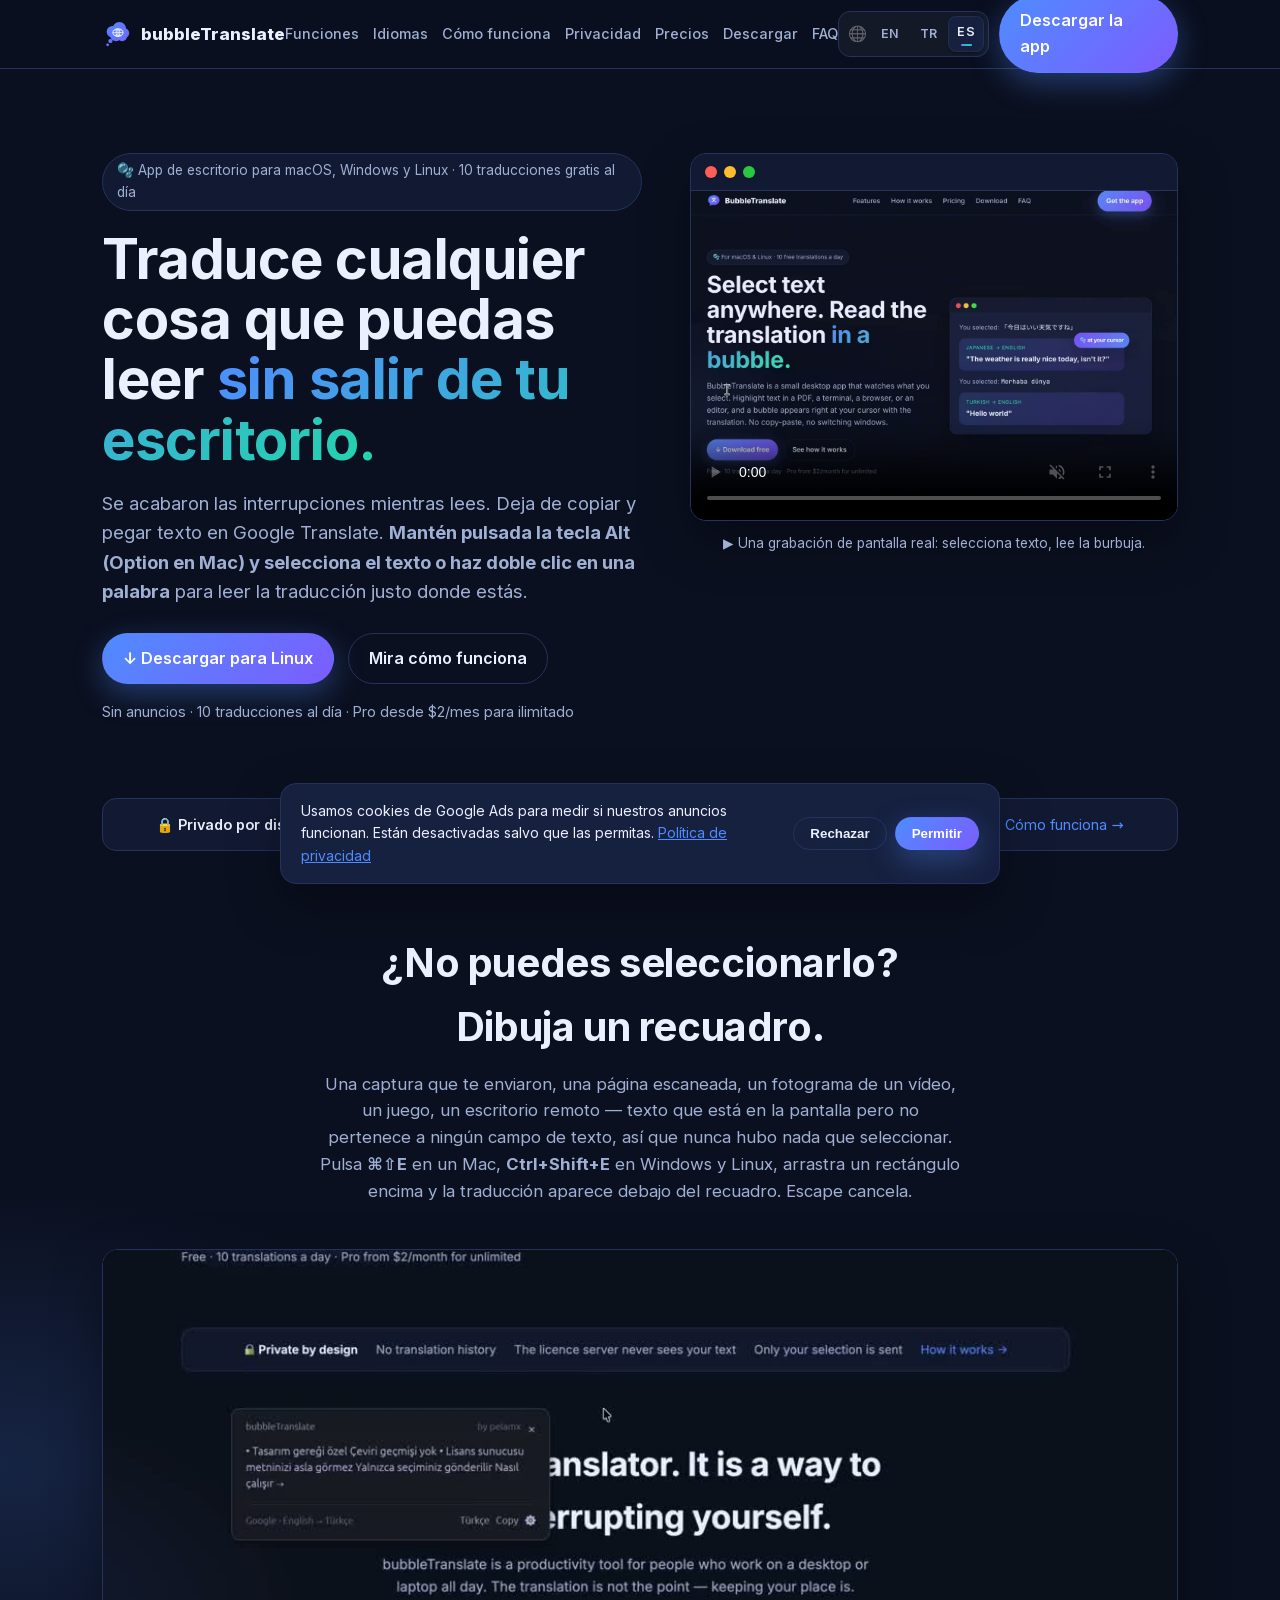
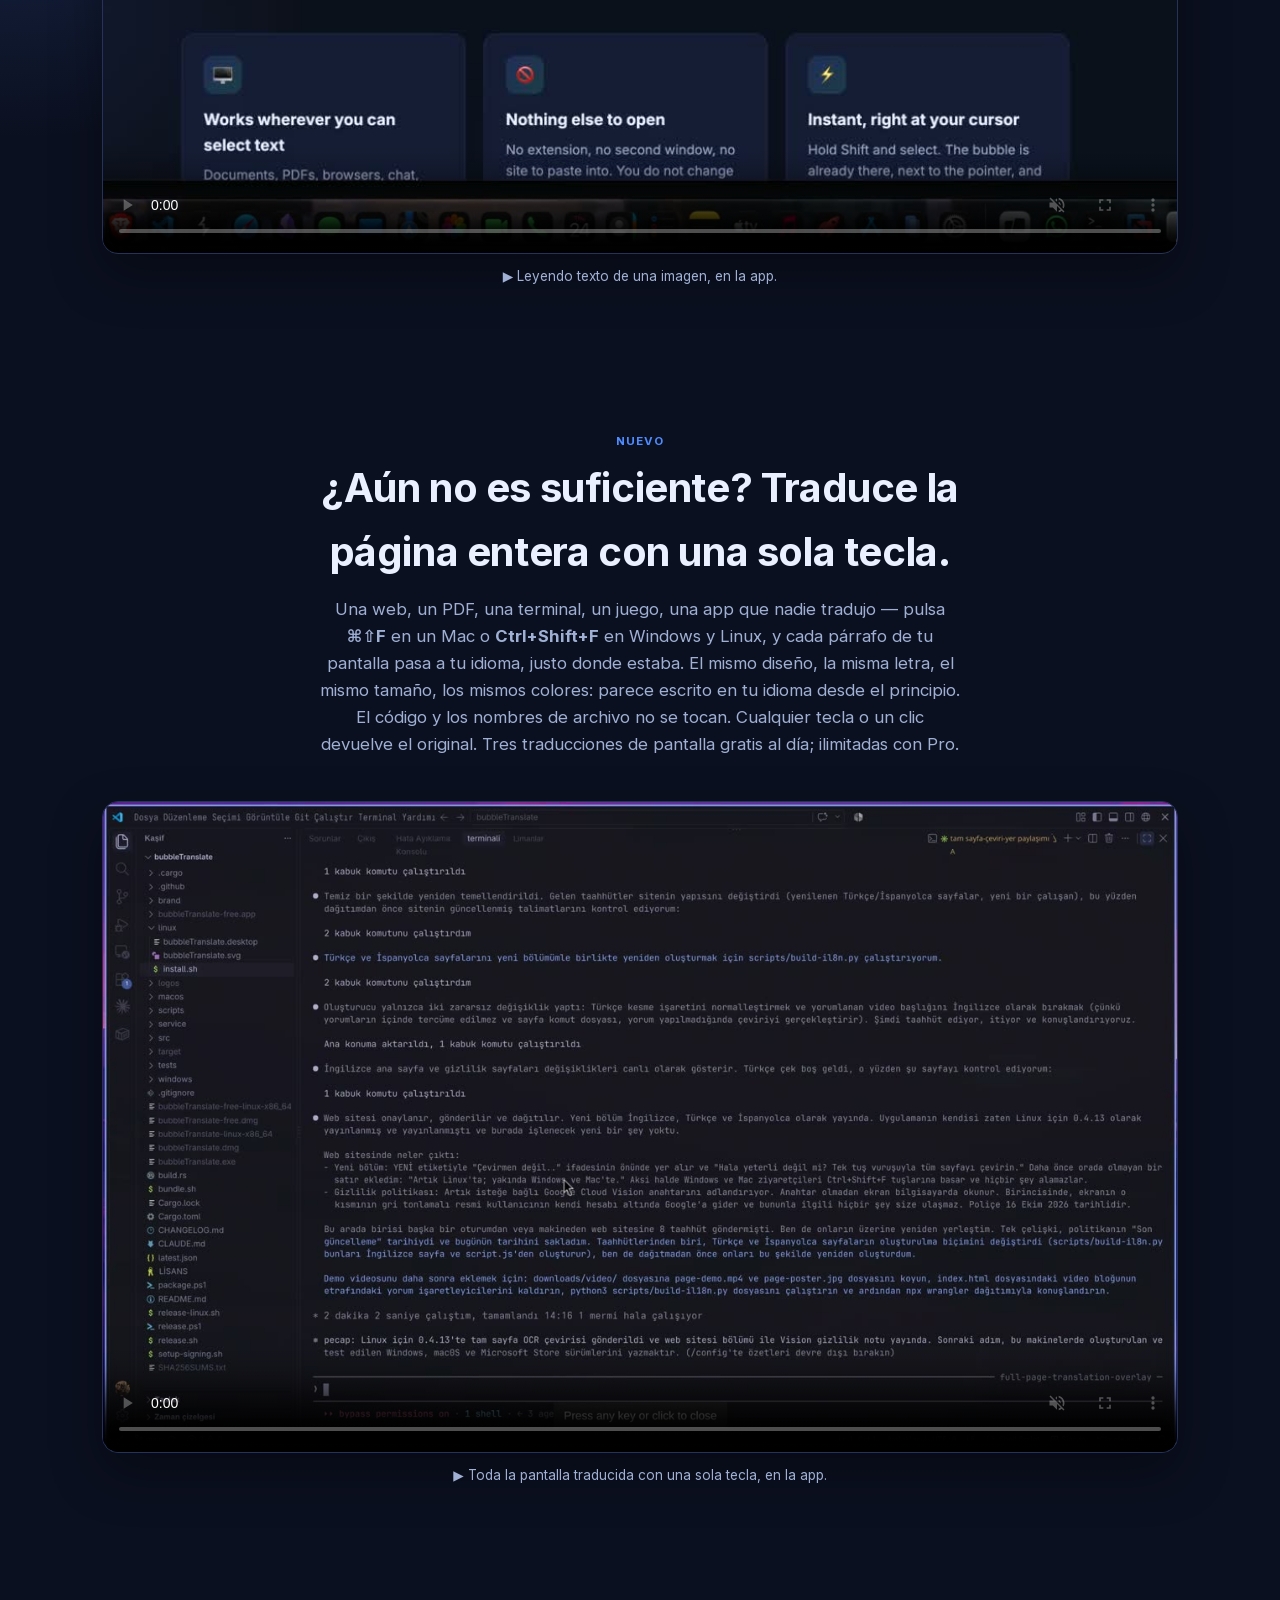
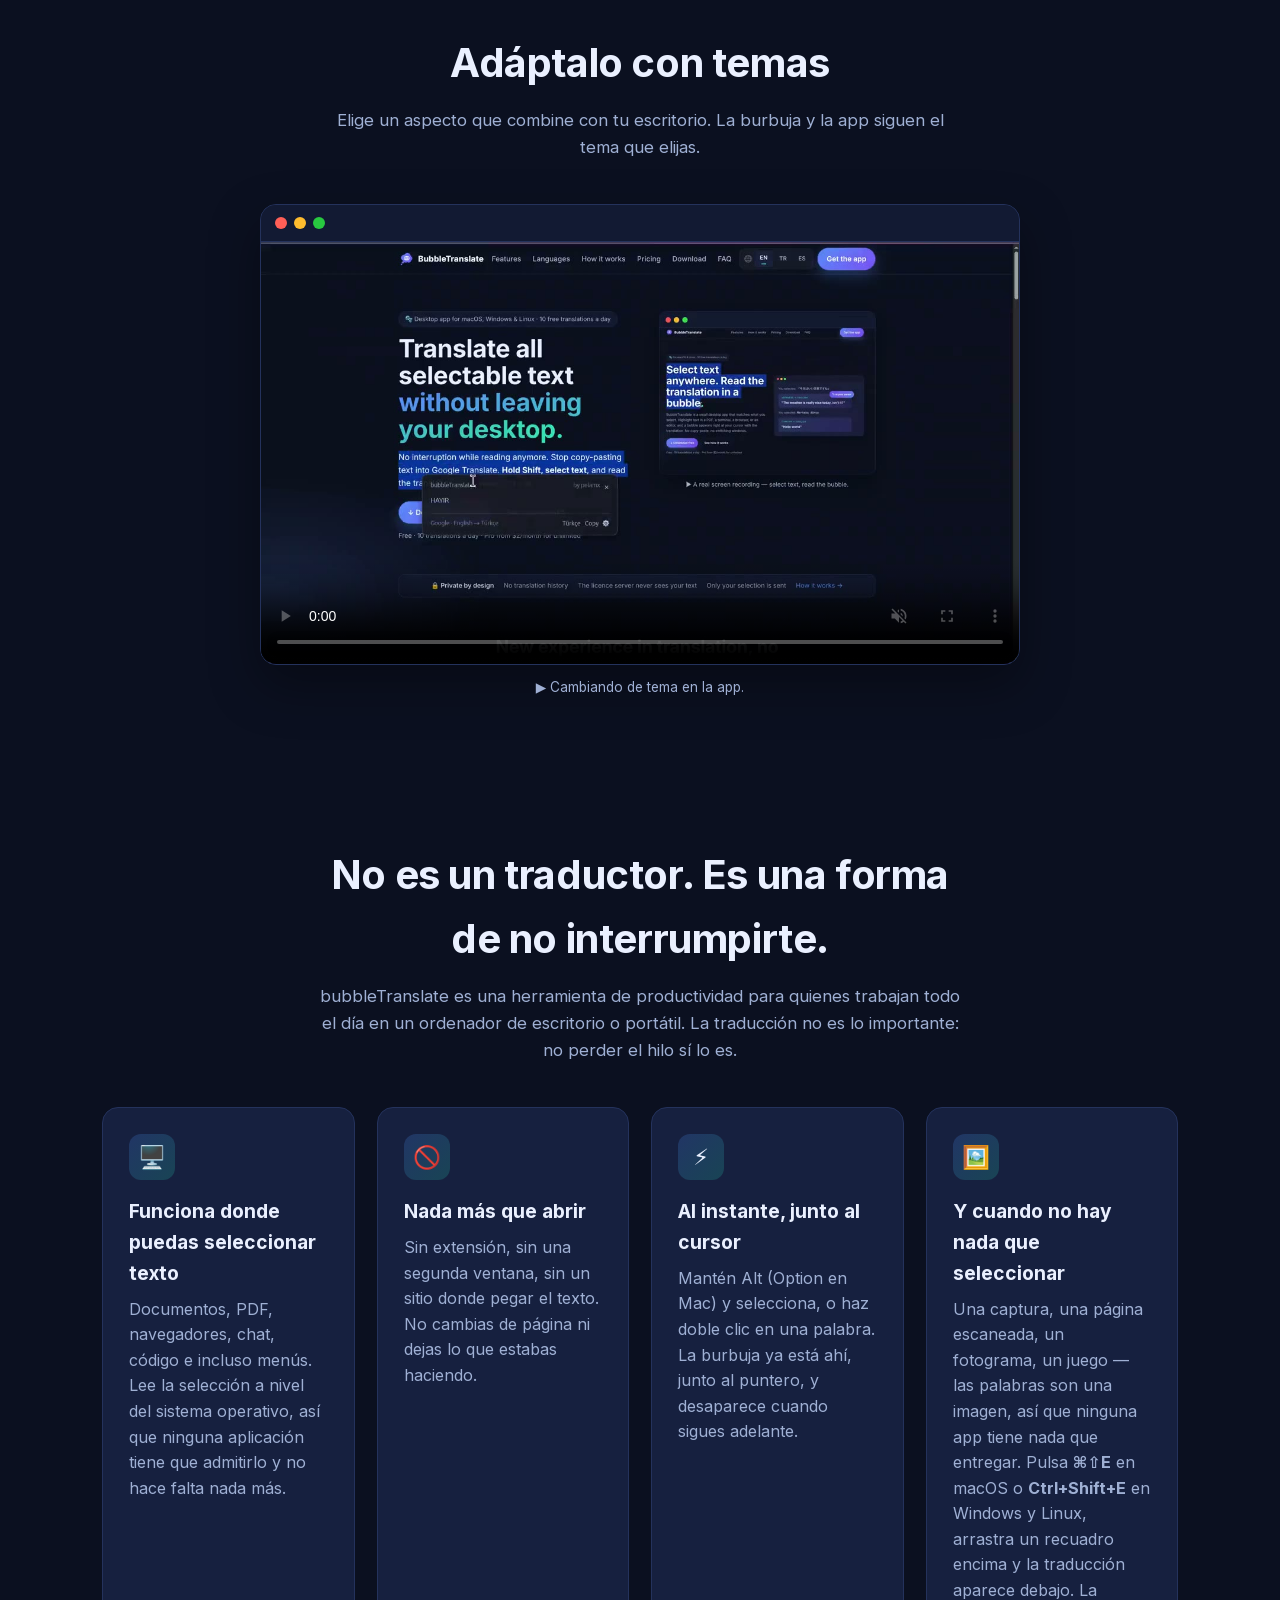
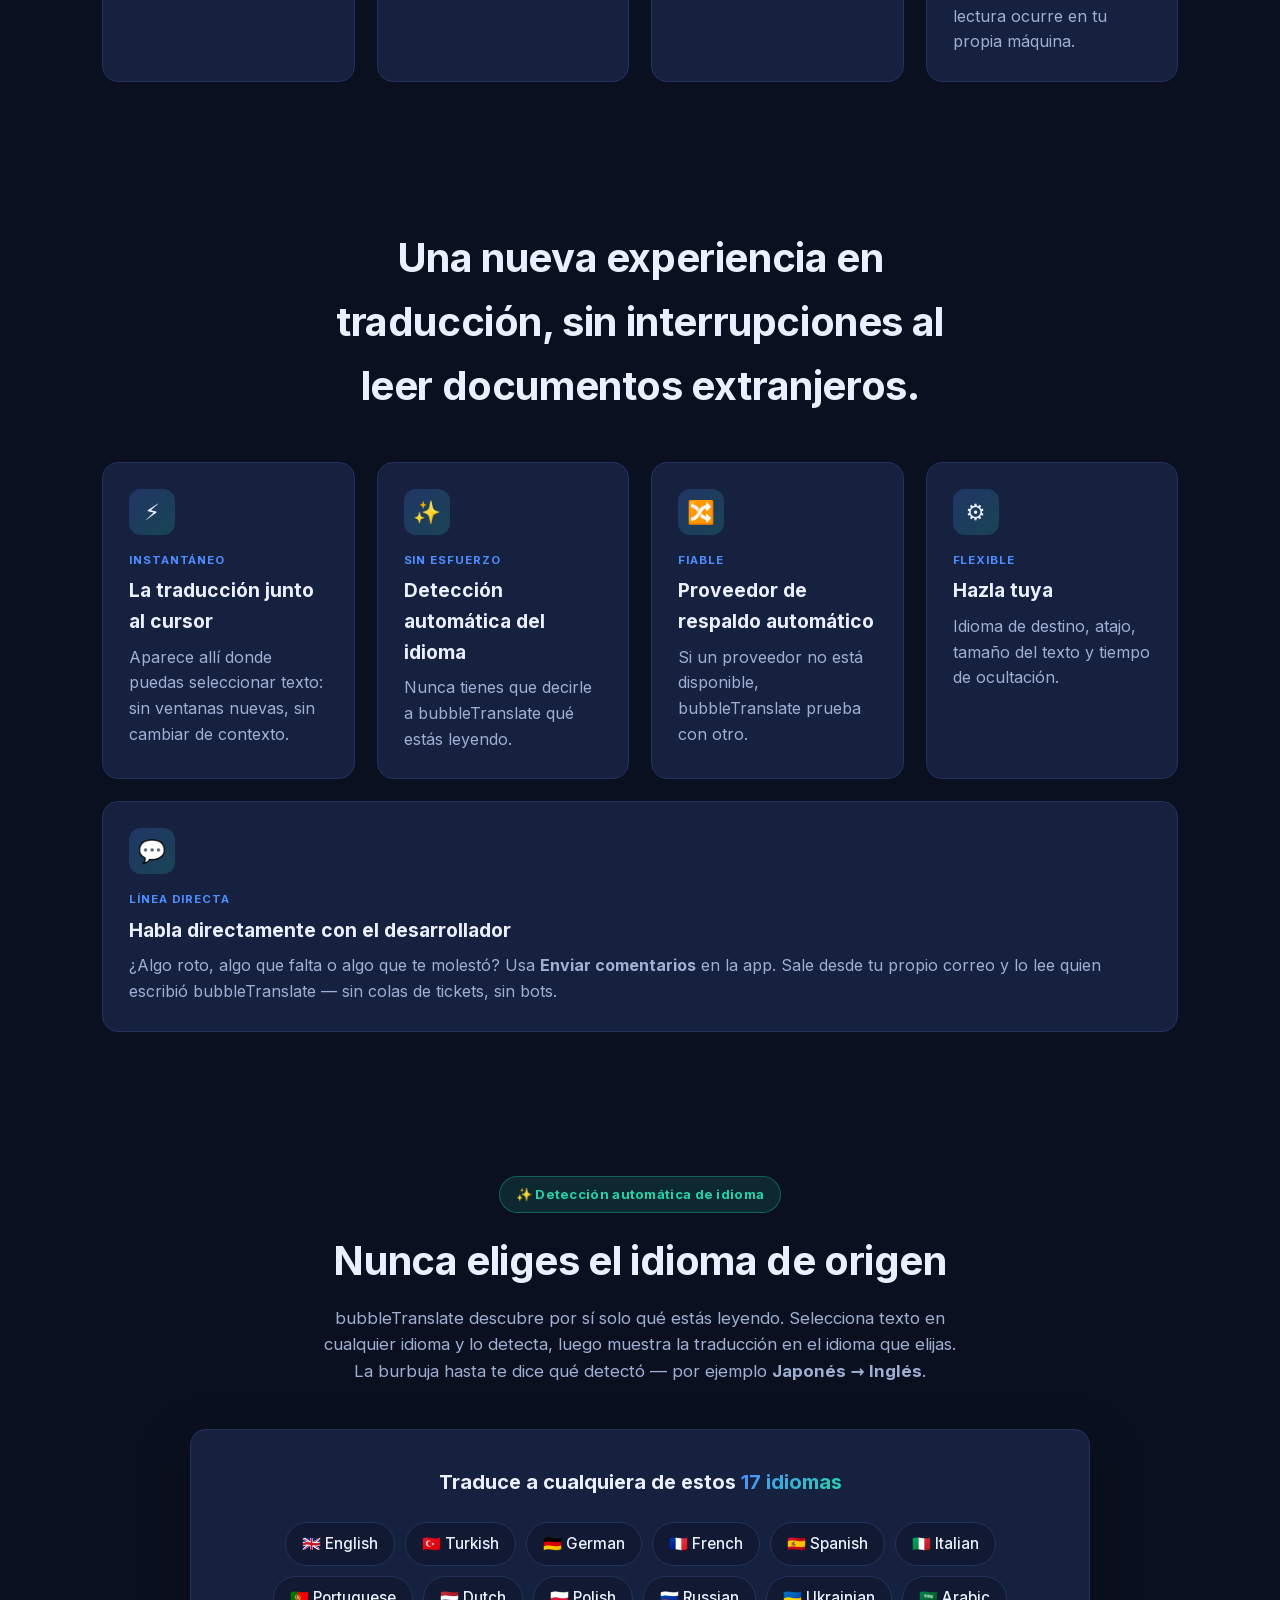
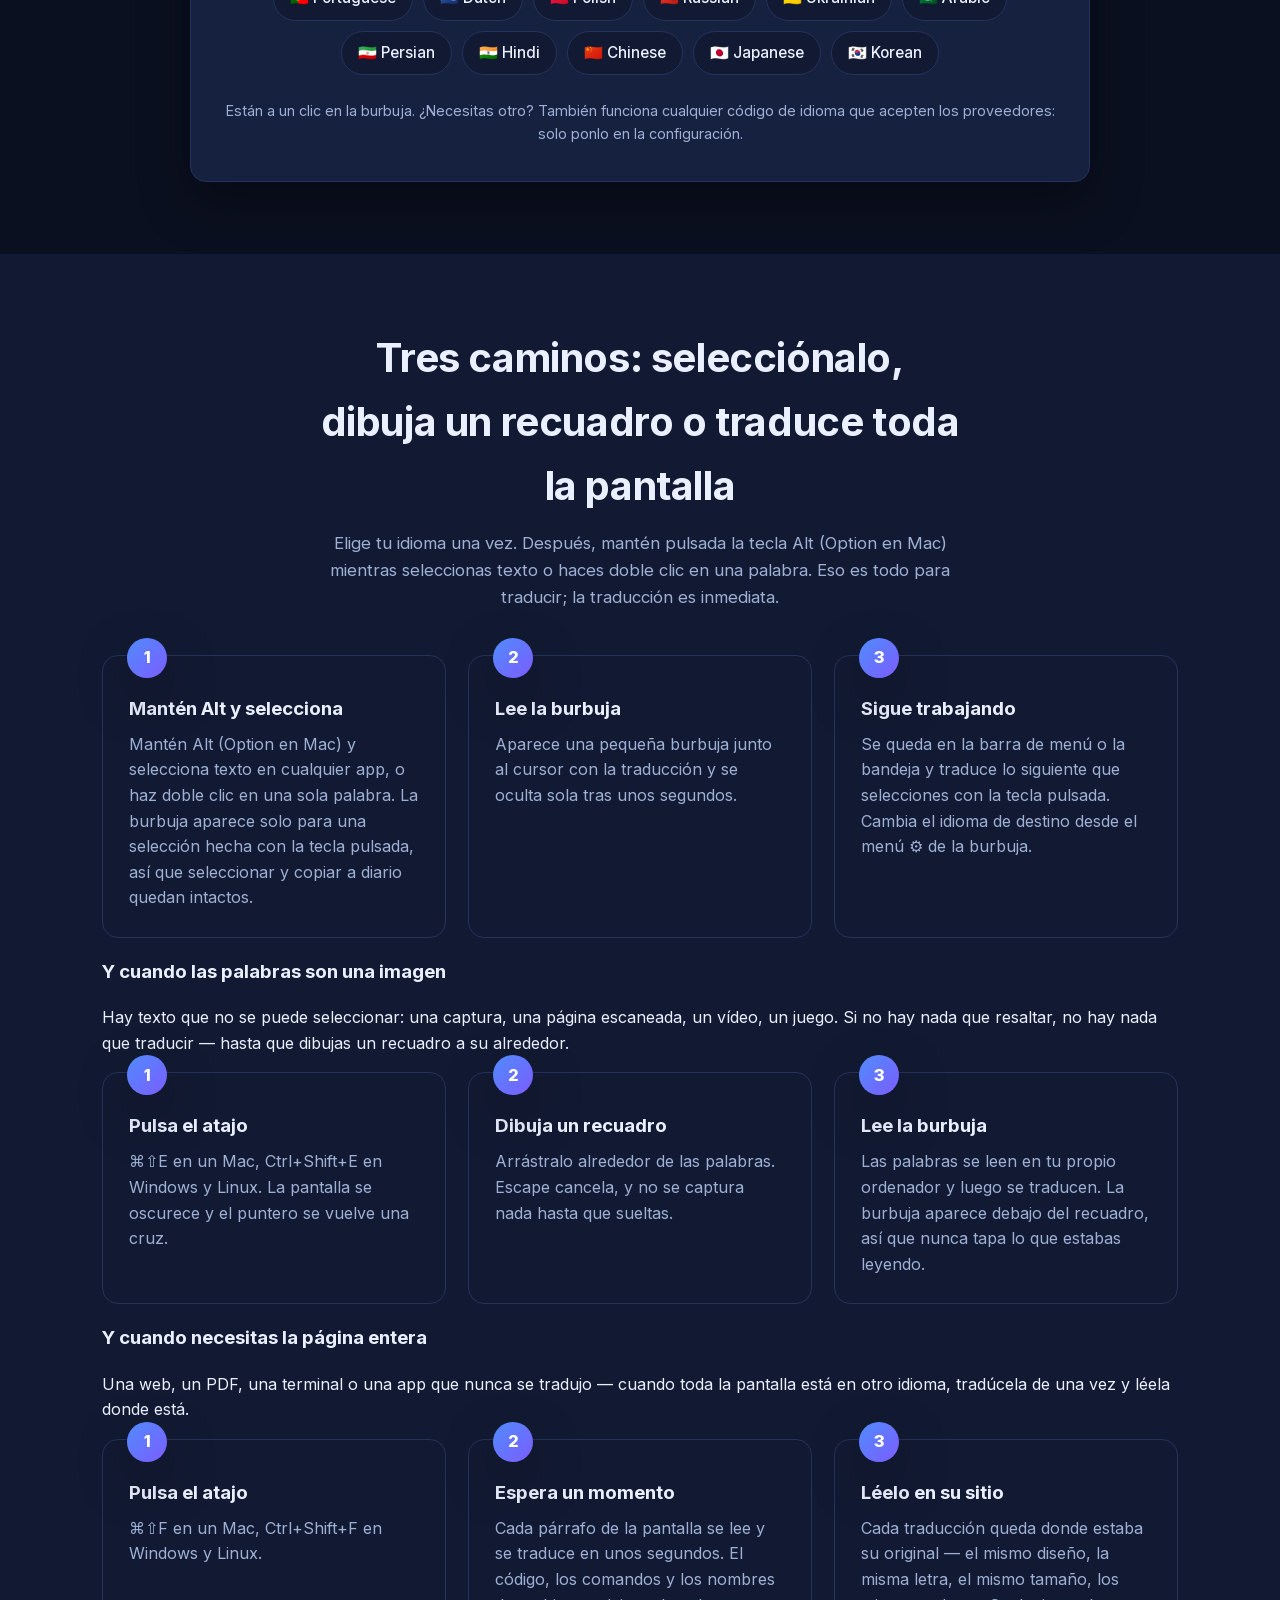
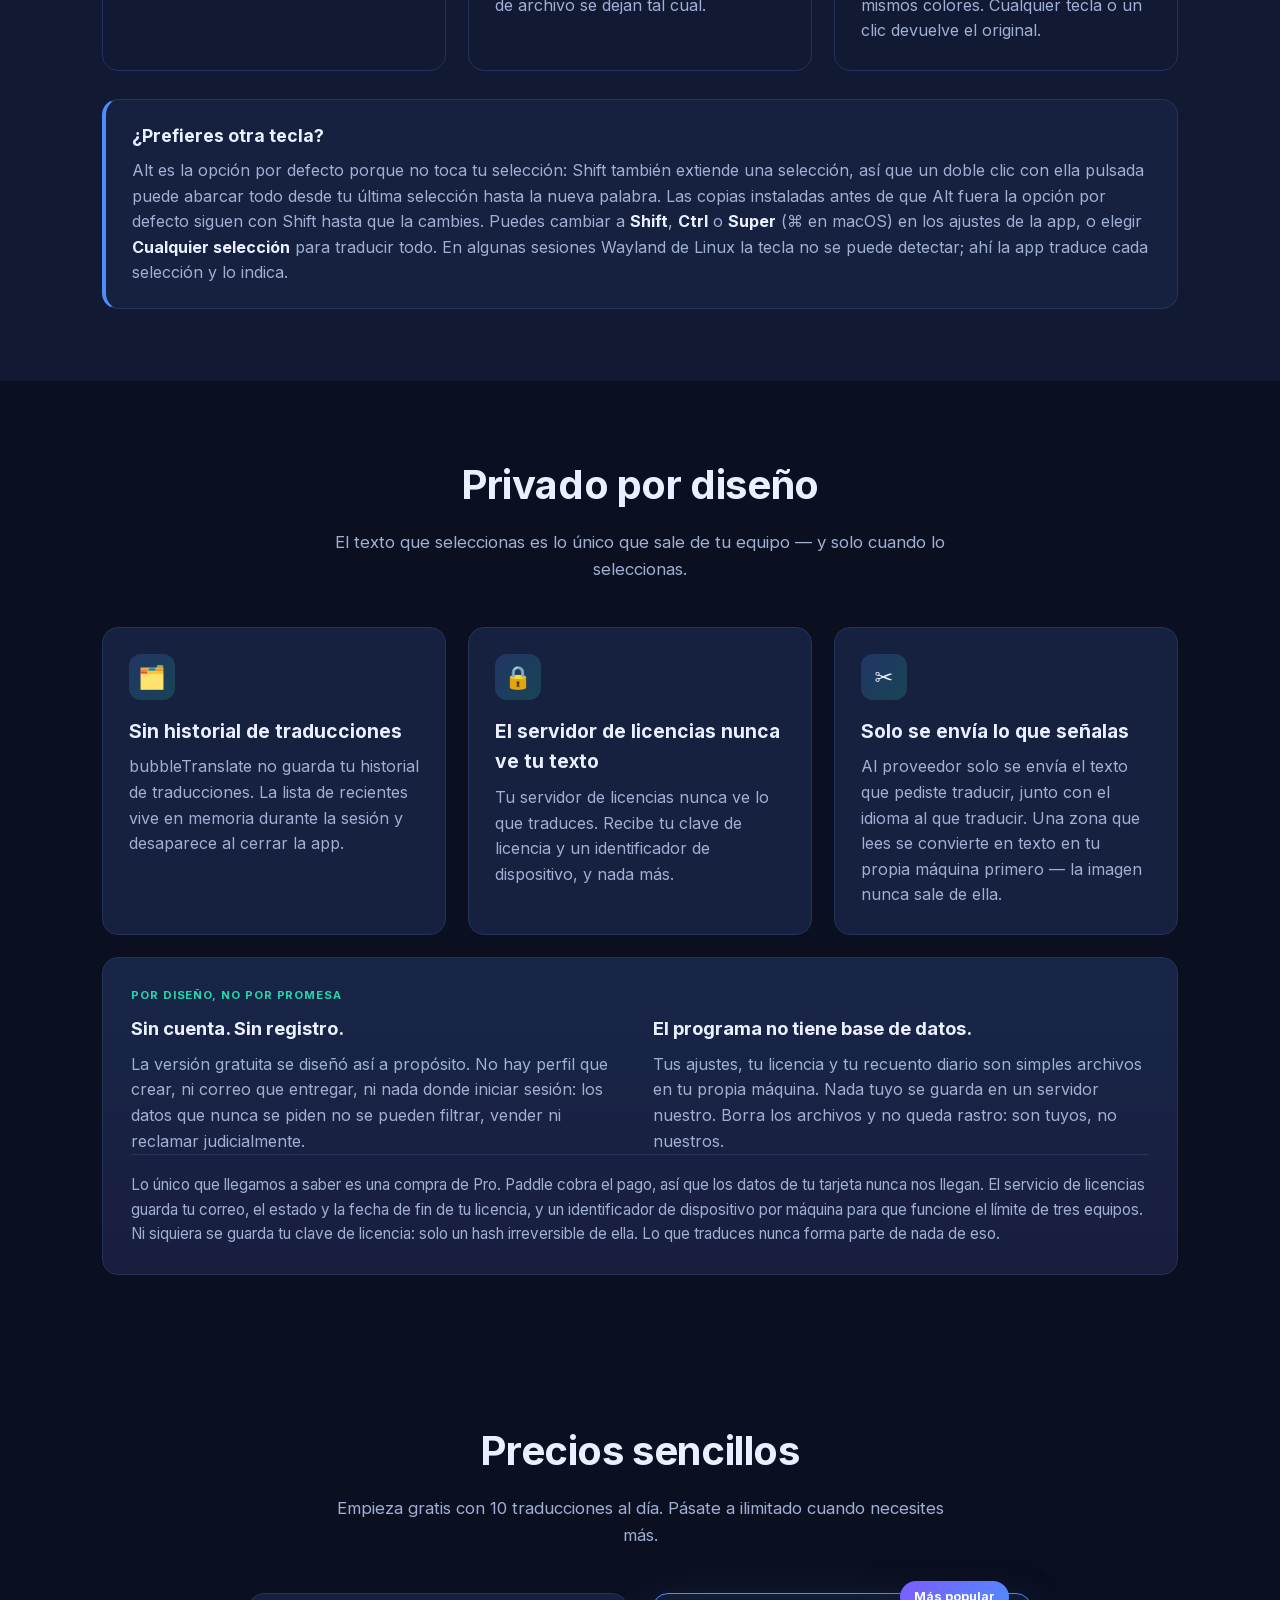
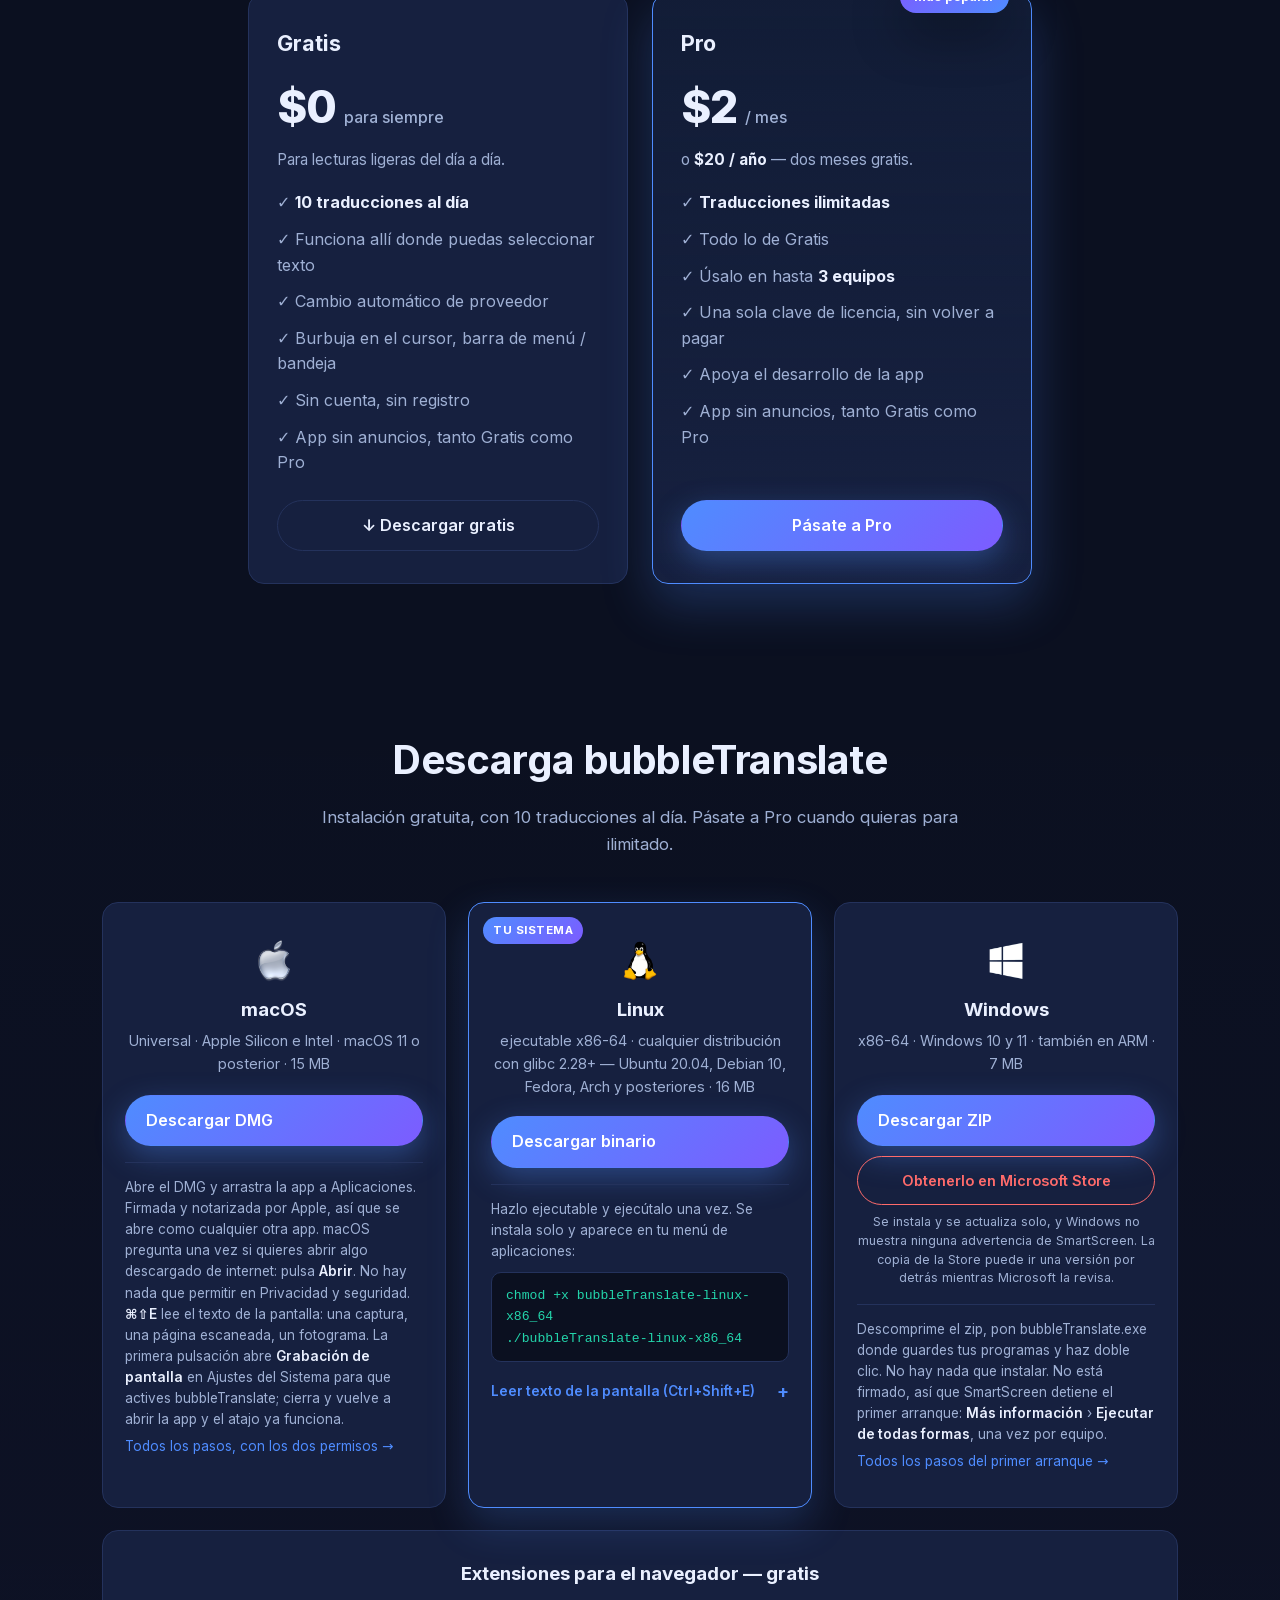
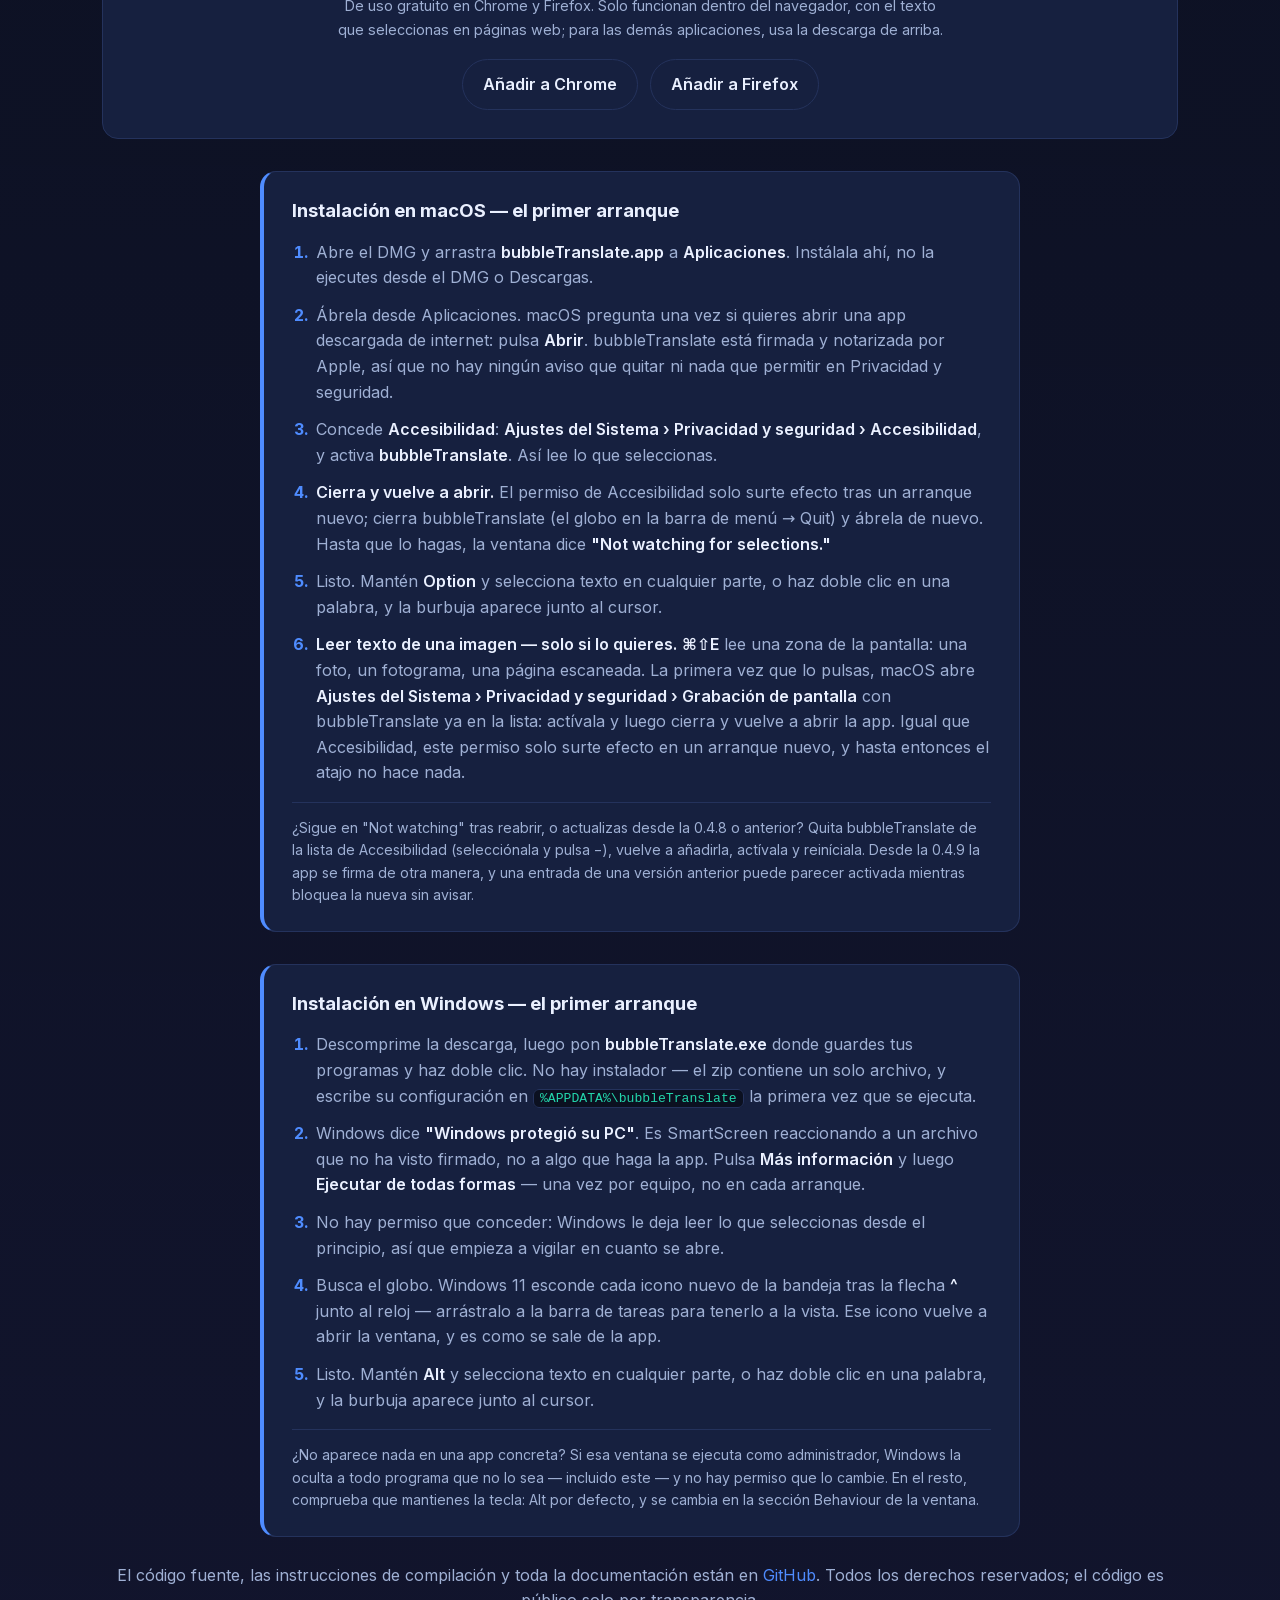
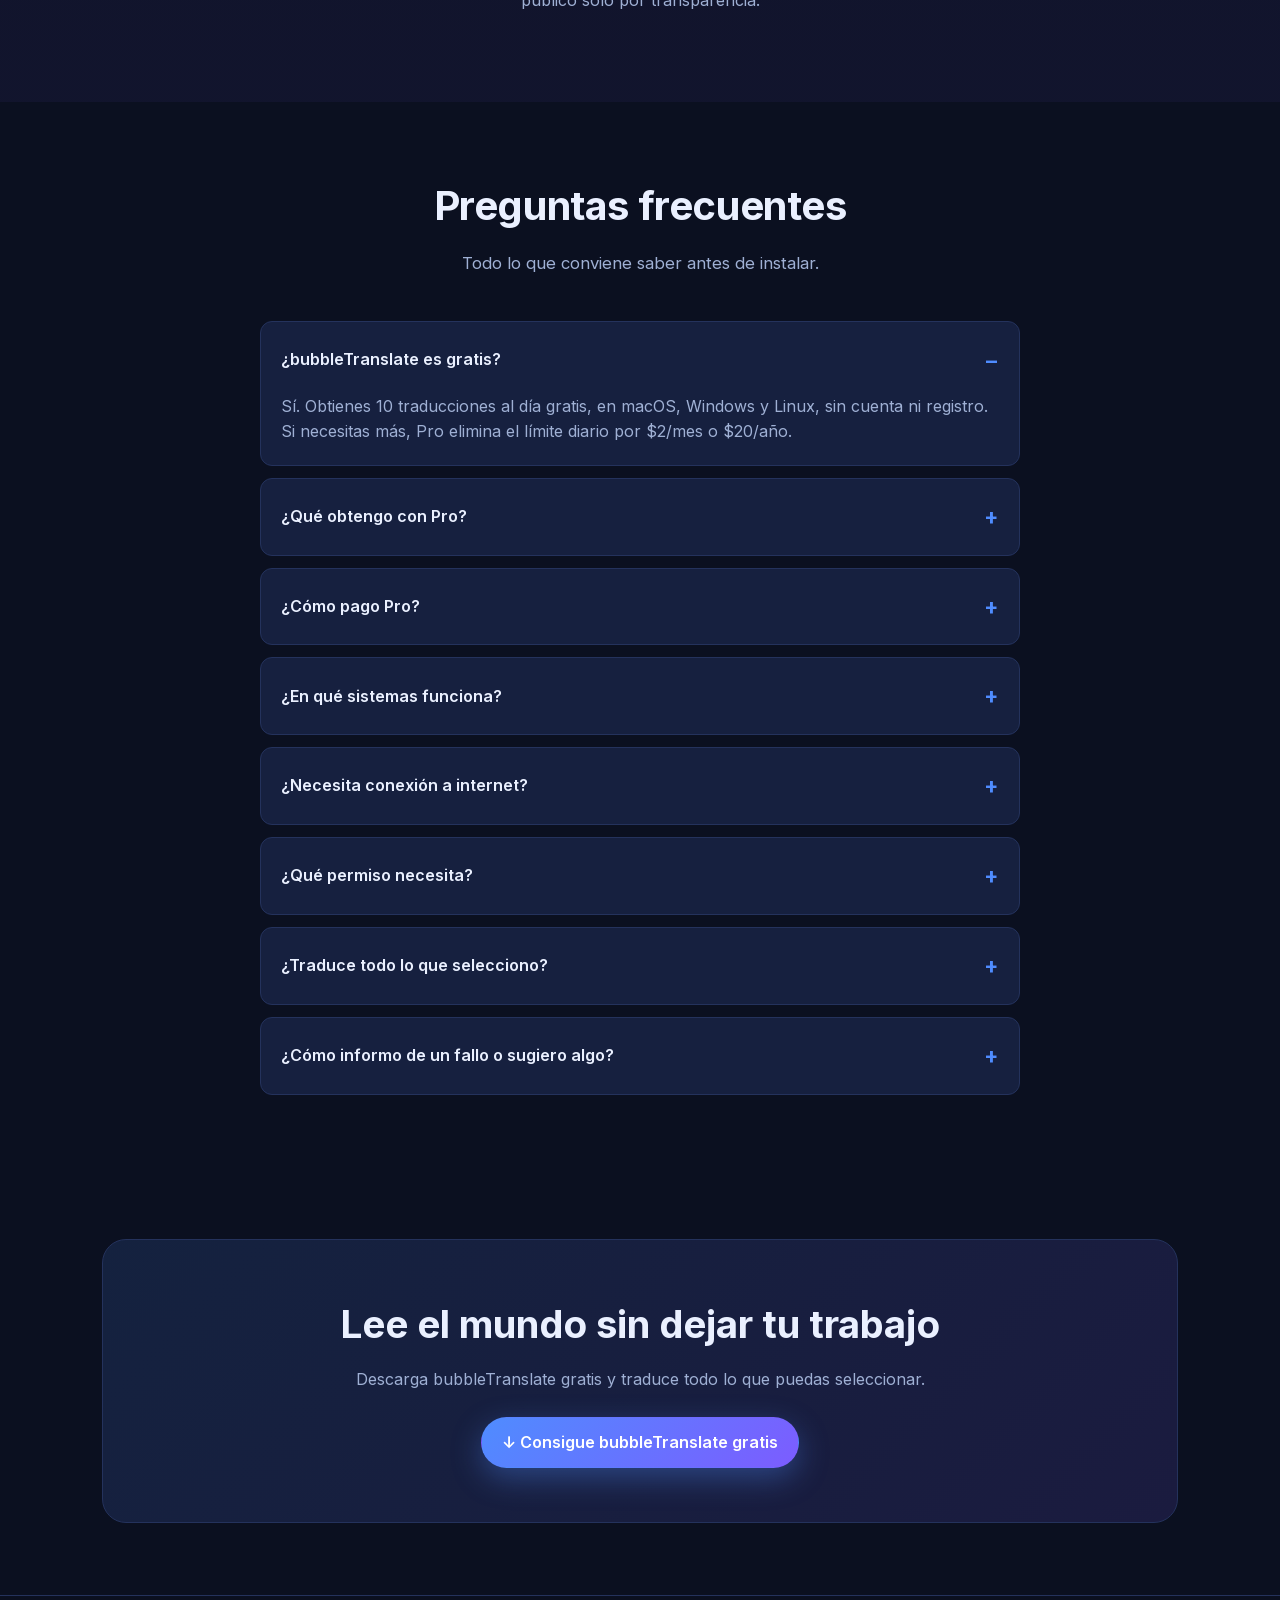
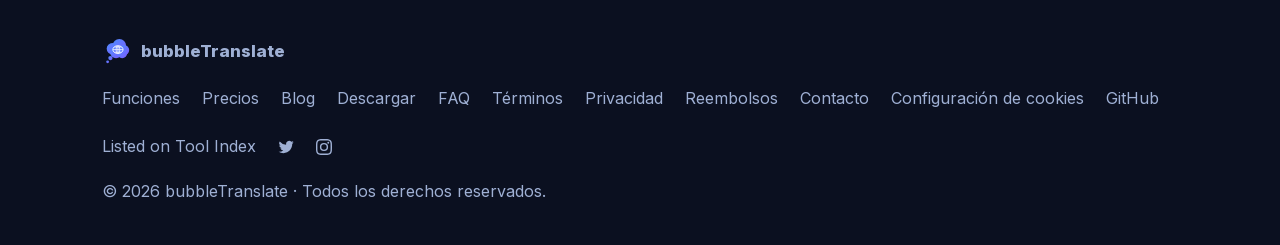
==== es/index.html @ 1b720a83 "Hold AdSense until the visitor allows ad cookies AdSense loaded straight away on every page and set " ====
<!DOCTYPE html>
<html lang="es">
<head>
  <!-- Google tag (gtag.js), with Consent Mode v2: everything denied until the visitor allows it (consent.js). -->
  <script>
    window.dataLayer = window.dataLayer || [];
    function gtag(){dataLayer.push(arguments);}
    gtag('consent', 'default', {
      ad_storage: 'denied',
      ad_user_data: 'denied',
      ad_personalization: 'denied',
      analytics_storage: 'denied',
      wait_for_update: 500
    });
    try {
      if (/(?:^|; )bt_consent=granted(?:;|$)/.test(document.cookie) ||
          localStorage.getItem('bt-consent') === 'granted') {
        gtag('consent', 'update', {
          ad_storage: 'granted',
          ad_user_data: 'granted',
          ad_personalization: 'granted',
          analytics_storage: 'granted'
        });
      }
    } catch (e) {}
    gtag('set', 'ads_data_redaction', true);
    gtag('js', new Date());
    gtag('config', 'AW-18451580938');
  </script>
  <script async src="https://www.googletagmanager.com/gtag/js?id=AW-18451580938"></script>
  <!-- Google Tag Manager. After the consent defaults above, so its tags start out denied too. -->
  <script>(function(w,d,s,l,i){w[l]=w[l]||[];w[l].push({'gtm.start':
  new Date().getTime(),event:'gtm.js'});var f=d.getElementsByTagName(s)[0],
  j=d.createElement(s),dl=l!='dataLayer'?'&l='+l:'';j.async=true;j.src=
  'https://www.googletagmanager.com/gtm.js?id='+i+dl;f.parentNode.insertBefore(j,f);
  })(window,document,'script','dataLayer','GTM-MLKTRCKQ');</script>
  <!-- End Google Tag Manager -->
  <meta charset="UTF-8">
  <meta name="viewport" content="width=device-width, initial-scale=1.0">
  <title>bubbleTranslate — Traduce cualquier texto seleccionable sin salir de tu escritorio</title>
  <meta name="description" content="bubbleTranslate es una ligera app de escritorio para macOS, Windows y Linux. Selecciona texto en cualquier app y aparece una burbuja junto al cursor con la traducción. 10 traducciones gratis al día; pásate a ilimitado con Pro desde $2/mes.">
  <meta name="theme-color" content="#0b1020">
  <meta property="og:title" content="bubbleTranslate — Traduce cualquier texto seleccionable sin salir de tu escritorio">
  <meta property="og:description" content="bubbleTranslate es una ligera app de escritorio para macOS, Windows y Linux. Selecciona texto en cualquier app y aparece una burbuja junto al cursor con la traducción. 10 traducciones gratis al día; pásate a ilimitado con Pro desde $2/mes.">
  <meta property="og:type" content="website">
  <link rel="icon" type="image/svg+xml" href="/favicon.svg">
  <link rel="preload" href="/fonts/inter-latin.woff2" as="font" type="font/woff2" crossorigin>
  <link rel="stylesheet" href="/styles.css?v=20261020-extensions">
  <link rel="canonical" href="https://bubbletranslate.app/es/">
  <link rel="alternate" hreflang="en" href="https://bubbletranslate.app/">
  <link rel="alternate" hreflang="tr" href="https://bubbletranslate.app/tr/">
  <link rel="alternate" hreflang="es" href="https://bubbletranslate.app/es/">
  <link rel="alternate" hreflang="x-default" href="https://bubbletranslate.app/">
  <meta property="og:url" content="https://bubbletranslate.app/es/">
  <meta property="og:site_name" content="bubbleTranslate">
  <meta property="og:locale" content="en">
  <meta property="og:image" content="https://bubbletranslate.app/downloads/video/poster.jpg">
  <meta property="og:image:alt" content="bubbleTranslate showing a translation bubble at the cursor">
  <meta name="twitter:card" content="summary_large_image">
  <meta name="twitter:site" content="@bubbletr4nslate">
  <meta name="twitter:creator" content="@bubbletr4nslate">
  <meta name="twitter:image" content="https://bubbletranslate.app/downloads/video/poster.jpg">
  <script type="application/ld+json">
  {
    "@context": "https://schema.org",
    "@type": "SoftwareApplication",
    "name": "bubbleTranslate",
    "applicationCategory": "UtilitiesApplication",
    "operatingSystem": "macOS, Windows, Linux",
    "url": "https://bubbletranslate.app/",
    "downloadUrl": "https://bubbletranslate.app/#download",
    "softwareHelp": "https://github.com/pelamx/bubbleTranslate",
    "description": "Select text in any app and a bubble appears at your cursor with the translation. 10 free translations a day; go unlimited with Pro.",
    "offers": [
      { "@type": "Offer", "price": "0", "priceCurrency": "USD", "name": "Free" },
      { "@type": "Offer", "price": "2", "priceCurrency": "USD", "name": "Pro (monthly)" },
      { "@type": "Offer", "price": "20", "priceCurrency": "USD", "name": "Pro (yearly)" }
    ]
  }
  </script>
  <!-- AdSense requests nothing until consent.js says consent was given:
       unpaused, it sets Google's ad cookie before anyone is asked. -->
  <script>(window.adsbygoogle = window.adsbygoogle || []).pauseAdRequests = 1;</script>
  <script async src="https://pagead2.googlesyndication.com/pagead/js/adsbygoogle.js?client=ca-pub-4957515354749245"
     crossorigin="anonymous"></script>
</head>
<body>
  <!-- Google Tag Manager (noscript) -->
  <noscript><iframe src="https://www.googletagmanager.com/ns.html?id=GTM-MLKTRCKQ"
  height="0" width="0" style="display:none;visibility:hidden"></iframe></noscript>
  <!-- End Google Tag Manager (noscript) -->
  <header class="site">
    <div class="container nav">
      <a class="brand" href="#top">
        <img class="logo" src="/favicon.svg" alt="bubbleTranslate logo">
        bubbleTranslate
      </a>
      <nav class="nav-links" id="navLinks">
        <a href="#features" data-i18n="nav.features">Funciones</a>
        <a href="#languages" data-i18n="nav.languages">Idiomas</a>
        <a href="#how" data-i18n="nav.how">Cómo funciona</a>
        <a href="#privacy" data-i18n="nav.privacy">Privacidad</a>
        <a href="pricing" data-i18n="nav.pricing">Precios</a>
        <a class="nav-mobile-only" href="/blog" data-i18n="nav.blog">Blog</a>
        <a href="#download" data-i18n="nav.download">Descargar</a>
        <a href="#faq" data-i18n="nav.faq">FAQ</a>
      </nav>
      <div class="nav-cta">
        <div class="lang-switch" id="langSwitch" role="group" aria-label="Language">
          <span class="lang-globe" aria-hidden="true">🌐</span>
          <button type="button" data-lang="en">EN</button>
          <button type="button" data-lang="tr">TR</button>
          <button type="button" data-lang="es">ES</button>
        </div>
        <a class="btn btn-primary" href="#download" data-i18n="nav.cta">Descargar la app</a>
        <button class="menu-btn" id="menuBtn" aria-label="Toggle menu">☰</button>
      </div>
    </div>
  </header>

  <main id="top">
    <!-- Hero -->
    <section class="hero">
      <div class="container hero-grid">
        <div>
          <span class="pill" data-i18n="hero.pill">🫧 App de escritorio para macOS, Windows y Linux · 10 traducciones gratis al día</span>
          <h1 data-i18n="hero.h1">Traduce cualquier cosa que puedas leer <span class="grad">sin salir de tu escritorio.</span></h1>
          <p class="lead" data-i18n="hero.lead">Se acabaron las interrupciones mientras lees. Deja de copiar y pegar texto en Google Translate. <b>Mantén pulsada la tecla Alt (Option en Mac) y selecciona el texto o haz doble clic en una palabra</b> para leer la traducción justo donde estás.</p>
          <div class="hero-actions">
            <a class="btn btn-primary" id="heroDownload" href="#download" data-i18n="hero.dlfree">↓ Descargar gratis</a>
            <a class="btn btn-ghost" href="#how" data-i18n="hero.see">Mira cómo funciona</a>
          </div>
          <p class="hero-note" data-i18n="hero.note">Sin anuncios · 10 traducciones al día · Pro desde $2/mes para ilimitado</p>
        </div>
        <div class="mockup">
          <div class="video-frame">
            <div class="window-bar"><span class="dot r"></span><span class="dot y"></span><span class="dot g"></span></div>
            <video
              class="demo-video"
              controls
              autoplay
              muted
              loop
              playsinline
              preload="metadata"
              poster="/downloads/video/poster.jpg">
              <source src="/downloads/video/bubbleTranslate-demo.mp4" type="video/mp4">
              Your browser can't play this video.
              <a href="/downloads/video/bubbleTranslate-demo.mp4">Download the demo instead.</a>
            </video>
          </div>
          <p class="video-caption" data-i18n="video.caption">▶ Una grabación de pantalla real: selecciona texto, lee la burbuja.</p>
        </div>
      </div>
    </section>

    <!-- Privacy, said once directly under the hero. The detail section is most
         of a page away, and a reader deciding whether to download a thing that
         watches their selections is deciding it here, not down there. -->
    <section class="trust">
      <div class="container">
        <a class="trust-row" href="#privacy">
          <span class="trust-lead" data-i18n="trust.lead">🔒 Privado por diseño</span>
          <span data-i18n="trust.1">Sin historial de traducciones</span>
          <span data-i18n="trust.2">El servidor nunca ve tu texto</span>
          <span data-i18n="trust.3">Solo se envía lo que seleccionas</span>
          <span class="trust-more" data-i18n="trust.more">Cómo funciona →</span>
        </a>
      </div>
    </section>

    <!-- The gesture for text that cannot be selected. Directly under the
         privacy row because it is the one feature that reads the screen, and
         somebody who has just been told what this app does with their data is
         owed that straight away rather than nine sections later. -->
    <section id="ocr">
      <div class="container">
        <div class="section-head">
          <h2 data-i18n="how.ocr.h3">¿No puedes seleccionarlo? Dibuja un recuadro.</h2>
          <p data-i18n="how.ocr.p">Una captura que te enviaron, una página escaneada, un fotograma de un vídeo, un juego, un escritorio remoto — texto que está en la pantalla pero no pertenece a ningún campo de texto, así que nunca hubo nada que seleccionar. Pulsa <b>⌘⇧E</b> en un Mac, <b>Ctrl+Shift+E</b> en Windows y Linux, arrastra un rectángulo encima y la traducción aparece debajo del recuadro. Escape cancela.</p>
        </div>
        <div class="how-ocr">
          <div class="video-frame">
            <video
              class="demo-video"
              controls
              autoplay
              muted
              loop
              playsinline
              preload="metadata"
              poster="/downloads/video/ocr-poster.jpg">
              <source src="/downloads/video/ocr-demo.mp4" type="video/mp4">
              Your browser can't play this video.
              <a href="/downloads/video/ocr-demo.mp4">Download the demo instead.</a>
            </video>
          </div>
          <p class="video-caption" data-i18n="how.ocr.caption">▶ Leyendo texto de una imagen, en la app.</p>
        </div>
      </div>
    </section>

    <!-- The whole screen at once, Ctrl+Shift+F. Right after the box, because
         it is the same idea taken to the whole page. -->
    <section id="page">
      <div class="container">
        <div class="section-head">
          <p class="kicker" data-i18n="page.kicker">Nuevo</p>
          <h2 data-i18n="page.h2">¿Aún no es suficiente? Traduce la página entera con una sola tecla.</h2>
          <p data-i18n="page.p">Una web, un PDF, una terminal, un juego, una app que nadie tradujo — pulsa <b>⌘⇧F</b> en un Mac o <b>Ctrl+Shift+F</b> en Windows y Linux, y cada párrafo de tu pantalla pasa a tu idioma, justo donde estaba. El mismo diseño, la misma letra, el mismo tamaño, los mismos colores: parece escrito en tu idioma desde el principio. El código y los nombres de archivo no se tocan. Cualquier tecla o un clic devuelve el original. Tres traducciones de pantalla gratis al día; ilimitadas con Pro.</p>
        </div>
        <div class="how-ocr">
          <div class="video-frame">
            <video
              class="demo-video"
              controls
              autoplay
              muted
              loop
              playsinline
              preload="metadata"
              poster="/downloads/video/page-poster.jpg">
              <source src="/downloads/video/page-demo.mp4" type="video/mp4">
              <a href="/downloads/video/page-demo.mp4">Download the demo instead.</a>
            </video>
          </div>
          <p class="video-caption" data-i18n="page.caption">▶ Toda la pantalla traducida con una sola tecla, en la app.</p>
        </div>
      </div>
    </section>

    <!-- Themes -->
    <section id="themes">
      <div class="container">
        <div class="section-head">
          <h2 data-i18n="themes.head.h2">Adáptalo con temas</h2>
          <p data-i18n="themes.head.p">Elige un aspecto que combine con tu escritorio. La burbuja y la app siguen el tema que elijas.</p>
        </div>
        <div class="theme-preview">
          <div class="video-frame">
            <div class="window-bar"><span class="dot r"></span><span class="dot y"></span><span class="dot g"></span></div>
            <video
              class="demo-video"
              controls
              autoplay
              muted
              loop
              playsinline
              preload="metadata"
              poster="/downloads/video/theme-poster.jpg">
              <source src="/downloads/video/theme-demo.mp4" type="video/mp4">
              Your browser can't play this video.
              <a href="/downloads/video/theme-demo.mp4">Download the demo instead.</a>
            </video>
          </div>
          <p class="video-caption" data-i18n="themes.caption">▶ Cambiando de tema en la app.</p>
        </div>
      </div>
    </section>

    <!-- What this is, said plainly and early. People arrive assuming "another
         translator" and price it against a free website; the thing being sold
         is the interruption that does not happen. Positioned right after the
         privacy row, before any feature list, because it is the frame the rest
         of the page is read through. -->
    <section id="what" class="what">
      <div class="container">
        <div class="section-head">
          <h2 data-i18n="what.h2">No es un traductor. Es una forma de no interrumpirte.</h2>
          <p data-i18n="what.p">bubbleTranslate es una herramienta de productividad para quienes trabajan todo el día en un ordenador de escritorio o portátil. La traducción no es lo importante: no perder el hilo sí lo es.</p>
        </div>
        <div class="grid-4">
          <div class="card"><div class="icon">🖥️</div><h3 data-i18n="what.1.h3">Funciona donde puedas seleccionar texto</h3><p data-i18n="what.1.p">Documentos, PDF, navegadores, chat, código e incluso menús. Lee la selección a nivel del sistema operativo, así que ninguna aplicación tiene que admitirlo y no hace falta nada más.</p></div>
          <div class="card"><div class="icon">🚫</div><h3 data-i18n="what.2.h3">Nada más que abrir</h3><p data-i18n="what.2.p">Sin extensión, sin una segunda ventana, sin un sitio donde pegar el texto. No cambias de página ni dejas lo que estabas haciendo.</p></div>
          <div class="card"><div class="icon">⚡</div><h3 data-i18n="what.3.h3">Al instante, junto al cursor</h3><p data-i18n="what.3.p">Mantén Alt (Option en Mac) y selecciona, o haz doble clic en una palabra. La burbuja ya está ahí, junto al puntero, y desaparece cuando sigues adelante.</p></div>
          <div class="card"><div class="icon">🖼️</div><h3 data-i18n="what.4.h3">Y cuando no hay nada que seleccionar</h3><p data-i18n="what.4.p">Una captura, una página escaneada, un fotograma, un juego — las palabras son una imagen, así que ninguna app tiene nada que entregar. Pulsa <b>⌘⇧E</b> en macOS o <b>Ctrl+Shift+E</b> en Windows y Linux, arrastra un recuadro encima y la traducción aparece debajo. La lectura ocurre en tu propia máquina.</p></div>
        </div>
      </div>
    </section>

    <!-- Features -->
    <section id="features">
      <div class="container">
        <div class="section-head">
          <h2 data-i18n="feat.head.h2">Una nueva experiencia en traducción, sin interrupciones al leer documentos extranjeros.</h2>
        </div>
        <div class="grid-4">
          <div class="card"><div class="icon">⚡</div><p class="kicker" data-i18n="feat.1.kicker">Instantáneo</p><h3 data-i18n="feat.1.h3">La traducción junto al cursor</h3><p data-i18n="feat.1.p">Aparece allí donde puedas seleccionar texto: sin ventanas nuevas, sin cambiar de contexto.</p></div>
          <div class="card"><div class="icon">✨</div><p class="kicker" data-i18n="feat.2.kicker">Sin esfuerzo</p><h3 data-i18n="feat.2.h3">Detección automática del idioma</h3><p data-i18n="feat.2.p">Nunca tienes que decirle a bubbleTranslate qué estás leyendo.</p></div>
          <div class="card"><div class="icon">🔀</div><p class="kicker" data-i18n="feat.3.kicker">Fiable</p><h3 data-i18n="feat.3.h3">Proveedor de respaldo automático</h3><p data-i18n="feat.3.p">Si un proveedor no está disponible, bubbleTranslate prueba con otro.</p></div>
          <div class="card"><div class="icon">⚙️</div><p class="kicker" data-i18n="feat.4.kicker">Flexible</p><h3 data-i18n="feat.4.h3">Hazla tuya</h3><p data-i18n="feat.4.p">Idioma de destino, atajo, tamaño del texto y tiempo de ocultación.</p></div>
          <div class="card" style="grid-column: 1 / -1"><div class="icon">💬</div><p class="kicker" data-i18n="feat.5.kicker">Línea directa</p><h3 data-i18n="feat.5.h3">Habla directamente con el desarrollador</h3><p data-i18n="feat.5.p">¿Algo roto, algo que falta o algo que te molestó? Usa <b>Enviar comentarios</b> en la app. Sale desde tu propio correo y lo lee quien escribió bubbleTranslate — sin colas de tickets, sin bots.</p></div>
        </div>
      </div>
    </section>

    <!-- Languages -->
    <section id="languages">
      <div class="container">
        <div class="section-head">
          <span class="detect-badge" data-i18n="lang.badge">✨ Detección automática de idioma</span>
          <h2 data-i18n="lang.h2">Nunca eliges el idioma de origen</h2>
          <p data-i18n="lang.p">bubbleTranslate descubre por sí solo qué estás leyendo. Selecciona texto en cualquier idioma y lo detecta, luego muestra la traducción en el idioma que elijas. La burbuja hasta te dice qué detectó — por ejemplo <b>Japonés&nbsp;→&nbsp;Inglés</b>.</p>
        </div>

        <div class="lang-panel">
          <h3 class="lang-title" data-i18n="lang.title">Traduce a cualquiera de estos <span class="lang-count">17 idiomas</span></h3>
          <div class="lang-chips">
            <span class="lang-chip">🇬🇧 English</span>
            <span class="lang-chip">🇹🇷 Turkish</span>
            <span class="lang-chip">🇩🇪 German</span>
            <span class="lang-chip">🇫🇷 French</span>
            <span class="lang-chip">🇪🇸 Spanish</span>
            <span class="lang-chip">🇮🇹 Italian</span>
            <span class="lang-chip">🇵🇹 Portuguese</span>
            <span class="lang-chip">🇳🇱 Dutch</span>
            <span class="lang-chip">🇵🇱 Polish</span>
            <span class="lang-chip">🇷🇺 Russian</span>
            <span class="lang-chip">🇺🇦 Ukrainian</span>
            <span class="lang-chip">🇸🇦 Arabic</span>
            <span class="lang-chip">🇮🇷 Persian</span>
            <span class="lang-chip">🇮🇳 Hindi</span>
            <span class="lang-chip">🇨🇳 Chinese</span>
            <span class="lang-chip">🇯🇵 Japanese</span>
            <span class="lang-chip">🇰🇷 Korean</span>
          </div>
          <p class="lang-note" data-i18n="lang.note">Están a un clic en la burbuja. ¿Necesitas otro? También funciona cualquier código de idioma que acepten los proveedores: solo ponlo en la configuración.</p>
        </div>
      </div>
    </section>

    <!-- How it works -->
    <section id="how" style="background: var(--bg-soft);">
      <div class="container">
        <div class="section-head">
          <h2 data-i18n="how.head.h2">Tres caminos: selecciónalo, dibuja un recuadro o traduce toda la pantalla</h2>
          <p data-i18n="how.head.p">Elige tu idioma una vez. Después, mantén pulsada la tecla Alt (Option en Mac) mientras seleccionas texto o haces doble clic en una palabra. Eso es todo para traducir; la traducción es inmediata.</p>
        </div>
        <div class="steps">
          <div class="step"><h3 data-i18n="how.1.h3">Mantén Alt y selecciona</h3><p data-i18n="how.1.p">Mantén Alt (Option en Mac) y selecciona texto en cualquier app, o haz doble clic en una sola palabra. La burbuja aparece solo para una selección hecha con la tecla pulsada, así que seleccionar y copiar a diario quedan intactos.</p></div>
          <div class="step"><h3 data-i18n="how.2.h3">Lee la burbuja</h3><p data-i18n="how.2.p">Aparece una pequeña burbuja junto al cursor con la traducción y se oculta sola tras unos segundos.</p></div>
          <div class="step"><h3 data-i18n="how.3.h3">Sigue trabajando</h3><p data-i18n="how.3.p">Se queda en la barra de menú o la bandeja y traduce lo siguiente que selecciones con la tecla pulsada. Cambia el idioma de destino desde el menú ⚙ de la burbuja.</p></div>
        </div>
        <div class="how-pic">
          <h3 data-i18n="how.pic.h3">Y cuando las palabras son una imagen</h3>
          <p data-i18n="how.pic.p">Hay texto que no se puede seleccionar: una captura, una página escaneada, un vídeo, un juego. Si no hay nada que resaltar, no hay nada que traducir — hasta que dibujas un recuadro a su alrededor.</p>
        </div>
        <div class="steps">
          <div class="step"><h3 data-i18n="how.pic.1.h3">Pulsa el atajo</h3><p data-i18n="how.pic.1.p">⌘⇧E en un Mac, Ctrl+Shift+E en Windows y Linux. La pantalla se oscurece y el puntero se vuelve una cruz.</p></div>
          <div class="step"><h3 data-i18n="how.pic.2.h3">Dibuja un recuadro</h3><p data-i18n="how.pic.2.p">Arrástralo alrededor de las palabras. Escape cancela, y no se captura nada hasta que sueltas.</p></div>
          <div class="step"><h3 data-i18n="how.pic.3.h3">Lee la burbuja</h3><p data-i18n="how.pic.3.p">Las palabras se leen en tu propio ordenador y luego se traducen. La burbuja aparece debajo del recuadro, así que nunca tapa lo que estabas leyendo.</p></div>
        </div>
        <div class="how-pic">
          <h3 data-i18n="how.page.h3">Y cuando necesitas la página entera</h3>
          <p data-i18n="how.page.p">Una web, un PDF, una terminal o una app que nunca se tradujo — cuando toda la pantalla está en otro idioma, tradúcela de una vez y léela donde está.</p>
        </div>
        <div class="steps">
          <div class="step"><h3 data-i18n="how.page.1.h3">Pulsa el atajo</h3><p data-i18n="how.page.1.p">⌘⇧F en un Mac, Ctrl+Shift+F en Windows y Linux.</p></div>
          <div class="step"><h3 data-i18n="how.page.2.h3">Espera un momento</h3><p data-i18n="how.page.2.p">Cada párrafo de la pantalla se lee y se traduce en unos segundos. El código, los comandos y los nombres de archivo se dejan tal cual.</p></div>
          <div class="step"><h3 data-i18n="how.page.3.h3">Léelo en su sitio</h3><p data-i18n="how.page.3.p">Cada traducción queda donde estaba su original — el mismo diseño, la misma letra, el mismo tamaño, los mismos colores. Cualquier tecla o un clic devuelve el original.</p></div>
        </div>
        <div class="how-note">
          <h3 data-i18n="how.note.h3">¿Prefieres otra tecla?</h3>
          <p data-i18n="how.note.p">Alt es la opción por defecto porque no toca tu selección: Shift también extiende una selección, así que un doble clic con ella pulsada puede abarcar todo desde tu última selección hasta la nueva palabra. Las copias instaladas antes de que Alt fuera la opción por defecto siguen con Shift hasta que la cambies. Puedes cambiar a <b>Shift</b>, <b>Ctrl</b> o <b>Super</b> (⌘ en macOS) en los ajustes de la app, o elegir <b>Cualquier selección</b> para traducir todo. En algunas sesiones Wayland de Linux la tecla no se puede detectar; ahí la app traduce cada selección y lo indica.</p>
        </div>
      </div>
    </section>

    <!-- Privacy -->
    <section id="privacy">
      <div class="container">
        <div class="section-head">
          <h2 data-i18n="priv.head.h2">Privado por diseño</h2>
          <p data-i18n="priv.head.p">El texto que seleccionas es lo único que sale de tu equipo — y solo cuando lo seleccionas.</p>
        </div>
        <div class="grid-3">
          <div class="card"><div class="icon">🗂️</div><h3 data-i18n="priv.1.h3">Sin historial de traducciones</h3><p data-i18n="priv.1.p">bubbleTranslate no guarda tu historial de traducciones. La lista de recientes vive en memoria durante la sesión y desaparece al cerrar la app.</p></div>
          <div class="card"><div class="icon">🔒</div><h3 data-i18n="priv.2.h3">El servidor de licencias nunca ve tu texto</h3><p data-i18n="priv.2.p">Tu servidor de licencias nunca ve lo que traduces. Recibe tu clave de licencia y un identificador de dispositivo, y nada más.</p></div>
          <div class="card"><div class="icon">✂️</div><h3 data-i18n="priv.3.h3">Solo se envía lo que señalas</h3><p data-i18n="priv.3.p">Al proveedor solo se envía el texto que pediste traducir, junto con el idioma al que traducir. Una zona que lees se convierte en texto en tu propia máquina primero — la imagen nunca sale de ella.</p></div>
        </div>
        <div class="priv-arch">
          <span class="tag" data-i18n="priv.arch.tag">Por diseño, no por promesa</span>
          <div class="priv-arch-grid">
            <div>
              <h3 data-i18n="priv.arch.1.h3">Sin cuenta. Sin registro.</h3>
              <p data-i18n="priv.arch.1.p">La versión gratuita se diseñó así a propósito. No hay perfil que crear, ni correo que entregar, ni nada donde iniciar sesión: los datos que nunca se piden no se pueden filtrar, vender ni reclamar judicialmente.</p>
            </div>
            <div>
              <h3 data-i18n="priv.arch.2.h3">El programa no tiene base de datos.</h3>
              <p data-i18n="priv.arch.2.p">Tus ajustes, tu licencia y tu recuento diario son simples archivos en tu propia máquina. Nada tuyo se guarda en un servidor nuestro. Borra los archivos y no queda rastro: son tuyos, no nuestros.</p>
            </div>
          </div>
          <p class="priv-arch-foot" data-i18n="priv.arch.foot">Lo único que llegamos a saber es una compra de Pro. Paddle cobra el pago, así que los datos de tu tarjeta nunca nos llegan. El servicio de licencias guarda tu correo, el estado y la fecha de fin de tu licencia, y un identificador de dispositivo por máquina para que funcione el límite de tres equipos. Ni siquiera se guarda tu clave de licencia: solo un hash irreversible de ella. Lo que traduces nunca forma parte de nada de eso.</p>
        </div>
      </div>
    </section>

    <!-- Pricing -->
    <section id="pricing">
      <div class="container">
        <div class="section-head">
          <h2 data-i18n="price.head.h2">Precios sencillos</h2>
          <p data-i18n="price.head.p">Empieza gratis con 10 traducciones al día. Pásate a ilimitado cuando necesites más.</p>
        </div>
        <div class="pricing">
          <div class="price-card">
            <h3 data-i18n="price.free.h3">Gratis</h3>
            <div class="price"><span class="amount">$0</span><span class="per" data-i18n="price.free.per">para siempre</span></div>
            <p class="price-tag" data-i18n="price.free.tag">Para lecturas ligeras del día a día.</p>
            <ul class="plan-list">
              <li data-i18n="price.free.1">✓ <b>10 traducciones al día</b></li>
              <li data-i18n="price.free.2">✓ Funciona allí donde puedas seleccionar texto</li>
              <li data-i18n="price.free.3">✓ Cambio automático de proveedor</li>
              <li data-i18n="price.free.4">✓ Burbuja en el cursor, barra de menú / bandeja</li>
              <li data-i18n="price.free.5">✓ Sin cuenta, sin registro</li>
              <li data-i18n="price.adfree">✓ App sin anuncios, tanto Gratis como Pro</li>
            </ul>
            <a class="btn btn-ghost plan-cta" href="#download" data-i18n="price.free.cta">↓ Descargar gratis</a>
          </div>

          <div class="price-card featured">
            <div class="ribbon" data-i18n="price.pro.ribbon">Más popular</div>
            <h3 data-i18n="price.pro.h3">Pro</h3>
            <div class="price"><span class="amount">$2</span><span class="per" data-i18n="price.pro.per">/ mes</span></div>
            <p class="price-tag" data-i18n="price.pro.tag">o <b>$20 / año</b> — dos meses gratis.</p>
            <ul class="plan-list">
              <li data-i18n="price.pro.1">✓ <b>Traducciones ilimitadas</b></li>
              <li data-i18n="price.pro.2">✓ Todo lo de Gratis</li>
              <li data-i18n="price.pro.3">✓ Úsalo en hasta <b>3 equipos</b></li>
              <li data-i18n="price.pro.4">✓ Una sola clave de licencia, sin volver a pagar</li>
              <li data-i18n="price.pro.5">✓ Apoya el desarrollo de la app</li>
              <li data-i18n="price.adfree">✓ App sin anuncios, tanto Gratis como Pro</li>
            </ul>
            <a class="btn btn-primary plan-cta" id="proBuy" href="https://api.bubbletranslate.app/buy?src=home" data-i18n="price.pro.cta">Pásate a Pro</a>
          </div>
        </div>
      </div>
    </section>

    <!-- Download -->
    <section id="download" class="download">
      <div class="container">
        <div class="section-head">
          <h2 data-i18n="dl.head.h2">Descarga bubbleTranslate</h2>
          <p data-i18n="dl.head.p">Instalación gratuita, con 10 traducciones al día. Pásate a Pro cuando quieras para ilimitado.</p>
        </div>
        <div class="dl-grid">
          <div class="dl-card" data-os="mac">
            <div class="os"><img src="/logos/apple.png" alt="" aria-hidden="true" width="44" height="44" loading="lazy" decoding="async"></div>
            <h3>macOS <span class="dl-ver" data-ver="mac" hidden></span></h3>
            <p data-i18n="dl.mac.desc">Universal · Apple Silicon e Intel · macOS 11 o posterior · 15&nbsp;MB</p>
            <a class="btn btn-primary" href="https://github.com/pelamx/downloads/releases/latest" download data-i18n="dl.mac.btn">Descargar DMG</a>
            <div class="after-download" id="mac-after" hidden>
              <p class="after-h" data-i18n="dl.mac.after.h">Descargado. Dos pasos y ya funciona.</p>
              <ol>
                <li data-i18n="dl.mac.after.1">Abre el DMG y arrastra <b>bubbleTranslate</b> a <b>Aplicaciones</b>.</li>
                <li data-i18n="dl.mac.after.2">Ábrela desde Aplicaciones. macOS pregunta una vez si quieres abrir una app descargada de internet: pulsa <b>Abrir</b>. La app está notarizada por Apple, así que esa es la única pregunta.</li>
                <li data-i18n="dl.mac.after.3">Después activa <b>bubbleTranslate</b> en <b>Privacidad y seguridad › Accesibilidad</b> y vuelve a abrirla. Así lee lo que seleccionas.</li>
              </ol>
            </div>
            <div class="install-note">
              <span data-i18n="dl.mac.run">Abre el DMG y arrastra la app a Aplicaciones.</span>
              <span data-i18n="dl.mac.block">Firmada y notarizada por Apple, así que se abre como cualquier otra app. macOS pregunta una vez si quieres abrir algo descargado de internet: pulsa <b>Abrir</b>. No hay nada que permitir en Privacidad y seguridad.</span>
              <span data-i18n="dl.mac.ocr"><b>⌘⇧E</b> lee el texto de la pantalla: una captura, una página escaneada, un fotograma. La primera pulsación abre <b>Grabación de pantalla</b> en Ajustes del Sistema para que actives bubbleTranslate; cierra y vuelve a abrir la app y el atajo ya funciona.</span>
              <a class="install-more" href="#mac-install" data-i18n="dl.mac.more">Todos los pasos, con los dos permisos →</a>
            </div>
          </div>
          <div class="dl-card" data-os="linux">
            <div class="os"><img src="/logos/linux.png" alt="" aria-hidden="true" width="44" height="44" loading="lazy" decoding="async"></div>
            <h3>Linux <span class="dl-ver" data-ver="linux" hidden></span></h3>
            <p data-i18n="dl.linux.desc">ejecutable x86-64 · cualquier distribución con glibc 2.28+ — Ubuntu 20.04, Debian 10, Fedora, Arch y posteriores · 16&nbsp;MB</p>
            <a class="btn btn-primary" href="https://github.com/pelamx/downloads/releases/latest" download data-i18n="dl.linux.btn">Descargar binario</a>
            <div class="install-note">
              <span data-i18n="dl.linux.run">Hazlo ejecutable y ejecútalo una vez. Se instala solo y aparece en tu menú de aplicaciones:</span>
              <pre><code>chmod +x bubbleTranslate-linux-x86_64
./bubbleTranslate-linux-x86_64</code></pre>
              <details class="install-details">
              <summary data-i18n="dl.linux.ocr.sum">Leer texto de la pantalla (Ctrl+Shift+E)</summary>
              <span data-i18n="dl.linux.ocr"><b>Ctrl+Shift+E</b> lee texto de la pantalla sin instalar nada: un lector integrado se descarga la primera vez que lo usas (12&nbsp;MB). Pero solo conoce letras sin acento — ç, ğ, ş, é, ü salen como c, g, s, e, u, y el cirílico, el árabe o el chino no se leen, así que una palabra sin sus letras puede traducirse como otra. <b>Para que lea bien, instala Tesseract</b>, con un paquete por cada idioma que lees (spa, eng, deu, tur…); una vez instalado, es él quien lee:</span>
              <pre><code># Ubuntu / Debian
sudo apt install tesseract-ocr tesseract-ocr-spa
# Fedora
sudo dnf install tesseract tesseract-langpack-spa
# Arch
sudo pacman -S tesseract tesseract-data-spa</code></pre>
              <span data-i18n="dl.linux.note2">Se instala una vez y se mantiene en cada actualización; traducir texto seleccionado no lo necesita. Funciona en X11, Hyprland, sway, GNOME y KDE: en GNOME y KDE el escritorio puede preguntar una vez si bubbleTranslate puede hacer capturas de pantalla.</span>
              </details>
            </div>
          </div>
          <div class="dl-card" data-os="windows">
            <div class="os"><img src="/logos/windows.png" alt="" aria-hidden="true" width="44" height="44" loading="lazy" decoding="async"></div>
            <h3>Windows <span class="dl-ver" data-ver="windows" hidden></span></h3>
            <p data-i18n="dl.win.desc">x86-64 · Windows 10 y 11 · también en ARM · 7&nbsp;MB</p>
            <a class="btn btn-primary" href="https://github.com/pelamx/downloads/releases/latest" download data-i18n="dl.win.btn">Descargar ZIP</a>
            <a class="btn btn-ghost dl-store" href="https://apps.microsoft.com/detail/9NLPPHV0JLDJ" data-i18n="dl.win.store">Obtenerlo en Microsoft Store</a>
            <span class="dl-store-note" data-i18n="dl.win.store.note">Se instala y se actualiza solo, y Windows no muestra ninguna advertencia de SmartScreen. La copia de la Store puede ir una versión por detrás mientras Microsoft la revisa.</span>
            <div class="after-download" id="win-after" hidden>
              <p class="after-h" data-i18n="dl.win.after.h">Descargado. Windows se negará a abrirlo: así se pasa.</p>
              <ol>
                <li data-i18n="dl.win.after.1">Descomprímelo, pon <b>bubbleTranslate.exe</b> donde guardes tus programas y haz doble clic. No hay nada que instalar.</li>
                <li data-i18n="dl.win.after.2">Windows dirá <b>“Windows protected your PC”</b>. Es SmartScreen reaccionando a un archivo que no ha visto firmado, no a nada que haga la app. Pulsa <b>More info</b> y luego <b>Run anyway</b>: una vez por equipo, no en cada arranque.</li>
                <li data-i18n="dl.win.after.3">No hay permiso que conceder: empieza a vigilar de inmediato. Windows 11 esconde los iconos nuevos de la bandeja detrás de la flecha <b>^</b> junto al reloj; arrastra el globo a la barra de tareas para que se quede.</li>
              </ol>
            </div>
            <div class="install-note">
              <span data-i18n="dl.win.run">Descomprime el zip, pon bubbleTranslate.exe donde guardes tus programas y haz doble clic. No hay nada que instalar.</span>
              <span data-i18n="dl.win.note2">No está firmado, así que SmartScreen detiene el primer arranque: <b>Más información</b> › <b>Ejecutar de todas formas</b>, una vez por equipo.</span>
              <a class="install-more" href="#windows-install" data-i18n="dl.win.more">Todos los pasos del primer arranque →</a>
            </div>
          </div>
        </div>
        <div class="dl-browser">
          <h3 data-i18n="dl.browser.h3">Extensiones para el navegador — gratis</h3>
          <p data-i18n="dl.browser.p">De uso gratuito en Chrome y Firefox. Solo funcionan dentro del navegador, con el texto que seleccionas en páginas web; para las demás aplicaciones, usa la descarga de arriba.</p>
          <div class="dl-browser-btns">
            <a class="btn btn-ghost" href="https://chromewebstore.google.com/detail/bubble-translate/lmipcfjbofcokiopmkgcokefjkoijikg" target="_blank" rel="noopener" data-i18n="dl.browser.chrome">Añadir a Chrome</a>
            <a class="btn btn-ghost" href="https://addons.mozilla.org/firefox/addon/bubbletr4nslate/" target="_blank" rel="noopener" data-i18n="dl.browser.firefox">Añadir a Firefox</a>
          </div>
        </div>
        <div class="os-install" id="mac-install">
          <h3 data-i18n="mac.install.h3">Instalación en macOS — el primer arranque</h3>
          <ol>
            <li data-i18n="mac.install.1">Abre el DMG y arrastra <b>bubbleTranslate.app</b> a <b>Aplicaciones</b>. Instálala ahí, no la ejecutes desde el DMG o Descargas.</li>
            <li data-i18n="mac.install.2">Ábrela desde Aplicaciones. macOS pregunta una vez si quieres abrir una app descargada de internet: pulsa <b>Abrir</b>. bubbleTranslate está firmada y notarizada por Apple, así que no hay ningún aviso que quitar ni nada que permitir en Privacidad y seguridad.</li>
            <li data-i18n="mac.install.3">Concede <b>Accesibilidad</b>: <b>Ajustes del Sistema › Privacidad y seguridad › Accesibilidad</b>, y activa <b>bubbleTranslate</b>. Así lee lo que seleccionas.</li>
            <li data-i18n="mac.install.4"><b>Cierra y vuelve a abrir.</b> El permiso de Accesibilidad solo surte efecto tras un arranque nuevo; cierra bubbleTranslate (el globo en la barra de menú → Quit) y ábrela de nuevo. Hasta que lo hagas, la ventana dice <b>"Not watching for selections."</b></li>
            <li data-i18n="mac.install.5">Listo. Mantén <b>Option</b> y selecciona texto en cualquier parte, o haz doble clic en una palabra, y la burbuja aparece junto al cursor.</li>
            <li data-i18n="mac.install.6"><b>Leer texto de una imagen — solo si lo quieres.</b> <b>⌘⇧E</b> lee una zona de la pantalla: una foto, un fotograma, una página escaneada. La primera vez que lo pulsas, macOS abre <b>Ajustes del Sistema › Privacidad y seguridad › Grabación de pantalla</b> con bubbleTranslate ya en la lista: actívala y luego cierra y vuelve a abrir la app. Igual que Accesibilidad, este permiso solo surte efecto en un arranque nuevo, y hasta entonces el atajo no hace nada.</li>
          </ol>
          <p class="os-install-tip" data-i18n="mac.install.tip">¿Sigue en "Not watching" tras reabrir, o actualizas desde la 0.4.8 o anterior? Quita bubbleTranslate de la lista de Accesibilidad (selecciónala y pulsa −), vuelve a añadirla, actívala y reiníciala. Desde la 0.4.9 la app se firma de otra manera, y una entrada de una versión anterior puede parecer activada mientras bloquea la nueva sin avisar.</p>
        </div>
        <div class="os-install" id="windows-install">
          <h3 data-i18n="win.install.h3">Instalación en Windows — el primer arranque</h3>
          <ol>
            <li data-i18n="win.install.1">Descomprime la descarga, luego pon <b>bubbleTranslate.exe</b> donde guardes tus programas y haz doble clic. No hay instalador — el zip contiene un solo archivo, y escribe su configuración en <code>%APPDATA%\bubbleTranslate</code> la primera vez que se ejecuta.</li>
            <li data-i18n="win.install.2">Windows dice <b>"Windows protegió su PC"</b>. Es SmartScreen reaccionando a un archivo que no ha visto firmado, no a algo que haga la app. Pulsa <b>Más información</b> y luego <b>Ejecutar de todas formas</b> — una vez por equipo, no en cada arranque.</li>
            <li data-i18n="win.install.3">No hay permiso que conceder: Windows le deja leer lo que seleccionas desde el principio, así que empieza a vigilar en cuanto se abre.</li>
            <li data-i18n="win.install.4">Busca el globo. Windows 11 esconde cada icono nuevo de la bandeja tras la flecha <b>^</b> junto al reloj — arrástralo a la barra de tareas para tenerlo a la vista. Ese icono vuelve a abrir la ventana, y es como se sale de la app.</li>
            <li data-i18n="win.install.5">Listo. Mantén <b>Alt</b> y selecciona texto en cualquier parte, o haz doble clic en una palabra, y la burbuja aparece junto al cursor.</li>
          </ol>
          <p class="os-install-tip" data-i18n="win.install.tip">¿No aparece nada en una app concreta? Si esa ventana se ejecuta como administrador, Windows la oculta a todo programa que no lo sea — incluido este — y no hay permiso que lo cambie. En el resto, comprueba que mantienes la tecla: Alt por defecto, y se cambia en la sección Behaviour de la ventana.</p>
        </div>
        <p class="download-foot" data-i18n="dl.foot">El código fuente, las instrucciones de compilación y toda la documentación están en <a href="https://github.com/pelamx/bubbleTranslate" style="color:var(--brand);" target="_blank" rel="noopener">GitHub</a>. Todos los derechos reservados; el código es público solo por transparencia.</p>
      </div>
    </section>

    <!-- FAQ -->
    <section id="faq">
      <div class="container">
        <div class="section-head">
          <h2 data-i18n="faq.head.h2">Preguntas frecuentes</h2>
          <p data-i18n="faq.head.p">Todo lo que conviene saber antes de instalar.</p>
        </div>
        <div class="faq">
          <details open><summary data-i18n="faq.q1">¿bubbleTranslate es gratis?</summary><p data-i18n="faq.a1">Sí. Obtienes 10 traducciones al día gratis, en macOS, Windows y Linux, sin cuenta ni registro. Si necesitas más, Pro elimina el límite diario por $2/mes o $20/año.</p></details>
          <details><summary data-i18n="faq.q2">¿Qué obtengo con Pro?</summary><p data-i18n="faq.a2">Traducciones ilimitadas en hasta tres equipos, por $2/mes o $20/año (el plan anual regala dos meses). Una sola clave de licencia cubre todos tus equipos y apoya el desarrollo continuo de la app.</p></details>
          <details><summary data-i18n="faq.q3">¿Cómo pago Pro?</summary><p data-i18n="faq.a3">Mensual o anual. El cobro se realiza a través de Paddle, el comercio registrado, así que se te cobra en tu propia moneda. Los impuestos, si corresponden, los calcula y muestra Paddle en el checkout. Puedes cancelar cuando quieras.</p></details>
          <details><summary data-i18n="faq.q4">¿En qué sistemas funciona?</summary><p data-i18n="faq.a4">macOS, Windows y Linux. La versión de Windows es un único .exe que no requiere instalar nada y funciona en Windows 10 y 11, incluidos los equipos ARM. En Linux la descarga funciona en cualquier distribución con glibc 2.28 o superior — Ubuntu 20.04, Debian 10, Fedora, Arch y posteriores; leer texto de la pantalla funciona sin instalar nada, y lee bien — acentos y cualquier alfabeto — con Tesseract instalado.</p></details>
          <details><summary data-i18n="faq.q5">¿Necesita conexión a internet?</summary><p data-i18n="faq.a5">Sí. Las traducciones vienen de proveedores en línea, probados por turnos hasta que uno responde. Solo se envía el texto que pediste traducir, y solo para traducirlo. Una zona que lees se convierte en texto en tu propia máquina primero; la imagen nunca sale de ella.</p></details>
          <details><summary data-i18n="faq.q6">¿Qué permiso necesita?</summary><p data-i18n="faq.a6">En macOS, Accesibilidad: así ve la app lo que has seleccionado, y se pide la primera vez que la abres. Leer una zona de la pantalla necesita un segundo permiso, Grabación de pantalla, y solo se pide la primera vez que pulsas el atajo; si nunca lo usas, nunca te lo piden. En Windows y en la mayoría de sesiones X11 y Wayland, seleccionar no necesita nada más; leer la pantalla usa lo que el sistema ya ofrece.</p></details>
          <details><summary data-i18n="faq.q7">¿Traduce todo lo que selecciono?</summary><p data-i18n="faq.a7">No: solo las selecciones que haces con una tecla pulsada. Alt por defecto (Option en Mac), porque deja la selección tal como la hiciste. Puedes cambiar la tecla a Shift, Ctrl o Super, o hacer que traduzca cada selección. Copiar y resaltar de forma normal quedan intactos.</p></details>
          <details><summary data-i18n="faq.q8">¿Cómo informo de un fallo o sugiero algo?</summary><p data-i18n="faq.a8">Desde la propia app. Abre la ventana de bubbleTranslate y usa <b>Enviar comentarios</b>: algo roto, algo que falta o algo que te molestó. Sale desde tu propio correo — tu app de correo, Gmail u Outlook — y lo lee quien escribió la app.</p></details>
        </div>
      </div>
    </section>

    <!-- CTA band -->
    <section>
      <div class="container">
        <div class="cta-band">
          <h2 data-i18n="cta.h2">Lee el mundo sin dejar tu trabajo</h2>
          <p data-i18n="cta.p">Descarga bubbleTranslate gratis y traduce todo lo que puedas seleccionar.</p>
          <a class="btn btn-primary" href="#download" data-i18n="cta.btn">↓ Consigue bubbleTranslate gratis</a>
        </div>
      </div>
    </section>
  </main>

  <footer class="site">
    <div class="container foot-grid">
      <div class="brand"><img class="logo" src="/favicon.svg" alt=""> bubbleTranslate</div>
      <nav class="foot-links">
        <a href="#features" data-i18n="nav.features">Funciones</a>
        <a href="#pricing" data-i18n="nav.pricing">Precios</a>
        <a href="/blog" data-i18n="nav.blog">Blog</a>
        <a href="#download" data-i18n="nav.download">Descargar</a>
        <a href="#faq" data-i18n="nav.faq">FAQ</a>
        <a href="/terms" data-i18n="nav.terms">Términos</a>
        <a href="/privacy" data-i18n="nav.privacy">Privacidad</a>
        <a href="/refunds" data-i18n="nav.refunds">Reembolsos</a>
        <a href="mailto:pelamx@bubbletranslate.app" data-i18n="nav.contact">Contacto</a>
        <a href="#" data-consent-open data-i18n="nav.cookies">Configuración de cookies</a>
        <a href="https://github.com/pelamx/bubbleTranslate" target="_blank" rel="noopener">GitHub</a>
        <a href="https://toolindex.net/?ref=listed" target="_blank" rel="nofollow noopener">Listed on Tool Index</a>
        <a class="foot-social" href="https://twitter.com/bubbletr4nslate" target="_blank" rel="noopener" aria-label="bubbleTranslate on Twitter" title="@bubbletr4nslate"><svg viewBox="0 0 24 24" width="16" height="16" aria-hidden="true" focusable="false"><path fill="currentColor" d="M23.643 4.937c-.835.37-1.732.62-2.675.733a4.67 4.67 0 0 0 2.048-2.578 9.3 9.3 0 0 1-2.958 1.13 4.66 4.66 0 0 0-7.938 4.25 13.229 13.229 0 0 1-9.602-4.868 4.66 4.66 0 0 0 1.442 6.22 4.647 4.647 0 0 1-2.11-.583v.06a4.66 4.66 0 0 0 3.737 4.568 4.692 4.692 0 0 1-2.104.08 4.661 4.661 0 0 0 4.352 3.234 9.348 9.348 0 0 1-5.786 1.995 9.5 9.5 0 0 1-1.112-.065 13.175 13.175 0 0 0 7.14 2.093c8.57 0 13.255-7.098 13.255-13.254 0-.202-.005-.403-.014-.602a9.47 9.47 0 0 0 2.323-2.41z"/></svg></a>
        <a class="foot-social" href="https://instagram.com/bubbletr4nslate" target="_blank" rel="noopener" aria-label="bubbleTranslate on Instagram" title="@bubbletr4nslate"><svg viewBox="0 0 24 24" width="16" height="16" aria-hidden="true" focusable="false"><path fill="currentColor" d="M12 2.163c3.204 0 3.584.012 4.85.07 1.17.053 1.805.249 2.227.415.56.217.96.477 1.382.896.419.42.679.819.896 1.381.164.422.36 1.057.413 2.227.057 1.266.07 1.646.07 4.85s-.015 3.585-.074 4.85c-.061 1.17-.256 1.805-.421 2.227a3.81 3.81 0 0 1-.896 1.382 3.744 3.744 0 0 1-1.382.896c-.42.164-1.065.36-2.235.413-1.274.057-1.649.07-4.859.07-3.211 0-3.586-.015-4.859-.074-1.171-.061-1.816-.256-2.236-.421a3.716 3.716 0 0 1-1.379-.899 3.644 3.644 0 0 1-.9-1.381c-.165-.42-.359-1.065-.42-2.235-.045-1.26-.061-1.649-.061-4.844 0-3.196.016-3.586.061-4.861.061-1.17.255-1.814.42-2.234a3.716 3.716 0 0 1 .9-1.381 3.679 3.679 0 0 1 1.379-.9c.42-.165 1.051-.36 2.221-.42 1.275-.045 1.65-.06 4.859-.06zM12 0C8.741 0 8.332.014 7.052.072 5.775.132 4.905.333 4.14.63c-.789.306-1.459.717-2.126 1.384S.935 3.35.63 4.14C.333 4.905.131 5.775.072 7.052.014 8.333 0 8.741 0 12c0 3.259.014 3.668.072 4.948.06 1.277.261 2.148.558 2.913.306.788.717 1.459 1.384 2.126.667.666 1.336 1.079 2.126 1.384.766.296 1.636.499 2.913.558C8.333 23.986 8.741 24 12 24c3.259 0 3.668-.014 4.948-.072 1.277-.06 2.148-.262 2.913-.558.788-.306 1.459-.718 2.126-1.384.666-.667 1.079-1.335 1.384-2.126.296-.765.499-1.636.558-2.913.058-1.28.072-1.689.072-4.948 0-3.259-.014-3.667-.072-4.947-.06-1.277-.262-2.149-.558-2.914a5.89 5.89 0 0 0-1.384-2.126A5.868 5.868 0 0 0 19.86.63c-.765-.297-1.636-.498-2.913-.558C15.668.014 15.259 0 12 0zm0 5.838a6.162 6.162 0 1 0 0 12.324 6.162 6.162 0 0 0 0-12.324zM12 16a4 4 0 1 1 0-8 4 4 0 0 1 0 8zm6.406-11.845a1.44 1.44 0 1 0 0 2.881 1.44 1.44 0 0 0 0-2.881z"/></svg></a>
      </nav>
      <div>© <span id="year"></span> bubbleTranslate · <span data-i18n="foot.rights">Todos los derechos reservados.</span></div>
    </div>
  </footer>

  <script src="/script.js?v=20261020-extensions"></script>
  <script src="/consent.js?v=20261022a"></script>
</body>
</html>
---- styles.css ----
/* Inter, served from this site rather than Google Fonts, so a visit does not
   hand the visitor's IP address to Google before they have agreed to
   anything. One variable file per subset covers every weight from 400 to
   800; latin-ext carries the Turkish letters. The buy page on
   api.bubbletranslate.app loads the same files (see _headers for CORS). */
@font-face {
  font-family: "Inter";
  font-style: normal;
  font-weight: 400 800;
  font-display: swap;
  src: url(/fonts/inter-latin-ext.woff2) format("woff2");
  unicode-range: U+0100-02BA, U+02BD-02C5, U+02C7-02CC, U+02CE-02D7, U+02DD-02FF, U+0304, U+0308, U+0329, U+1D00-1DBF, U+1E00-1E9F, U+1EF2-1EFF, U+2020, U+20A0-20AB, U+20AD-20C4, U+2113, U+2C60-2C7F, U+A720-A7FF;
}
@font-face {
  font-family: "Inter";
  font-style: normal;
  font-weight: 400 800;
  font-display: swap;
  src: url(/fonts/inter-latin.woff2) format("woff2");
  unicode-range: U+0000-00FF, U+0131, U+0152-0153, U+02BB-02BC, U+02C6, U+02DA, U+02DC, U+0304, U+0308, U+0329, U+2000-206F, U+20AC, U+2122, U+2191, U+2193, U+2212, U+2215, U+FEFF, U+FFFD;
}
:root {
  --bg: #0b1020;
  --bg-soft: #121a33;
  --card: #16203f;
  --border: #24325c;
  --text: #eaf0ff;
  --muted: #9fb0d4;
  --brand: #4f8cff;
  --brand-2: #7c5cff;
  --accent: #23d5ab;
  --red: #ff6b6b;
  --radius: 16px;
  --shadow: 0 20px 50px rgba(0,0,0,.35);
  --maxw: 1120px;
}
* { box-sizing: border-box; }
html { scroll-behavior: smooth; }
body {
  margin: 0;
  font-family: "Inter", system-ui, -apple-system, "Segoe UI", Roboto, sans-serif;
  color: var(--text);
  background: radial-gradient(1200px 600px at 80% -10%, rgba(124,92,255,.18), transparent 60%),
              radial-gradient(900px 500px at 0% 10%, rgba(79,140,255,.16), transparent 55%),
              var(--bg);
  line-height: 1.6;
}
a { color: inherit; text-decoration: none; }
.container { width: 100%; max-width: var(--maxw); margin: 0 auto; padding: 0 22px; }
.btn {
  display: inline-flex; align-items: center; gap: 8px;
  padding: 12px 20px; border-radius: 999px; font-weight: 600;
  border: 1px solid transparent; cursor: pointer; transition: transform .15s ease, box-shadow .15s ease, background .2s;
}
.btn-primary { background: linear-gradient(135deg, var(--brand), var(--brand-2)); color: #fff; box-shadow: 0 10px 30px rgba(79,140,255,.35); }
.btn-primary:hover { transform: translateY(-2px); box-shadow: 0 16px 40px rgba(79,140,255,.45); }
.btn-ghost { background: transparent; border-color: var(--border); color: var(--text); }
.btn-ghost:hover { background: var(--bg-soft); }

/* Header */
header.site {
  position: sticky; top: 0; z-index: 50;
  backdrop-filter: blur(10px);
  background: rgba(11,16,32,.7);
  border-bottom: 1px solid var(--border);
}
.nav { display: flex; align-items: center; justify-content: space-between; height: 68px; }
.brand { display: flex; align-items: center; gap: 9px; font-weight: 800; font-size: 1.05rem; }
.brand .logo { width: 30px; height: 30px; }
/* Seven links, a language switch and a button share one row, and the longest
   set is Spanish. Adding Privacy pushed it to 1076px of a 1120px container --
   flush against the button, with nothing left for a narrower window. Smaller
   type and a tighter gap bring the row down to about 1090px at 14.4px, which
   is as small as this type should go; the rest is handled by collapsing to the
   menu button early, below. */
.nav-links { display: flex; align-items: center; gap: 14px; }
.nav-links a { color: var(--muted); font-weight: 500; font-size: .9rem; white-space: nowrap; }
.nav-links a:hover { color: var(--text); }
.nav-cta { display: flex; gap: 10px; align-items: center; }
.menu-btn { display: none; background: none; border: 0; color: var(--text); font-size: 1.6rem; cursor: pointer; }
/* A link that only the collapsed menu shows. The full row has no room left for
   it in Spanish, and the footer carries it there instead. */
.nav-links .nav-mobile-only { display: none; }

/* Hero */
.hero { padding: 84px 0 60px; }
.hero-grid { display: grid; grid-template-columns: 1.05fr .95fr; gap: 48px; align-items: center; }
.pill { display: inline-flex; align-items: center; gap: 8px; padding: 6px 14px; border: 1px solid var(--border); border-radius: 999px; color: var(--muted); font-size: .85rem; background: var(--bg-soft); }
.hero h1 { font-size: clamp(2.2rem, 5vw, 3.5rem); line-height: 1.08; margin: 18px 0 14px; letter-spacing: -.5px; }
.hero h1 .grad { background: linear-gradient(135deg, var(--brand), var(--accent)); -webkit-background-clip: text; background-clip: text; color: transparent; }
.hero p.lead { color: var(--muted); font-size: 1.15rem; max-width: 540px; }
.hero-actions { display: flex; gap: 14px; margin-top: 26px; flex-wrap: wrap; }
.hero-note { margin-top: 16px; color: var(--muted); font-size: .9rem; }

/* Mockup bubble */
.mockup { position: relative; align-self: start; }
.window {
  background: var(--card); border: 1px solid var(--border); border-radius: var(--radius);
  box-shadow: var(--shadow); overflow: hidden;
}
.window-bar { display: flex; gap: 7px; padding: 12px 14px; border-bottom: 1px solid var(--border); background: var(--bg-soft); }
.dot { width: 12px; height: 12px; border-radius: 50%; }
.dot.r { background: #ff5f57; } .dot.y { background: #febc2e; } .dot.g { background: #28c840; }
.window-body { padding: 22px; display: grid; gap: 14px; }

/* Demo video */
.video-frame {
  width: 100%;
  background: var(--card); border: 1px solid var(--border); border-radius: var(--radius);
  box-shadow: var(--shadow); overflow: hidden;
}
.demo-video { display: block; width: 100%; height: auto; background: #000; }
.video-caption { margin: 12px 2px 0; color: var(--muted); font-size: .85rem; text-align: center; }
.theme-preview { max-width: 760px; margin: 0 auto; }
.src-text { color: var(--muted); font-size: .95rem; }
.bubble {
  position: relative; align-self: start;
  background: linear-gradient(135deg, rgba(79,140,255,.18), rgba(124,92,255,.18));
  border: 1px solid var(--border); border-radius: 14px; padding: 14px 16px; max-width: 90%;
}
.bubble .lang { font-size: .72rem; color: var(--accent); text-transform: uppercase; letter-spacing: 1px; margin-bottom: 4px; }
.bubble strong { font-size: 1.05rem; }
.float-badge {
  position: absolute; right: -14px; top: -14px;
  background: linear-gradient(135deg, var(--brand-2), var(--brand)); color: #fff;
  padding: 8px 14px; border-radius: 999px; font-size: .8rem; font-weight: 700; box-shadow: var(--shadow);
}

/* Sections */
section { padding: 72px 0; }
/* The privacy strip under the hero. Its own padding is nearly nothing: it
   belongs to the hero above it, not to the features section below. */
.trust { padding: 0 0 8px; }
.trust-row {
  display: flex; flex-wrap: wrap; align-items: center; justify-content: center;
  gap: 8px 22px; padding: 14px 22px; text-decoration: none;
  border: 1px solid var(--border); border-radius: 14px; background: var(--bg-soft);
  color: var(--muted); font-size: .9rem; transition: border-color .15s ease;
}
.trust-row:hover, .trust-row:focus-visible { border-color: var(--brand); }
.trust-lead { color: var(--text); font-weight: 600; }
.trust-more { color: var(--brand); }
.section-head { text-align: center; max-width: 640px; margin: 0 auto 44px; }
.section-head h2 { font-size: clamp(1.8rem, 3.5vw, 2.5rem); margin: 0 0 12px; letter-spacing: -.4px; }
.section-head p { color: var(--muted); font-size: 1.05rem; margin: 0; }
/* "New" above a section's heading: the label, not the paragraph style. */
.section-head .kicker { font-size: .78rem; margin: 0 0 10px; }

.grid-3 { display: grid; grid-template-columns: repeat(3, 1fr); gap: 22px; }
/* Four benefits across, each led by what it does for the reader rather than
   what the feature is called. Two-up before it gets cramped. */
.grid-4 { display: grid; grid-template-columns: repeat(4, minmax(0, 1fr)); gap: 22px; }
@media (max-width: 1000px) { .grid-4 { grid-template-columns: repeat(2, minmax(0, 1fr)); } }
.card .kicker,
.section-head .kicker {
  margin: 0 0 6px; font-size: .72rem; font-weight: 700; letter-spacing: .08em;
  text-transform: uppercase; color: var(--brand);
}
.card {
  background: var(--card); border: 1px solid var(--border); border-radius: var(--radius);
  padding: 26px; transition: transform .18s ease, border-color .18s;
}
.card:hover { transform: translateY(-4px); border-color: var(--brand); }
.card .icon { width: 46px; height: 46px; border-radius: 12px; display: grid; place-items: center; margin-bottom: 16px;
  background: linear-gradient(135deg, rgba(79,140,255,.2), rgba(35,213,171,.2)); font-size: 1.4rem; }
.card h3 { margin: 0 0 8px; font-size: 1.2rem; }
.card p { margin: 0; color: var(--muted); }

/* Steps */
.steps { display: grid; grid-template-columns: repeat(3, 1fr); gap: 22px; counter-reset: step; }
.step { background: var(--bg-soft); border: 1px solid var(--border); border-radius: var(--radius); padding: 26px; position: relative; }
.step::before { counter-increment: step; content: counter(step); position: absolute; top: -18px; left: 24px;
  width: 40px; height: 40px; border-radius: 50%; display: grid; place-items: center; font-weight: 800;
  background: linear-gradient(135deg, var(--brand), var(--brand-2)); color: #fff; box-shadow: var(--shadow); }
.step h3 { margin: 12px 0 8px; }
.step p { margin: 0; color: var(--muted); }
.how-note { margin-top: 28px; background: var(--card); border: 1px solid var(--border);
  border-left: 4px solid var(--brand); border-radius: var(--radius); padding: 22px 26px; }
.how-note h3 { margin: 0 0 8px; font-size: 1.1rem; }
.how-note p { margin: 0; color: var(--muted); }
.how-note b { color: var(--text); }

/* Download */
.download { background: linear-gradient(180deg, transparent, rgba(124,92,255,.06)); }
/* minmax(0, 1fr), not 1fr: a bare `1fr` track is minmax(auto, 1fr), and that
   `auto` floor is set by the widest thing that cannot wrap. The Linux card
   carries its commands in a <pre>, which does not wrap, so it would drag its
   own column wide and leave the others squeezed into what was left.
   Flooring the track at 0 lets the pre's own overflow-x do that job. */
.dl-grid { display: grid; grid-template-columns: repeat(3, minmax(0, 1fr)); gap: 22px; align-items: stretch; }
/* The three cards hold different amounts of text -- Linux carries code
   blocks, Windows one line -- so they are made to fill
   the row's height, so the three frames line up. The install note follows
   the button directly: pushing it to the bottom left a tall empty gap under
   the button of every card shorter than the longest one. */
.dl-card { text-align: center; background: var(--card); border: 1px solid var(--border); border-radius: var(--radius); padding: 34px 22px; display: flex; flex-direction: column; min-width: 0; }
.dl-card .install-note { margin-top: 16px; }
/* The Store link sits under the zip button as the quieter second route: the
   same app, installed and kept current by Windows rather than by hand. It is
   deliberately not a .btn-primary -- applyManifest, the first-run steps and
   the download beacon all key off that class, and none of the three is about
   this link. No version badge either: latest.json has no Store line, and the
   two channels sit apart while certification runs. */
.dl-card .dl-store { margin-top: 10px; font-size: .9rem; justify-content: center; border-color: var(--red); color: var(--red); }
.dl-card .dl-store:hover { background: rgba(255,107,107,.12); border-color: var(--red); }
.dl-card .dl-store-note { color: var(--muted); font-size: .78rem; line-height: 1.5; margin-top: 8px; }
/* The three OS logos arrive with different aspect ratios and different
   amounts of built-in padding, so each is normalised to its own 160x160
   transparent canvas before it gets here. `contain` then draws them at one
   height, and the fixed 48px box keeps the footprint the emoji had -- the
   cards do not move. */
.dl-card .os { height: 48px; margin-bottom: 10px; display: flex; align-items: center; justify-content: center; }
.dl-card .os img { width: 44px; height: 44px; object-fit: contain; display: block; }
.dl-card h3 { margin: 0 0 4px; }
.dl-ver { font-size: .72rem; font-weight: 600; color: var(--brand); background: rgba(79,140,255,.12); border-radius: 999px; padding: 2px 8px; vertical-align: middle; margin-left: 4px; }
/* Two lines' worth whether the text needs them or not. Without it the
   Windows blurb, which is one line, lifts its button above the other two. */
.dl-card p { color: var(--muted); margin: 0 0 18px; font-size: .9rem; min-height: 3.3em; }

/* The browser extensions sit under the three cards as a fourth way in for
   someone who only reads in the browser. Not .btn-primary: that class is what
   applyManifest and the download beacon look for, and these are store links. */
.dl-browser { margin-top: 22px; text-align: center; background: var(--card); border: 1px solid var(--border); border-radius: var(--radius); padding: 28px 22px; }
.dl-browser h3 { margin: 0 0 6px; }
.dl-browser p { color: var(--muted); margin: 0 auto 18px; font-size: .9rem; max-width: 620px; }
.dl-browser-btns { display: flex; gap: 12px; justify-content: center; flex-wrap: wrap; }

/* FAQ */
.faq { max-width: 760px; margin: 0 auto; display: grid; gap: 12px; }
details { background: var(--card); border: 1px solid var(--border); border-radius: 12px; padding: 4px 20px; }
details summary { cursor: pointer; padding: 16px 0; font-weight: 600; list-style: none; display: flex; justify-content: space-between; align-items: center; }
details summary::-webkit-details-marker { display: none; }
details summary::after { content: "+"; color: var(--brand); font-size: 1.4rem; }
details[open] summary::after { content: "−"; }
details p { margin: 0 0 16px; color: var(--muted); }

/* CTA band */
.cta-band { text-align: center; background: linear-gradient(135deg, rgba(79,140,255,.14), rgba(124,92,255,.14)); border: 1px solid var(--border); border-radius: 24px; padding: 54px 26px; }
.cta-band h2 { font-size: clamp(1.8rem, 3.5vw, 2.4rem); margin: 0 0 12px; }
.cta-band p { color: var(--muted); margin: 0 0 24px; }

/* Footer */
footer.site { border-top: 1px solid var(--border); padding: 40px 0; color: var(--muted); }
.foot-grid { display: flex; justify-content: space-between; align-items: center; gap: 20px; flex-wrap: wrap; }
.foot-links { display: flex; gap: 22px; flex-wrap: wrap; align-items: center; }
.foot-links a:hover { color: var(--text); }
.foot-social { display: inline-flex; align-items: center; line-height: 0; }
.foot-social svg { display: block; }
.foot-social:hover { color: #1da1f2; }

/* The header row -- brand, seven links, the language switch and the button --
   is the first thing to run out of width, and it does so while every other
   section is still comfortable, so it collapses on its own schedule rather
   than with the rest of the layout at 860px. The number is chosen so that the
   links are only ever shown at the container's full 1120px, where the row has
   room to spare; anything narrower gets ☰ instead of a crowded row. */
@media (max-width: 1180px) {
  .nav-links { display: none; }
  .menu-btn { display: block; }
  .nav-links.open {
    display: flex; position: absolute; top: 68px; left: 0; right: 0;
    flex-direction: column; align-items: stretch; gap: 2px;
    background: var(--bg-soft); padding: 12px 0;
    border-bottom: 1px solid var(--border);
    box-shadow: 0 18px 40px rgba(0, 0, 0, .35);
  }
  /* Full-bleed panel, but the text still lines up with the page's gutter, and
     each row is a row rather than a word with a lot of space around it. */
  .nav-links.open a {
    padding: 11px max(22px, calc((100vw - var(--maxw)) / 2 + 22px));
    font-size: 1rem;
  }
  .nav-links.open a:hover { background: rgba(255, 255, 255, .04); color: var(--text); }
  .nav-links.open .nav-mobile-only { display: block; }
}

@media (max-width: 860px) {
  .hero { padding: 40px 0 40px; }
  .hero-grid { grid-template-columns: 1fr; gap: 32px; }
  .hero p.lead { max-width: none; }
  .grid-3, .grid-4, .steps, .dl-grid { grid-template-columns: 1fr; }
  section { padding: 56px 0; }
  .steps { row-gap: 34px; }
}

/* Install notes under download cards */
.install-note {
  margin-top: 16px; text-align: left; font-size: .85rem; color: var(--muted);
  border-top: 1px solid var(--border); padding-top: 14px; line-height: 1.55;
}
.install-note b { color: var(--text); font-weight: 600; }
.install-note pre {
  background: var(--bg); border: 1px solid var(--border); border-radius: 10px;
  padding: 12px 14px; margin: 10px 0 0; overflow-x: auto;
}
.install-note code, .src-text em {
  font-family: ui-monospace, "SF Mono", Menlo, Consolas, monospace;
}
/* The commands are wider than a column, and were being cut off mid-word
   behind a scrollbar nobody would go looking for. */
.install-note pre code { color: var(--accent); font-size: .82rem; white-space: pre-wrap; overflow-wrap: anywhere; }
.src-text em { color: var(--text); font-style: normal; }

/* The per-OS first-run guides */
.os-install {
  margin: 32px auto 0; max-width: 760px; text-align: left;
  background: var(--card); border: 1px solid var(--border);
  border-left: 4px solid var(--brand); border-radius: var(--radius);
  padding: 24px 28px;
}
.os-install h3 { margin: 0 0 14px; font-size: 1.15rem; }
.os-install ol { margin: 0; padding-left: 1.25rem; display: grid; gap: 12px; }
.os-install li { color: var(--muted); line-height: 1.6; padding-left: 4px; }
.os-install li::marker { color: var(--brand); font-weight: 700; }
.os-install b { color: var(--text); font-weight: 600; }
.os-install i { color: var(--text); font-style: italic; }
.os-install code {
  font-family: ui-monospace, "SF Mono", Menlo, Consolas, monospace;
  font-size: .82rem; color: var(--accent);
  background: var(--bg); border: 1px solid var(--border);
  border-radius: 6px; padding: 1px 6px; overflow-wrap: anywhere;
}
.os-install-tip {
  margin: 16px 0 0; padding-top: 14px; border-top: 1px solid var(--border);
  color: var(--muted); font-size: .88rem; line-height: 1.6;
}

/* Pricing */
.pricing { display: grid; grid-template-columns: repeat(2, minmax(0, 380px)); gap: 24px; justify-content: center; align-items: stretch; }
.price-card {
  position: relative; background: var(--card); border: 1px solid var(--border);
  border-radius: var(--radius); padding: 32px 28px; display: flex; flex-direction: column;
}
.price-card.featured {
  border-color: var(--brand);
  box-shadow: 0 20px 50px rgba(79,140,255,.25);
  background: linear-gradient(180deg, rgba(79,140,255,.10), var(--card));
}
.price-card h3 { margin: 0 0 6px; font-size: 1.35rem; }
.price { display: flex; align-items: baseline; gap: 8px; margin: 6px 0 4px; }
.price .amount { font-size: 2.8rem; font-weight: 800; letter-spacing: -1px; }
.price .per { color: var(--muted); font-weight: 500; }
.price-tag { color: var(--muted); margin: 0 0 18px; font-size: .95rem; }
.price-tag b { color: var(--text); }
.plan-list { list-style: none; padding: 0; margin: 0 0 24px; display: grid; gap: 11px; }
.plan-list li { color: var(--muted); }
.plan-list li b { color: var(--text); }
.plan-cta { margin-top: auto; justify-content: center; }
.ribbon {
  position: absolute; top: -13px; right: 22px;
  background: linear-gradient(135deg, var(--brand-2), var(--brand)); color: #fff;
  padding: 6px 14px; border-radius: 999px; font-size: .78rem; font-weight: 700;
  box-shadow: var(--shadow);
}

@media (max-width: 860px) {
  .pricing { grid-template-columns: 1fr; }
}

/* Coming-soon download card */
.dl-card { position: relative; }
.soon-badge {
  position: absolute; top: 14px; right: 14px;
  background: var(--bg); border: 1px solid var(--border); color: var(--muted);
  font-size: .72rem; font-weight: 700; letter-spacing: .5px; text-transform: uppercase;
  padding: 4px 10px; border-radius: 999px;
}
.btn-soon {
  background: var(--bg-soft); color: var(--muted); border: 1px dashed var(--border);
  cursor: not-allowed;
}

/* OS-detected download card */
.dl-card.detected { border-color: var(--brand); box-shadow: 0 16px 40px rgba(79,140,255,.22); }
.detected-tag {
  position: absolute; top: 14px; left: 14px;
  background: linear-gradient(135deg, var(--brand), var(--brand-2)); color: #fff;
  font-size: .72rem; font-weight: 700; letter-spacing: .5px; text-transform: uppercase;
  padding: 4px 10px; border-radius: 999px;
}
.dl-card.flash { animation: cardflash 1.6s ease; }
@keyframes cardflash {
  0%, 100% { border-color: var(--border); }
  20%, 60% { border-color: var(--accent); box-shadow: 0 0 0 3px rgba(35,213,171,.25); }
}

/* Small phones */
@media (max-width: 560px) {
  .container { padding: 0 16px; }
  .hero { padding: 28px 0 32px; }
  .hero h1 { font-size: clamp(1.9rem, 8vw, 2.4rem); }
  .hero p.lead { font-size: 1.05rem; }
  .hero-actions { gap: 10px; }
  .hero-actions .btn { flex: 1 1 100%; justify-content: center; }
  section { padding: 48px 0; }
  .section-head { margin-bottom: 32px; }

  /* Hide the header CTA on tiny screens; keep the menu button */
  .nav-cta .btn-primary { display: none; }
  .brand { font-size: 1.05rem; }

  .card, .step, .price-card { padding: 22px; }
  .dl-card { padding: 28px 18px; }

  .price .amount { font-size: 2.4rem; }
  .cta-band { padding: 40px 20px; border-radius: 18px; }
  .cta-band .btn { width: 100%; justify-content: center; }

  .foot-grid { flex-direction: column; text-align: center; gap: 16px; }
  .foot-links { justify-content: center; }
}

/* Never let anything cause a horizontal scroll */
html, body { max-width: 100%; overflow-x: hidden; }
img, video { max-width: 100%; height: auto; }

/* Languages section */
.detect-badge {
  display: inline-flex; align-items: center; gap: 8px;
  padding: 7px 16px; margin-bottom: 16px; border-radius: 999px;
  font-size: .82rem; font-weight: 700; letter-spacing: .3px;
  color: var(--accent);
  background: rgba(35,213,171,.12); border: 1px solid rgba(35,213,171,.35);
}
.lang-panel {
  max-width: 900px; margin: 0 auto; text-align: center;
  background: var(--card); border: 1px solid var(--border); border-radius: var(--radius);
  box-shadow: var(--shadow); padding: 36px 30px;
}
.lang-title { margin: 0 0 24px; font-size: 1.25rem; font-weight: 700; }
.lang-count {
  background: linear-gradient(135deg, var(--brand), var(--accent));
  -webkit-background-clip: text; background-clip: text; color: transparent;
}
.lang-chips { display: flex; flex-wrap: wrap; gap: 10px; justify-content: center; }
.lang-chip {
  display: inline-flex; align-items: center; gap: 7px;
  padding: 9px 16px; border-radius: 999px; font-size: .95rem; font-weight: 500;
  background: var(--bg-soft); border: 1px solid var(--border); color: var(--text);
  transition: transform .15s ease, border-color .15s;
}
.lang-chip:hover { transform: translateY(-2px); border-color: var(--brand); }
.lang-note { margin: 24px 0 0; color: var(--muted); font-size: .9rem; }

@media (max-width: 560px) {
  .lang-panel { padding: 26px 18px; }
  .lang-chip { font-size: .88rem; padding: 8px 13px; }
}

/* Section footnotes (moved off inline styles) */
.pricing-foot { text-align: center; margin-top: 22px; color: var(--muted); font-size: .9rem; }
.download-foot { text-align: center; margin-top: 26px; color: var(--muted); }

/* Language switcher (EN / TR / ES) — modern segmented control */
.lang-switch {
  display: inline-flex; align-items: center; gap: 2px;
  padding: 4px; padding-left: 9px;
  background: rgba(255, 255, 255, .04);
  border: 1px solid var(--border);
  border-radius: 12px;
}
.lang-switch .lang-globe {
  font-size: .95rem; line-height: 1; margin-right: 3px;
  opacity: .6; filter: grayscale(1); pointer-events: none;
}
.lang-switch button {
  border: 0; background: transparent; cursor: pointer;
  color: var(--muted); font: inherit; font-weight: 600; font-size: .78rem;
  letter-spacing: .4px; padding: 6px 9px; border-radius: 8px;
  transition: color .15s ease, background .15s ease, box-shadow .15s ease;
}
.lang-switch button:hover { color: var(--text); background: rgba(255, 255, 255, .05); }
.lang-switch button:focus-visible { outline: 2px solid var(--brand); outline-offset: 2px; }
.lang-switch button.active {
  color: var(--text);
  background: var(--card);
  box-shadow: 0 1px 2px rgba(0, 0, 0, .35), inset 0 0 0 1px rgba(255, 255, 255, .06);
}
.lang-switch button.active::after {
  content: ""; display: block; height: 2px; margin: 3px auto 0; width: 60%;
  border-radius: 2px; background: linear-gradient(90deg, var(--brand), var(--accent));
}

@media (max-width: 560px) {
  .lang-switch { padding-left: 7px; }
  .lang-switch .lang-globe { font-size: .85rem; margin-right: 1px; }
  .lang-switch button { padding: 6px 9px; font-size: .74rem; }
}

/* Very narrow phones and the Galaxy Fold cover screen (~340px wide). By here
   the header row is only the wordmark, the language switch and the menu
   button, and at this width they run into each other. Shrink the wordmark and
   tighten the switch -- dropping the globe glyph -- until the row fits again. */
@media (max-width: 420px) {
  .brand { font-size: .92rem; gap: 7px; }
  .brand .logo { width: 26px; height: 26px; }
  .nav-cta { gap: 6px; }
  .lang-switch { padding: 3px; padding-left: 5px; gap: 1px; }
  .lang-switch .lang-globe { display: none; }
  .lang-switch button { padding: 5px 7px; font-size: .72rem; letter-spacing: .2px; }
  .menu-btn { font-size: 1.4rem; }
}

/* ---------------------------------------------------------------- legal ---
   Privacy, Terms and Refunds. Long-form prose rather than landing-page
   sections, so it gets a narrower measure and quieter headings than the
   marketing pages: these are documents people read, not skim. */
.legal {
  max-width: 780px;
  margin: 0 auto;
  padding: 48px 20px 80px;
}
.legal .legal-head {
  border-bottom: 1px solid var(--border);
  padding-bottom: 24px;
  margin-bottom: 8px;
}
.legal h1 {
  font-size: clamp(28px, 4vw, 40px);
  line-height: 1.15;
  margin: 0 0 12px;
}
.legal .updated {
  color: var(--muted);
  font-size: 14px;
  margin: 0;
}
.legal h2 {
  font-size: 20px;
  margin: 40px 0 12px;
  scroll-margin-top: 90px;
}
.legal h3 {
  font-size: 16px;
  margin: 24px 0 8px;
  color: var(--text);
}
.legal p,
.legal li {
  color: var(--muted);
  line-height: 1.7;
}
.legal li { margin-bottom: 8px; }
.legal a { color: var(--brand); }
.legal strong { color: var(--text); }
.legal table {
  width: 100%;
  border-collapse: collapse;
  margin: 16px 0;
  font-size: 14px;
  display: block;
  overflow-x: auto;
}
.legal th,
.legal td {
  border: 1px solid var(--border);
  padding: 10px 12px;
  text-align: left;
  vertical-align: top;
  color: var(--muted);
}
.legal th { color: var(--text); background: var(--bg-soft); white-space: nowrap; }

/* The short summary above each document. Not a substitute for the text
   below it, and it says so. */
.legal .summary {
  background: var(--card);
  border: 1px solid var(--border);
  border-radius: var(--radius);
  padding: 20px 24px;
  margin: 28px 0 8px;
}
.legal .summary p:last-child { margin-bottom: 0; }

/* Details only the operator can supply. Deliberately loud: a placeholder
   that ships unnoticed is worse than an ugly box. */
.legal .todo {
  background: rgba(255, 176, 32, .08);
  border: 1px solid rgba(255, 176, 32, .45);
  border-radius: var(--radius);
  padding: 16px 20px;
  margin: 24px 0;
}
.legal .todo p { color: #ffd591; margin: 0; }

.legal-nav {
  display: flex;
  flex-wrap: wrap;
  gap: 8px 20px;
  padding: 20px;
  border-top: 1px solid var(--border);
  margin-top: 48px;
}
.legal-nav a { color: var(--muted); text-decoration: none; font-size: 14px; }
.legal-nav a:hover { color: var(--text); }

/* -------------------------------------------------------------- pricing ---
   The standalone /pricing page. The plan cards reuse the landing page's
   markup and its translation keys, so the two can never quote different
   prices; only what follows them is new. */
.pricing-notes {
  display: grid;
  grid-template-columns: repeat(auto-fit, minmax(300px, 1fr));
  gap: 20px;
  margin-top: 40px;
}
.pricing-notes .note-card {
  background: var(--bg-soft);
  border: 1px solid var(--border);
  border-radius: var(--radius);
  padding: 24px;
}
.pricing-notes .note-card h3 {
  margin: 0 0 10px;
  font-size: 17px;
}
.pricing-notes .note-card p {
  margin: 0;
  color: var(--muted);
  line-height: 1.7;
}
.pricing-faq .card h3 {
  margin: 0 0 8px;
  font-size: 16px;
}
.pricing-faq .card p {
  margin: 0;
  color: var(--muted);
  line-height: 1.65;
}
/* Four questions read better two-up than as a lopsided three-column row. */
@media (min-width: 900px) {
  .grid-3.pricing-faq { grid-template-columns: repeat(2, 1fr); }
}

/* The two privacy claims that are architecture rather than policy: there is no
   account to create and no database to be breached. Set apart from the three
   cards above it, because a promise the design keeps reads differently from
   one the wording makes -- and the footnote is there so the one thing we do
   learn, a purchase, is not left to be discovered later. */
.priv-arch {
  margin-top: 22px; padding: 28px;
  border: 1px solid var(--border); border-radius: var(--radius);
  background: linear-gradient(180deg, rgba(79,140,255,.10), rgba(124,92,255,.06)), var(--bg-soft);
}
.priv-arch-grid { display: grid; grid-template-columns: repeat(2, 1fr); gap: 26px; }
@media (max-width: 760px) { .priv-arch-grid { grid-template-columns: 1fr; } }
.priv-arch .tag {
  display: block; margin: 0 0 10px; font-size: .72rem; font-weight: 700;
  letter-spacing: .08em; text-transform: uppercase; color: var(--accent);
}
.priv-arch h3 { margin: 0 0 8px; font-size: 1.15rem; }
.priv-arch p { margin: 0; color: var(--muted); }
.priv-arch-foot {
  margin-top: 22px; padding-top: 18px; border-top: 1px solid var(--border);
  color: var(--muted); font-size: .95rem;
}


/* Inside the privacy section, under the three cards: one more thing the app
   does with what is on your screen, answered in the place people are already
   asking what it does with it. */
.how-ocr {
  margin-top: 2.2rem;
}

.how-ocr-head h3 {
  margin: 0 0 .4rem;
}

.how-ocr-head p {
  margin: 0;
  color: var(--muted);
}

.how-ocr .video-frame {
  margin-top: 1.1rem;
}

/* The link from the download card down to the full first-run steps. macOS
   blocks this app's first launch on every machine, so the way past it has to
   be one click away from the download button, not something to scroll for. */
.install-more {
  display: inline-block;
  margin-top: 6px;
  color: var(--brand);
  font-size: .85rem;
  text-decoration: none;
}

.install-more:hover {
  text-decoration: underline;
}

/* Shown only after the download starts -- see revealMacSteps in script.js.
   The accent edge is doing a job: this is the one thing on the page a Mac user
   has to read, and it appears while they are looking elsewhere. */
.after-download {
  margin-top: 14px; text-align: left; font-size: .85rem; line-height: 1.55;
  background: var(--bg-soft); border: 1px solid var(--border);
  border-left: 3px solid var(--accent); border-radius: 10px;
  padding: 12px 14px; color: var(--muted);
}
.after-download .after-h { margin: 0 0 8px; color: var(--text); font-weight: 600; }
.after-download ol { margin: 0; padding-left: 20px; }
.after-download li { margin: 0 0 7px; }
.after-download li:last-child { margin-bottom: 0; }
.after-download b { color: var(--text); font-weight: 600; }

/* The optional half of an install note -- Linux's screen reader and its
   Tesseract commands -- folded away, so it stops setting the height of all
   three cards. Undoes the FAQ's card look that bare `details` gets. */
.install-note details.install-details {
  background: none; border: 0; border-radius: 0; padding: 0; margin-top: 12px;
}
.install-note details.install-details summary {
  padding: 4px 0; font-weight: 600; color: var(--brand); font-size: .85rem;
}
.install-note details.install-details summary::after { font-size: 1.1rem; }
.install-note details.install-details[open] summary { margin-bottom: 6px; }

/* The blog borrows the legal pages' heading, but its posts are cards rendered
   by the embed, which want more width than prose does. */
.legal.blog { max-width: 1000px; }

/* Consent banner (consent.js) */
.consent {
  position: fixed; left: 16px; right: 16px; bottom: 16px; z-index: 100;
  max-width: 720px; margin: 0 auto; padding: 16px 20px;
  display: flex; align-items: center; gap: 16px; flex-wrap: wrap;
  background: var(--card); border: 1px solid var(--border); border-radius: var(--radius);
  box-shadow: var(--shadow); color: var(--text); font-size: 14px;
}
.consent p { margin: 0; flex: 1 1 320px; }
.consent a { color: var(--brand); text-decoration: underline; }
.consent-actions { display: flex; gap: 8px; flex: 0 0 auto; }
.consent .btn { padding: 8px 16px; }
@media (max-width: 520px) {
  .consent-actions { flex: 1 1 100%; }
  .consent-actions .btn { flex: 1; justify-content: center; }
}
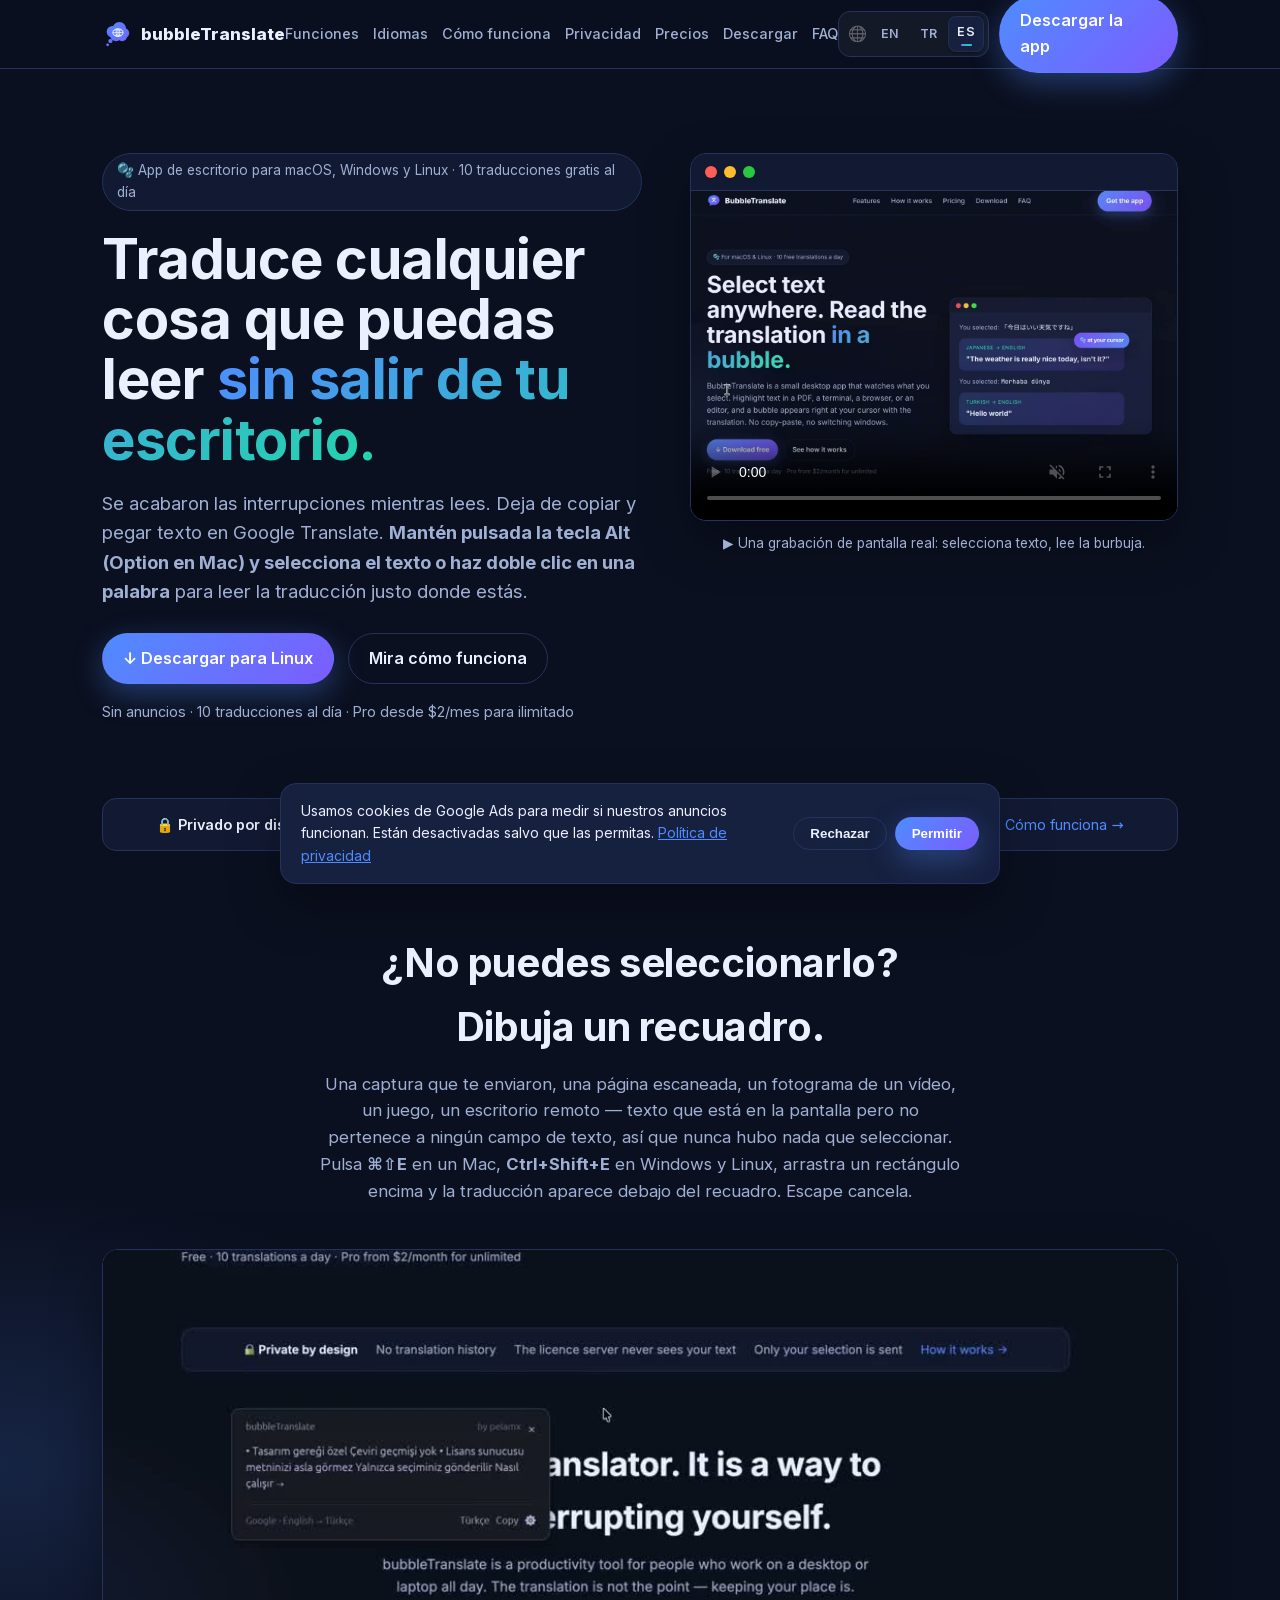
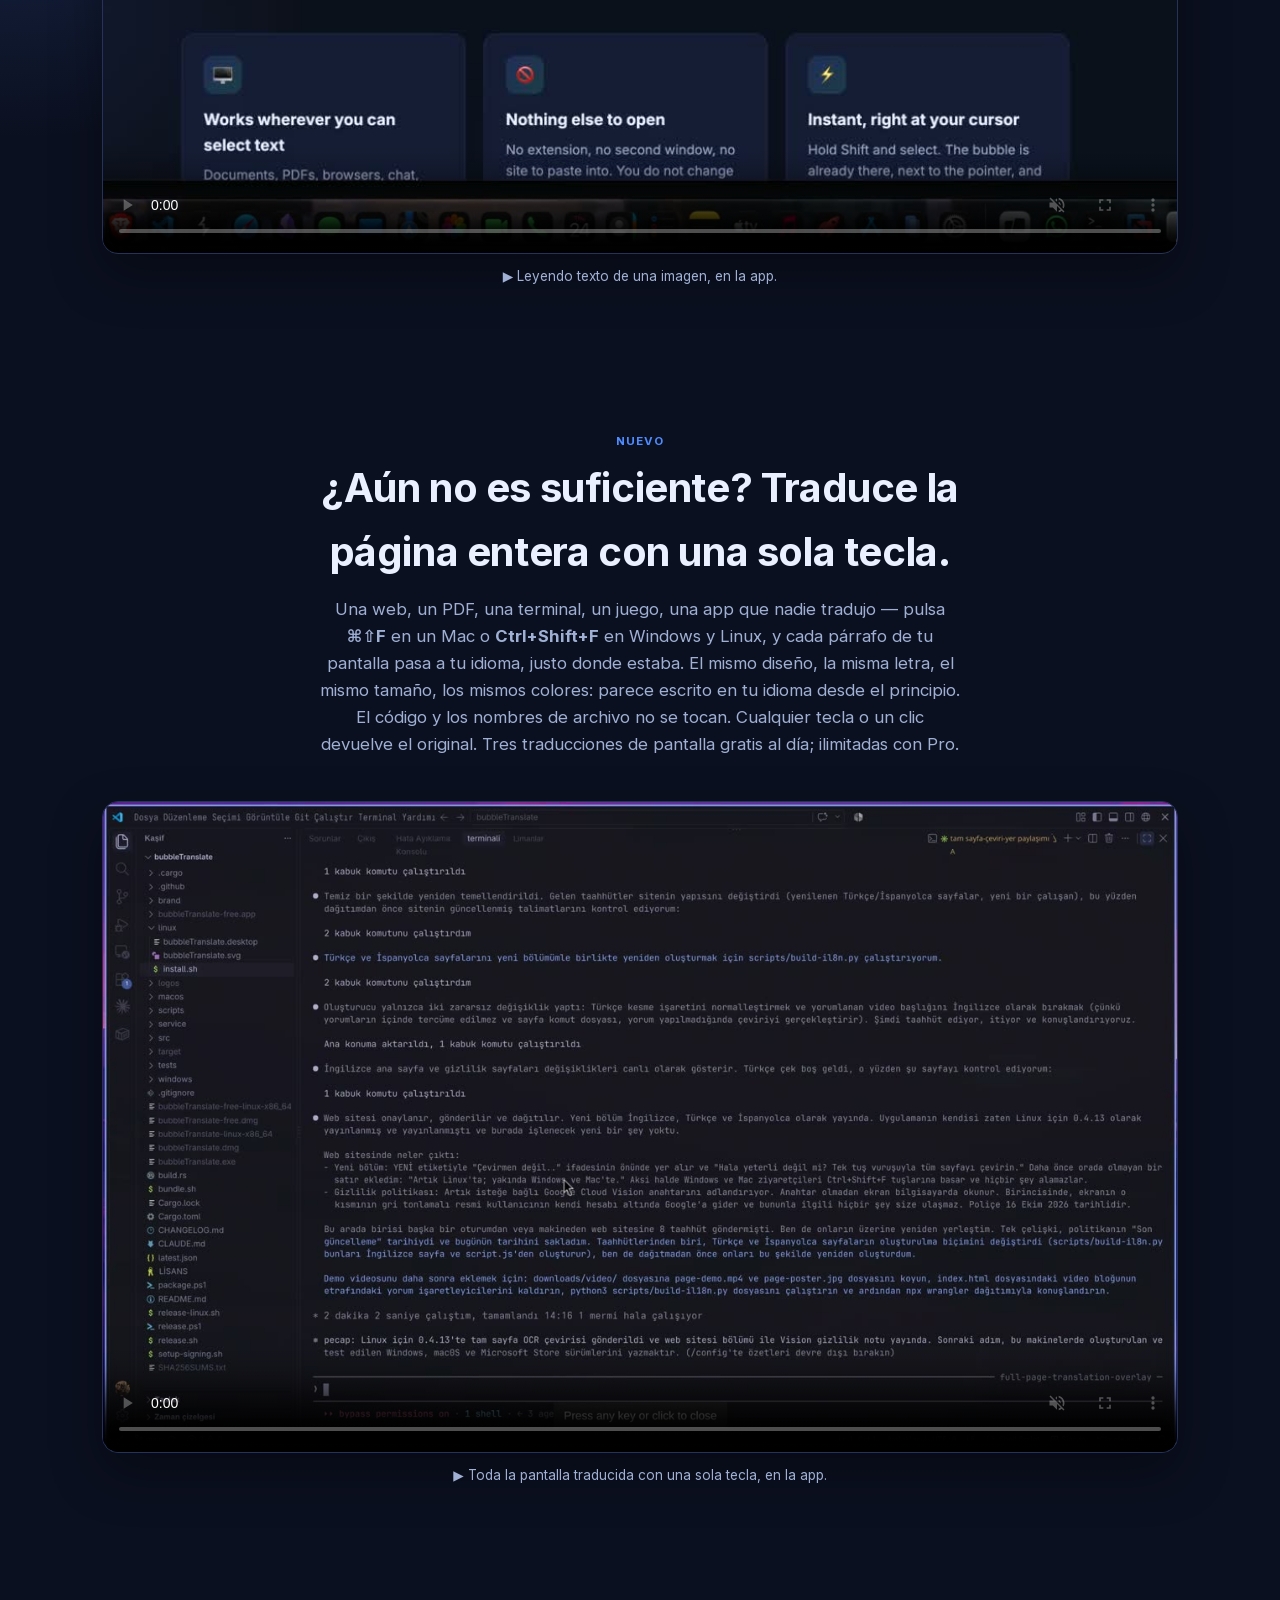
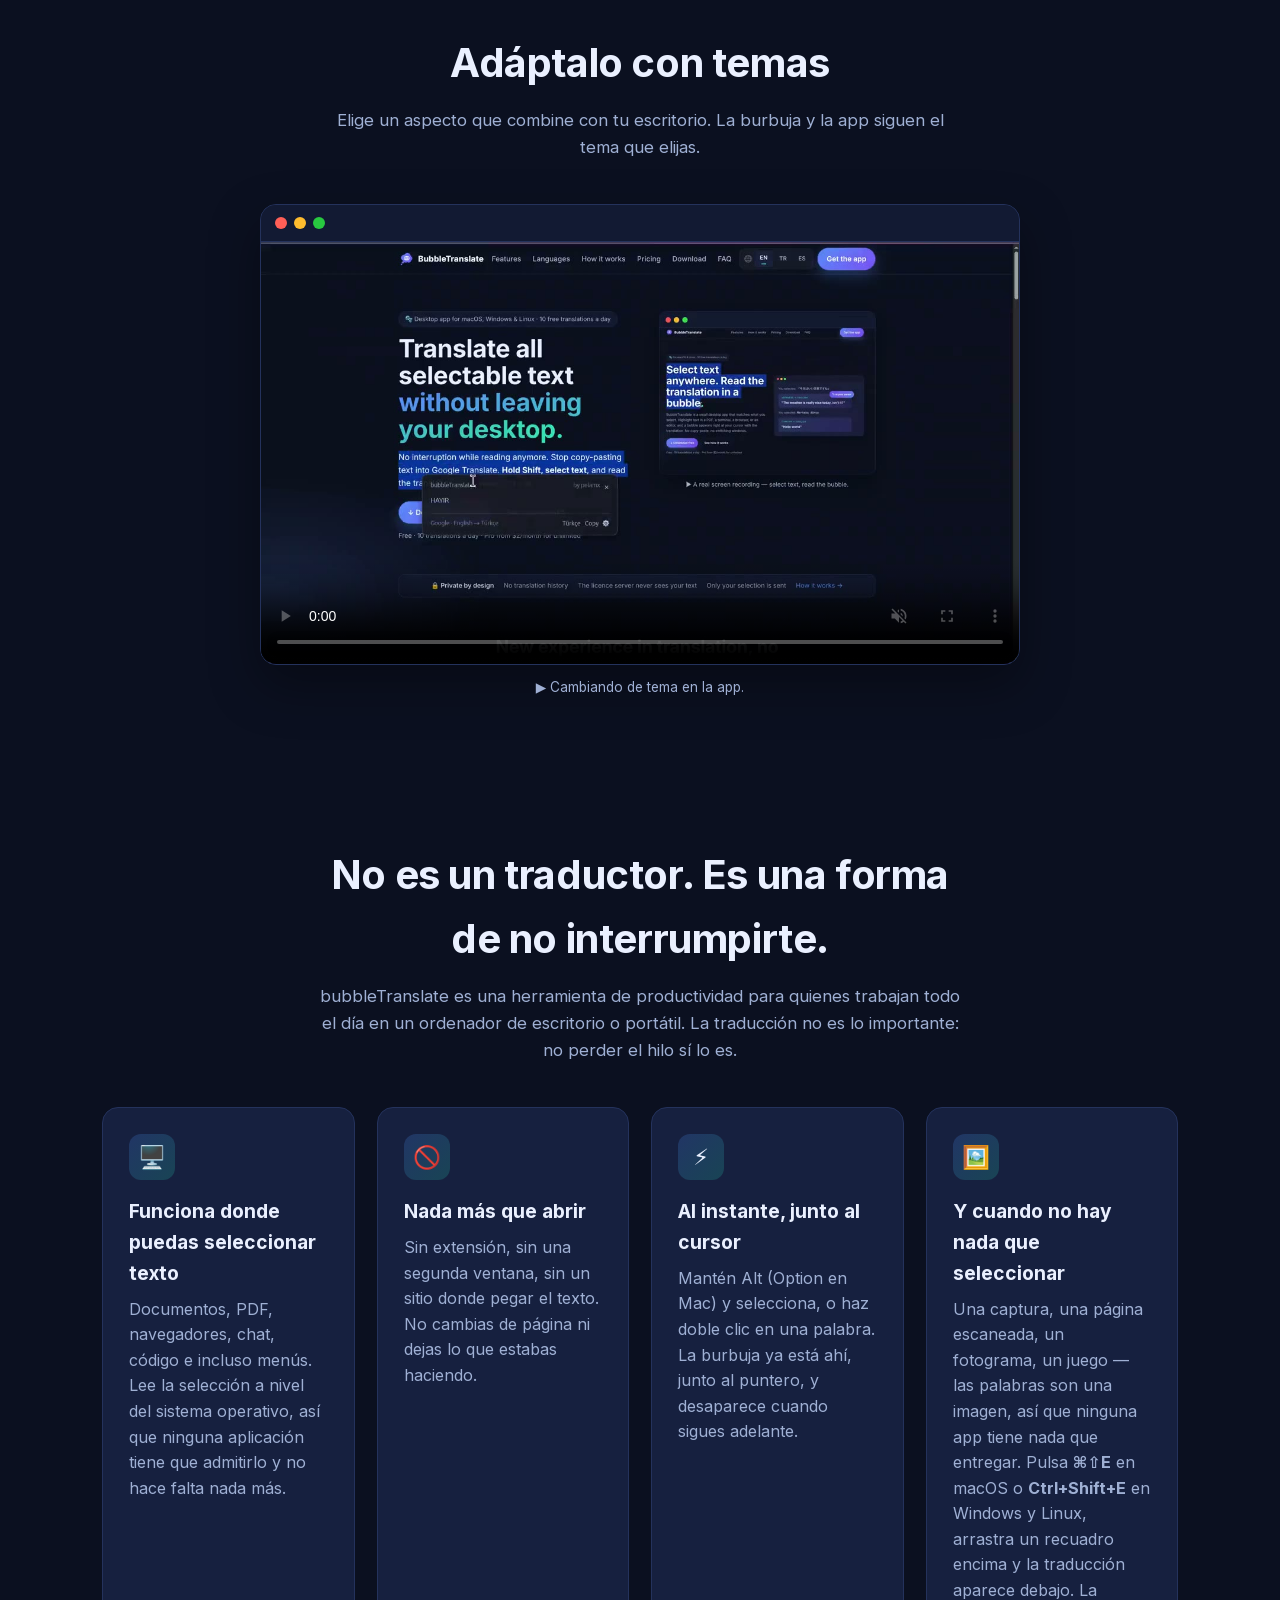
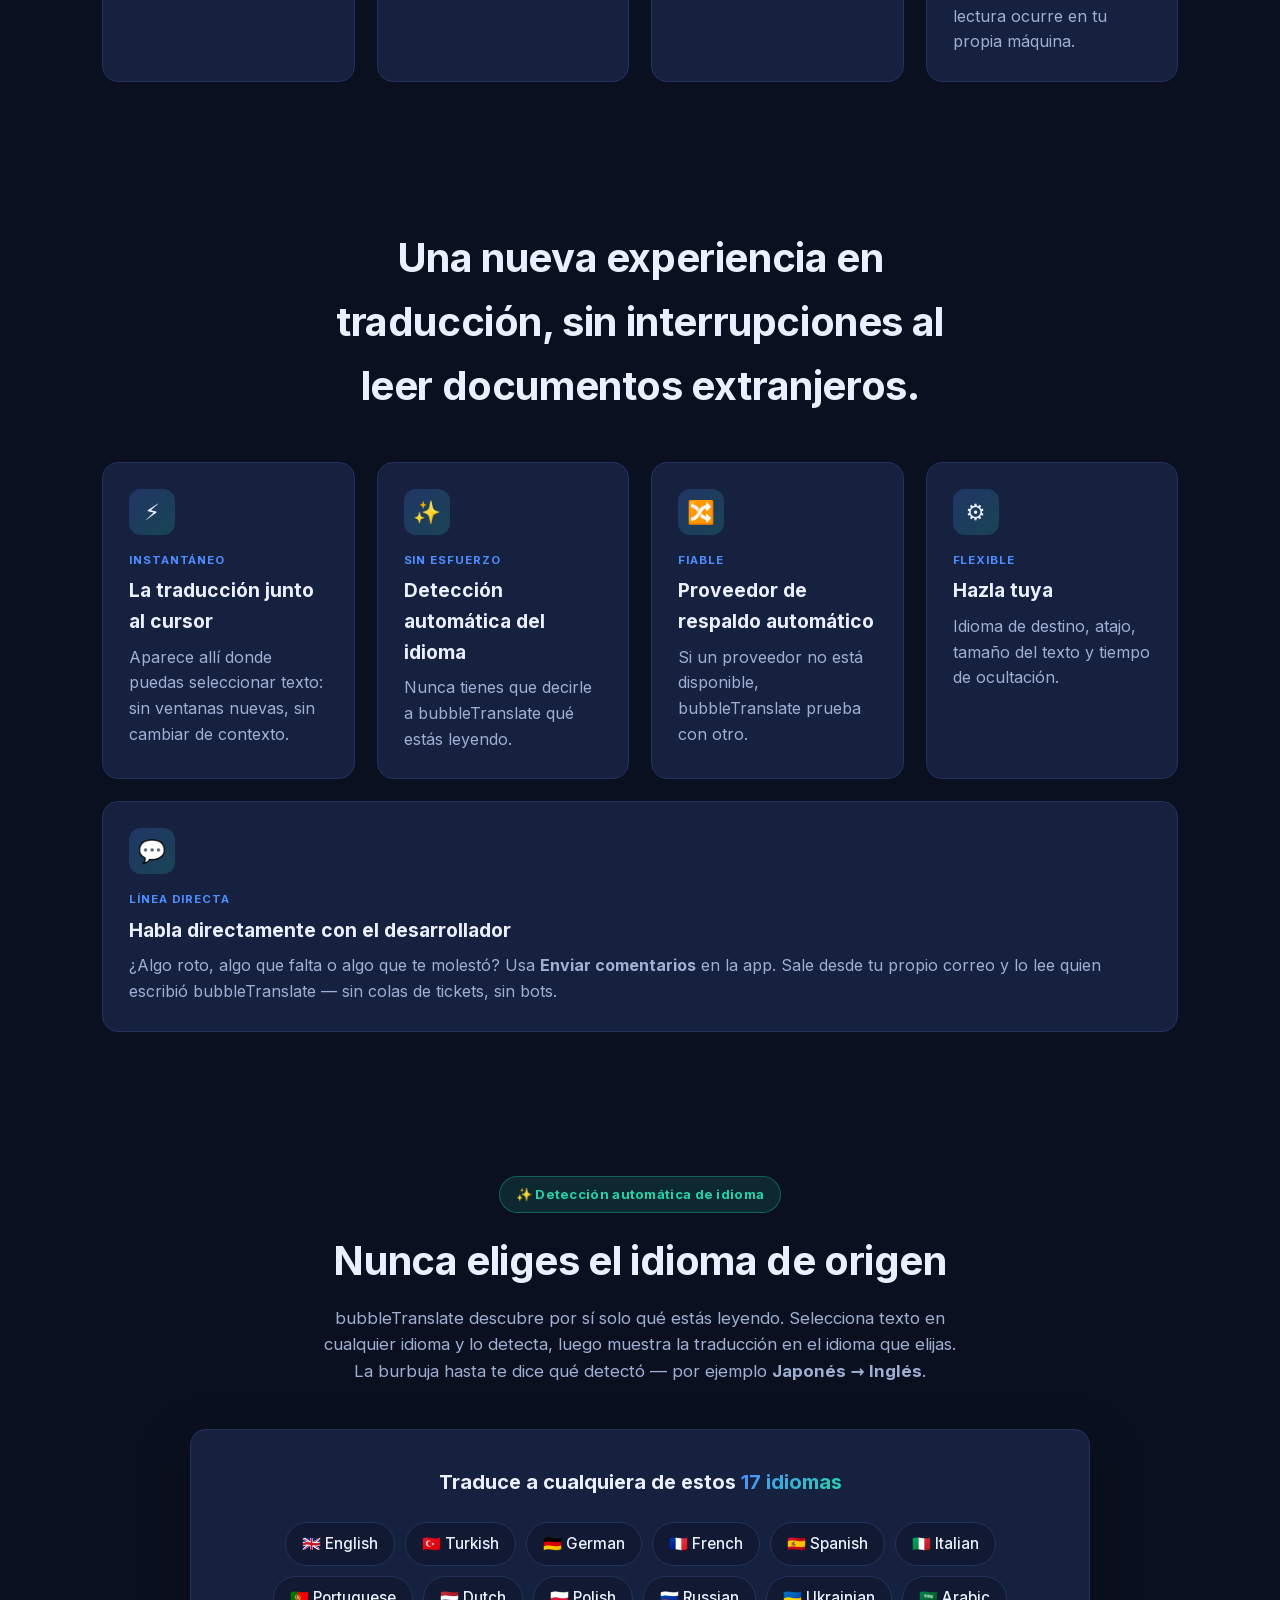
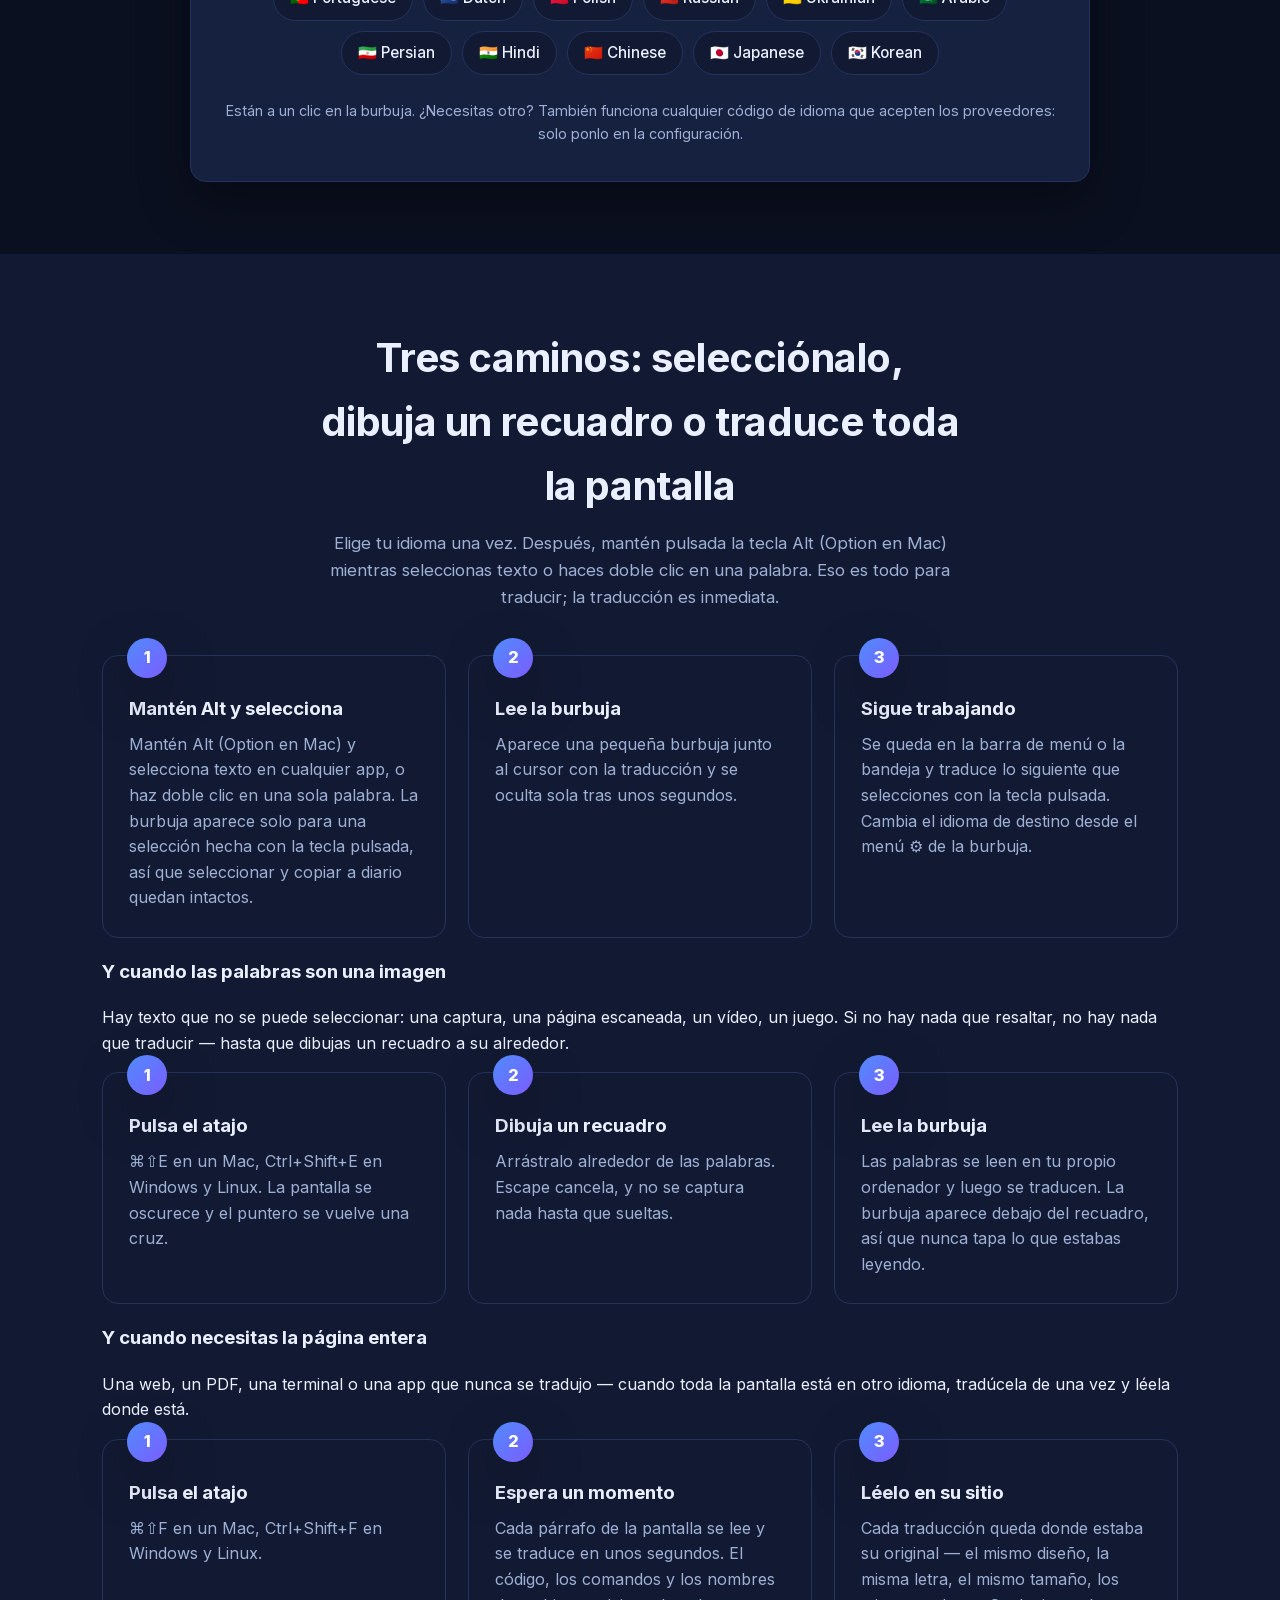
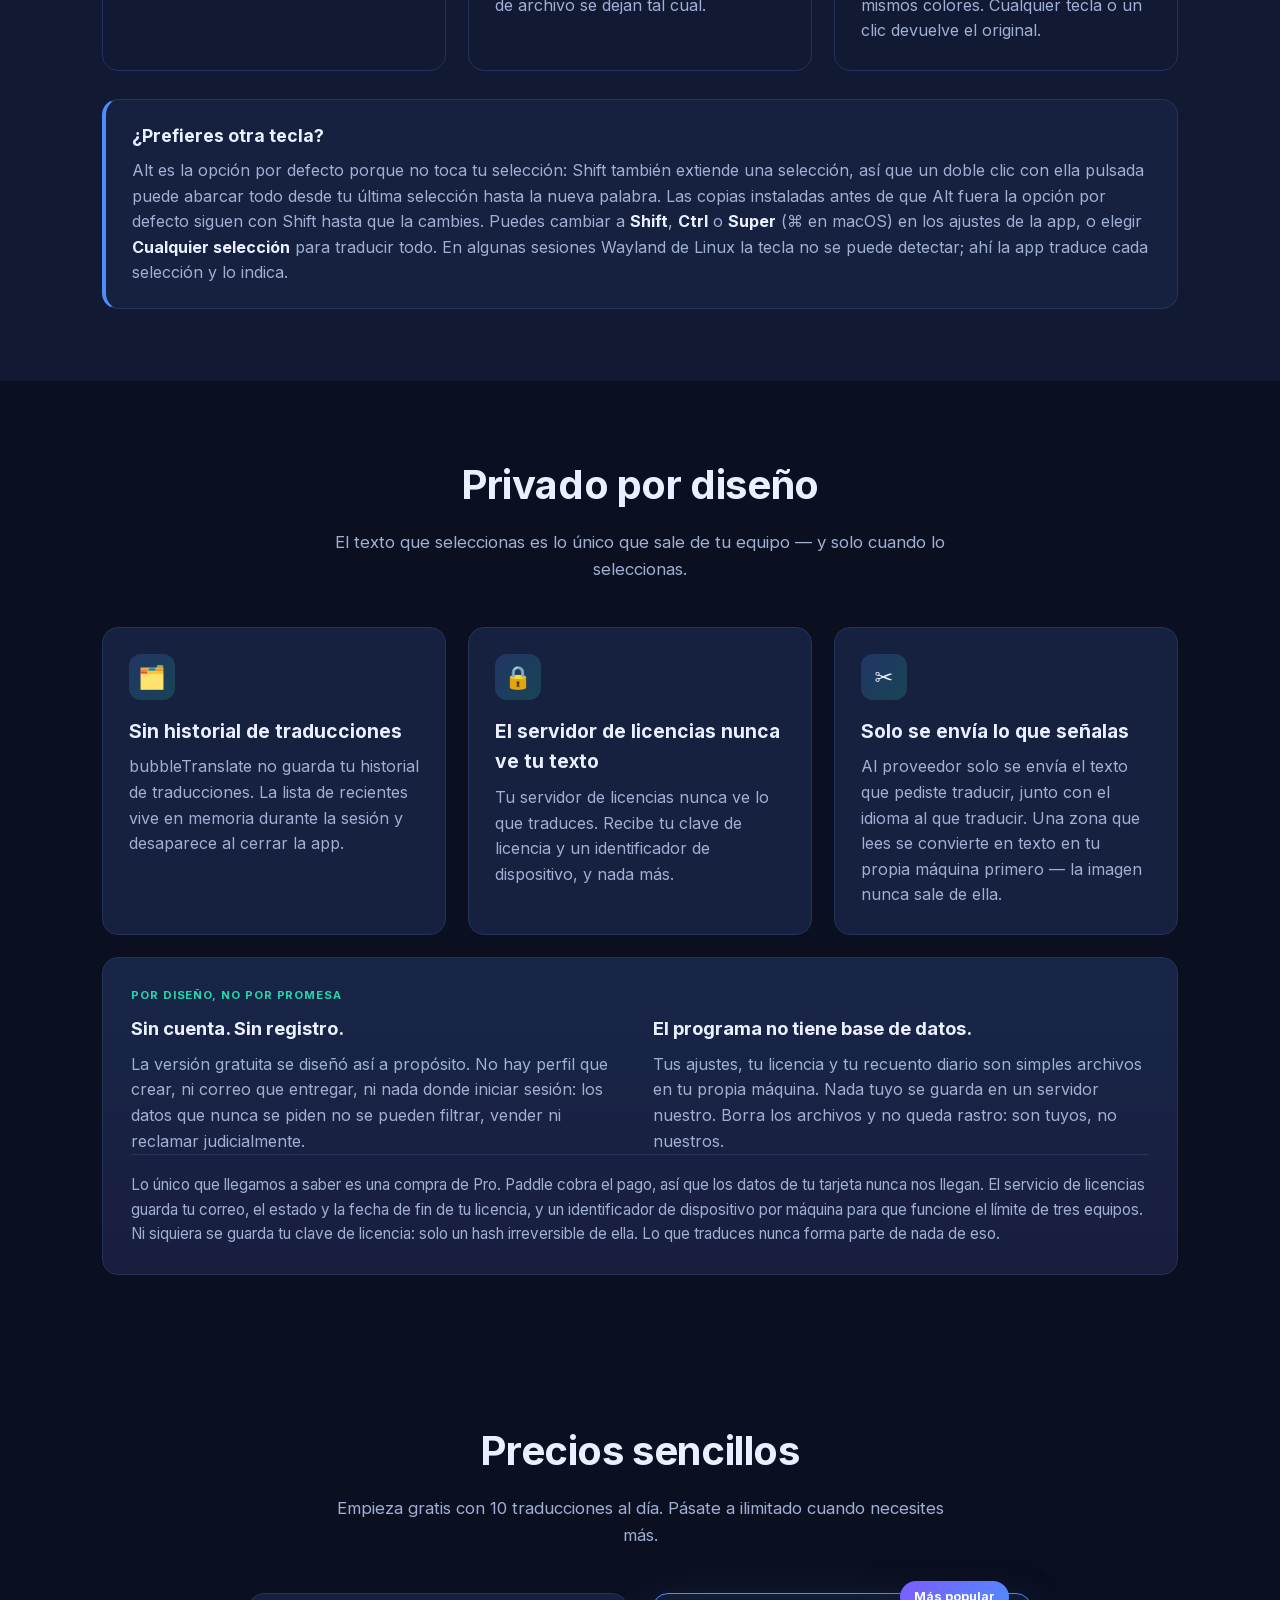
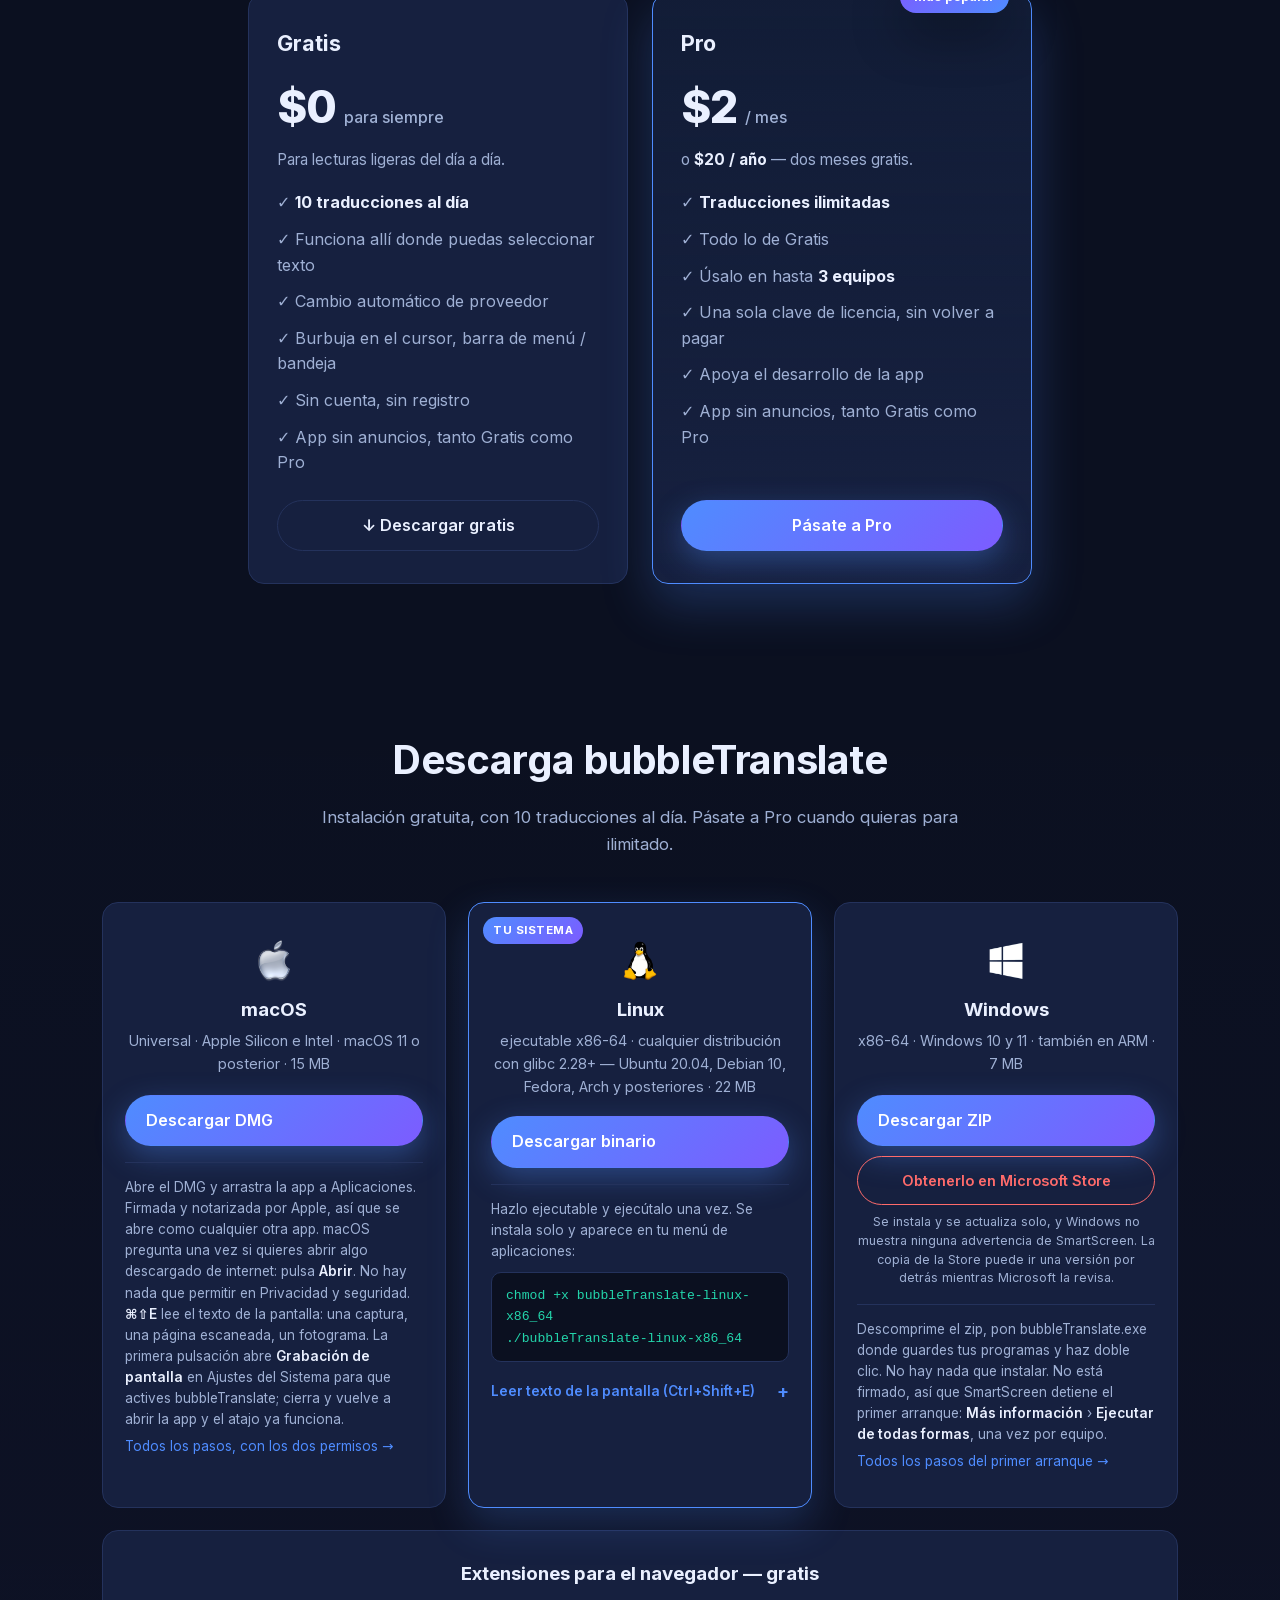
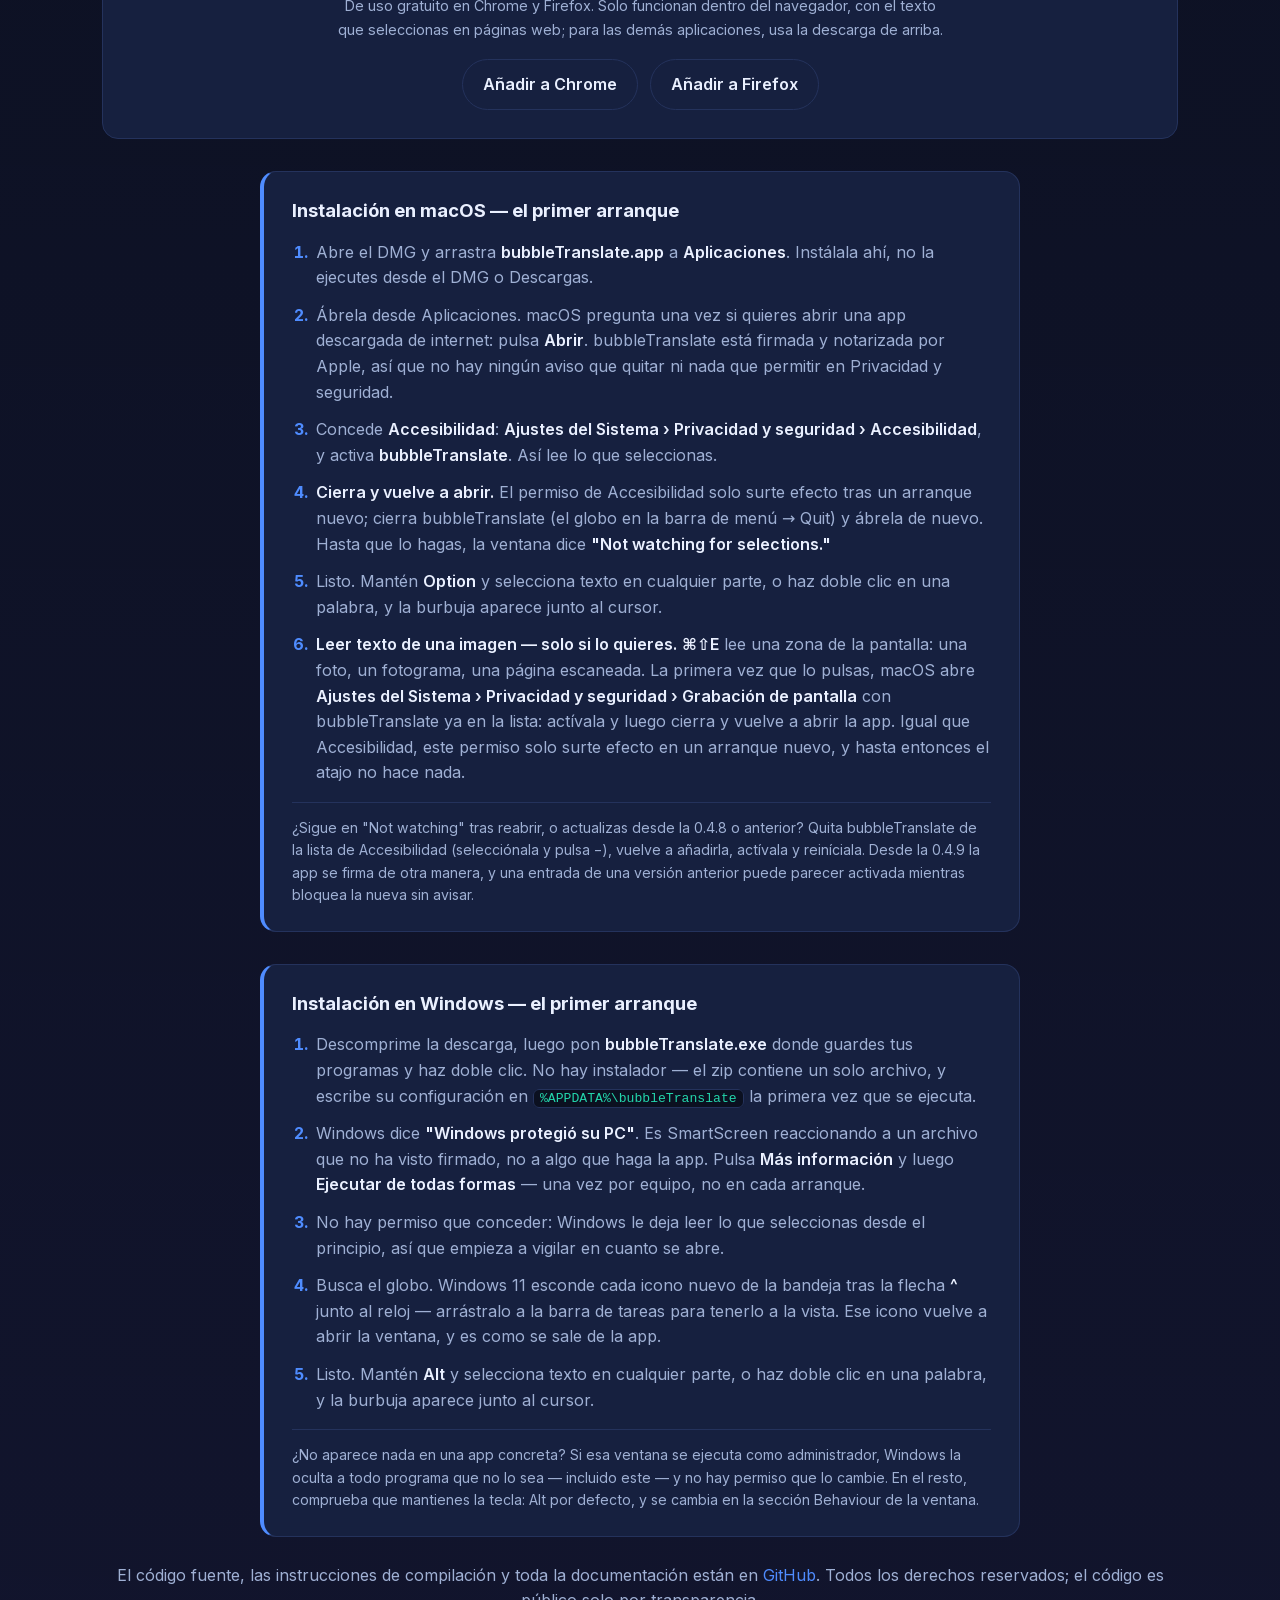
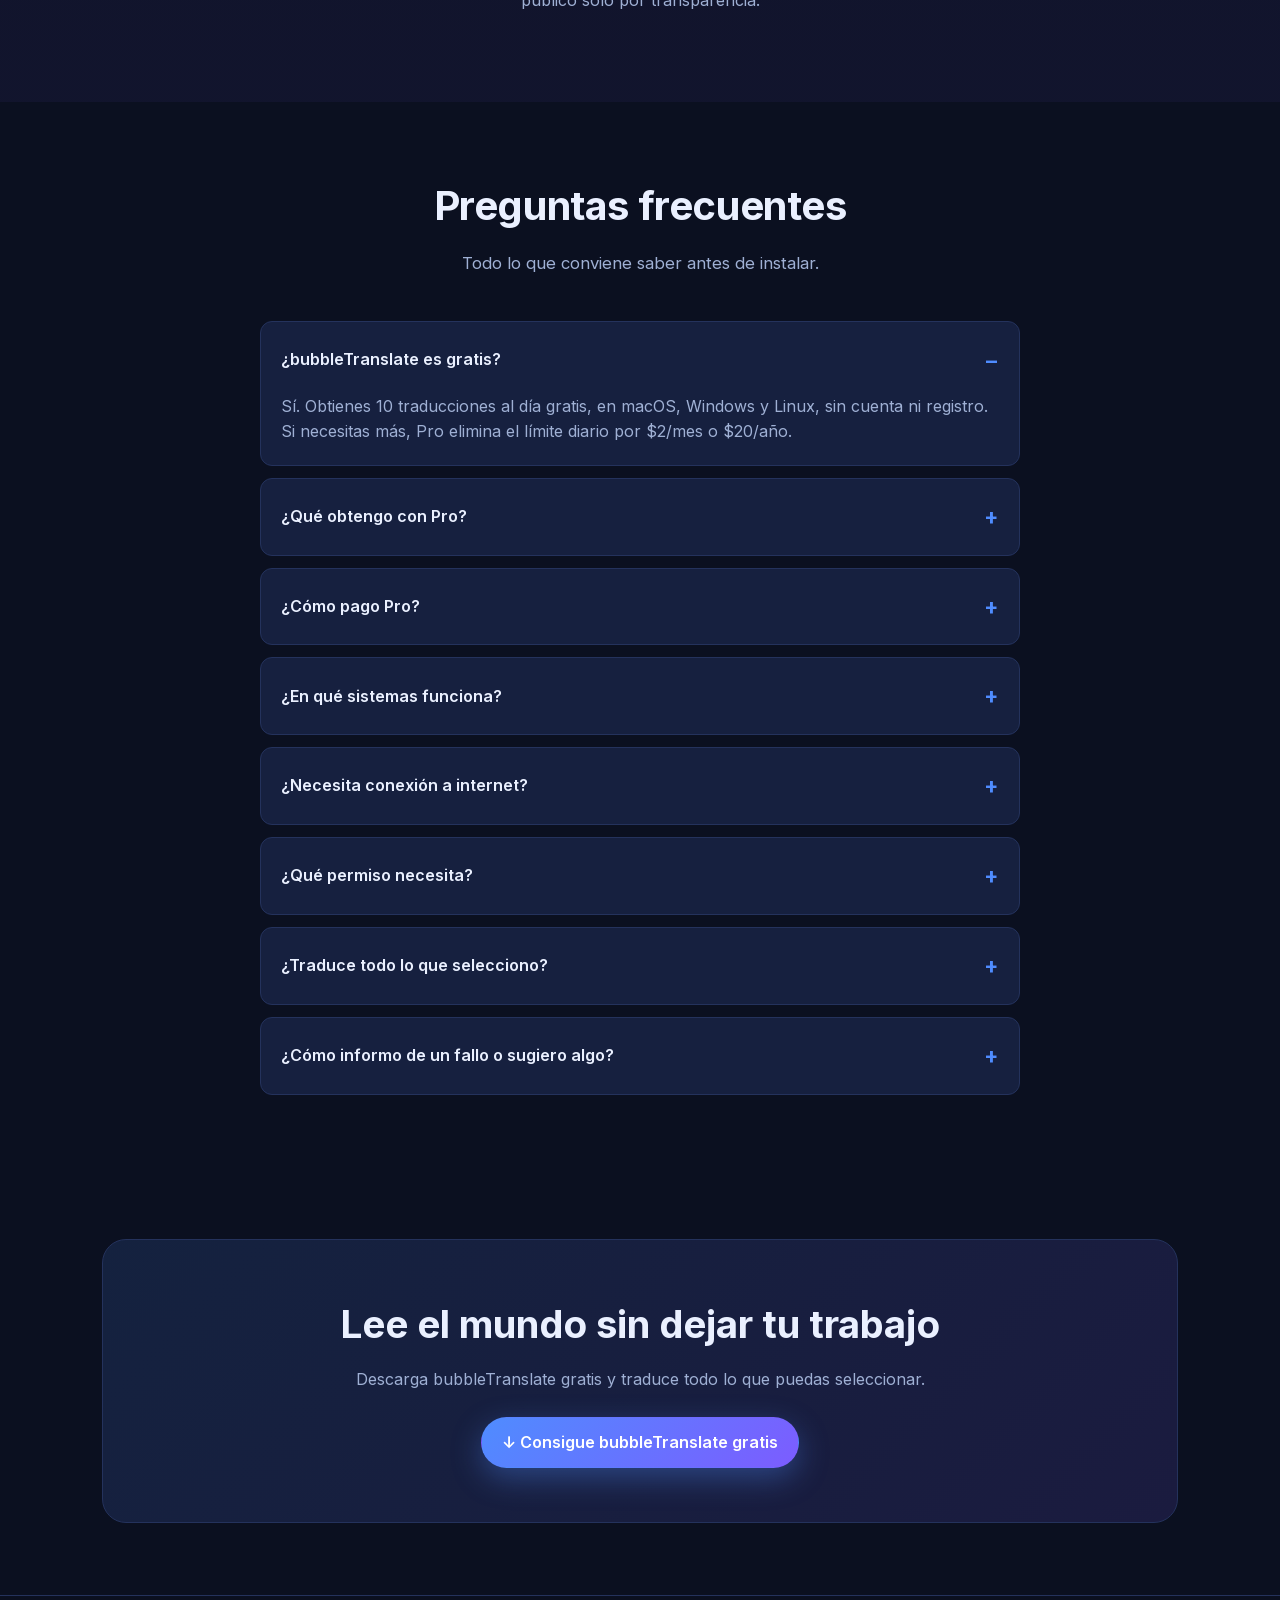
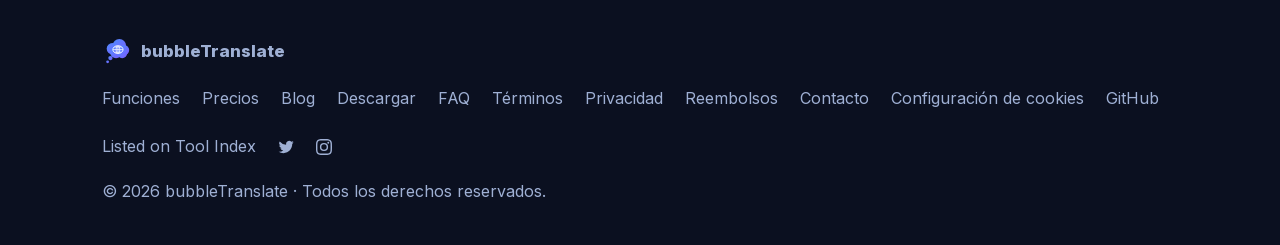
==== commit 4b7949ab: "Give the Linux download's real size, 22 MB Co-Authored-By: Claude Opus 5.5 <noreply@anthropic.com>" ====
--- a/es/index.html
+++ b/es/index.html
@@ -468,7 +468,7 @@
           <div class="dl-card" data-os="linux">
             <div class="os"><img src="/logos/linux.png" alt="" aria-hidden="true" width="44" height="44" loading="lazy" decoding="async"></div>
             <h3>Linux <span class="dl-ver" data-ver="linux" hidden></span></h3>
-            <p data-i18n="dl.linux.desc">ejecutable x86-64 · cualquier distribución con glibc 2.28+ — Ubuntu 20.04, Debian 10, Fedora, Arch y posteriores · 16&nbsp;MB</p>
+            <p data-i18n="dl.linux.desc">ejecutable x86-64 · cualquier distribución con glibc 2.28+ — Ubuntu 20.04, Debian 10, Fedora, Arch y posteriores · 22&nbsp;MB</p>
             <a class="btn btn-primary" href="https://github.com/pelamx/downloads/releases/latest" download data-i18n="dl.linux.btn">Descargar binario</a>
             <div class="install-note">
               <span data-i18n="dl.linux.run">Hazlo ejecutable y ejecútalo una vez. Se instala solo y aparece en tu menú de aplicaciones:</span>
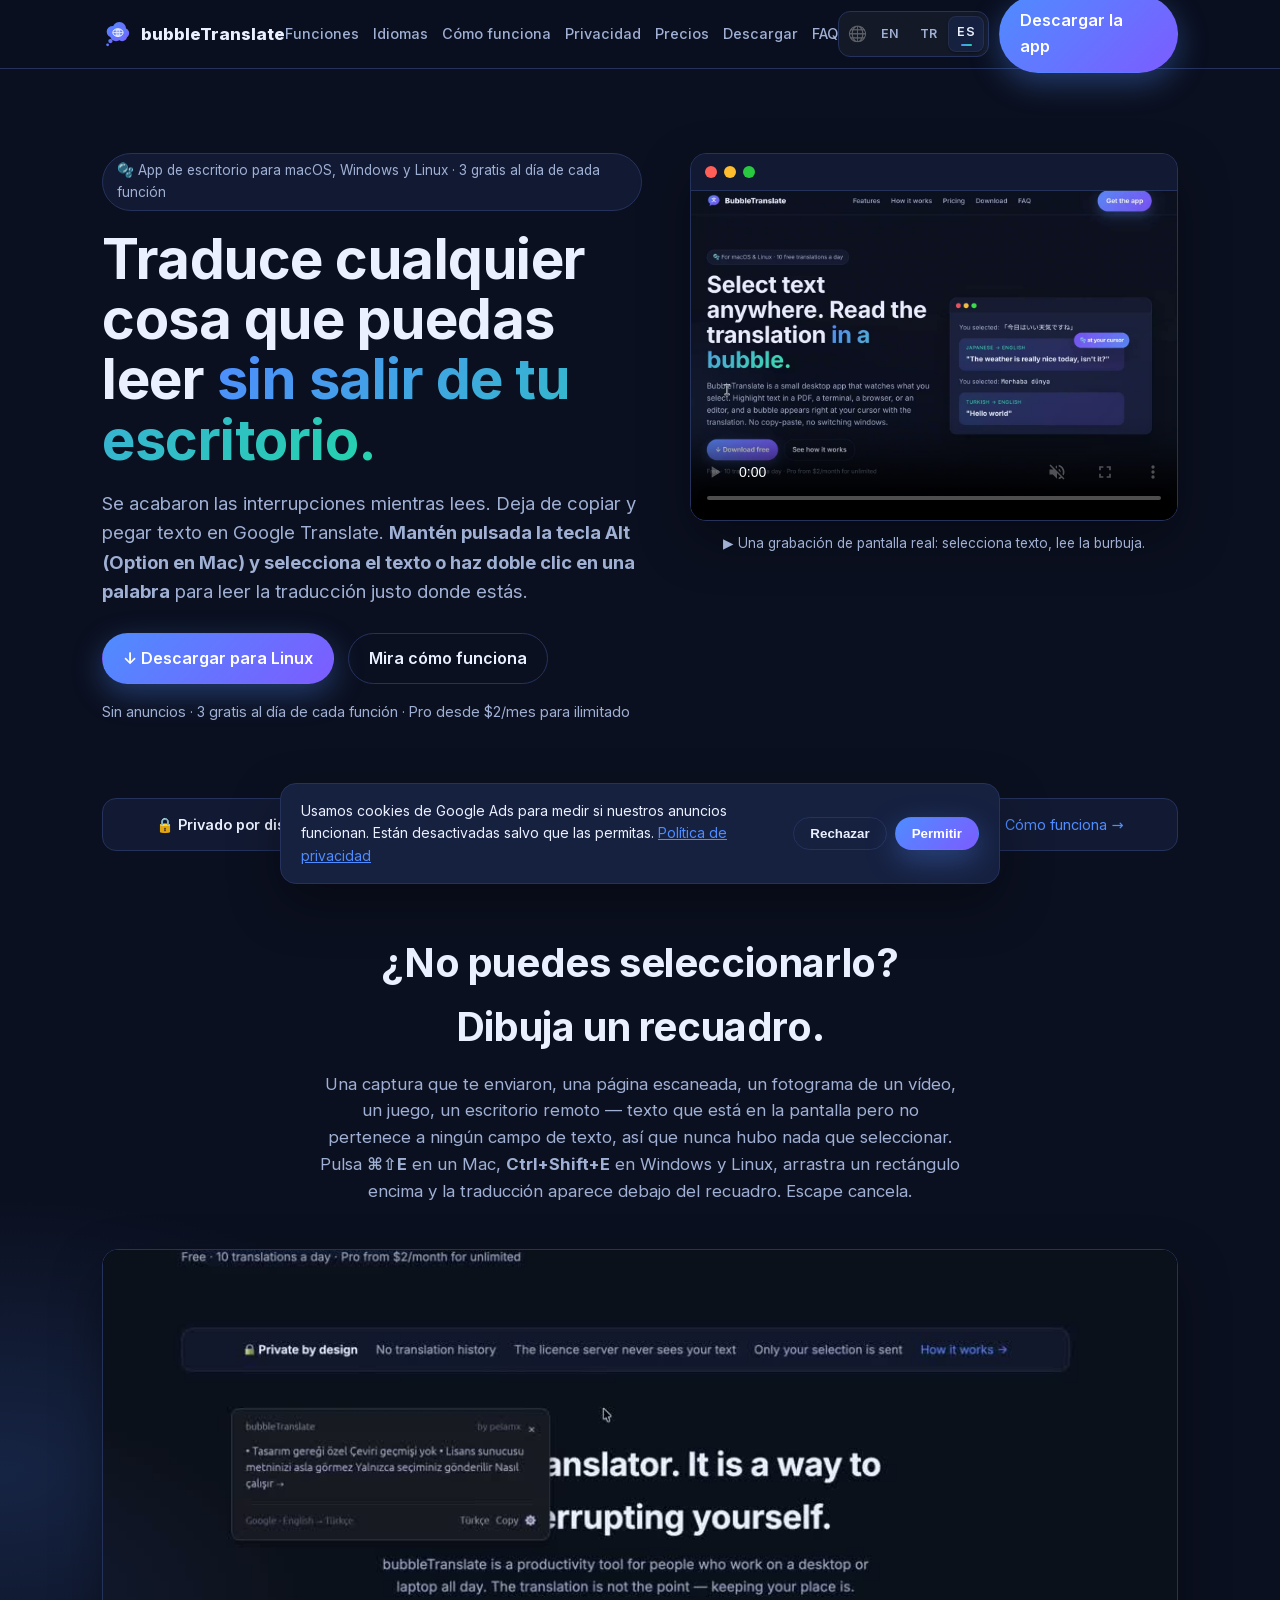
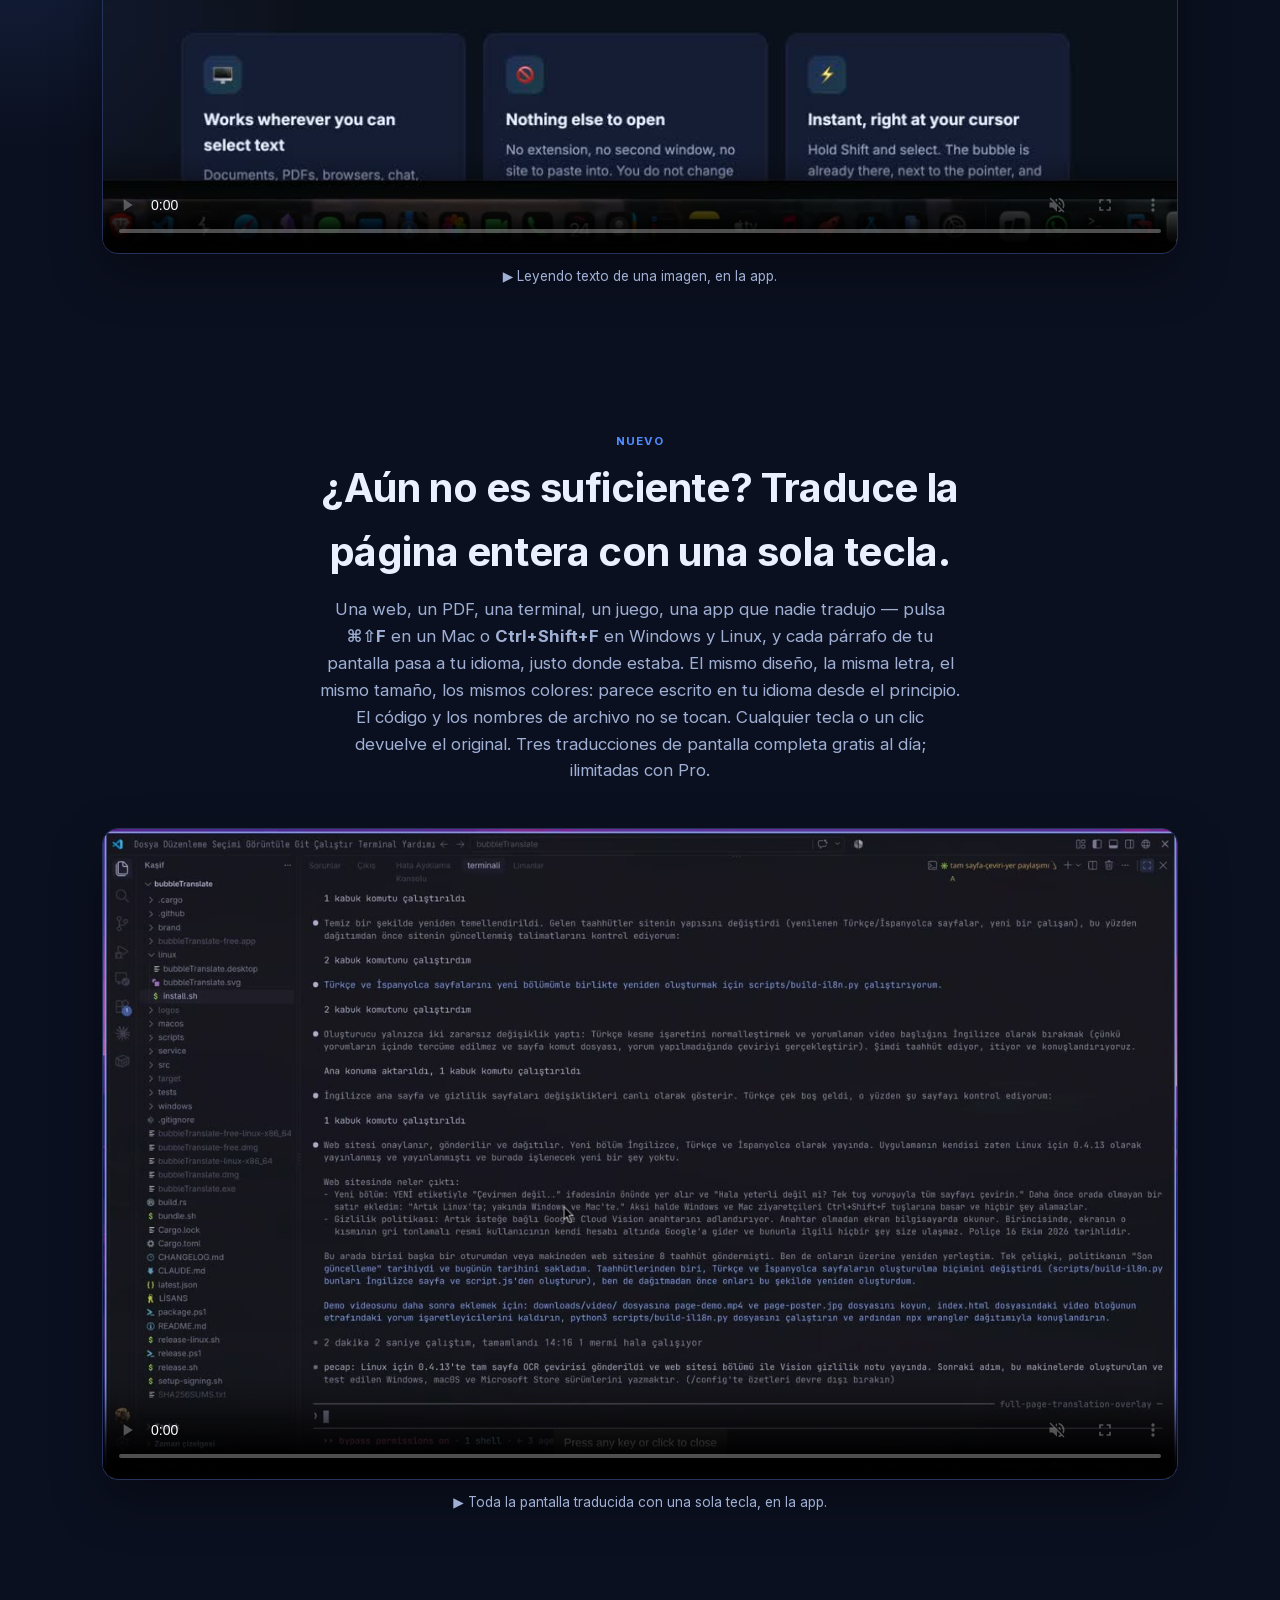
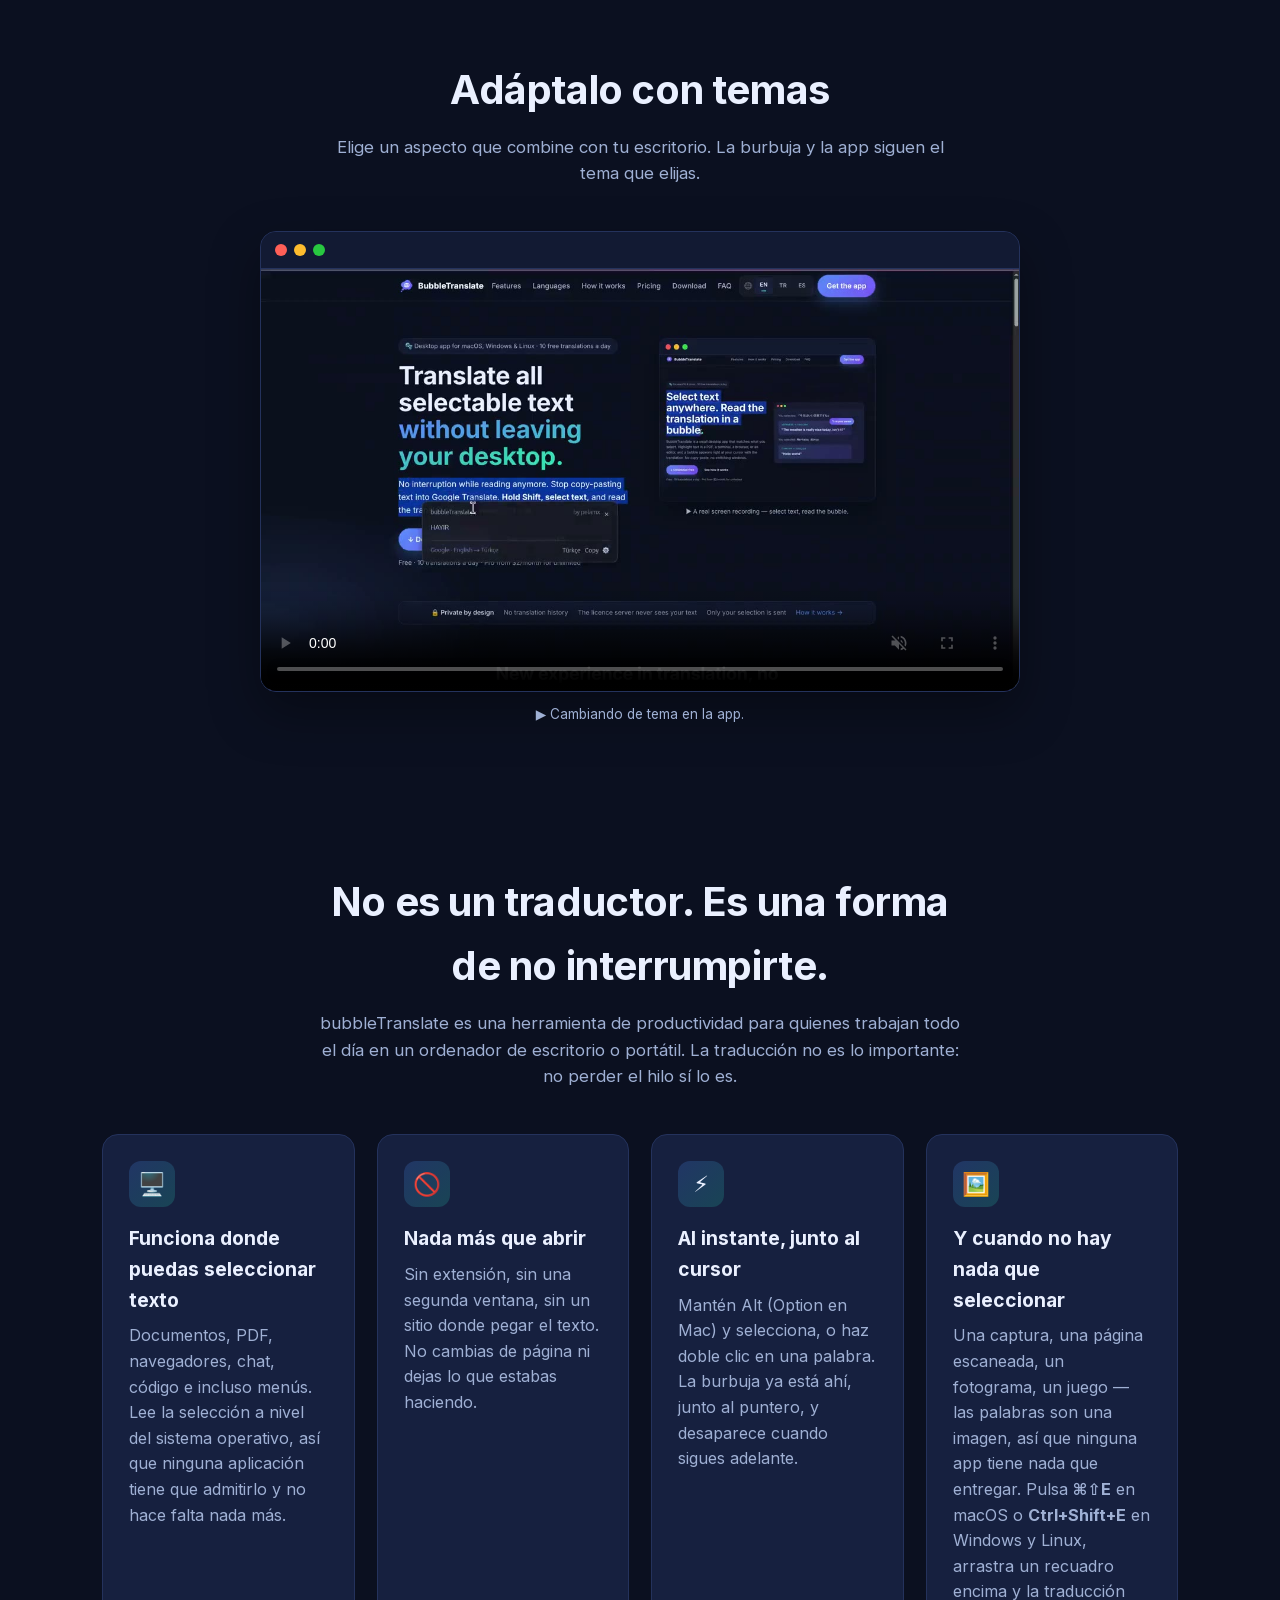
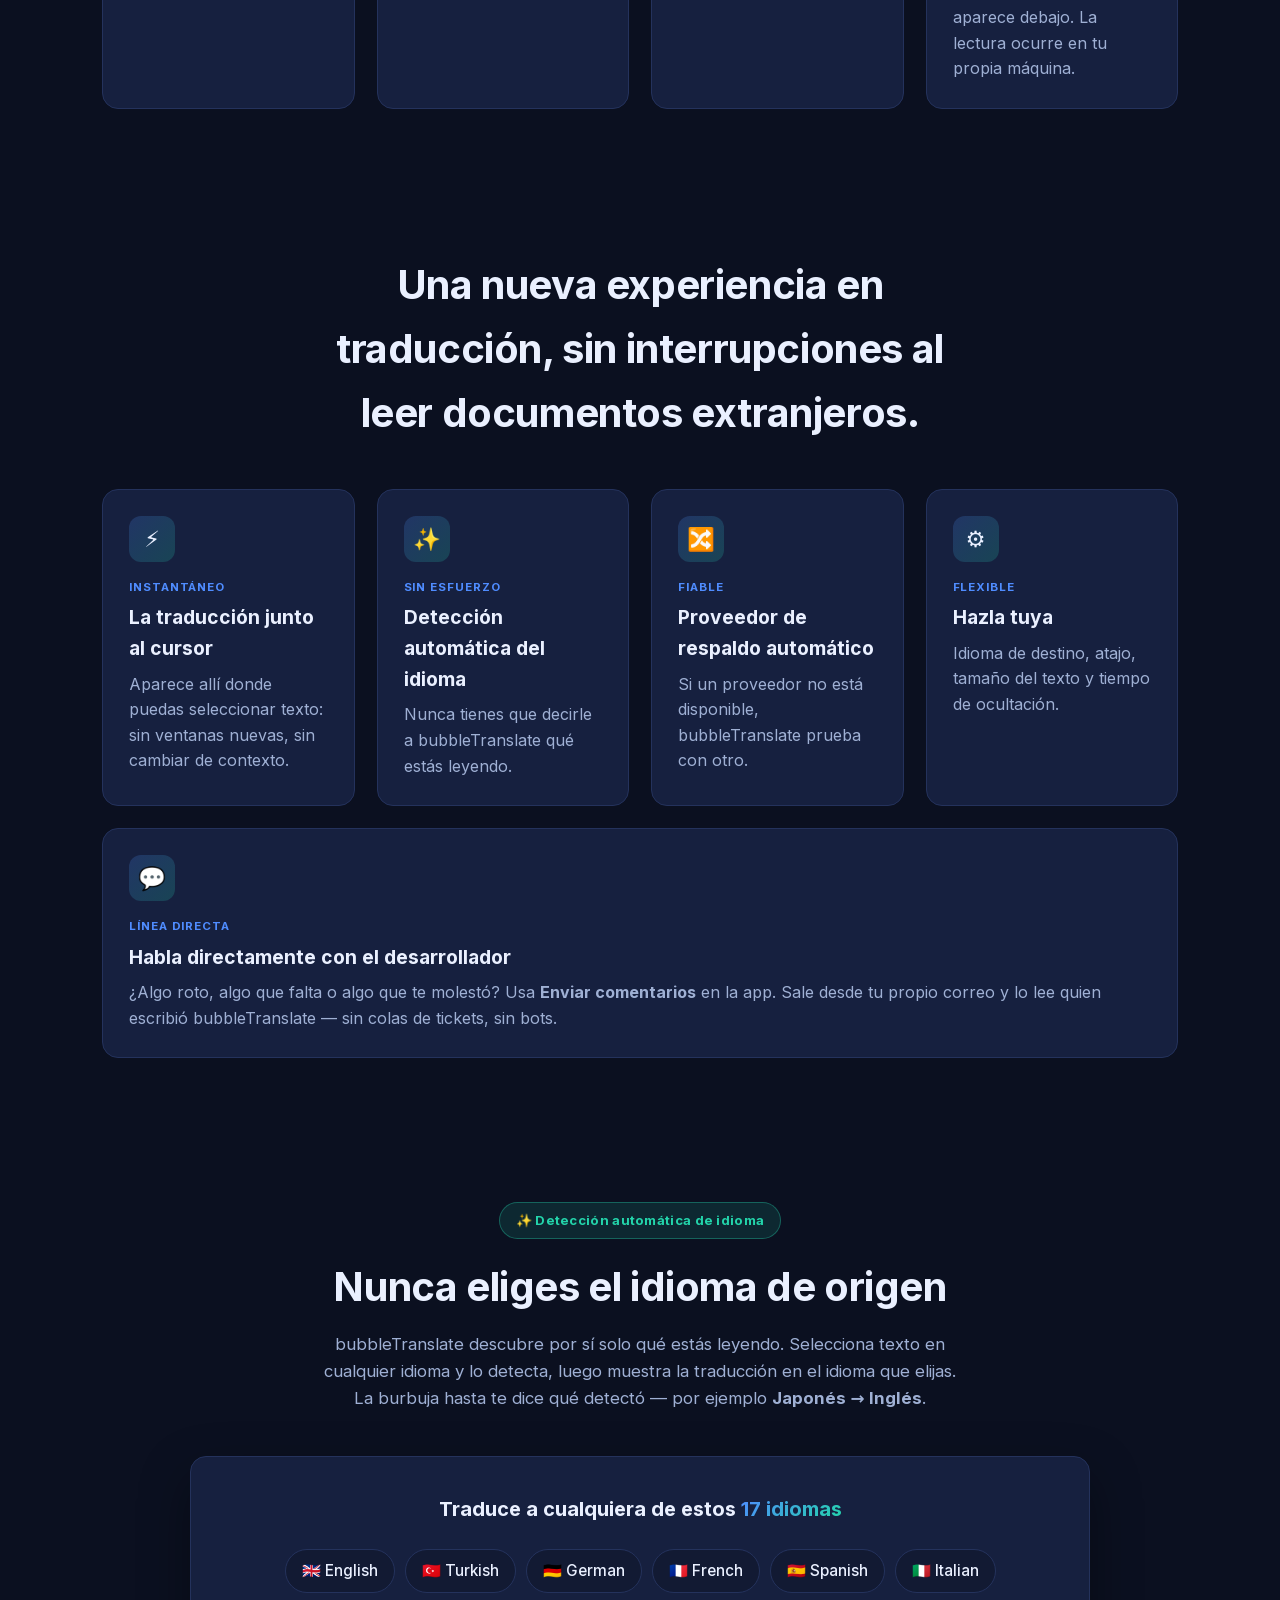
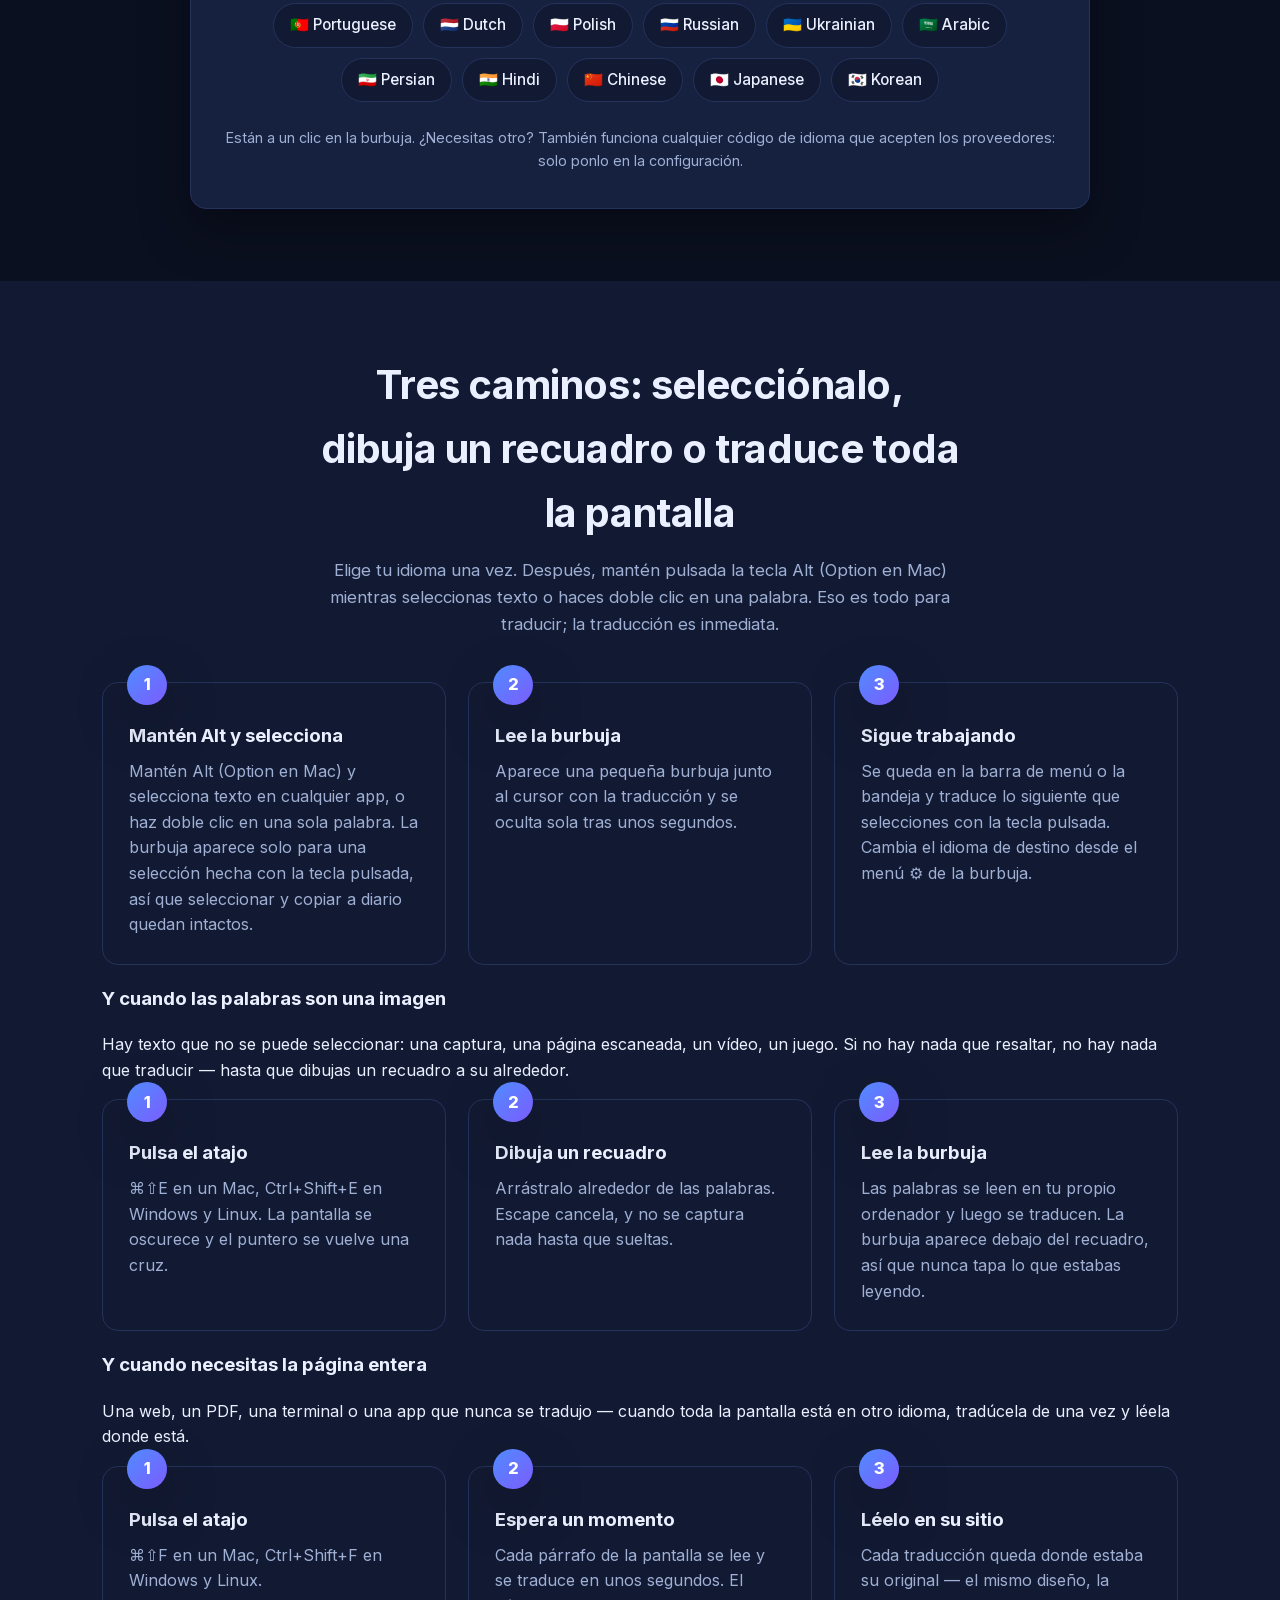
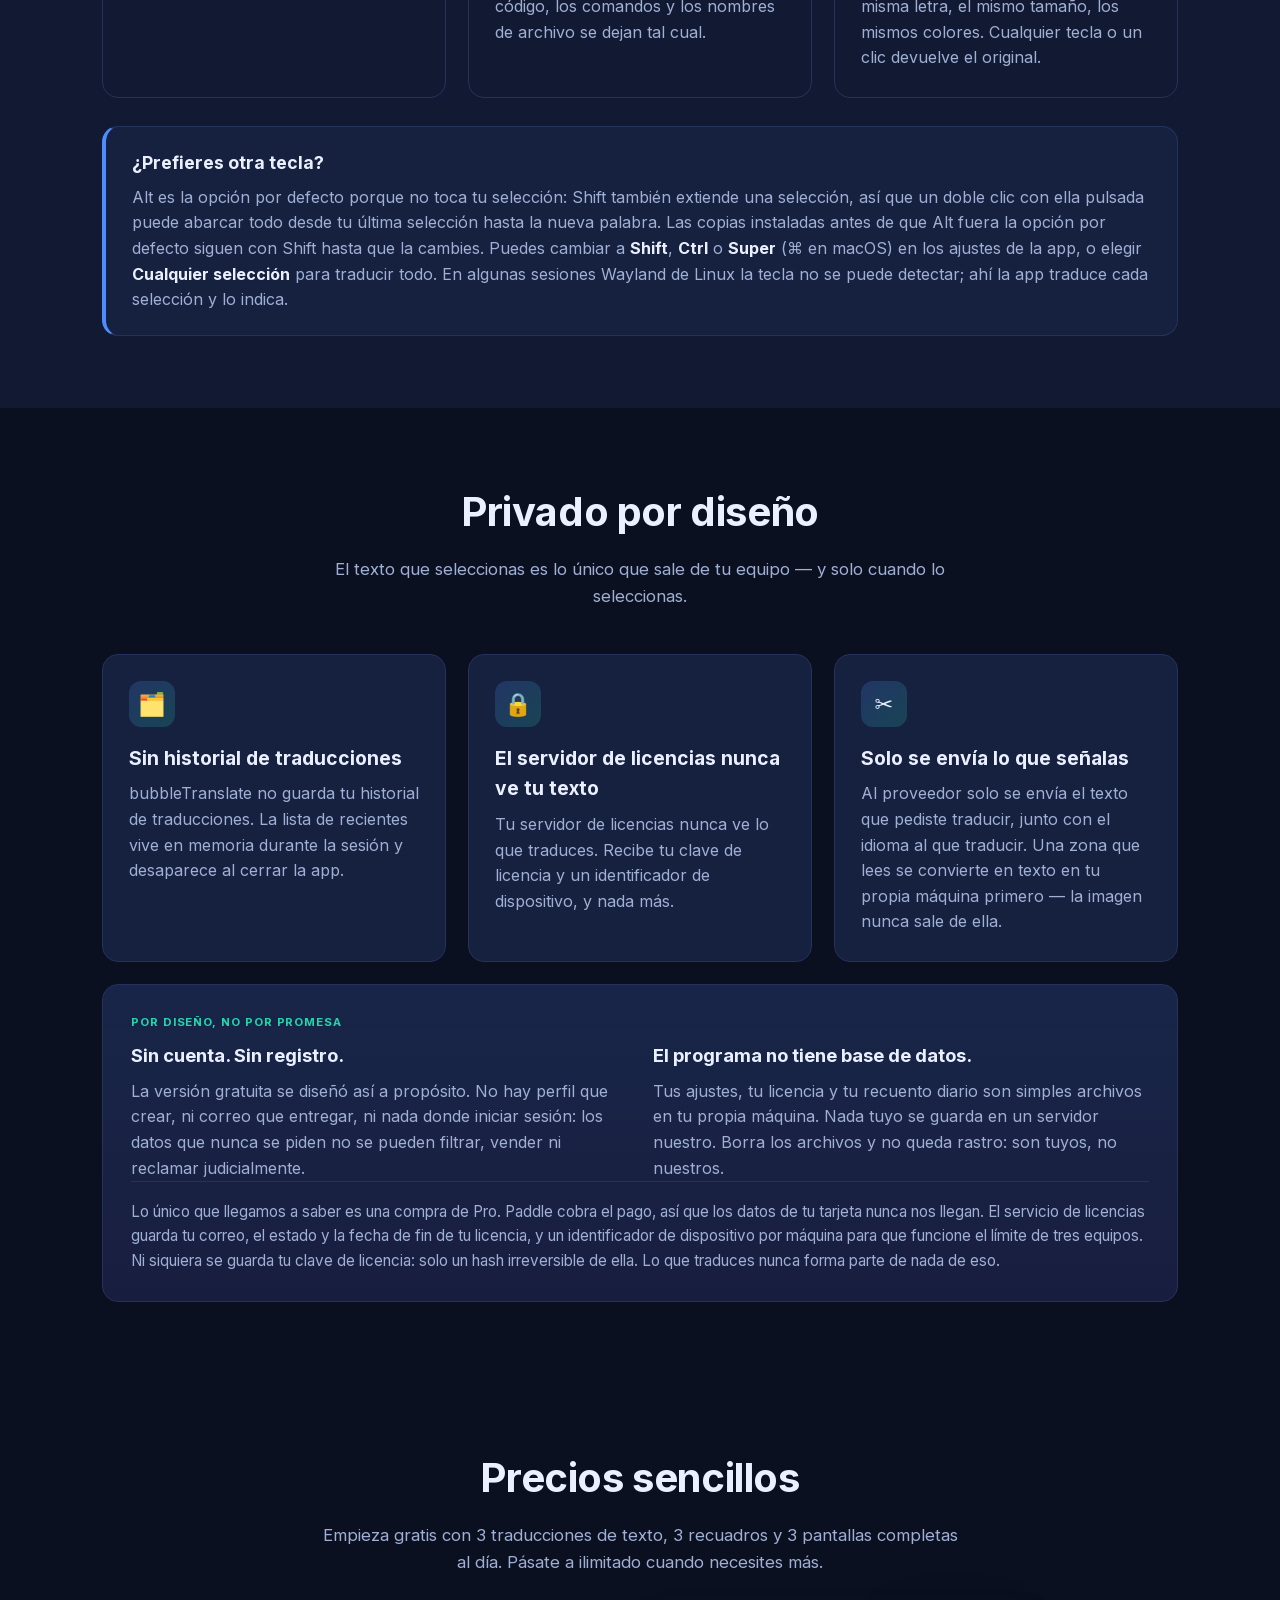
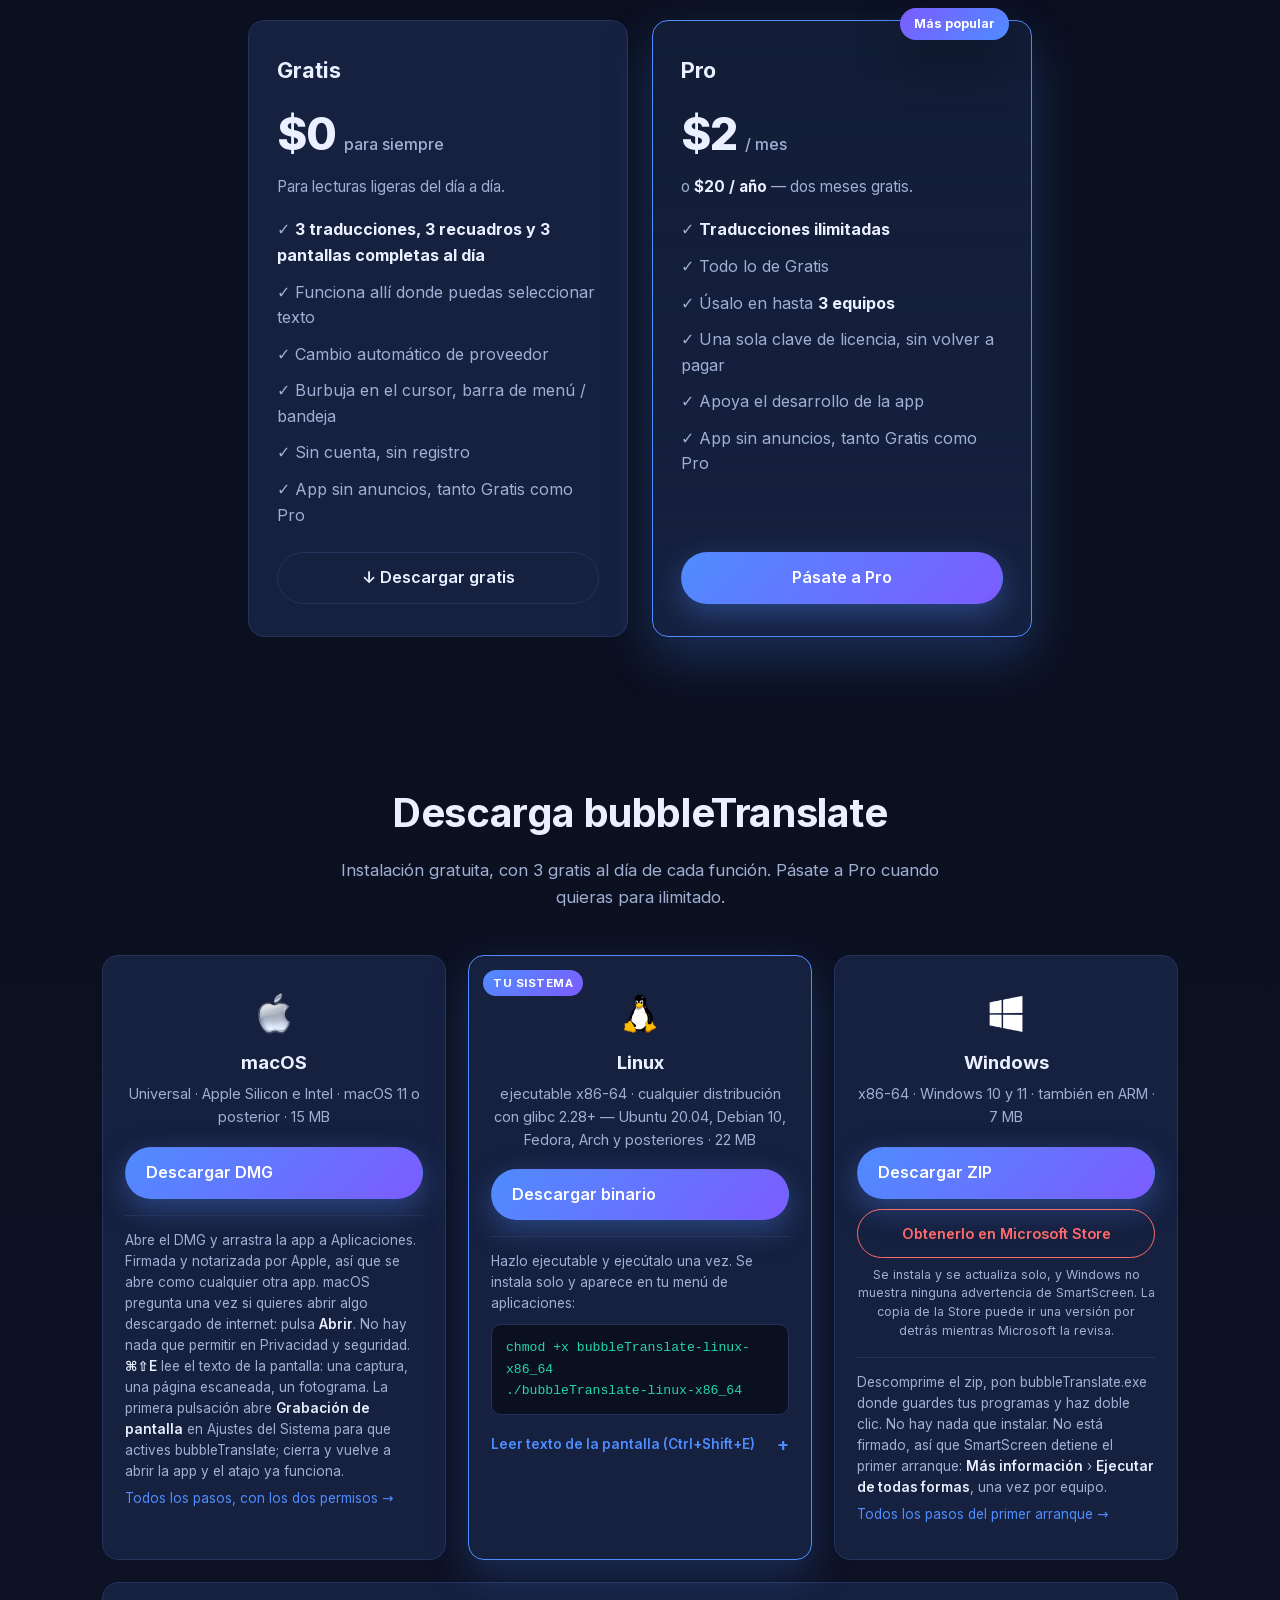
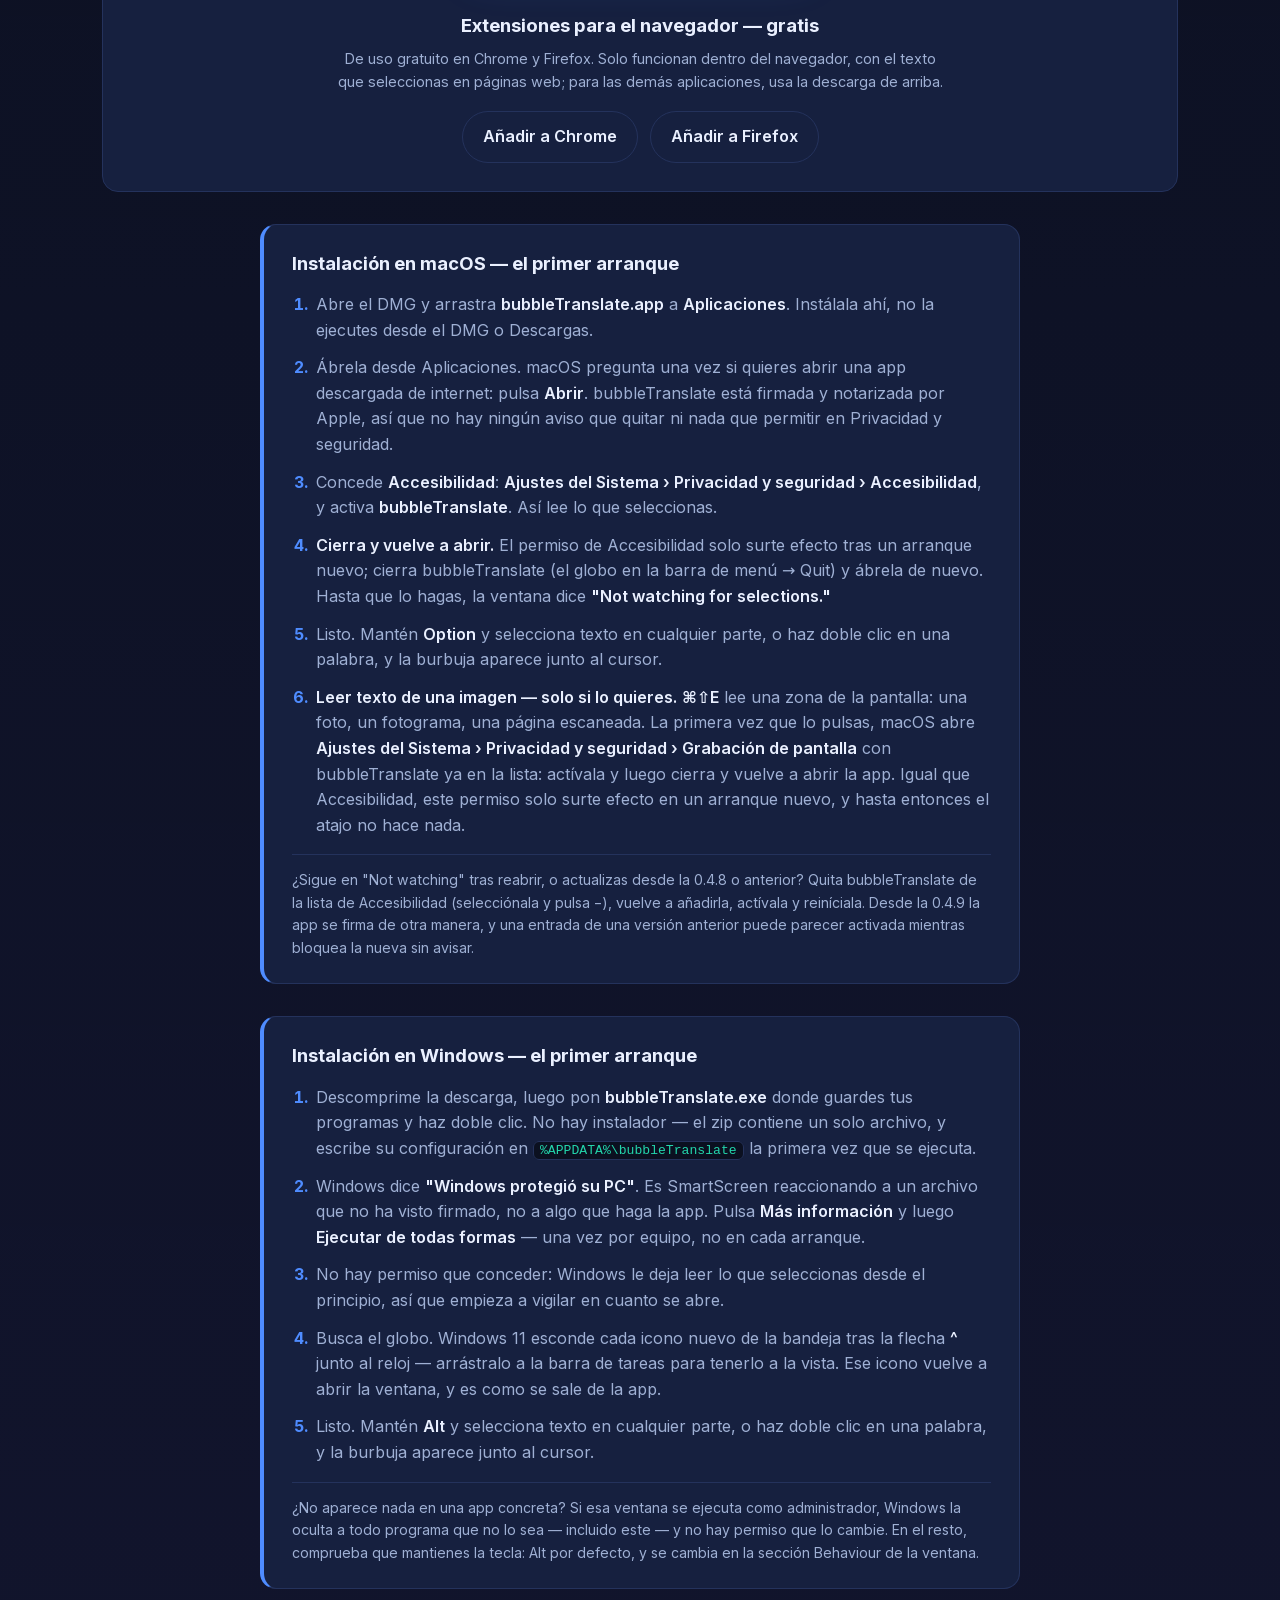
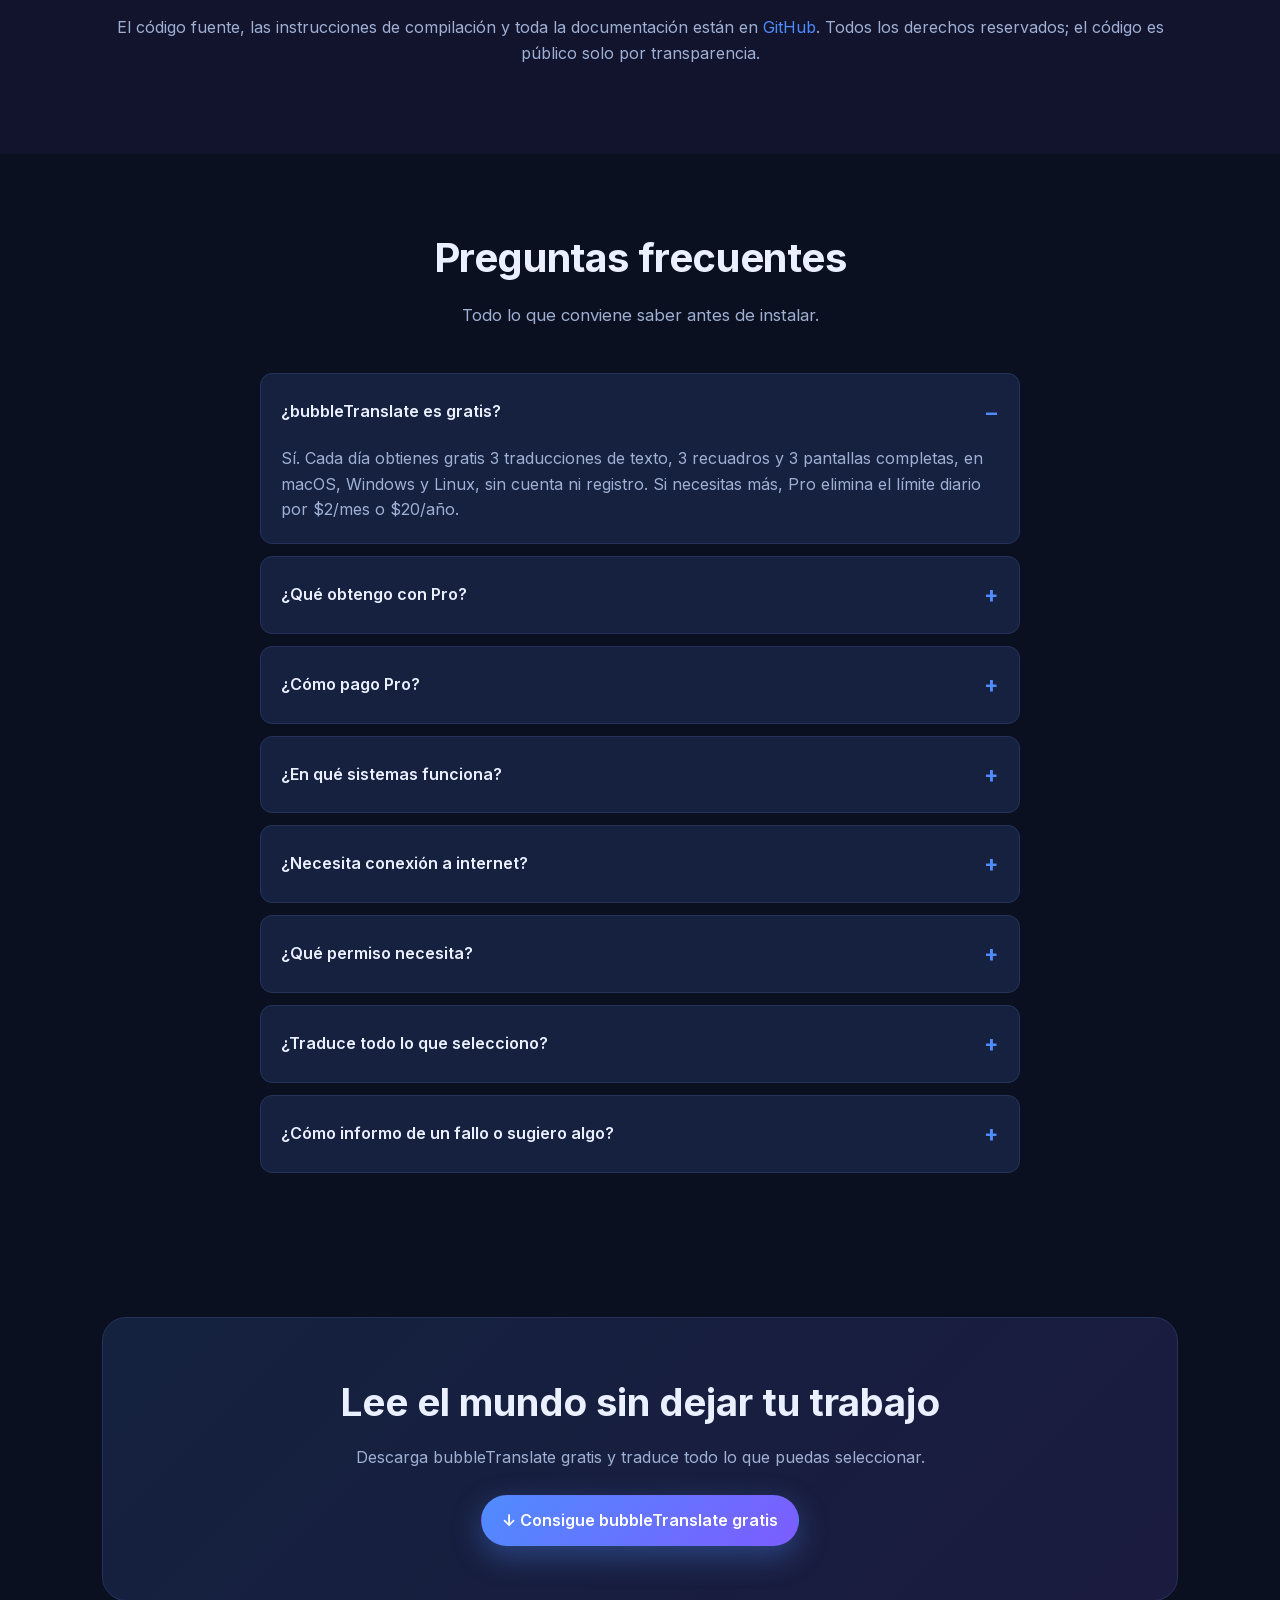
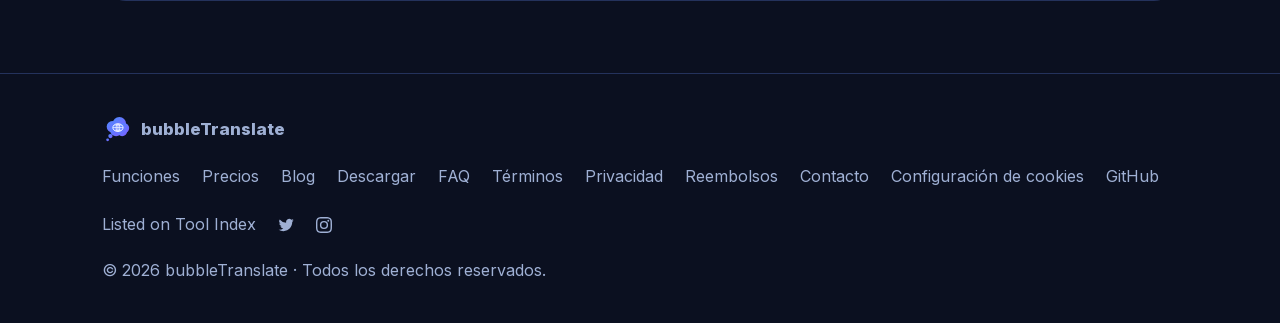
==== commit 779694d4: "Say the free plan gives three of each a day Three translations of selected text, three screen boxes " ====
--- a/es/index.html
+++ b/es/index.html
@@ -38,10 +38,10 @@
   <meta charset="UTF-8">
   <meta name="viewport" content="width=device-width, initial-scale=1.0">
   <title>bubbleTranslate — Traduce cualquier texto seleccionable sin salir de tu escritorio</title>
-  <meta name="description" content="bubbleTranslate es una ligera app de escritorio para macOS, Windows y Linux. Selecciona texto en cualquier app y aparece una burbuja junto al cursor con la traducción. 10 traducciones gratis al día; pásate a ilimitado con Pro desde $2/mes.">
+  <meta name="description" content="bubbleTranslate es una ligera app de escritorio para macOS, Windows y Linux. Selecciona texto en cualquier app y aparece una burbuja junto al cursor con la traducción. 3 gratis al día de cada función; pásate a ilimitado con Pro desde $2/mes.">
   <meta name="theme-color" content="#0b1020">
   <meta property="og:title" content="bubbleTranslate — Traduce cualquier texto seleccionable sin salir de tu escritorio">
-  <meta property="og:description" content="bubbleTranslate es una ligera app de escritorio para macOS, Windows y Linux. Selecciona texto en cualquier app y aparece una burbuja junto al cursor con la traducción. 10 traducciones gratis al día; pásate a ilimitado con Pro desde $2/mes.">
+  <meta property="og:description" content="bubbleTranslate es una ligera app de escritorio para macOS, Windows y Linux. Selecciona texto en cualquier app y aparece una burbuja junto al cursor con la traducción. 3 gratis al día de cada función; pásate a ilimitado con Pro desde $2/mes.">
   <meta property="og:type" content="website">
   <link rel="icon" type="image/svg+xml" href="/favicon.svg">
   <link rel="preload" href="/fonts/inter-latin.woff2" as="font" type="font/woff2" crossorigin>
@@ -70,7 +70,7 @@
     "url": "https://bubbletranslate.app/",
     "downloadUrl": "https://bubbletranslate.app/#download",
     "softwareHelp": "https://github.com/pelamx/bubbleTranslate",
-    "description": "Select text in any app and a bubble appears at your cursor with the translation. 10 free translations a day; go unlimited with Pro.",
+    "description": "Select text in any app and a bubble appears at your cursor with the translation. 3 free a day of each feature; go unlimited with Pro.",
     "offers": [
       { "@type": "Offer", "price": "0", "priceCurrency": "USD", "name": "Free" },
       { "@type": "Offer", "price": "2", "priceCurrency": "USD", "name": "Pro (monthly)" },
@@ -123,14 +123,14 @@
     <section class="hero">
       <div class="container hero-grid">
         <div>
-          <span class="pill" data-i18n="hero.pill">🫧 App de escritorio para macOS, Windows y Linux · 10 traducciones gratis al día</span>
+          <span class="pill" data-i18n="hero.pill">🫧 App de escritorio para macOS, Windows y Linux · 3 gratis al día de cada función</span>
           <h1 data-i18n="hero.h1">Traduce cualquier cosa que puedas leer <span class="grad">sin salir de tu escritorio.</span></h1>
           <p class="lead" data-i18n="hero.lead">Se acabaron las interrupciones mientras lees. Deja de copiar y pegar texto en Google Translate. <b>Mantén pulsada la tecla Alt (Option en Mac) y selecciona el texto o haz doble clic en una palabra</b> para leer la traducción justo donde estás.</p>
           <div class="hero-actions">
             <a class="btn btn-primary" id="heroDownload" href="#download" data-i18n="hero.dlfree">↓ Descargar gratis</a>
             <a class="btn btn-ghost" href="#how" data-i18n="hero.see">Mira cómo funciona</a>
           </div>
-          <p class="hero-note" data-i18n="hero.note">Sin anuncios · 10 traducciones al día · Pro desde $2/mes para ilimitado</p>
+          <p class="hero-note" data-i18n="hero.note">Sin anuncios · 3 gratis al día de cada función · Pro desde $2/mes para ilimitado</p>
         </div>
         <div class="mockup">
           <div class="video-frame">
@@ -207,7 +207,7 @@
         <div class="section-head">
           <p class="kicker" data-i18n="page.kicker">Nuevo</p>
           <h2 data-i18n="page.h2">¿Aún no es suficiente? Traduce la página entera con una sola tecla.</h2>
-          <p data-i18n="page.p">Una web, un PDF, una terminal, un juego, una app que nadie tradujo — pulsa <b>⌘⇧F</b> en un Mac o <b>Ctrl+Shift+F</b> en Windows y Linux, y cada párrafo de tu pantalla pasa a tu idioma, justo donde estaba. El mismo diseño, la misma letra, el mismo tamaño, los mismos colores: parece escrito en tu idioma desde el principio. El código y los nombres de archivo no se tocan. Cualquier tecla o un clic devuelve el original. Tres traducciones de pantalla gratis al día; ilimitadas con Pro.</p>
+          <p data-i18n="page.p">Una web, un PDF, una terminal, un juego, una app que nadie tradujo — pulsa <b>⌘⇧F</b> en un Mac o <b>Ctrl+Shift+F</b> en Windows y Linux, y cada párrafo de tu pantalla pasa a tu idioma, justo donde estaba. El mismo diseño, la misma letra, el mismo tamaño, los mismos colores: parece escrito en tu idioma desde el principio. El código y los nombres de archivo no se tocan. Cualquier tecla o un clic devuelve el original. Tres traducciones de pantalla completa gratis al día; ilimitadas con Pro.</p>
         </div>
         <div class="how-ocr">
           <div class="video-frame">
@@ -400,7 +400,7 @@
       <div class="container">
         <div class="section-head">
           <h2 data-i18n="price.head.h2">Precios sencillos</h2>
-          <p data-i18n="price.head.p">Empieza gratis con 10 traducciones al día. Pásate a ilimitado cuando necesites más.</p>
+          <p data-i18n="price.head.p">Empieza gratis con 3 traducciones de texto, 3 recuadros y 3 pantallas completas al día. Pásate a ilimitado cuando necesites más.</p>
         </div>
         <div class="pricing">
           <div class="price-card">
@@ -408,7 +408,7 @@
             <div class="price"><span class="amount">$0</span><span class="per" data-i18n="price.free.per">para siempre</span></div>
             <p class="price-tag" data-i18n="price.free.tag">Para lecturas ligeras del día a día.</p>
             <ul class="plan-list">
-              <li data-i18n="price.free.1">✓ <b>10 traducciones al día</b></li>
+              <li data-i18n="price.free.1">✓ <b>3 traducciones, 3 recuadros y 3 pantallas completas al día</b></li>
               <li data-i18n="price.free.2">✓ Funciona allí donde puedas seleccionar texto</li>
               <li data-i18n="price.free.3">✓ Cambio automático de proveedor</li>
               <li data-i18n="price.free.4">✓ Burbuja en el cursor, barra de menú / bandeja</li>
@@ -442,7 +442,7 @@
       <div class="container">
         <div class="section-head">
           <h2 data-i18n="dl.head.h2">Descarga bubbleTranslate</h2>
-          <p data-i18n="dl.head.p">Instalación gratuita, con 10 traducciones al día. Pásate a Pro cuando quieras para ilimitado.</p>
+          <p data-i18n="dl.head.p">Instalación gratuita, con 3 gratis al día de cada función. Pásate a Pro cuando quieras para ilimitado.</p>
         </div>
         <div class="dl-grid">
           <div class="dl-card" data-os="mac">
@@ -552,7 +552,7 @@
           <p data-i18n="faq.head.p">Todo lo que conviene saber antes de instalar.</p>
         </div>
         <div class="faq">
-          <details open><summary data-i18n="faq.q1">¿bubbleTranslate es gratis?</summary><p data-i18n="faq.a1">Sí. Obtienes 10 traducciones al día gratis, en macOS, Windows y Linux, sin cuenta ni registro. Si necesitas más, Pro elimina el límite diario por $2/mes o $20/año.</p></details>
+          <details open><summary data-i18n="faq.q1">¿bubbleTranslate es gratis?</summary><p data-i18n="faq.a1">Sí. Cada día obtienes gratis 3 traducciones de texto, 3 recuadros y 3 pantallas completas, en macOS, Windows y Linux, sin cuenta ni registro. Si necesitas más, Pro elimina el límite diario por $2/mes o $20/año.</p></details>
           <details><summary data-i18n="faq.q2">¿Qué obtengo con Pro?</summary><p data-i18n="faq.a2">Traducciones ilimitadas en hasta tres equipos, por $2/mes o $20/año (el plan anual regala dos meses). Una sola clave de licencia cubre todos tus equipos y apoya el desarrollo continuo de la app.</p></details>
           <details><summary data-i18n="faq.q3">¿Cómo pago Pro?</summary><p data-i18n="faq.a3">Mensual o anual. El cobro se realiza a través de Paddle, el comercio registrado, así que se te cobra en tu propia moneda. Los impuestos, si corresponden, los calcula y muestra Paddle en el checkout. Puedes cancelar cuando quieras.</p></details>
           <details><summary data-i18n="faq.q4">¿En qué sistemas funciona?</summary><p data-i18n="faq.a4">macOS, Windows y Linux. La versión de Windows es un único .exe que no requiere instalar nada y funciona en Windows 10 y 11, incluidos los equipos ARM. En Linux la descarga funciona en cualquier distribución con glibc 2.28 o superior — Ubuntu 20.04, Debian 10, Fedora, Arch y posteriores; leer texto de la pantalla funciona sin instalar nada, y lee bien — acentos y cualquier alfabeto — con Tesseract instalado.</p></details>
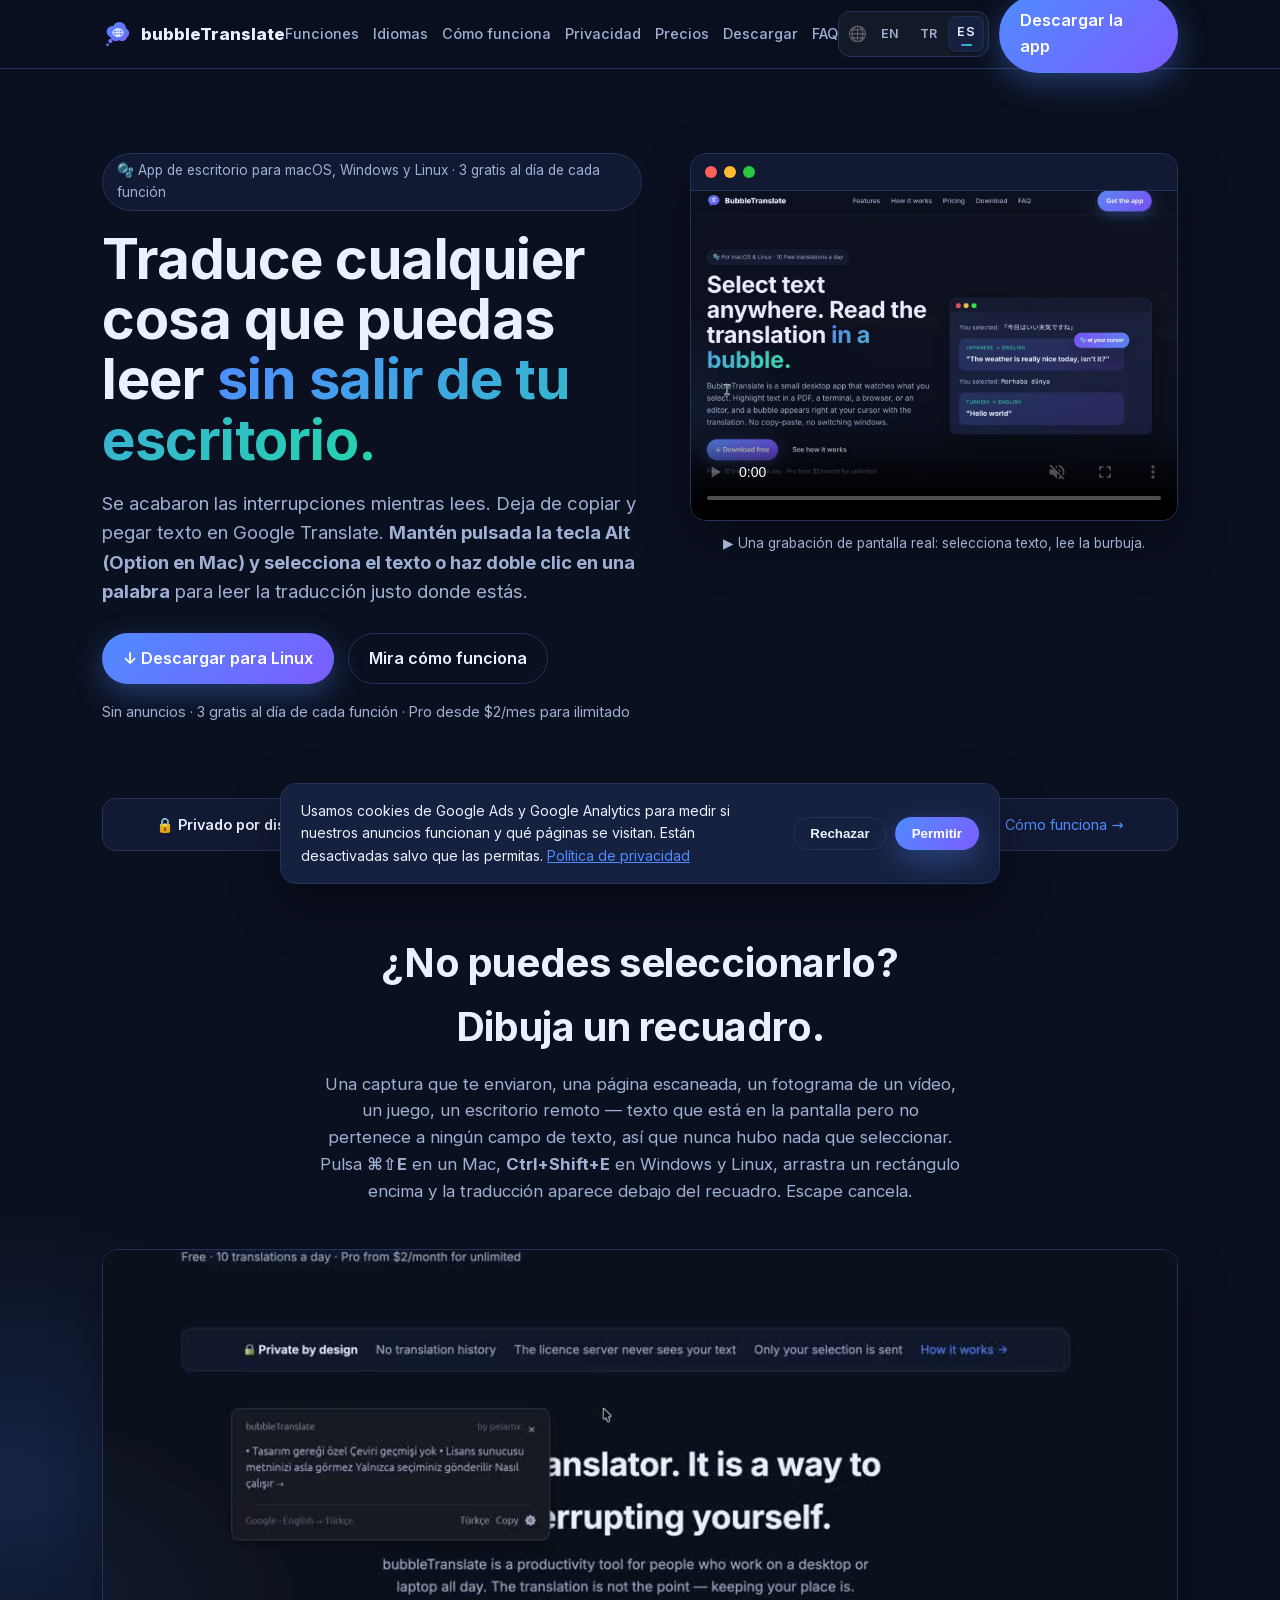
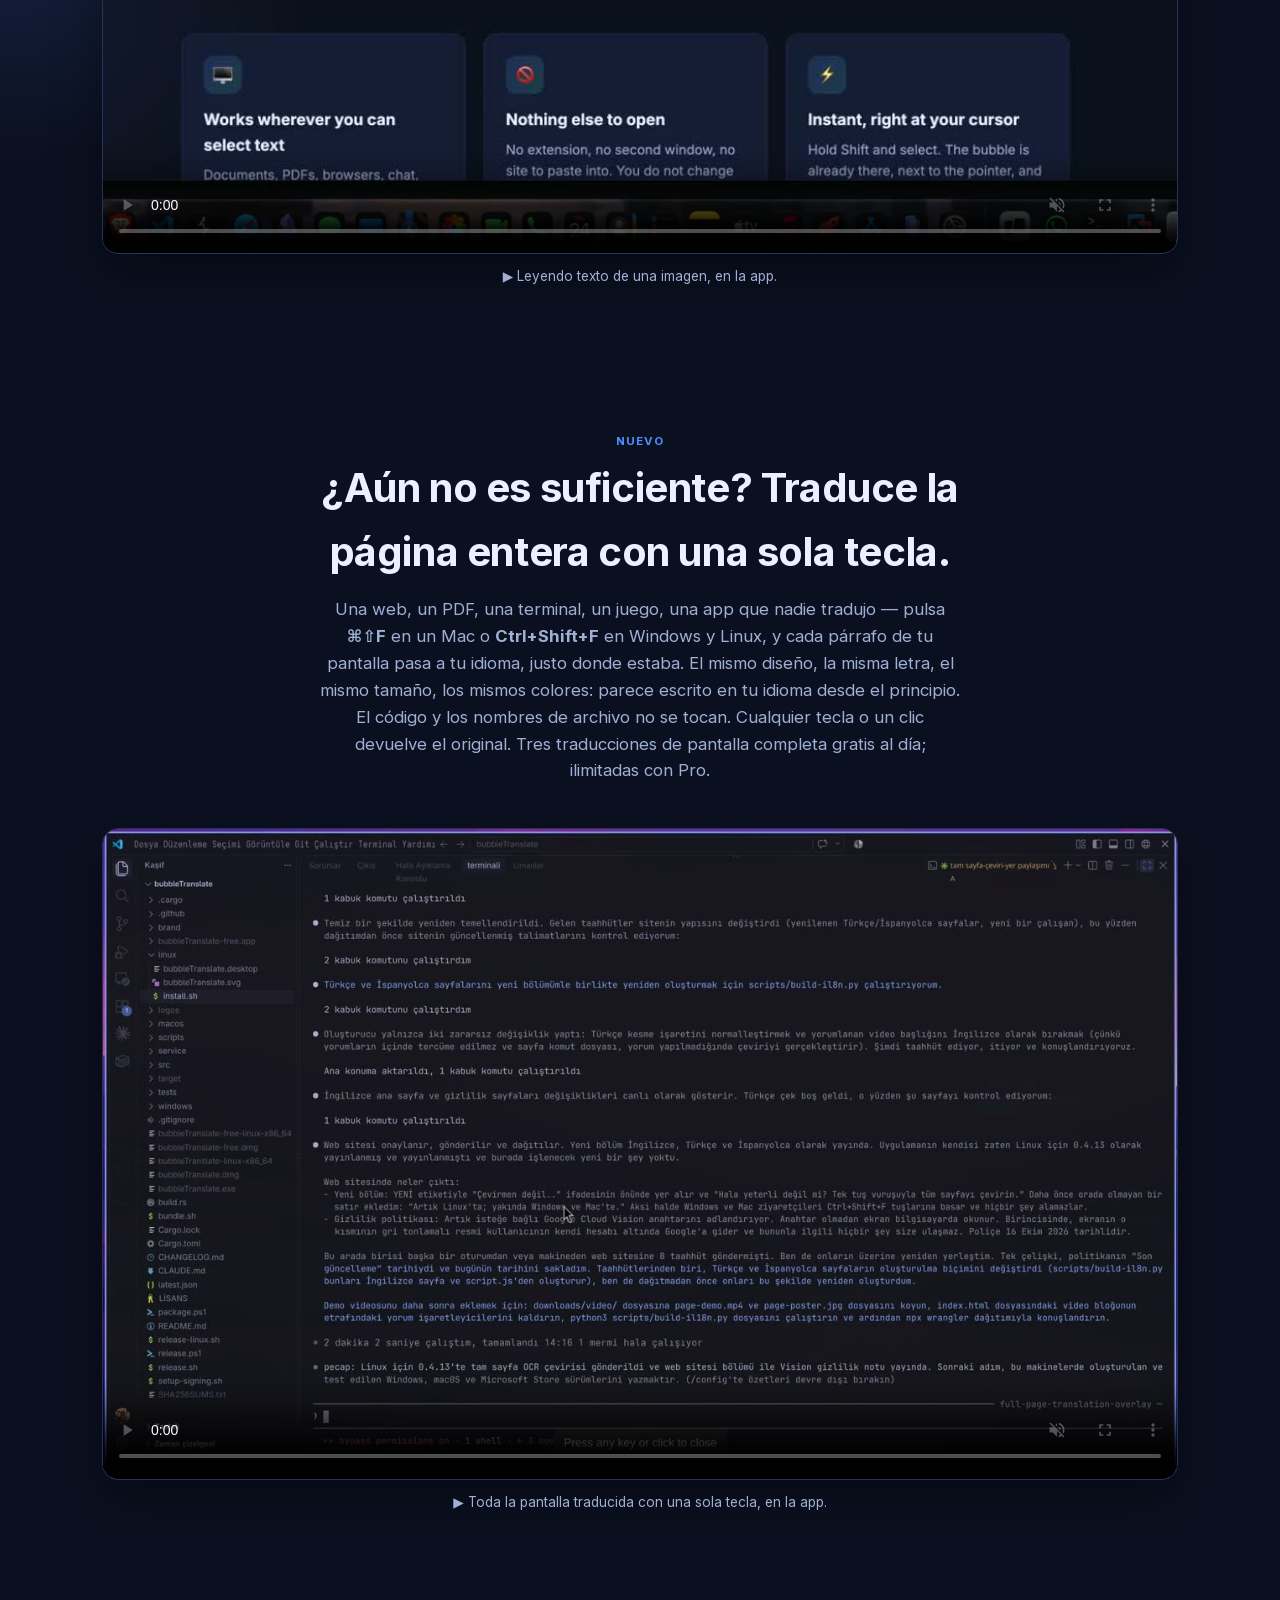
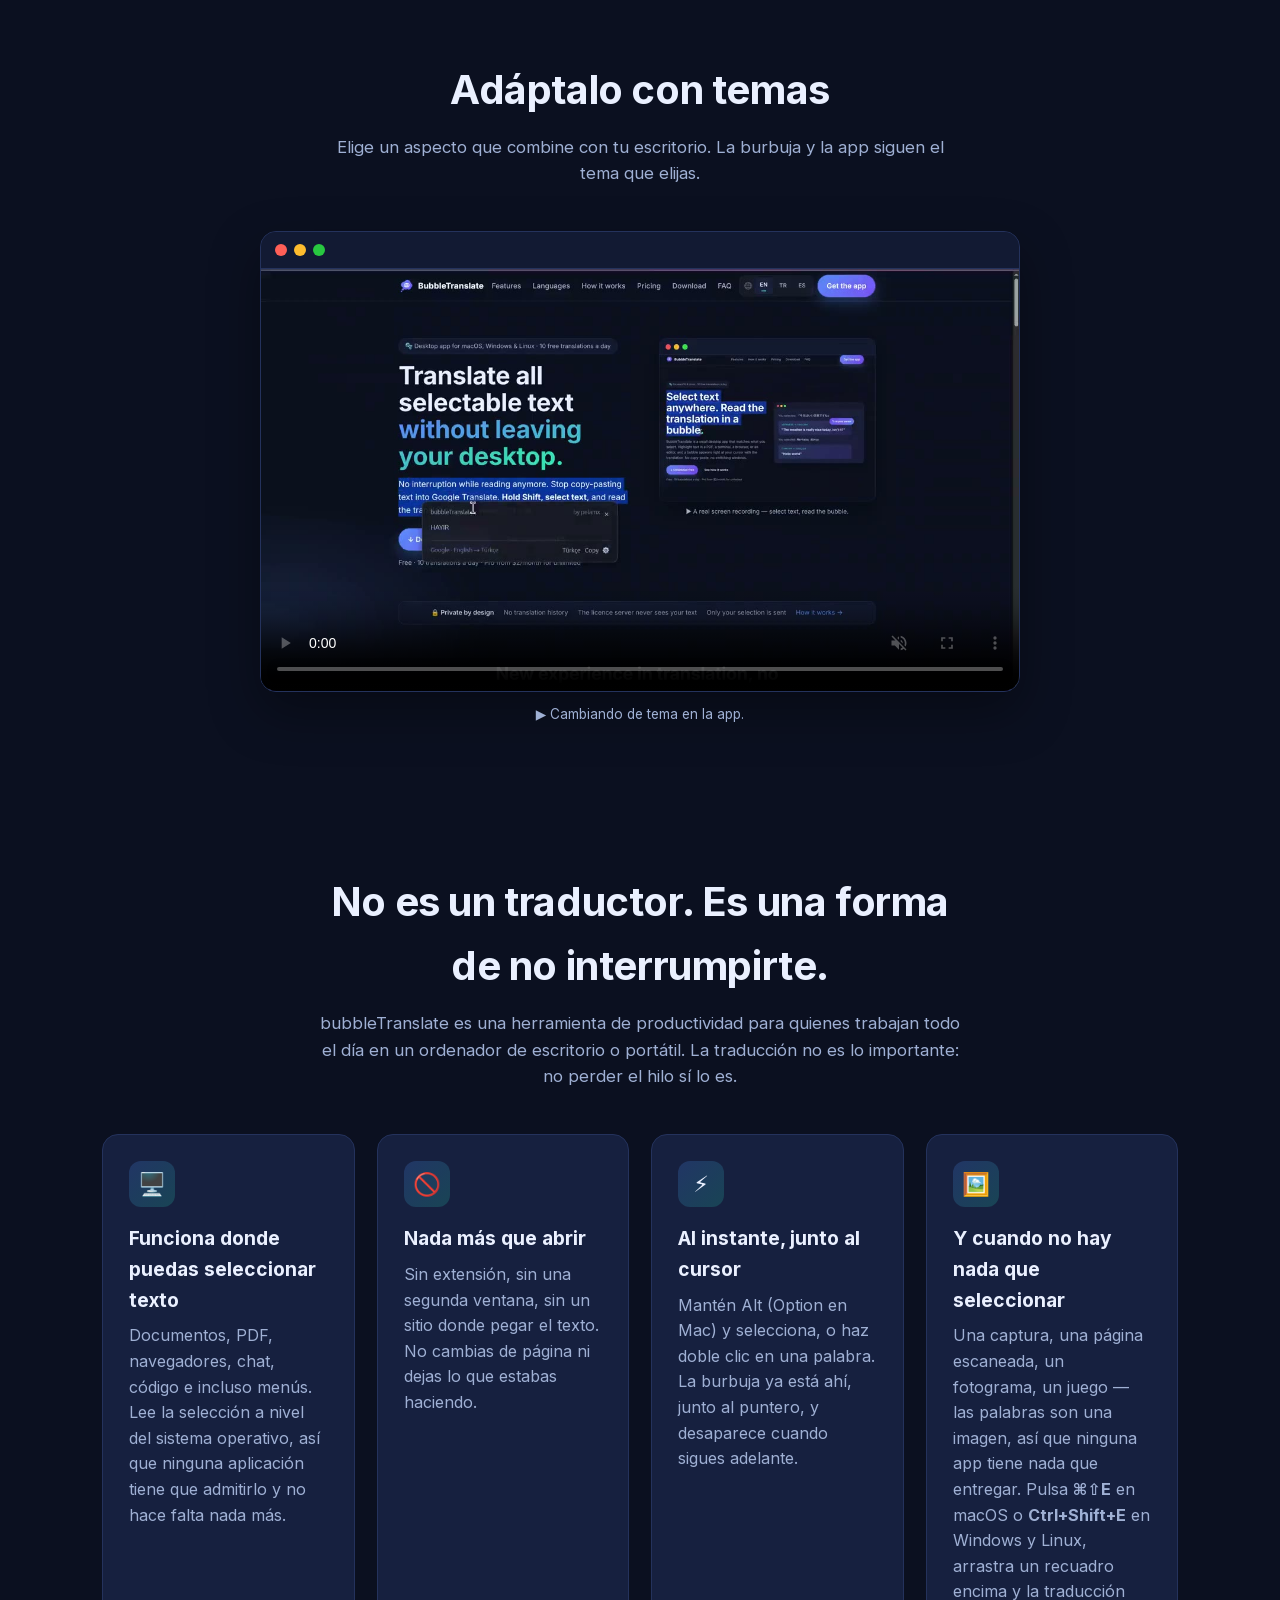
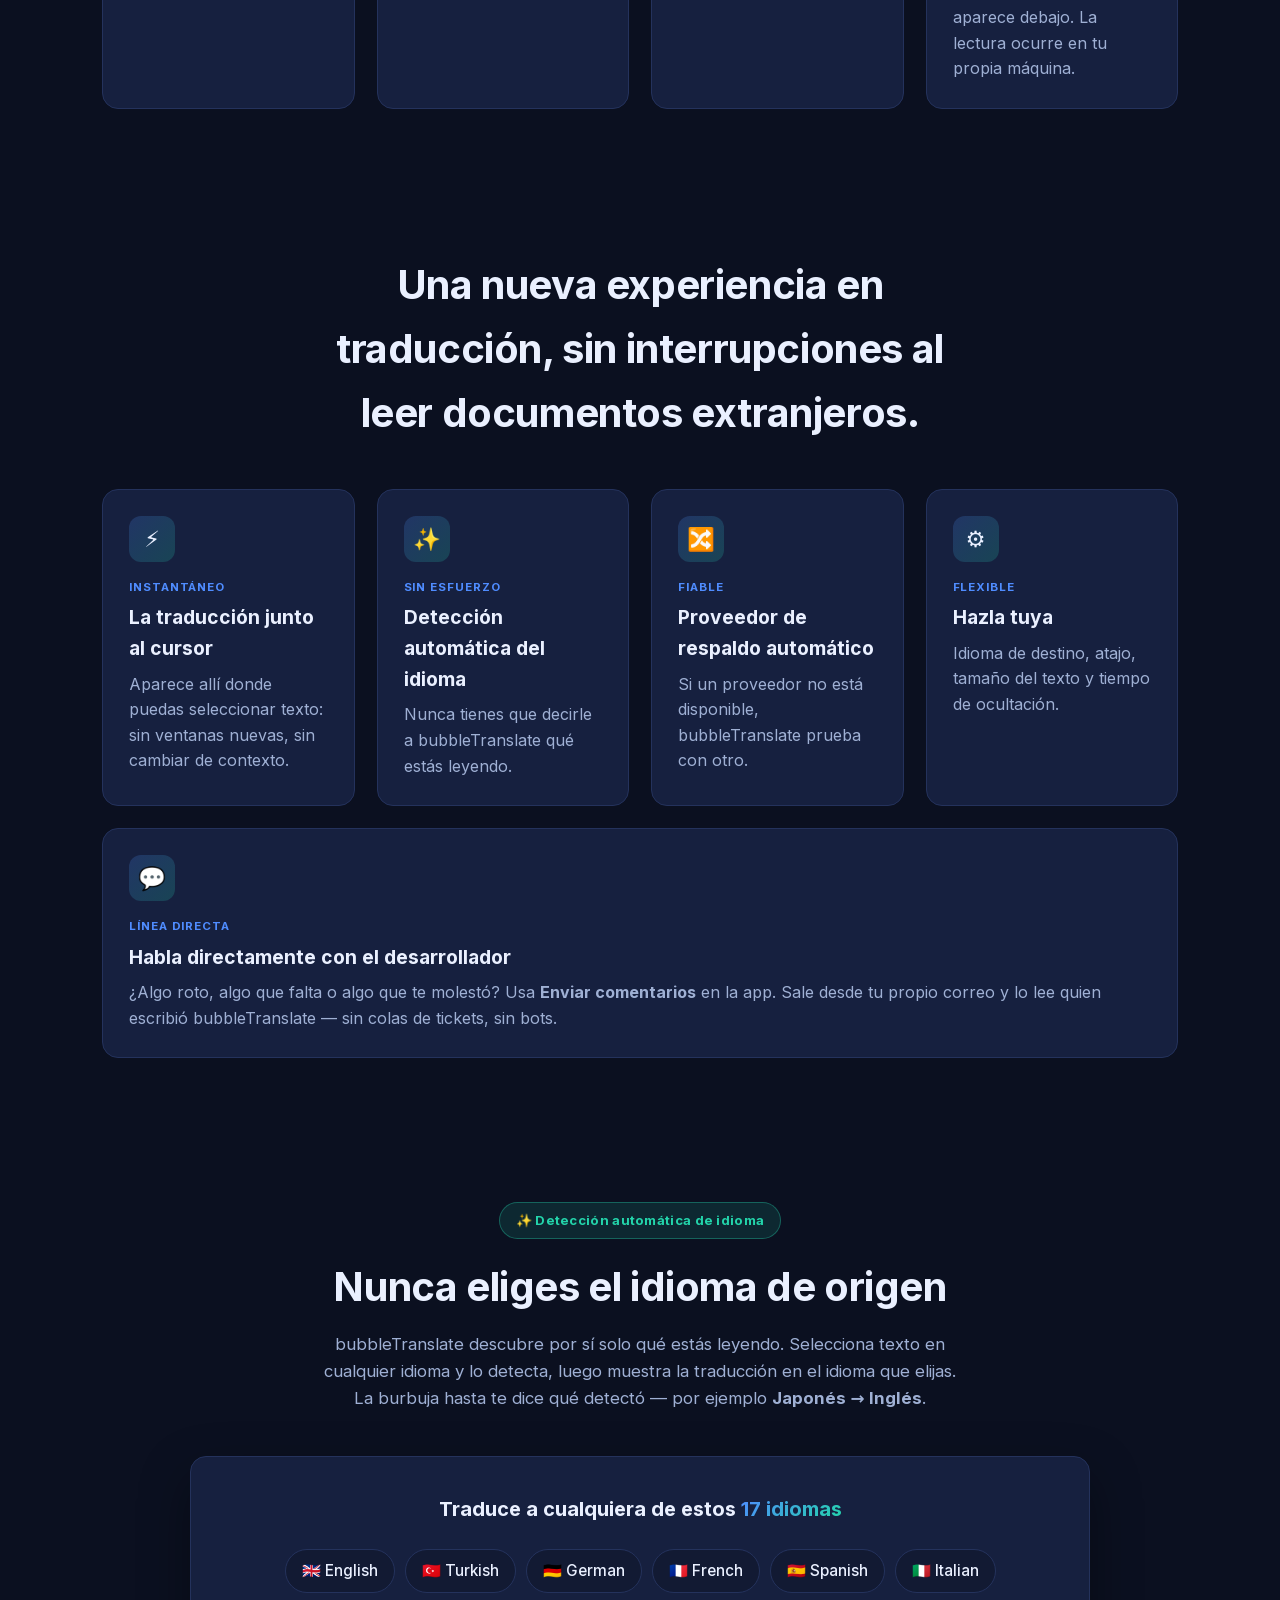
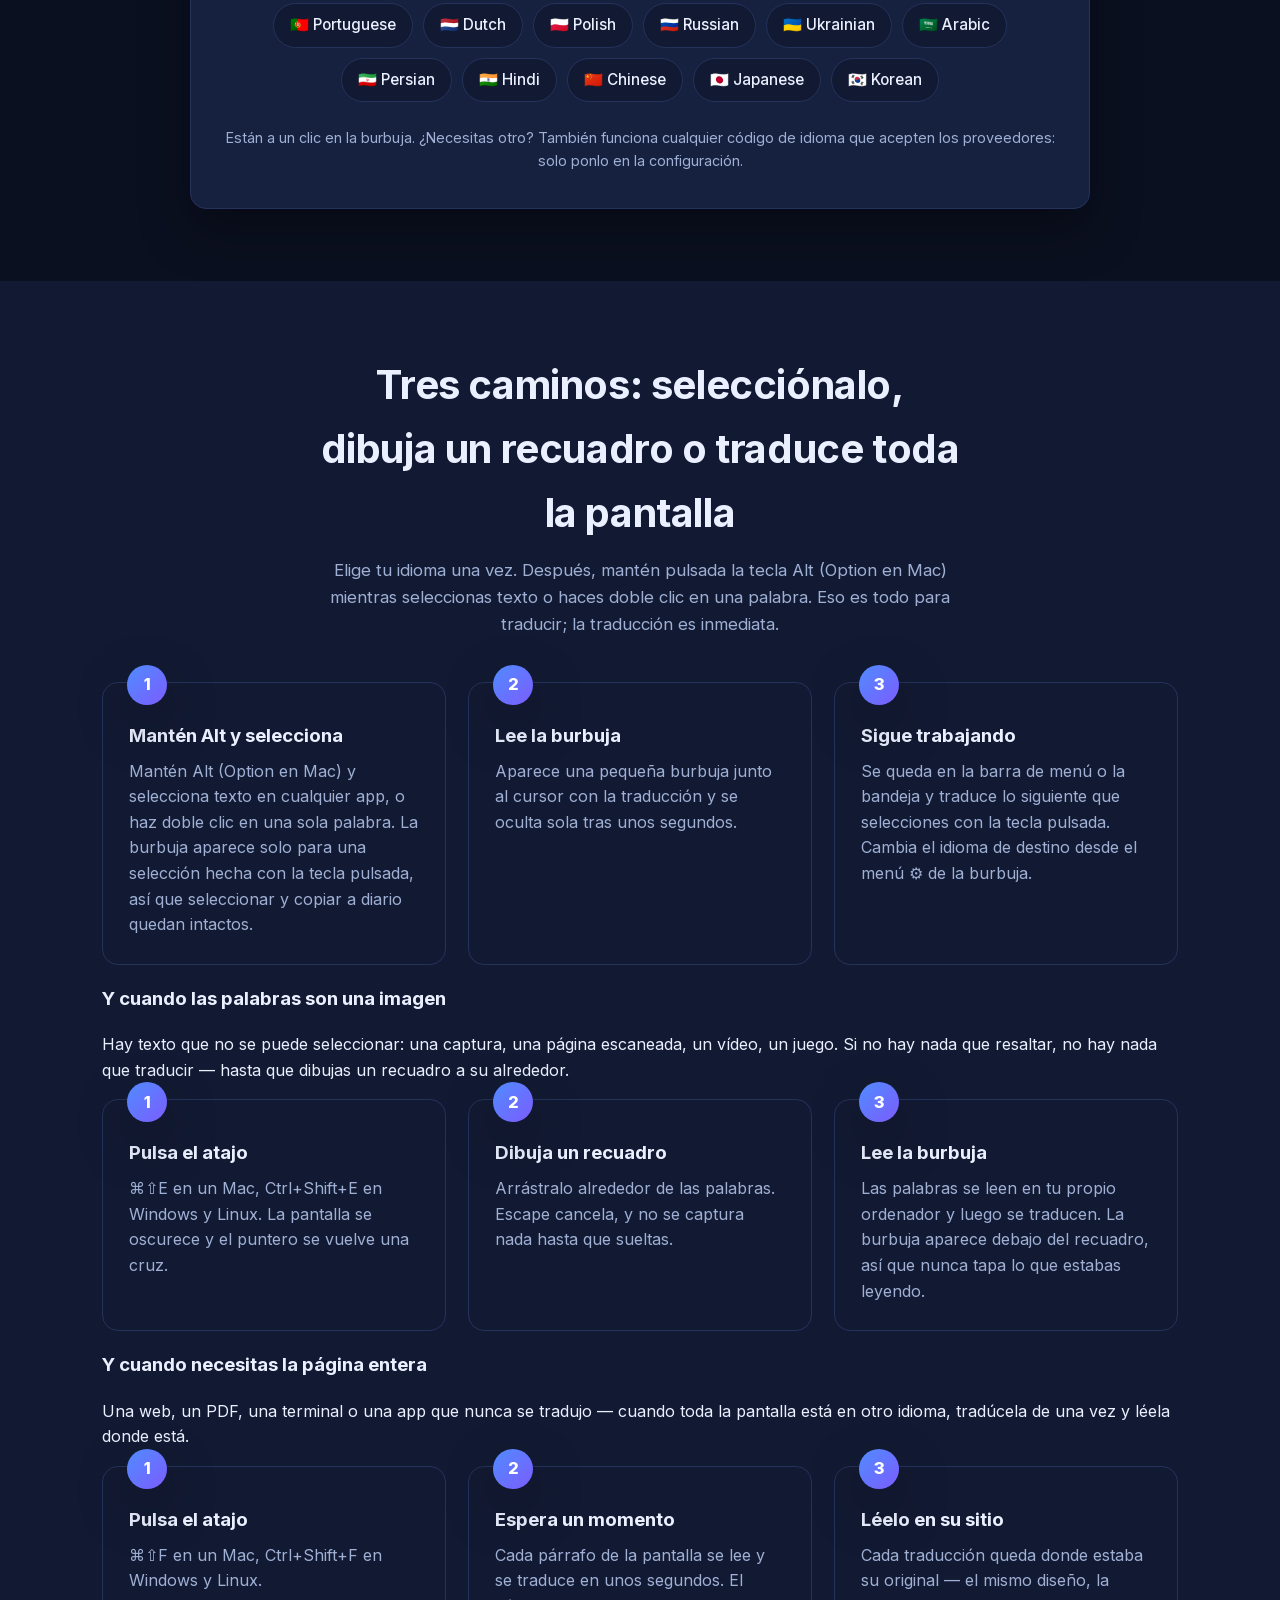
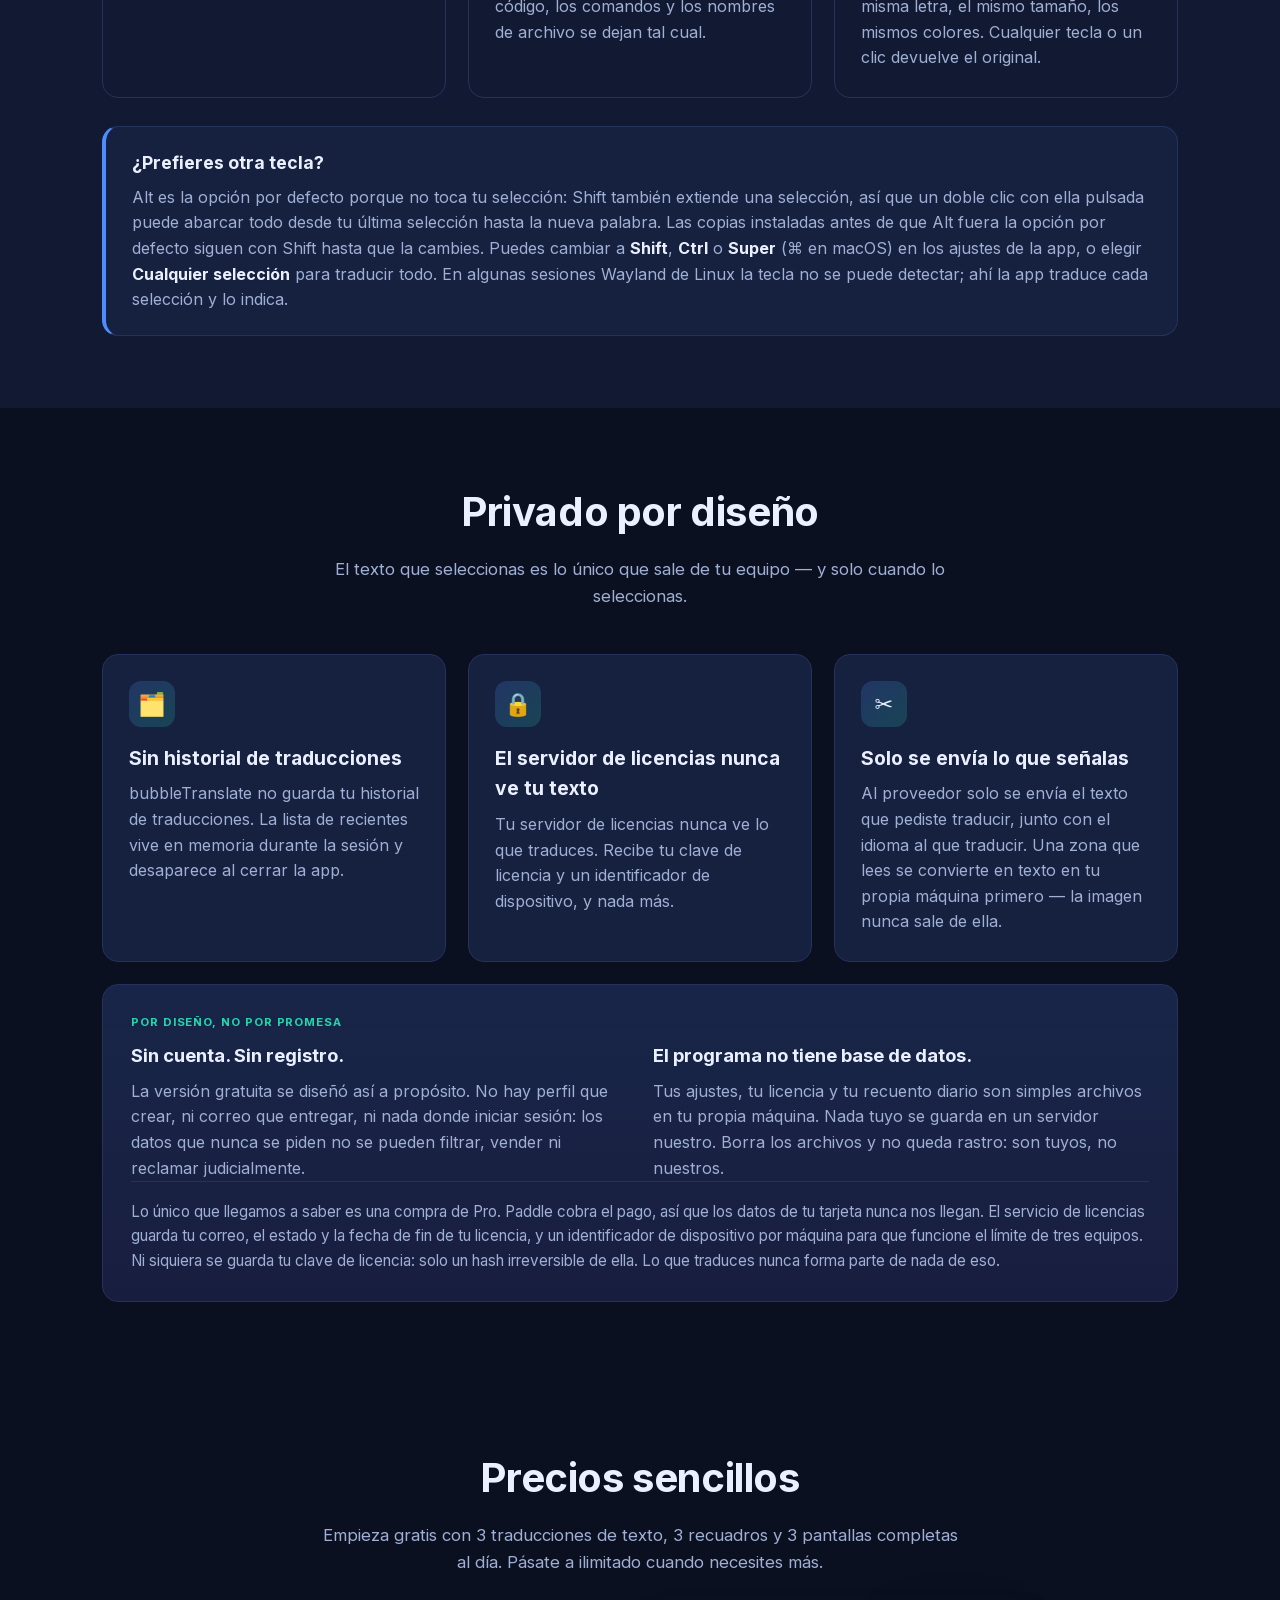
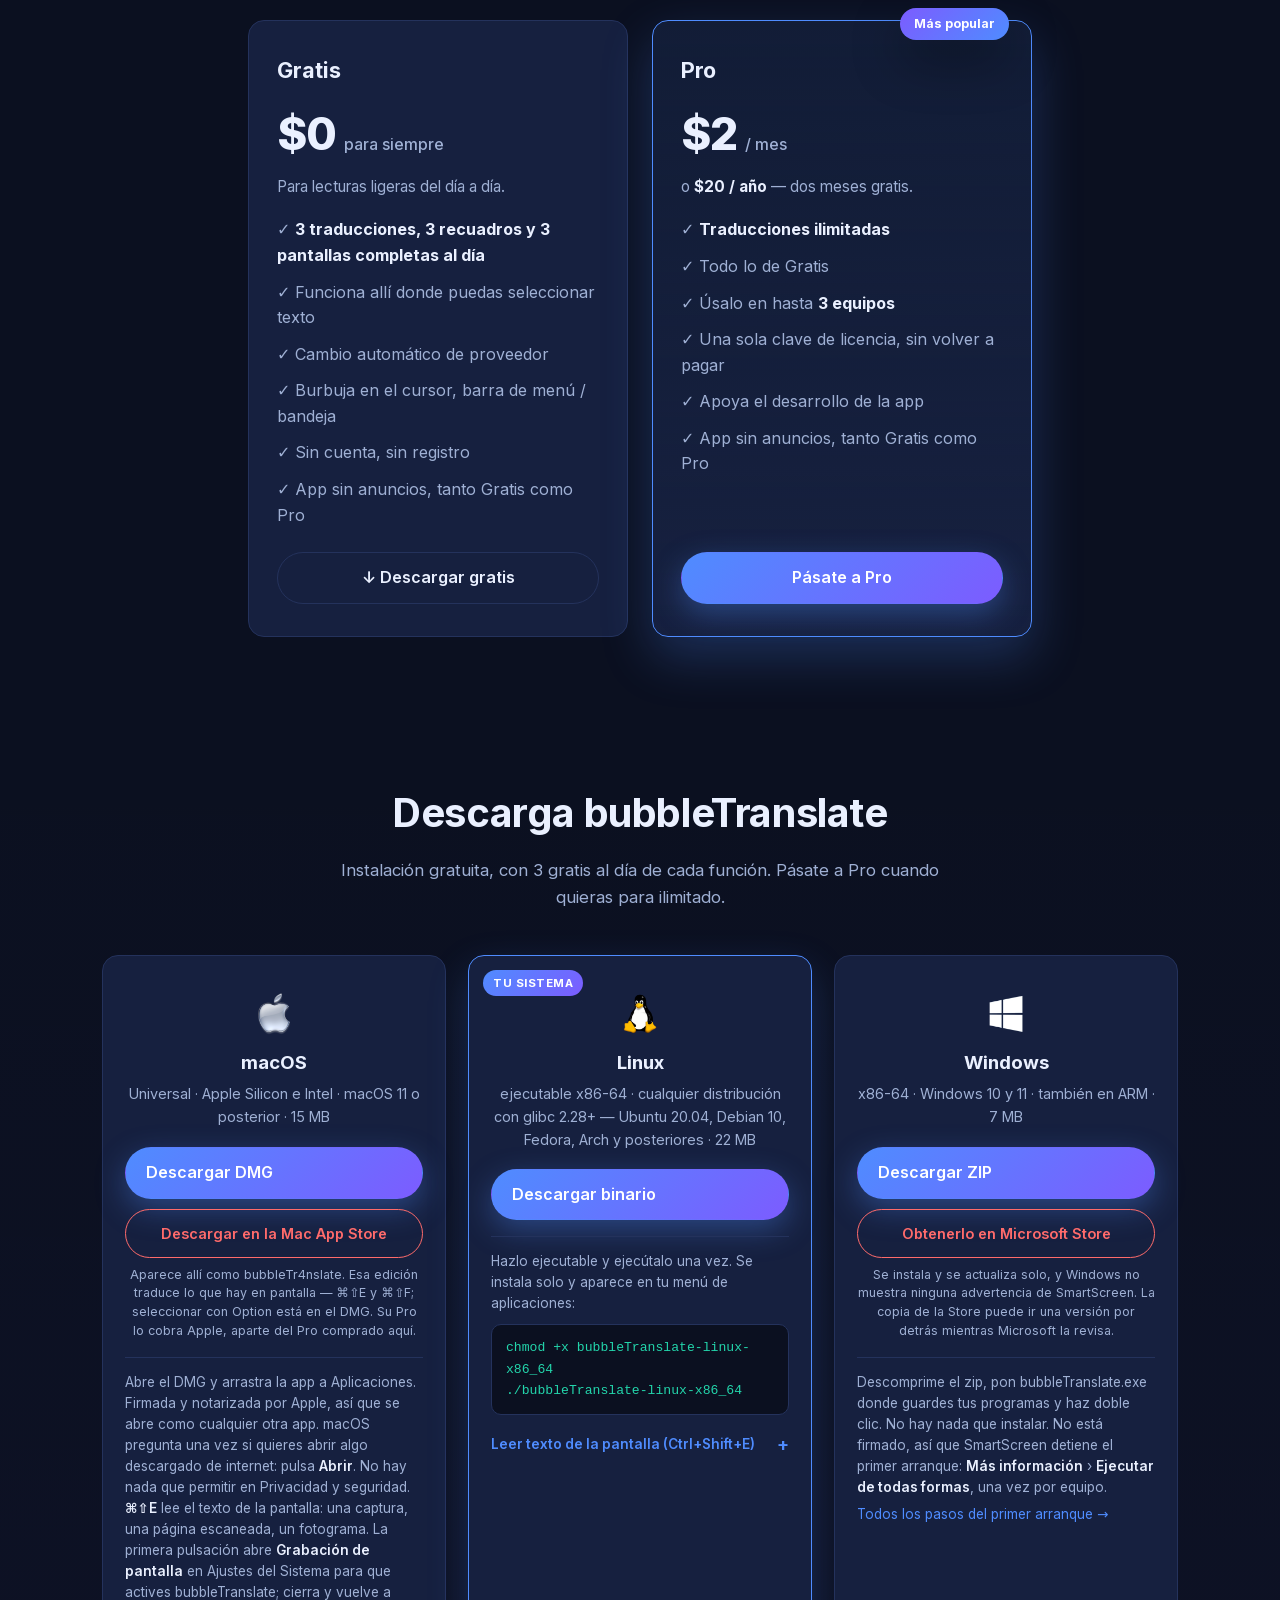
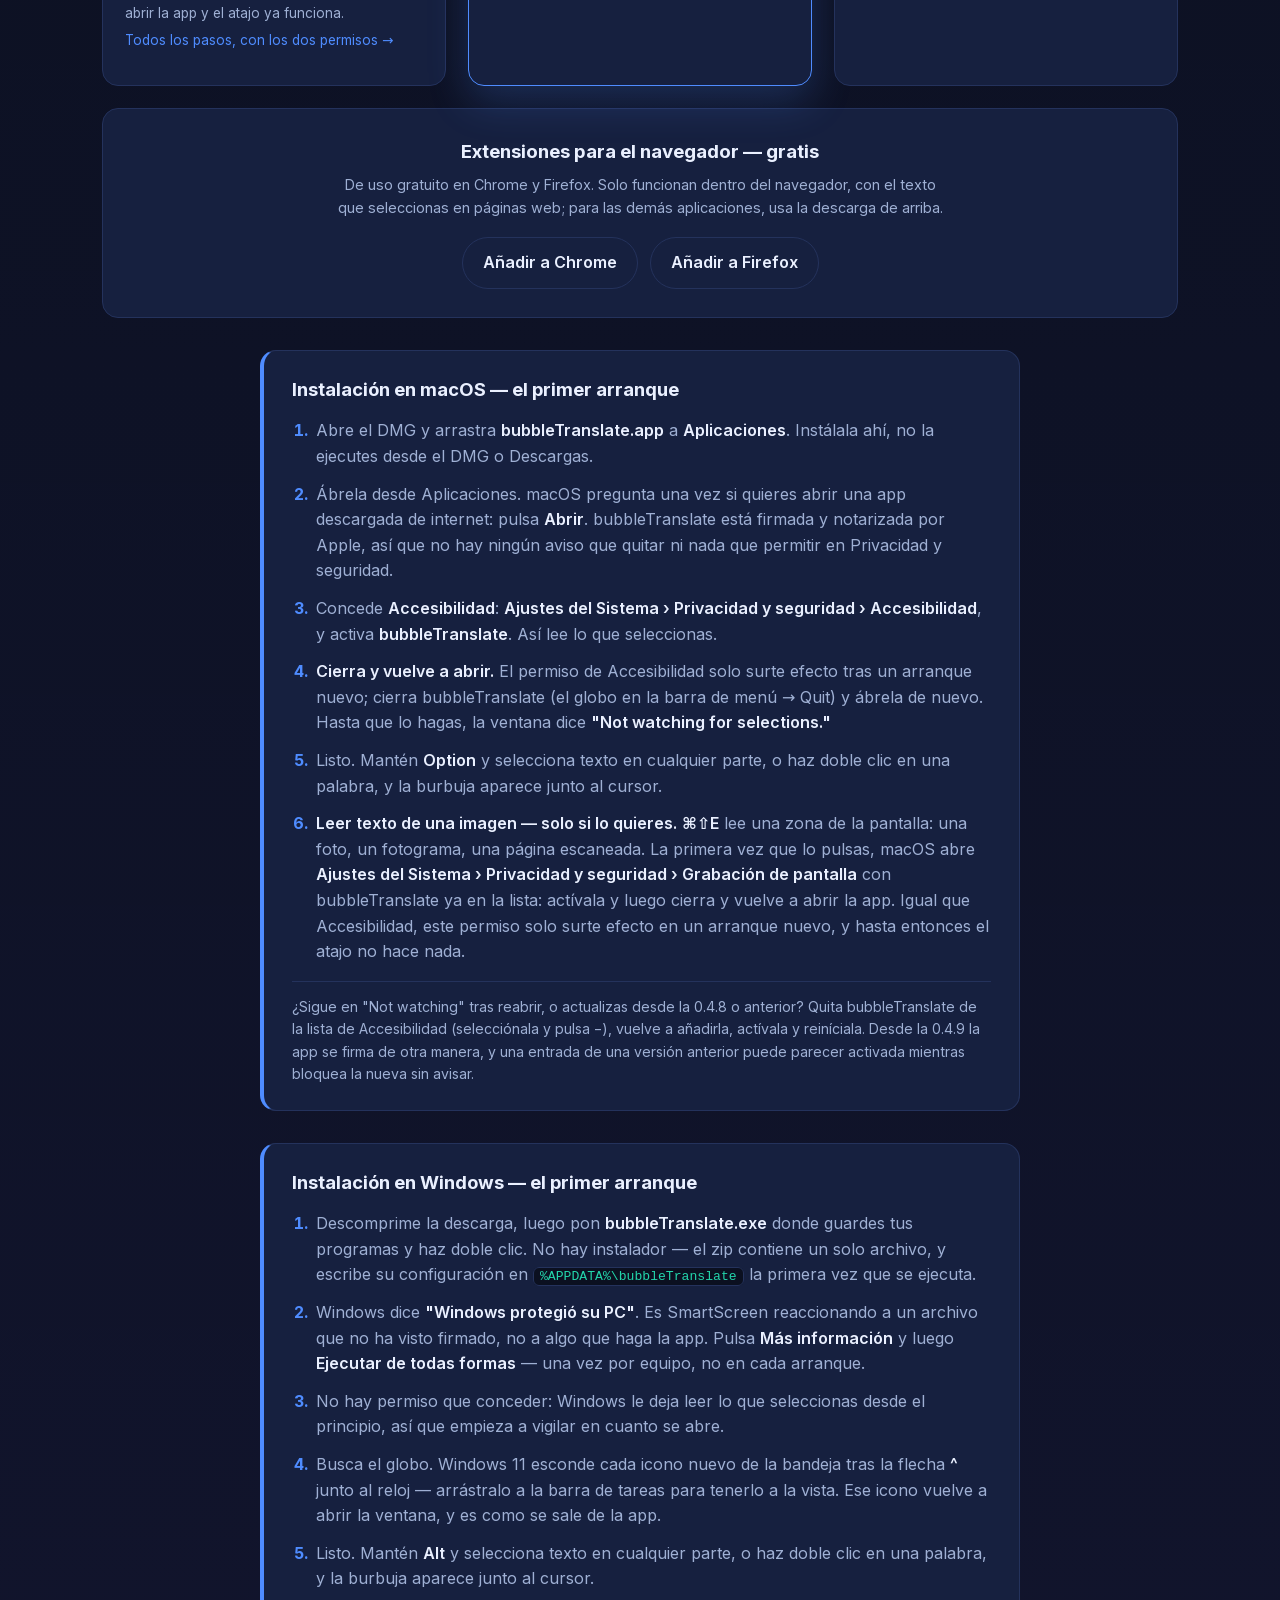
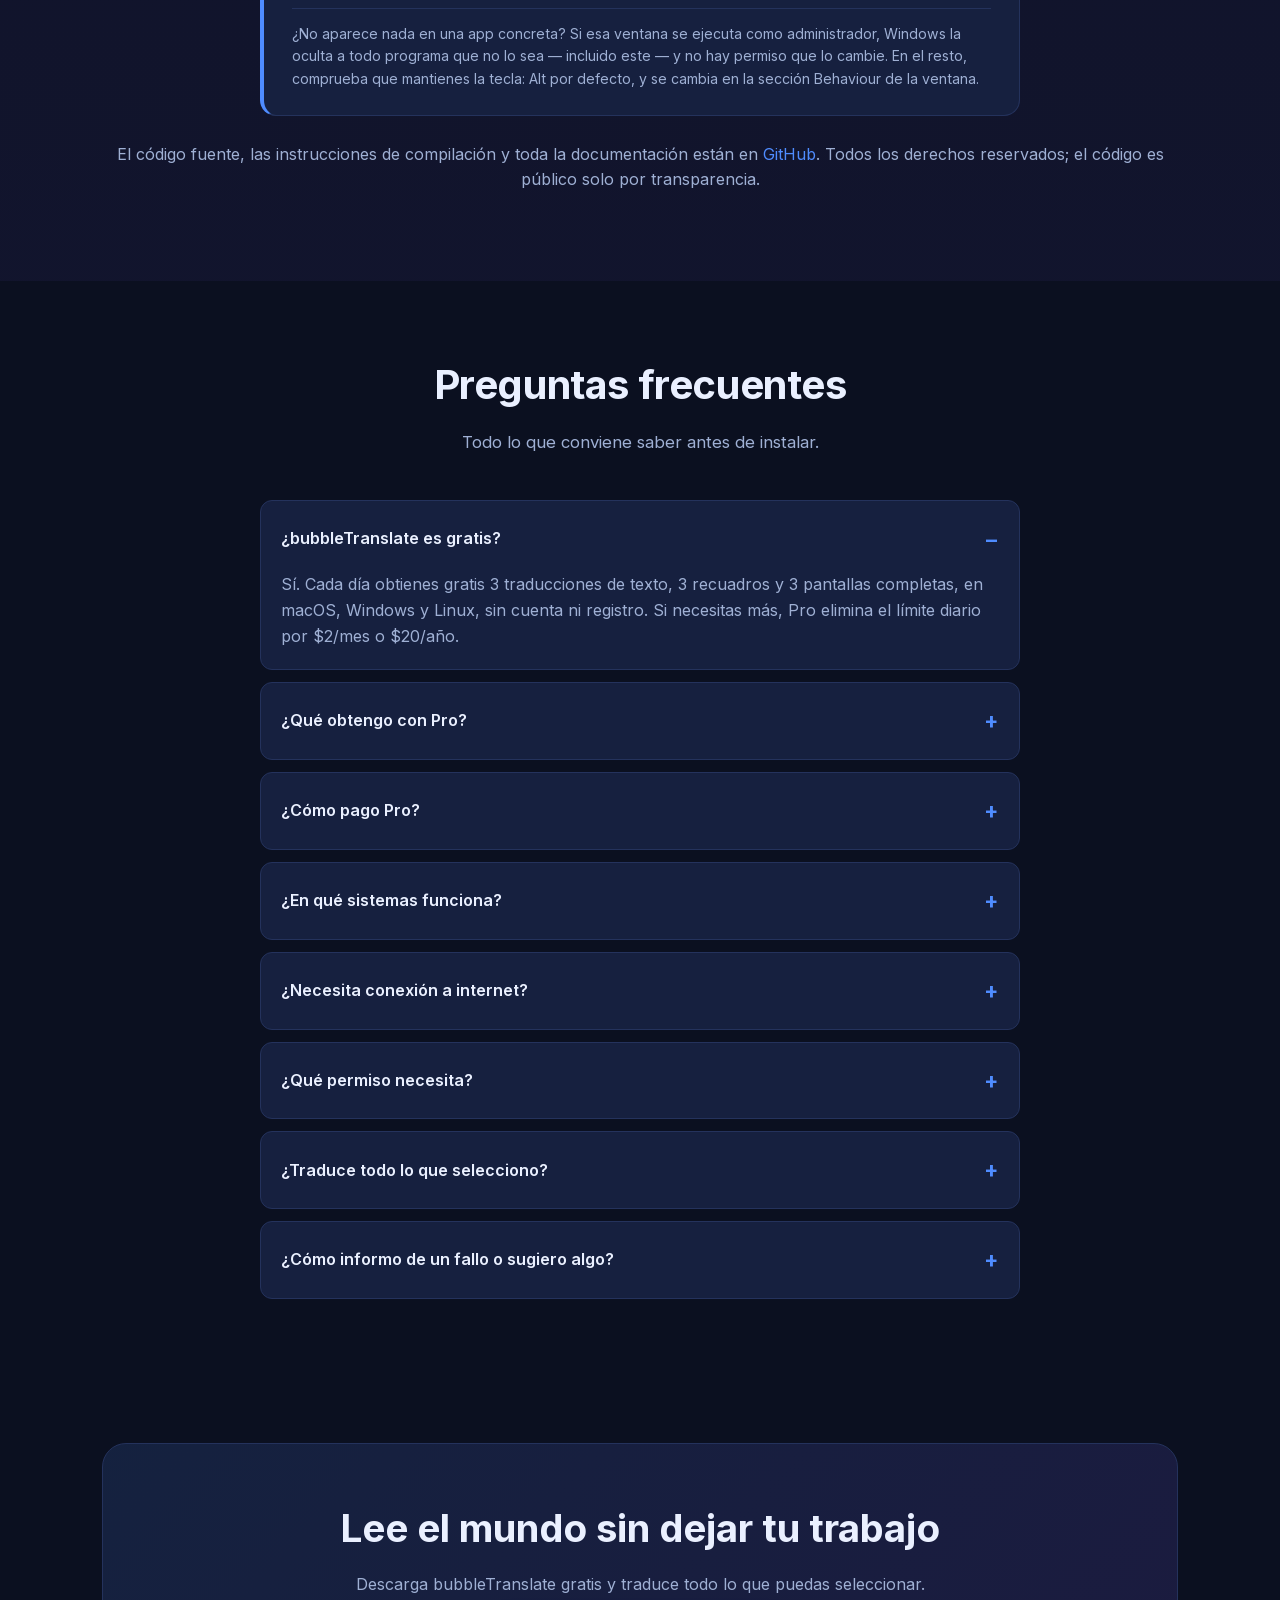
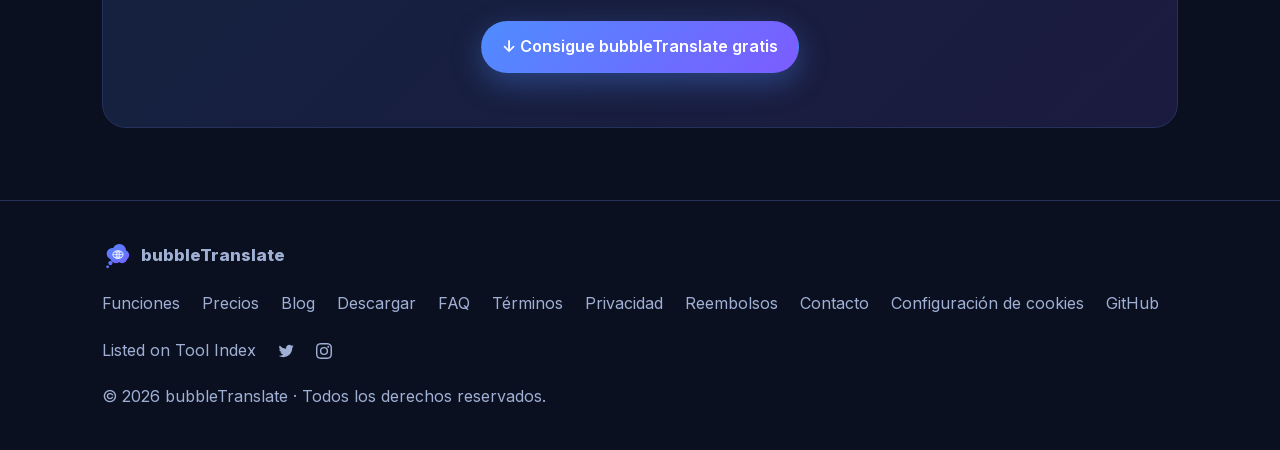
==== commit f374cfbe: "Link the Mac App Store edition from the macOS download card Co-Authored-By: Claude Opus 5.5 <noreply" ====
--- a/es/index.html
+++ b/es/index.html
@@ -450,6 +450,8 @@
             <h3>macOS <span class="dl-ver" data-ver="mac" hidden></span></h3>
             <p data-i18n="dl.mac.desc">Universal · Apple Silicon e Intel · macOS 11 o posterior · 15&nbsp;MB</p>
             <a class="btn btn-primary" href="https://github.com/pelamx/downloads/releases/latest" download data-i18n="dl.mac.btn">Descargar DMG</a>
+            <a class="btn btn-ghost dl-store" href="https://apps.apple.com/app/bubbletr4nslate/id6823892113" data-i18n="dl.mac.store">Descargar en la Mac App Store</a>
+            <span class="dl-store-note" data-i18n="dl.mac.store.note">Aparece allí como bubbleTr4nslate. Esa edición traduce lo que hay en pantalla — ⌘⇧E y ⌘⇧F; seleccionar con Option está en el DMG. Su Pro lo cobra Apple, aparte del Pro comprado aquí.</span>
             <div class="after-download" id="mac-after" hidden>
               <p class="after-h" data-i18n="dl.mac.after.h">Descargado. Dos pasos y ya funciona.</p>
               <ol>
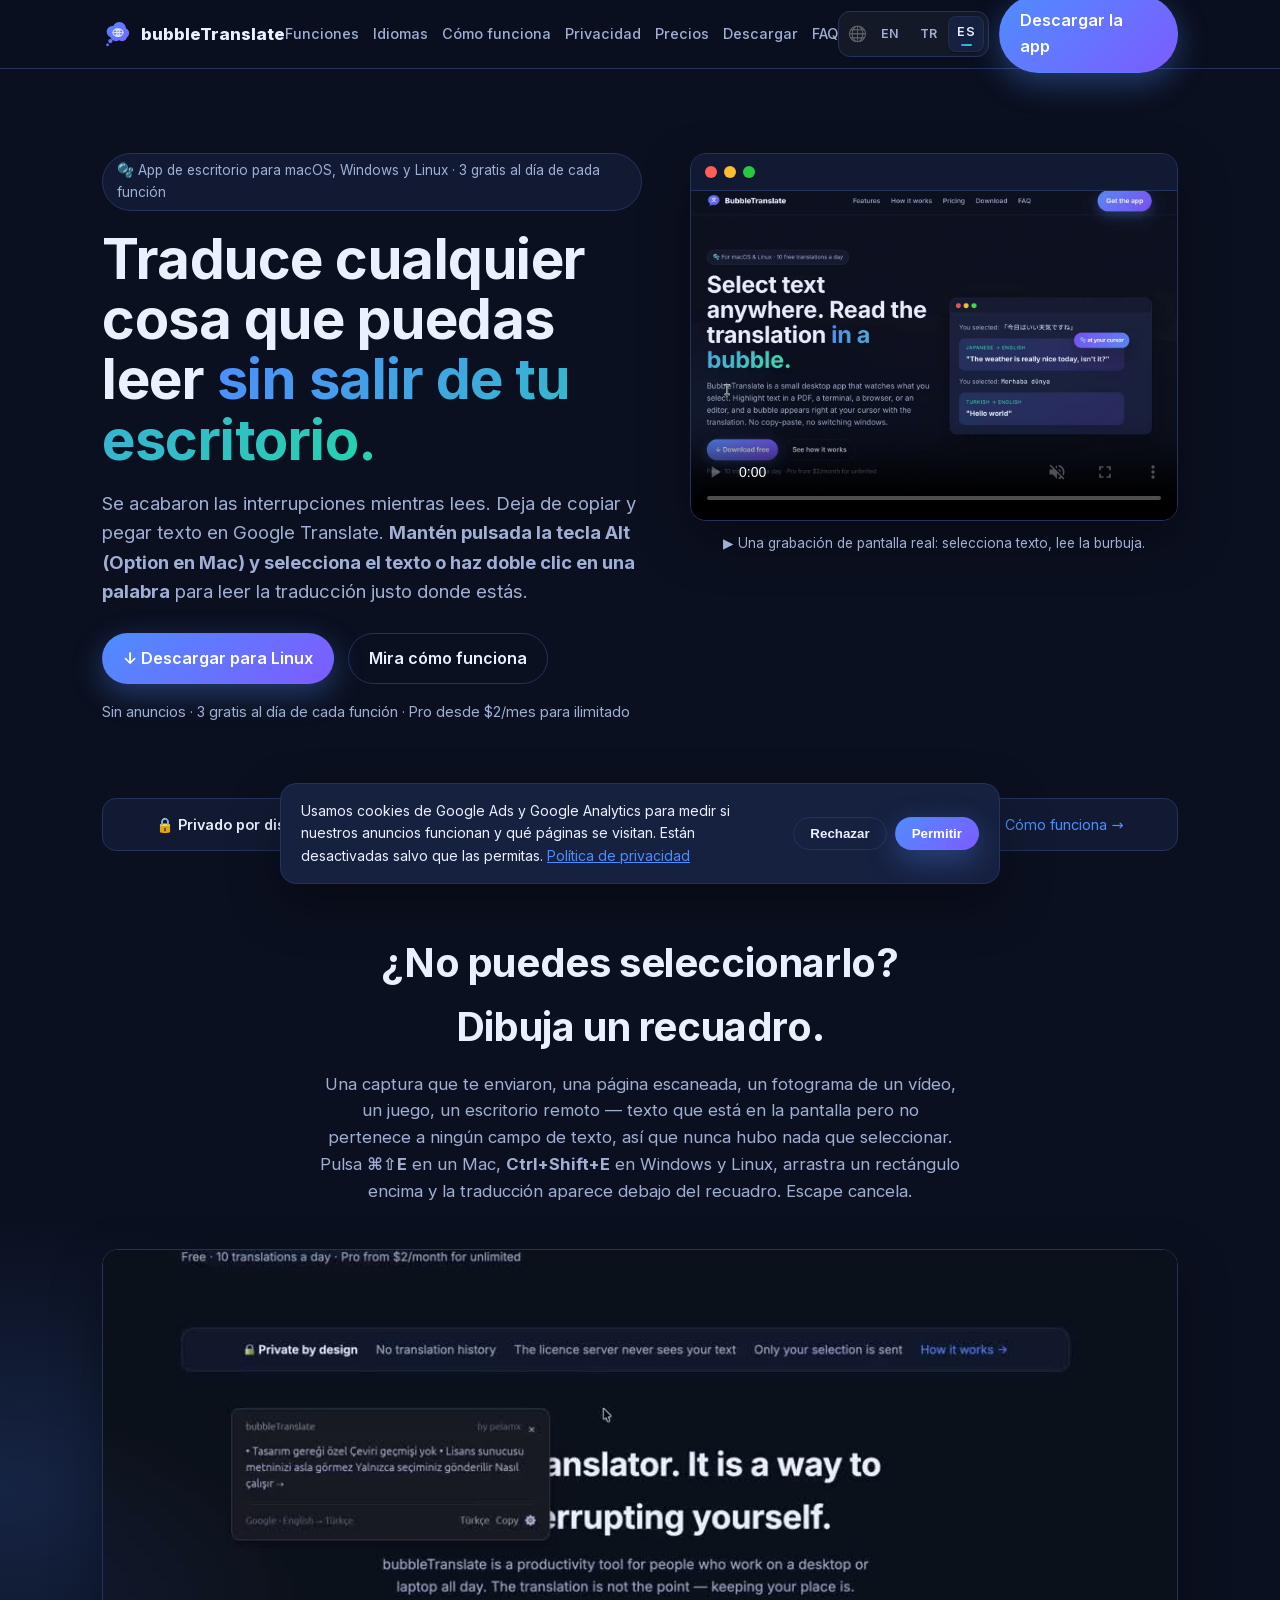
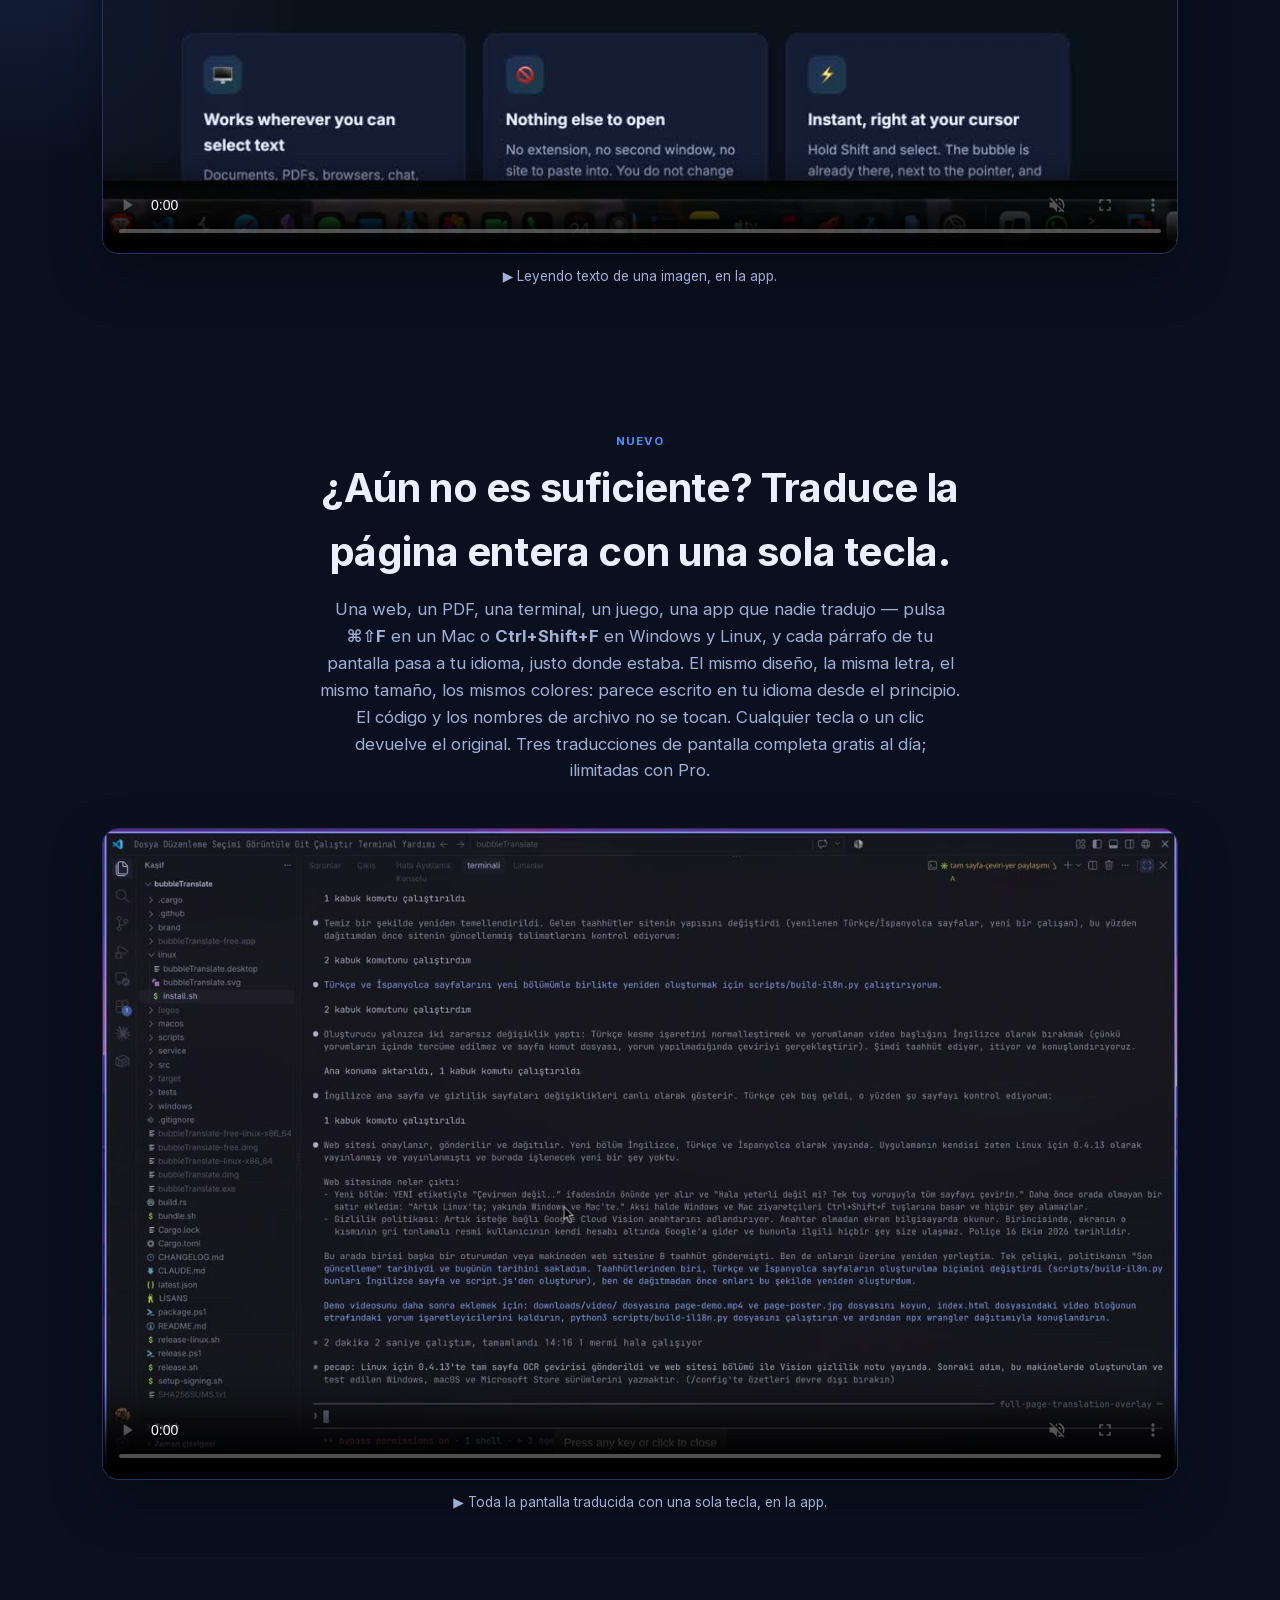
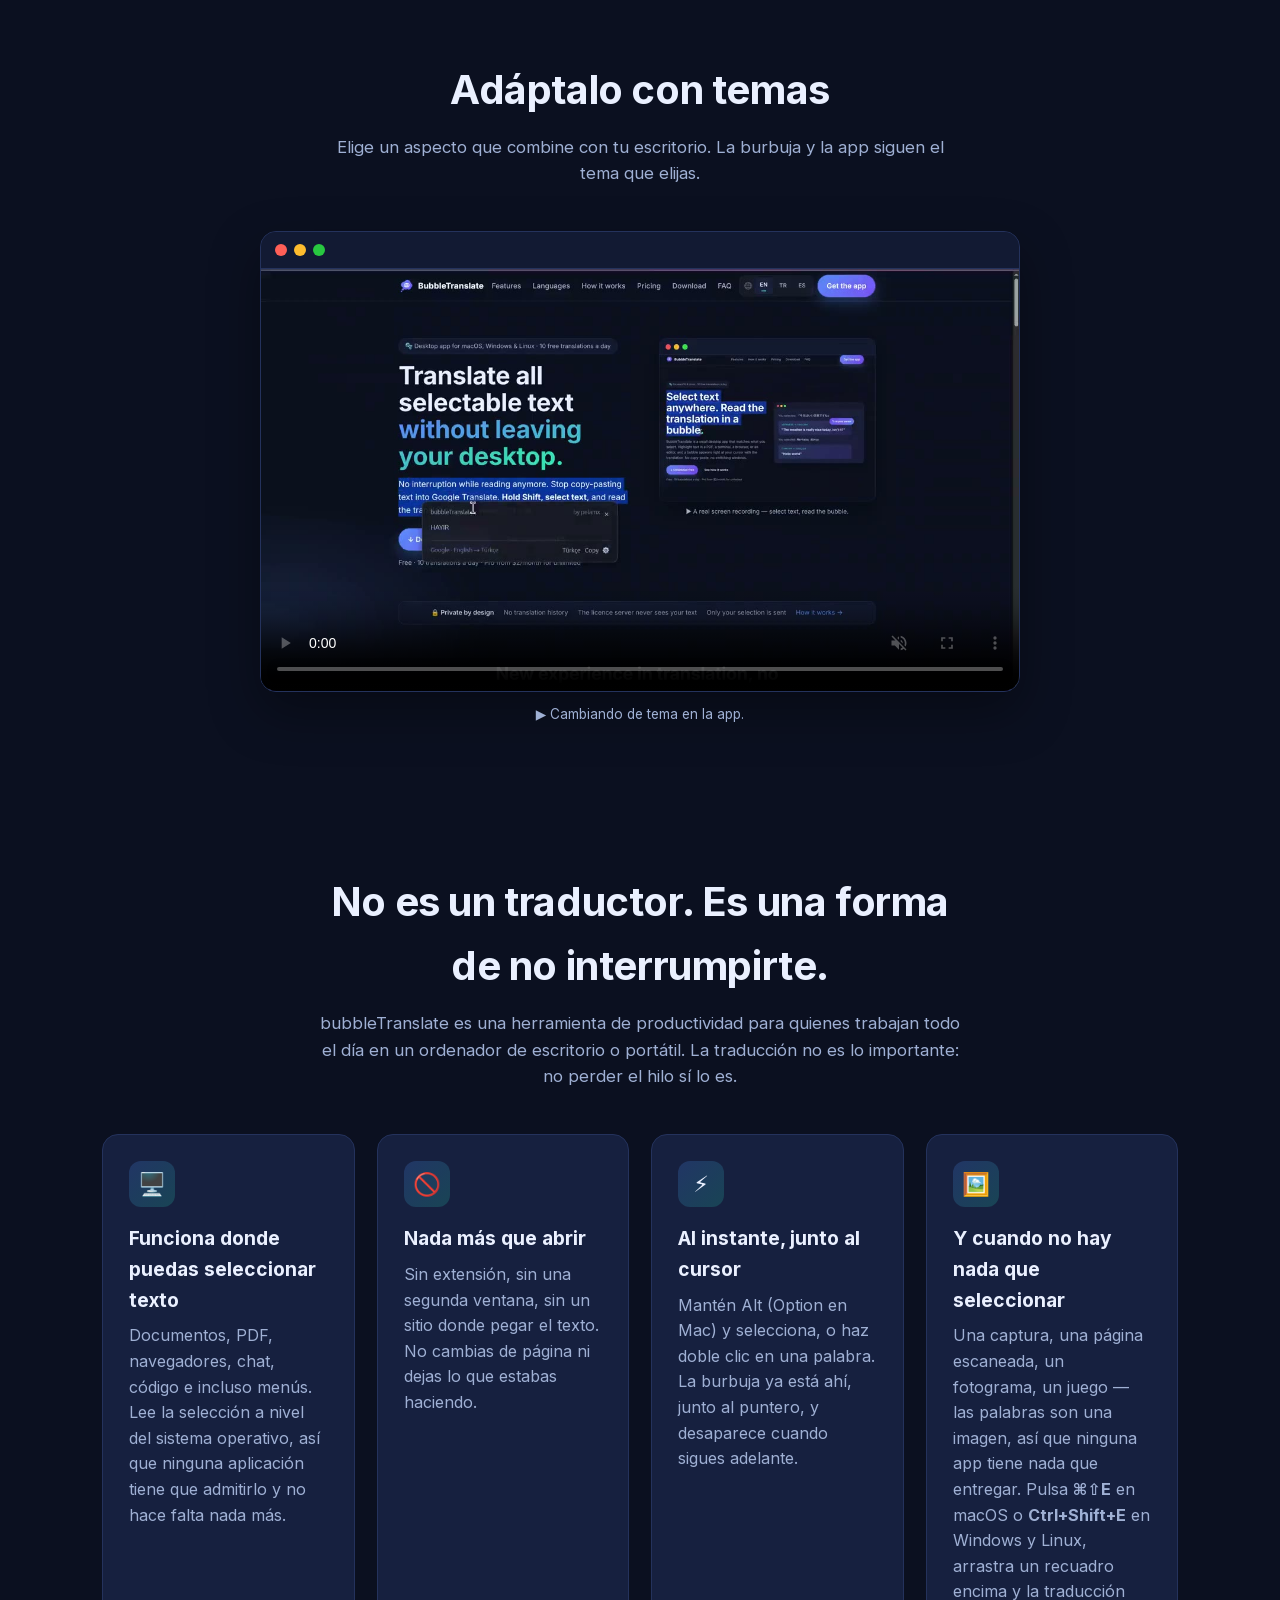
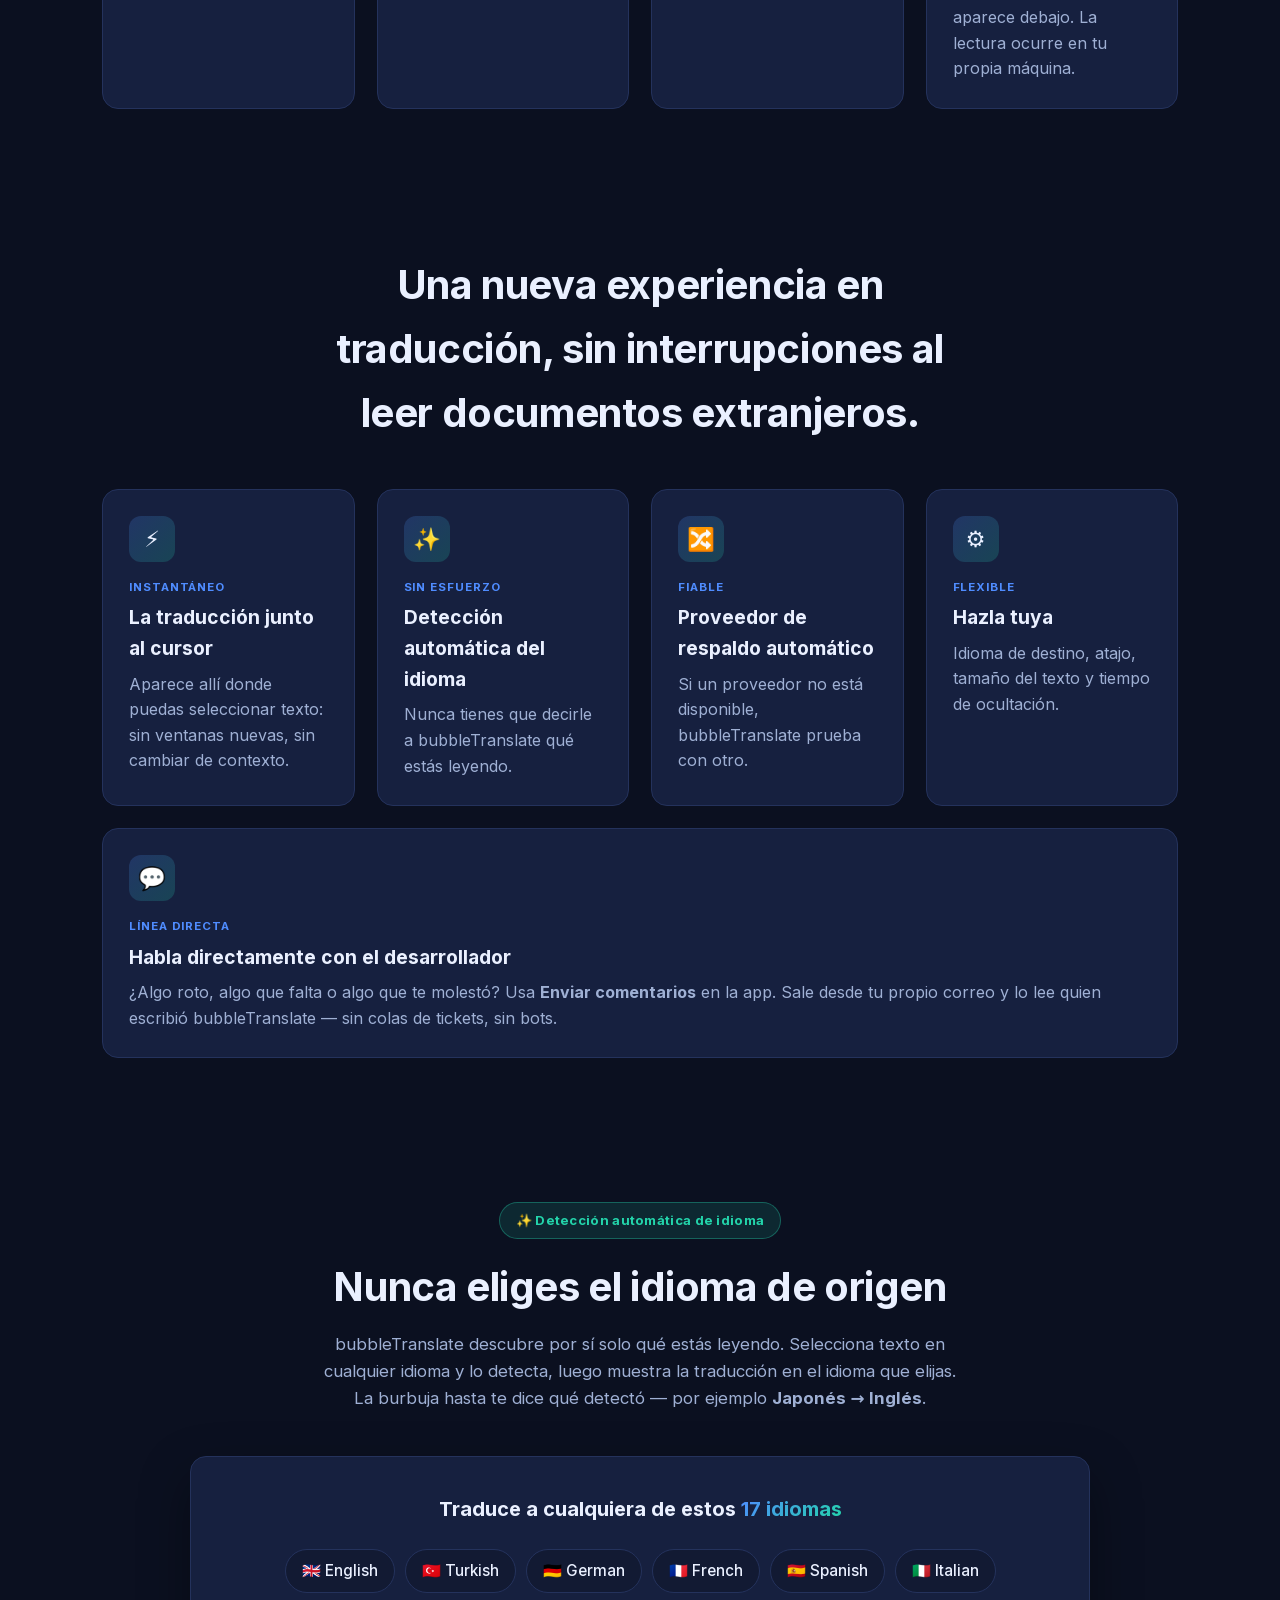
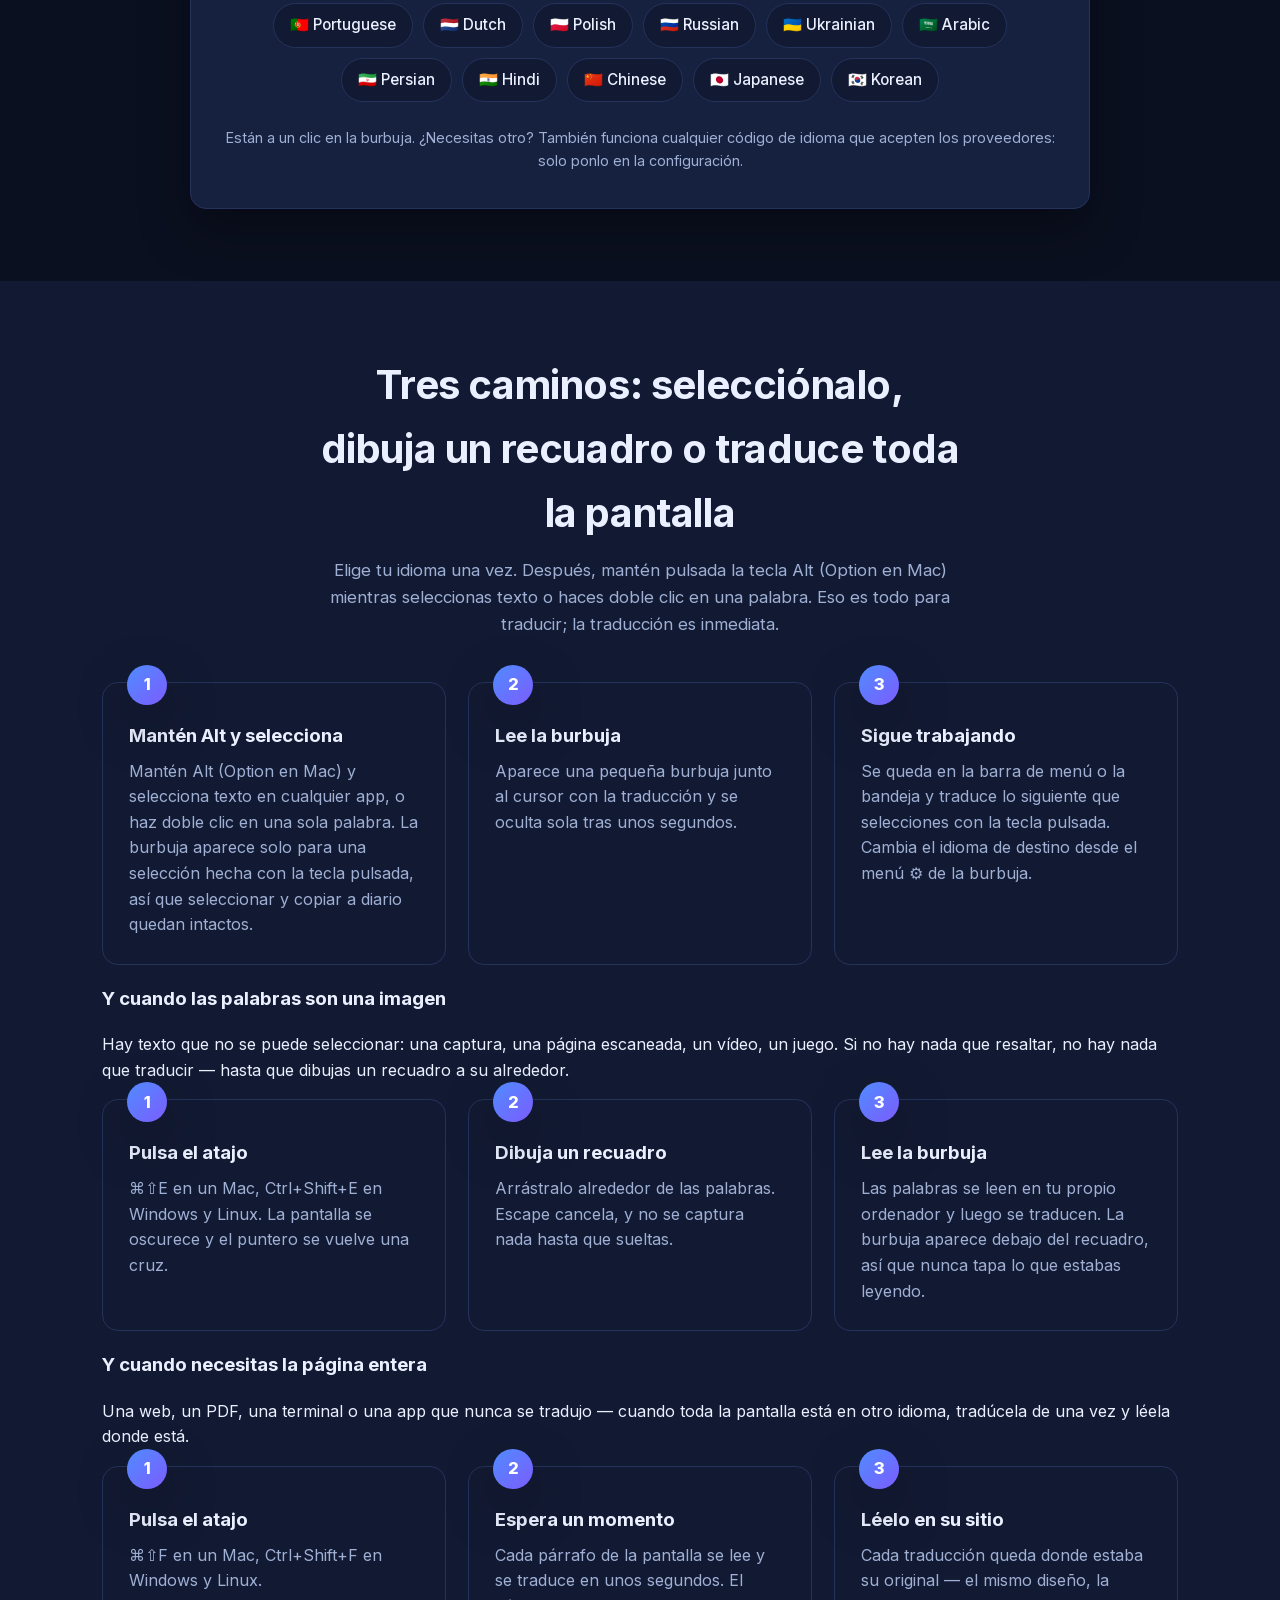
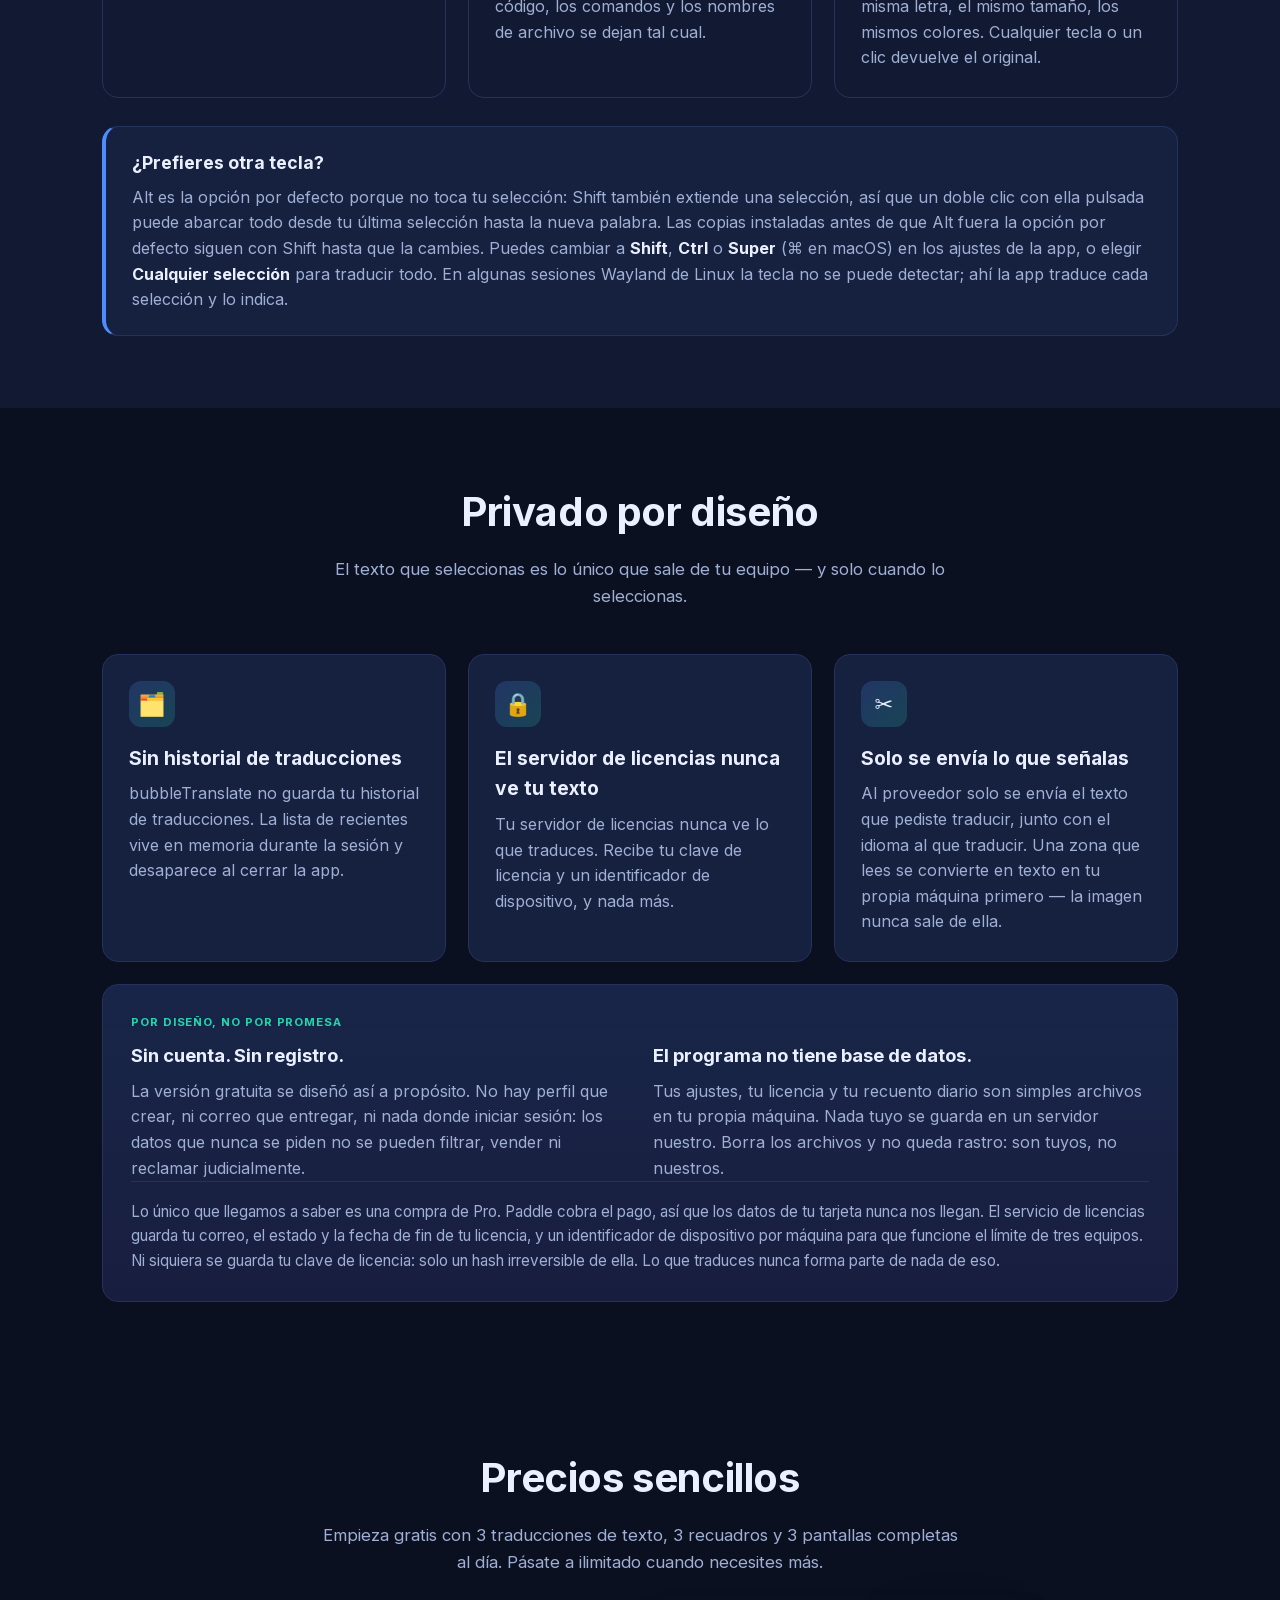
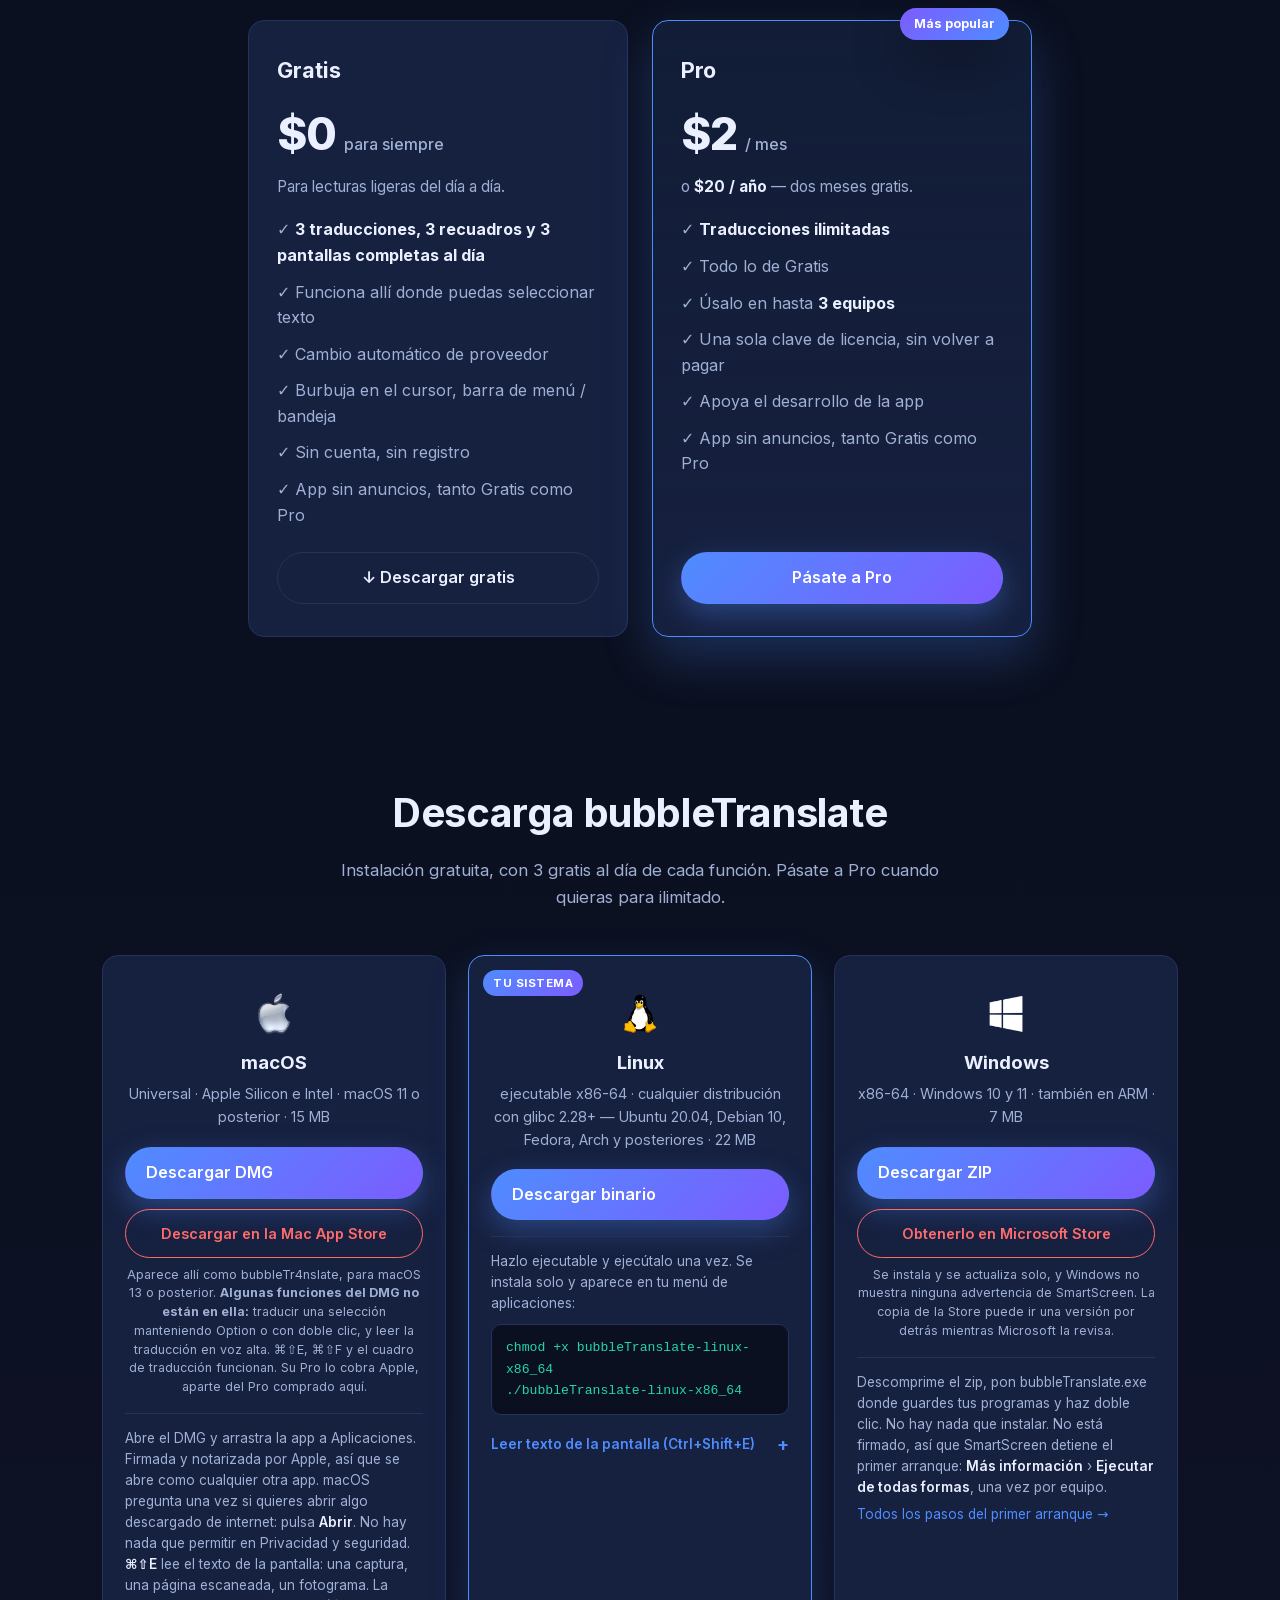
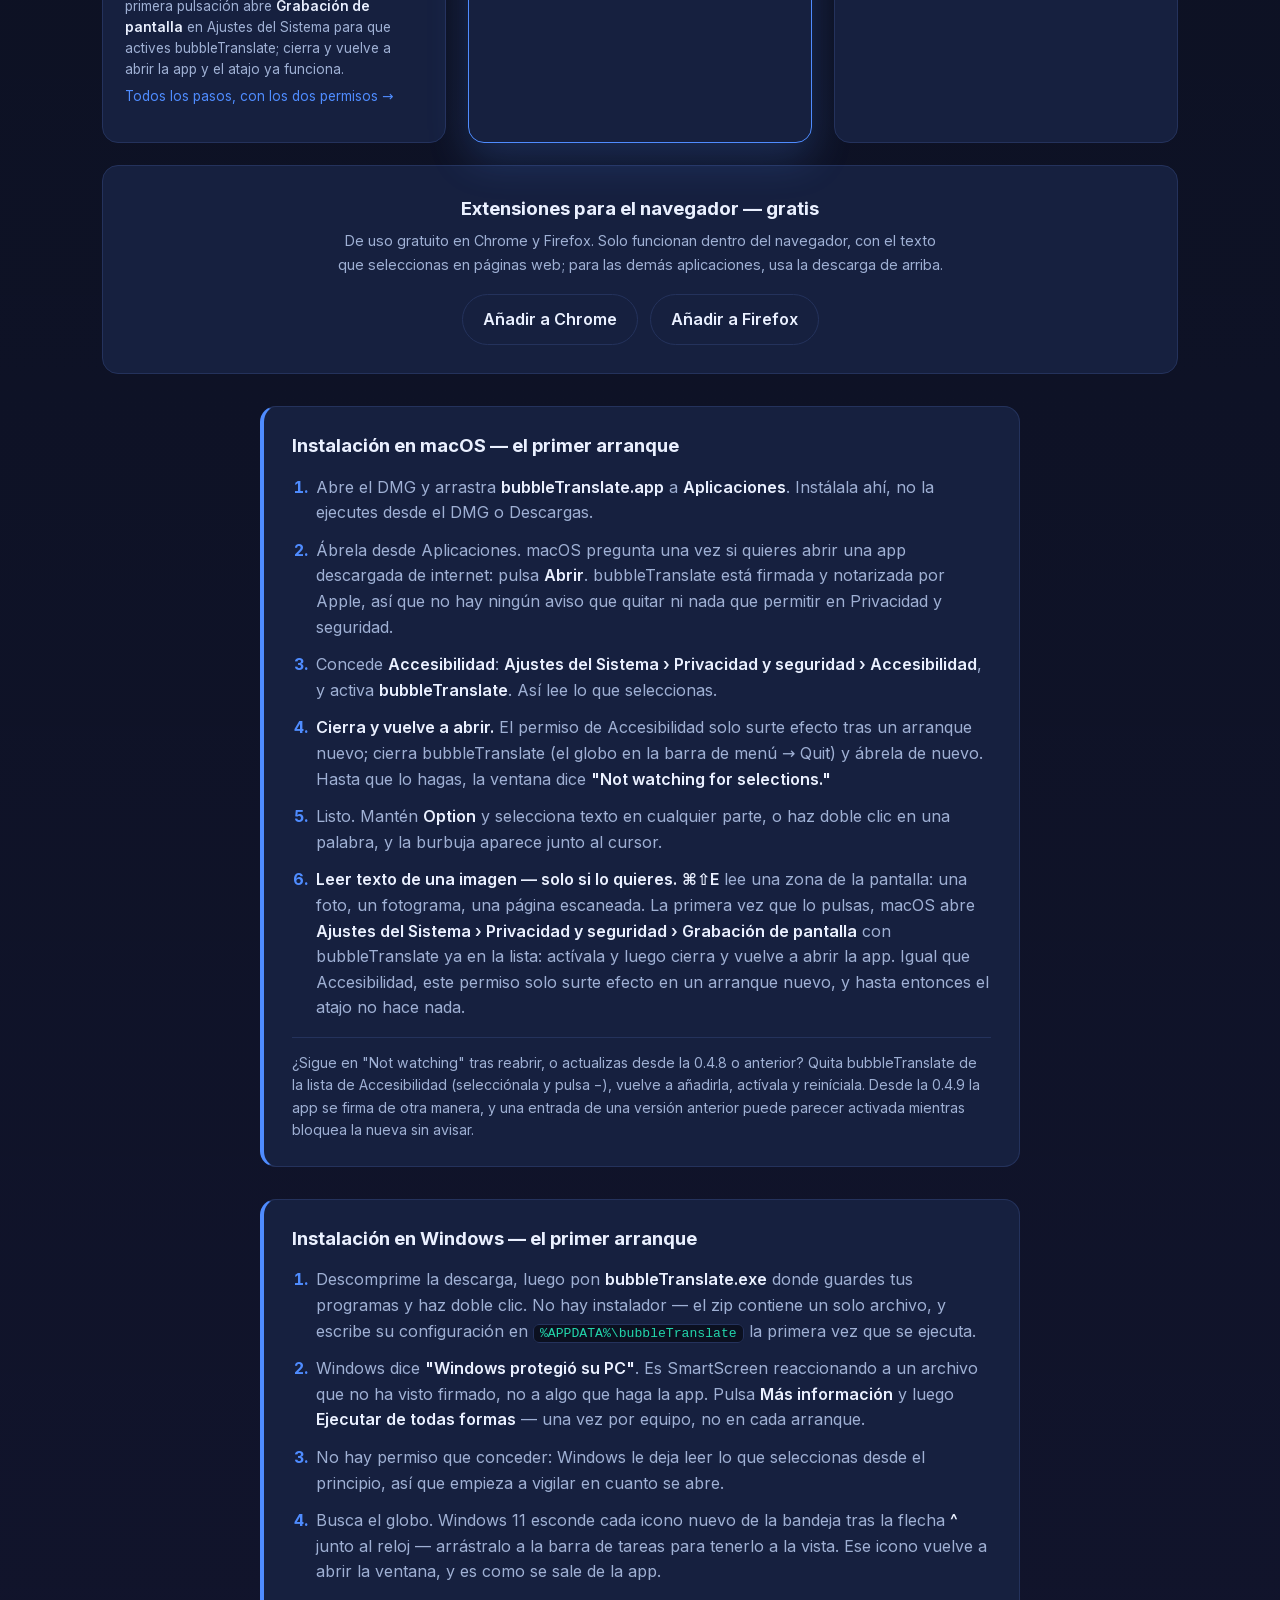
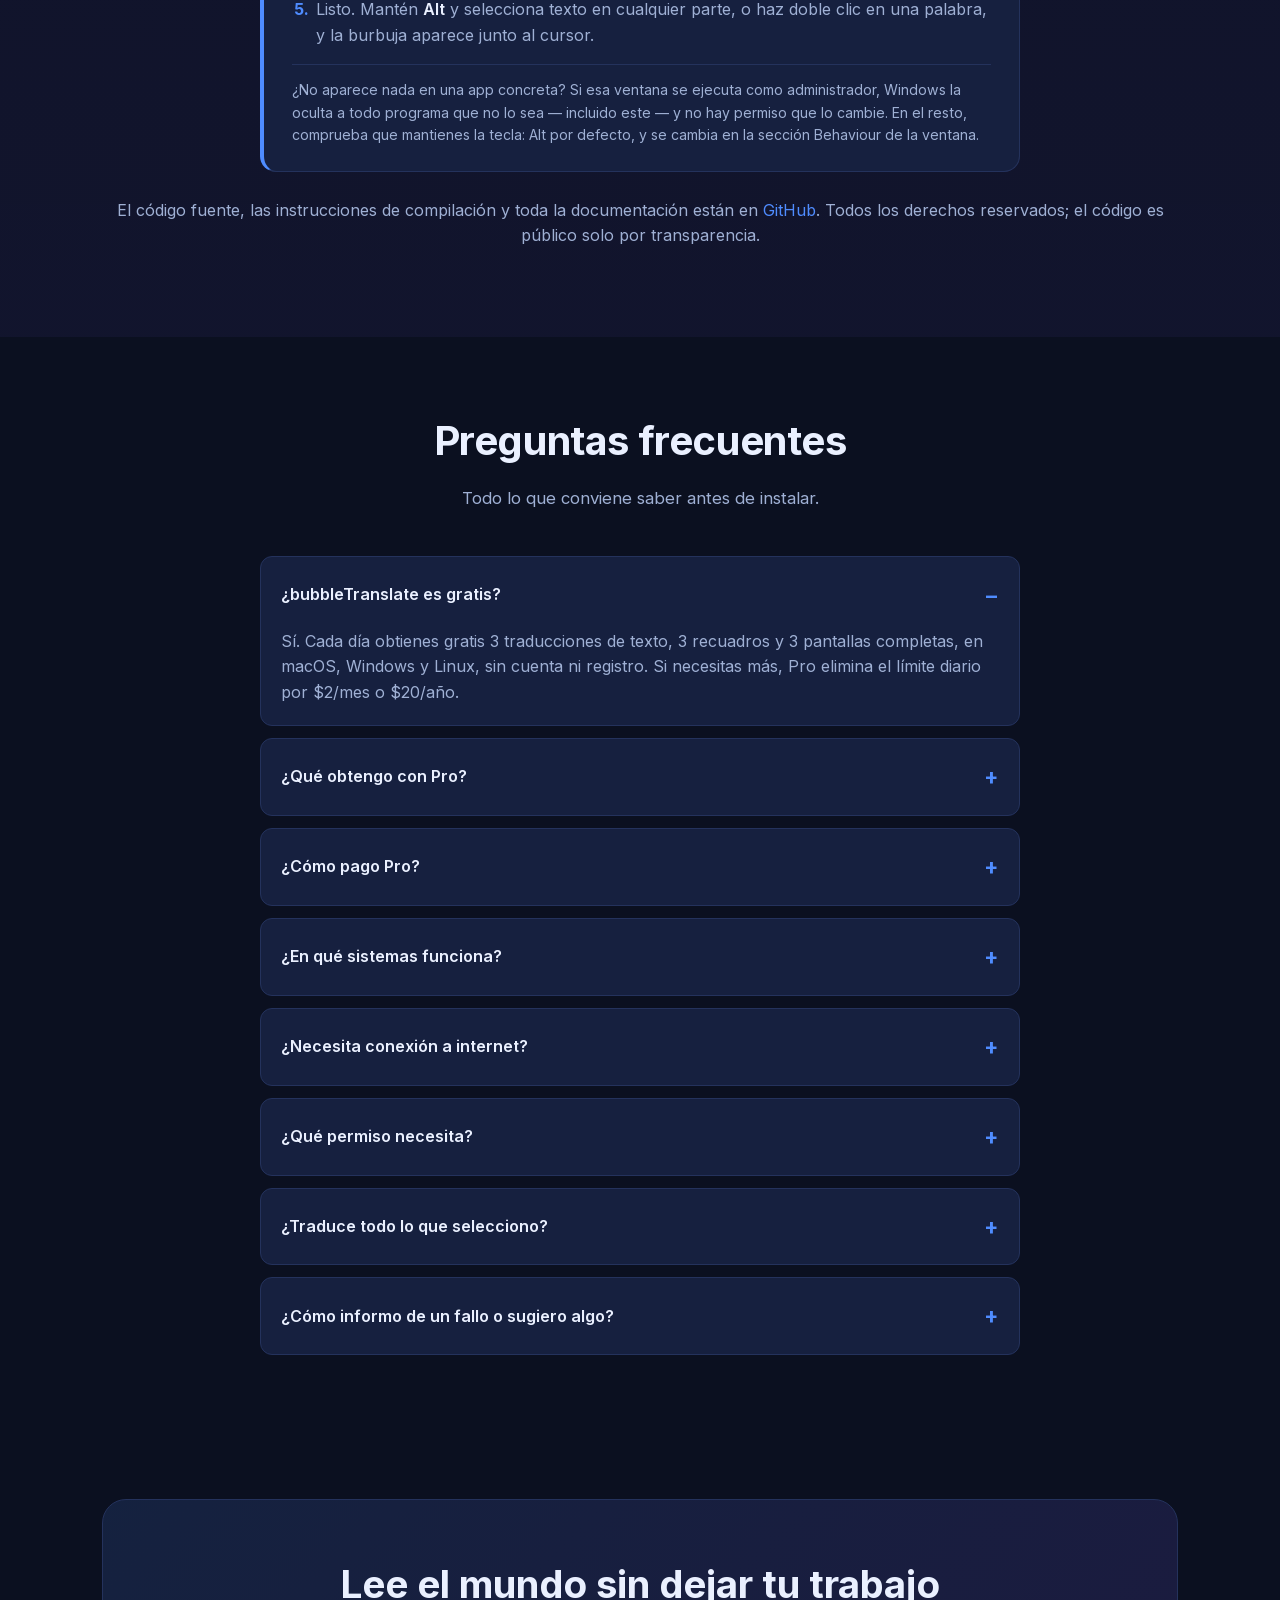
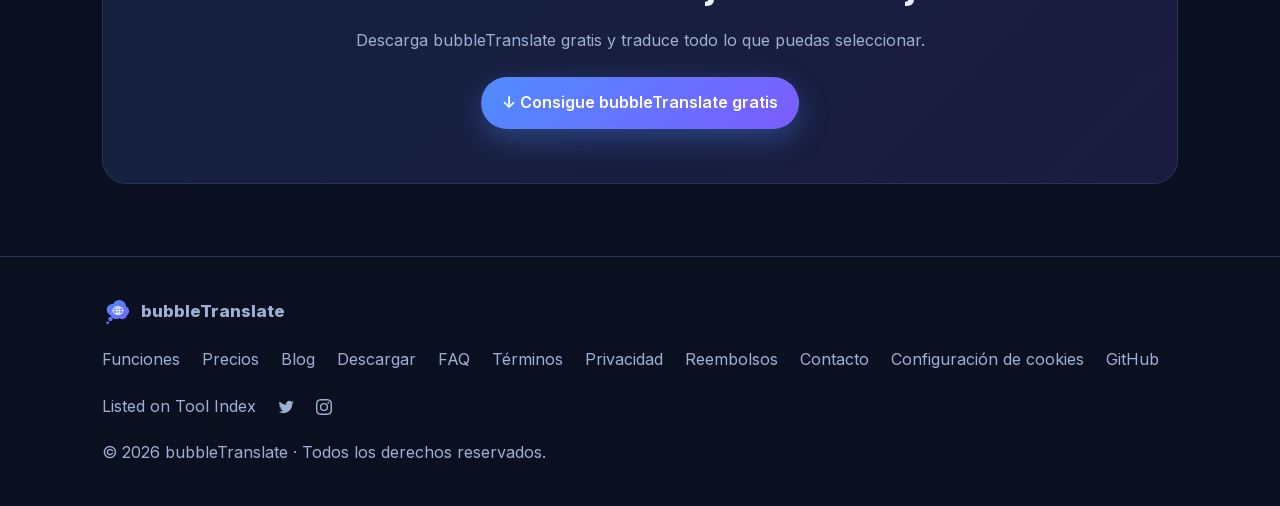
==== commit 8e9776a6: "Say which features the Mac App Store edition lacks Co-Authored-By: Claude Opus 5.5 <noreply@anthropi" ====
--- a/es/index.html
+++ b/es/index.html
@@ -451,7 +451,7 @@
             <p data-i18n="dl.mac.desc">Universal · Apple Silicon e Intel · macOS 11 o posterior · 15&nbsp;MB</p>
             <a class="btn btn-primary" href="https://github.com/pelamx/downloads/releases/latest" download data-i18n="dl.mac.btn">Descargar DMG</a>
             <a class="btn btn-ghost dl-store" href="https://apps.apple.com/app/bubbletr4nslate/id6823892113" data-i18n="dl.mac.store">Descargar en la Mac App Store</a>
-            <span class="dl-store-note" data-i18n="dl.mac.store.note">Aparece allí como bubbleTr4nslate. Esa edición traduce lo que hay en pantalla — ⌘⇧E y ⌘⇧F; seleccionar con Option está en el DMG. Su Pro lo cobra Apple, aparte del Pro comprado aquí.</span>
+            <span class="dl-store-note" data-i18n="dl.mac.store.note">Aparece allí como bubbleTr4nslate, para macOS 13 o posterior. <b>Algunas funciones del DMG no están en ella:</b> traducir una selección manteniendo Option o con doble clic, y leer la traducción en voz alta. ⌘⇧E, ⌘⇧F y el cuadro de traducción funcionan. Su Pro lo cobra Apple, aparte del Pro comprado aquí.</span>
             <div class="after-download" id="mac-after" hidden>
               <p class="after-h" data-i18n="dl.mac.after.h">Descargado. Dos pasos y ya funciona.</p>
               <ol>
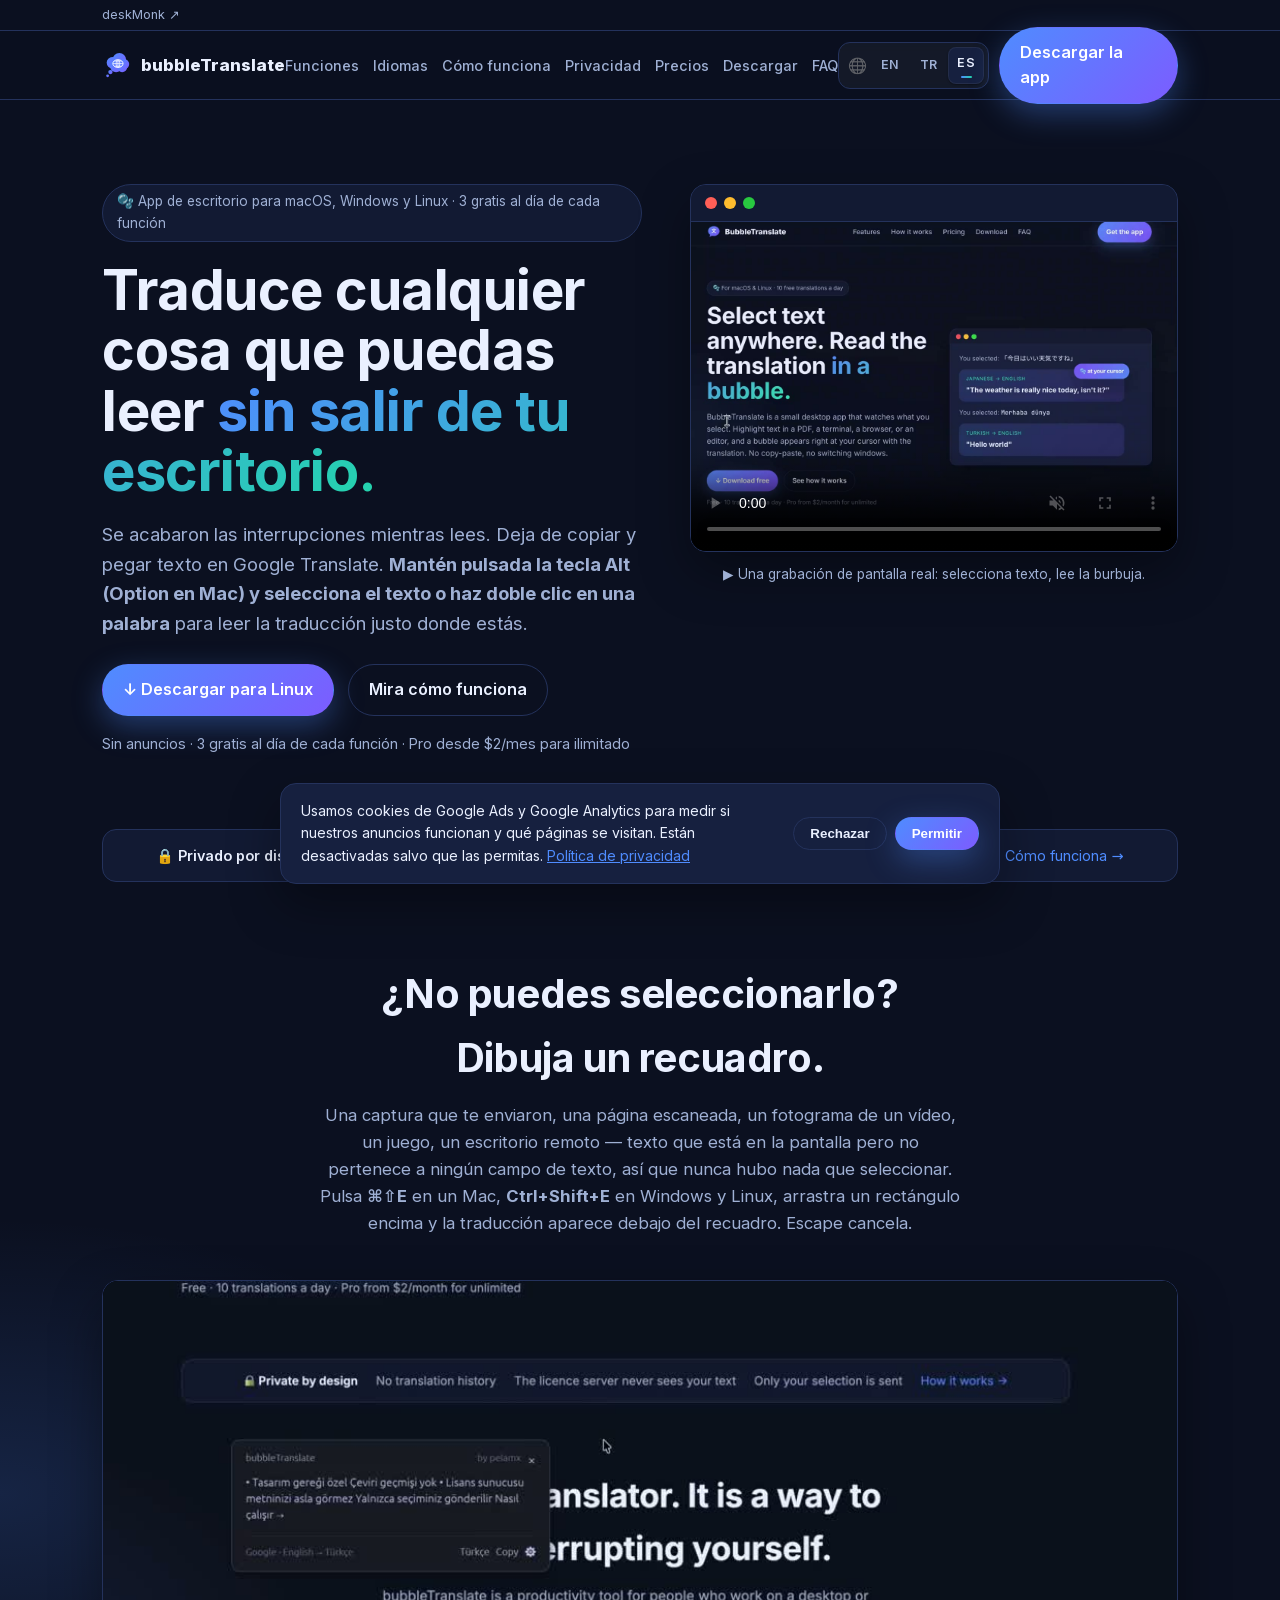
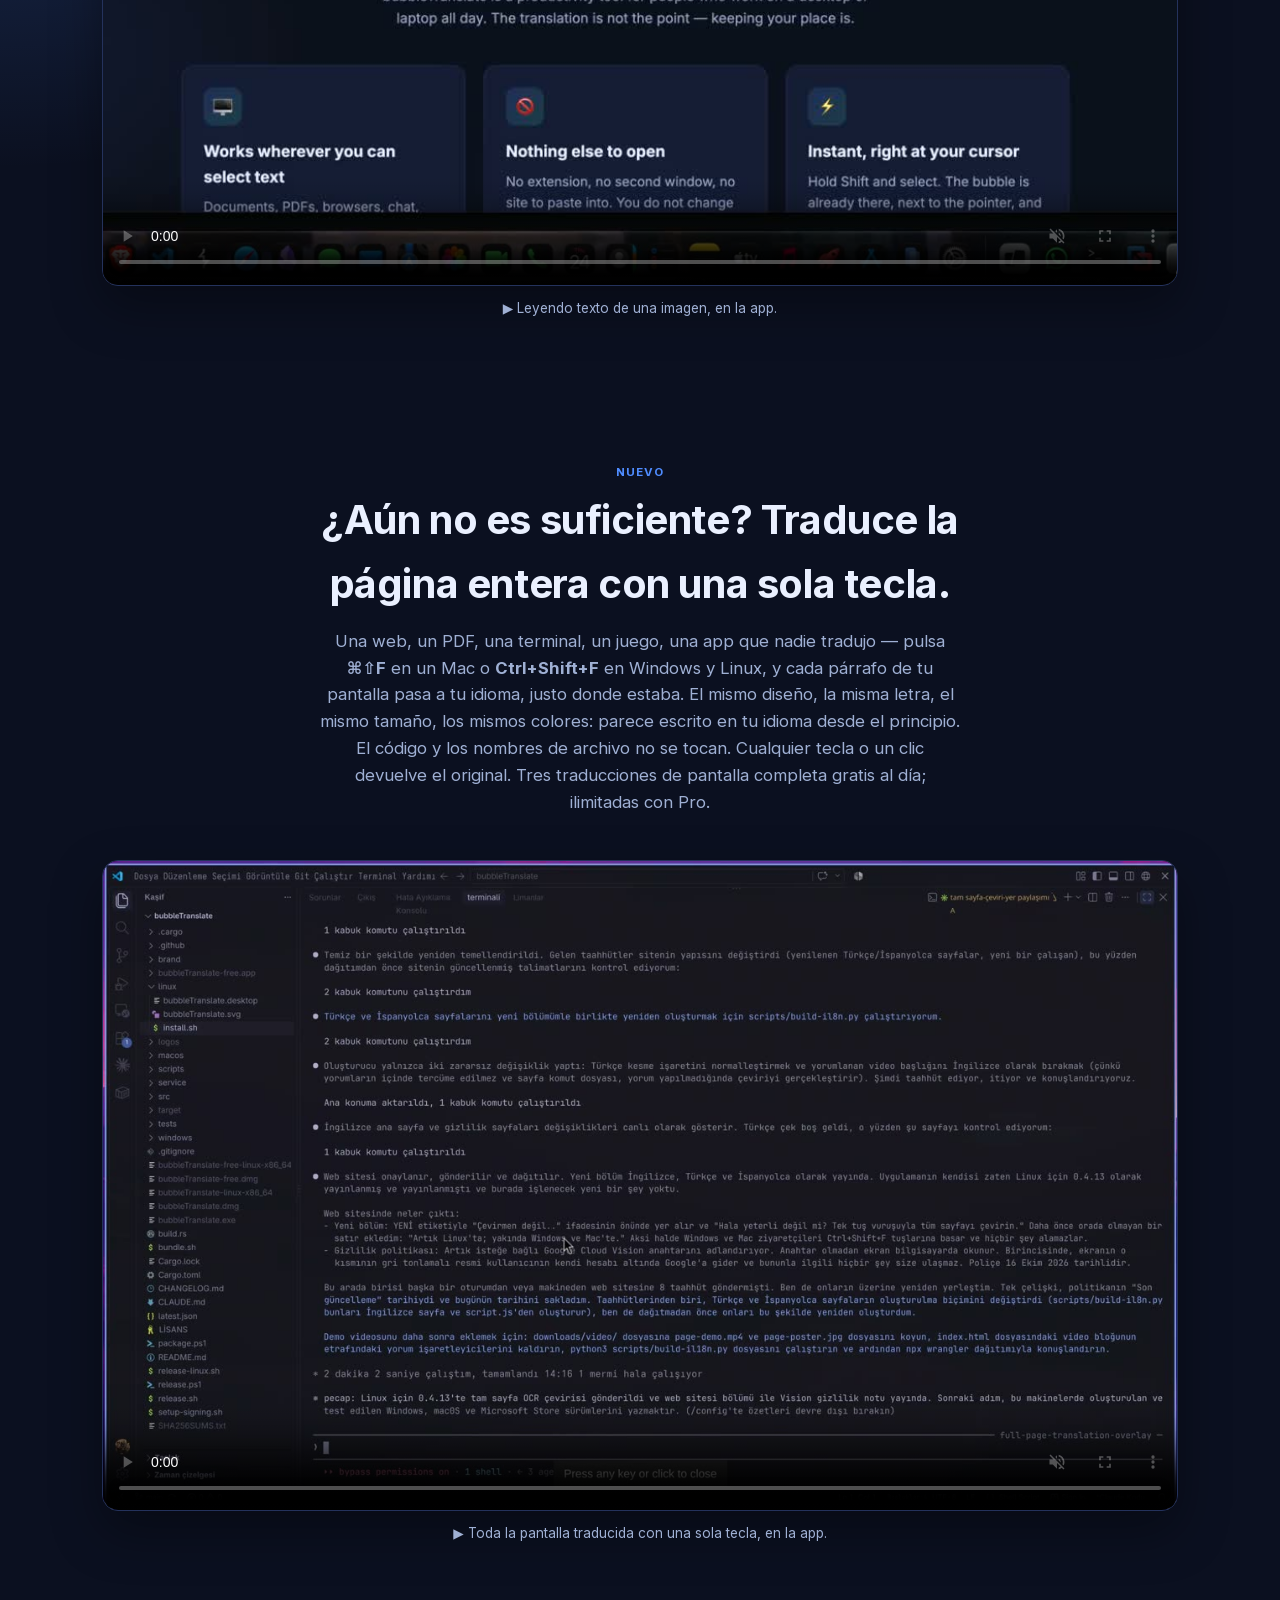
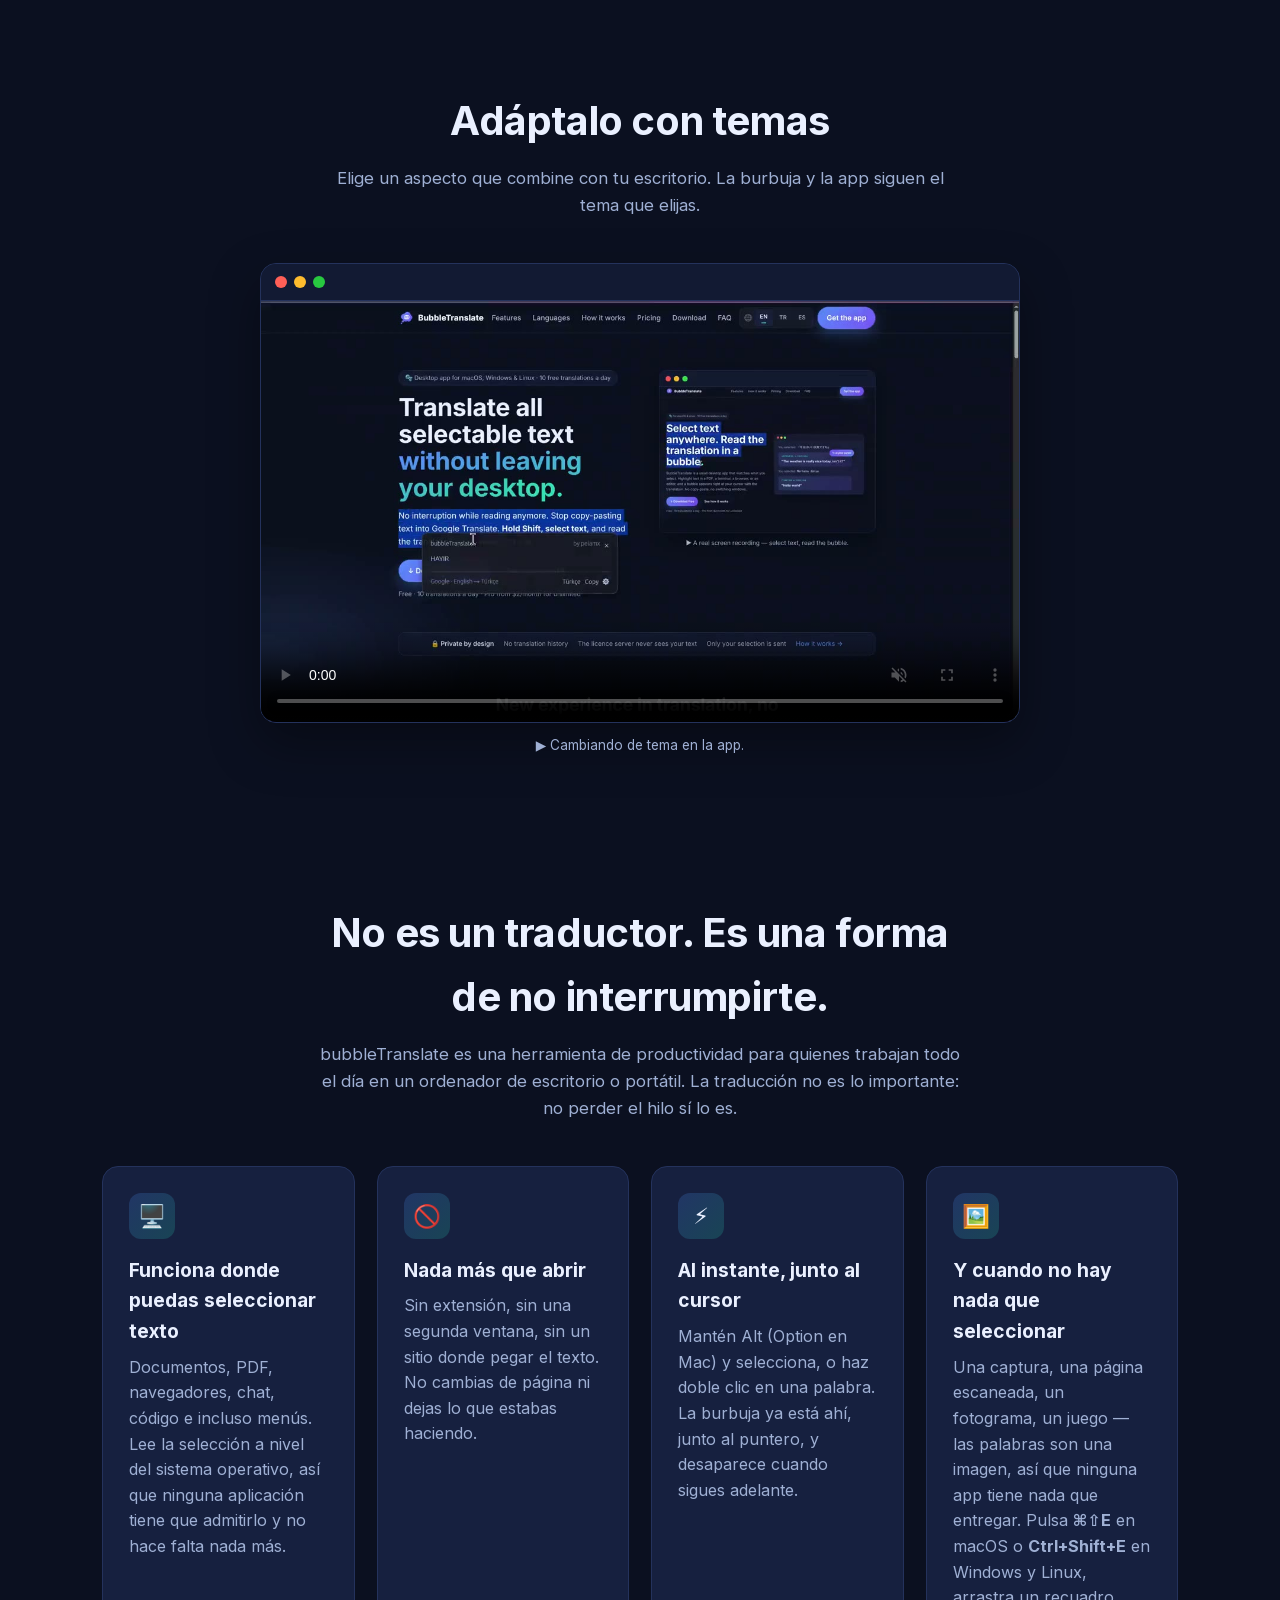
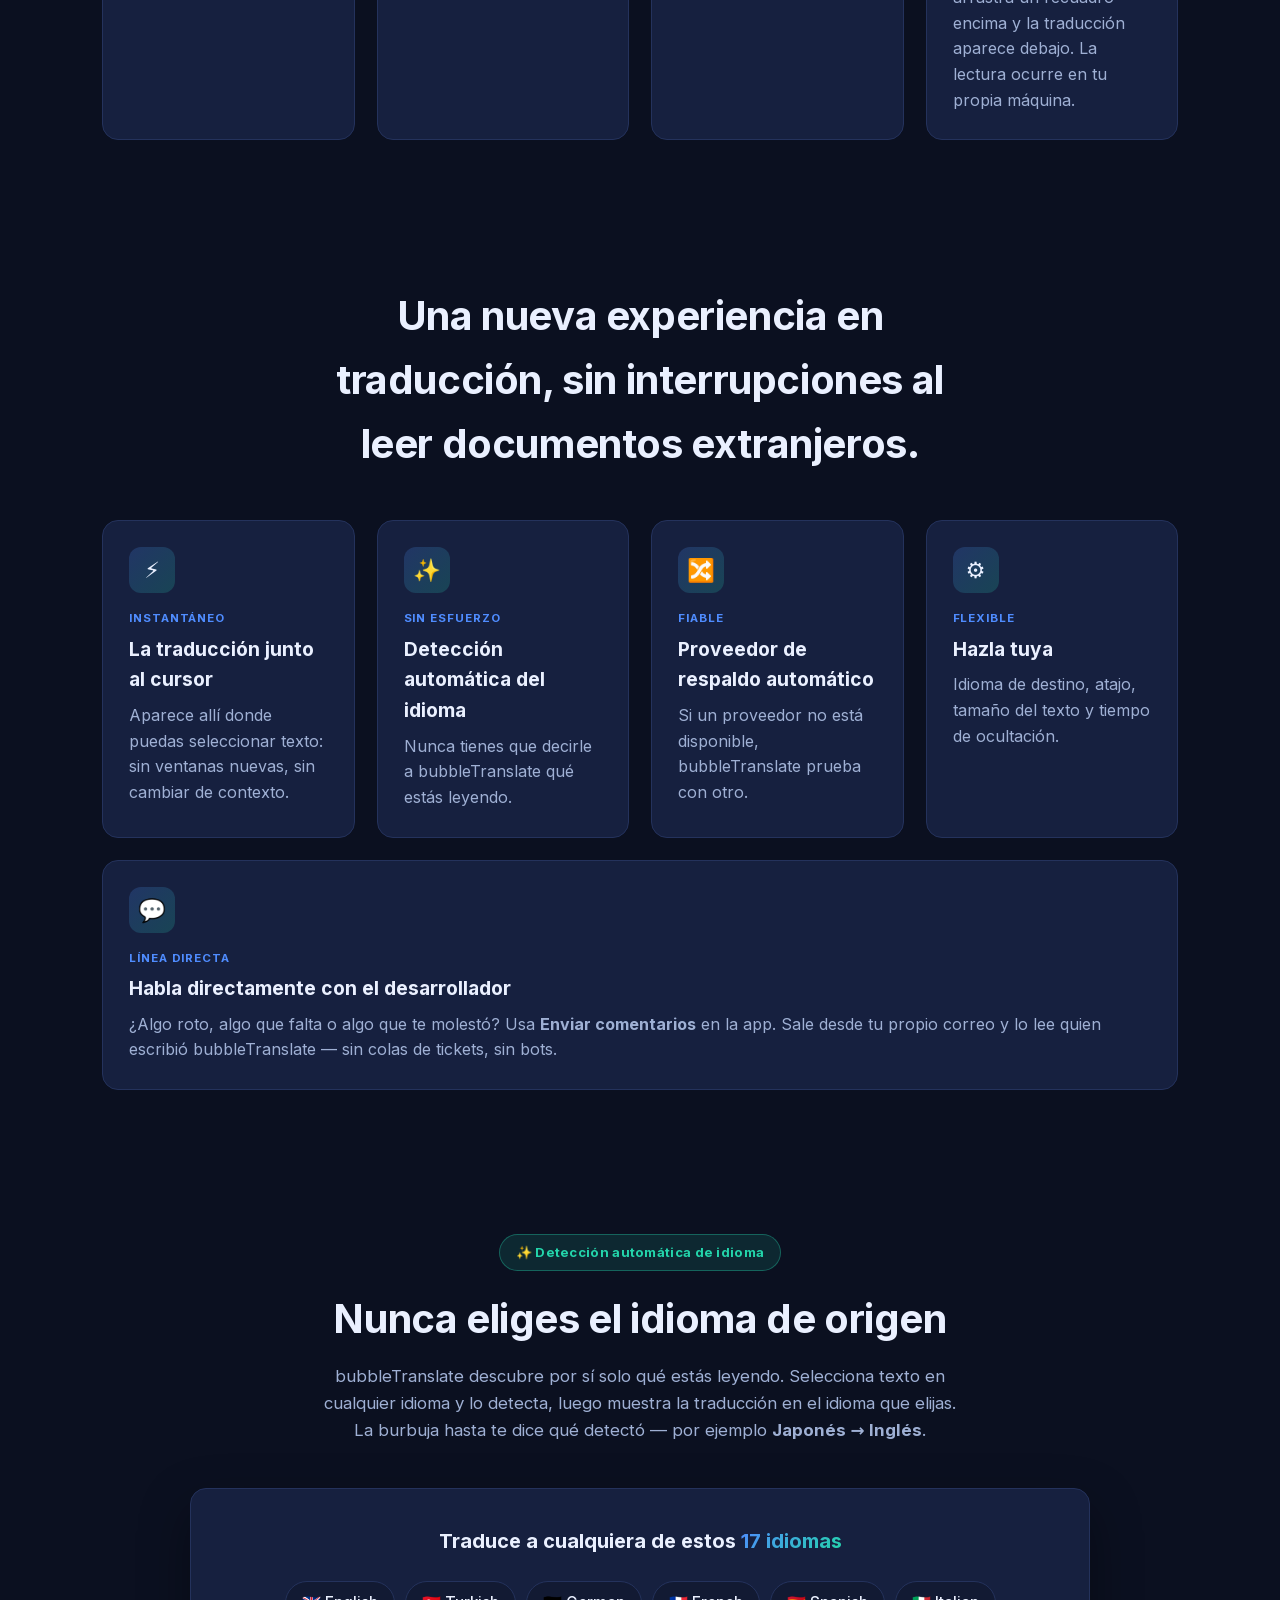
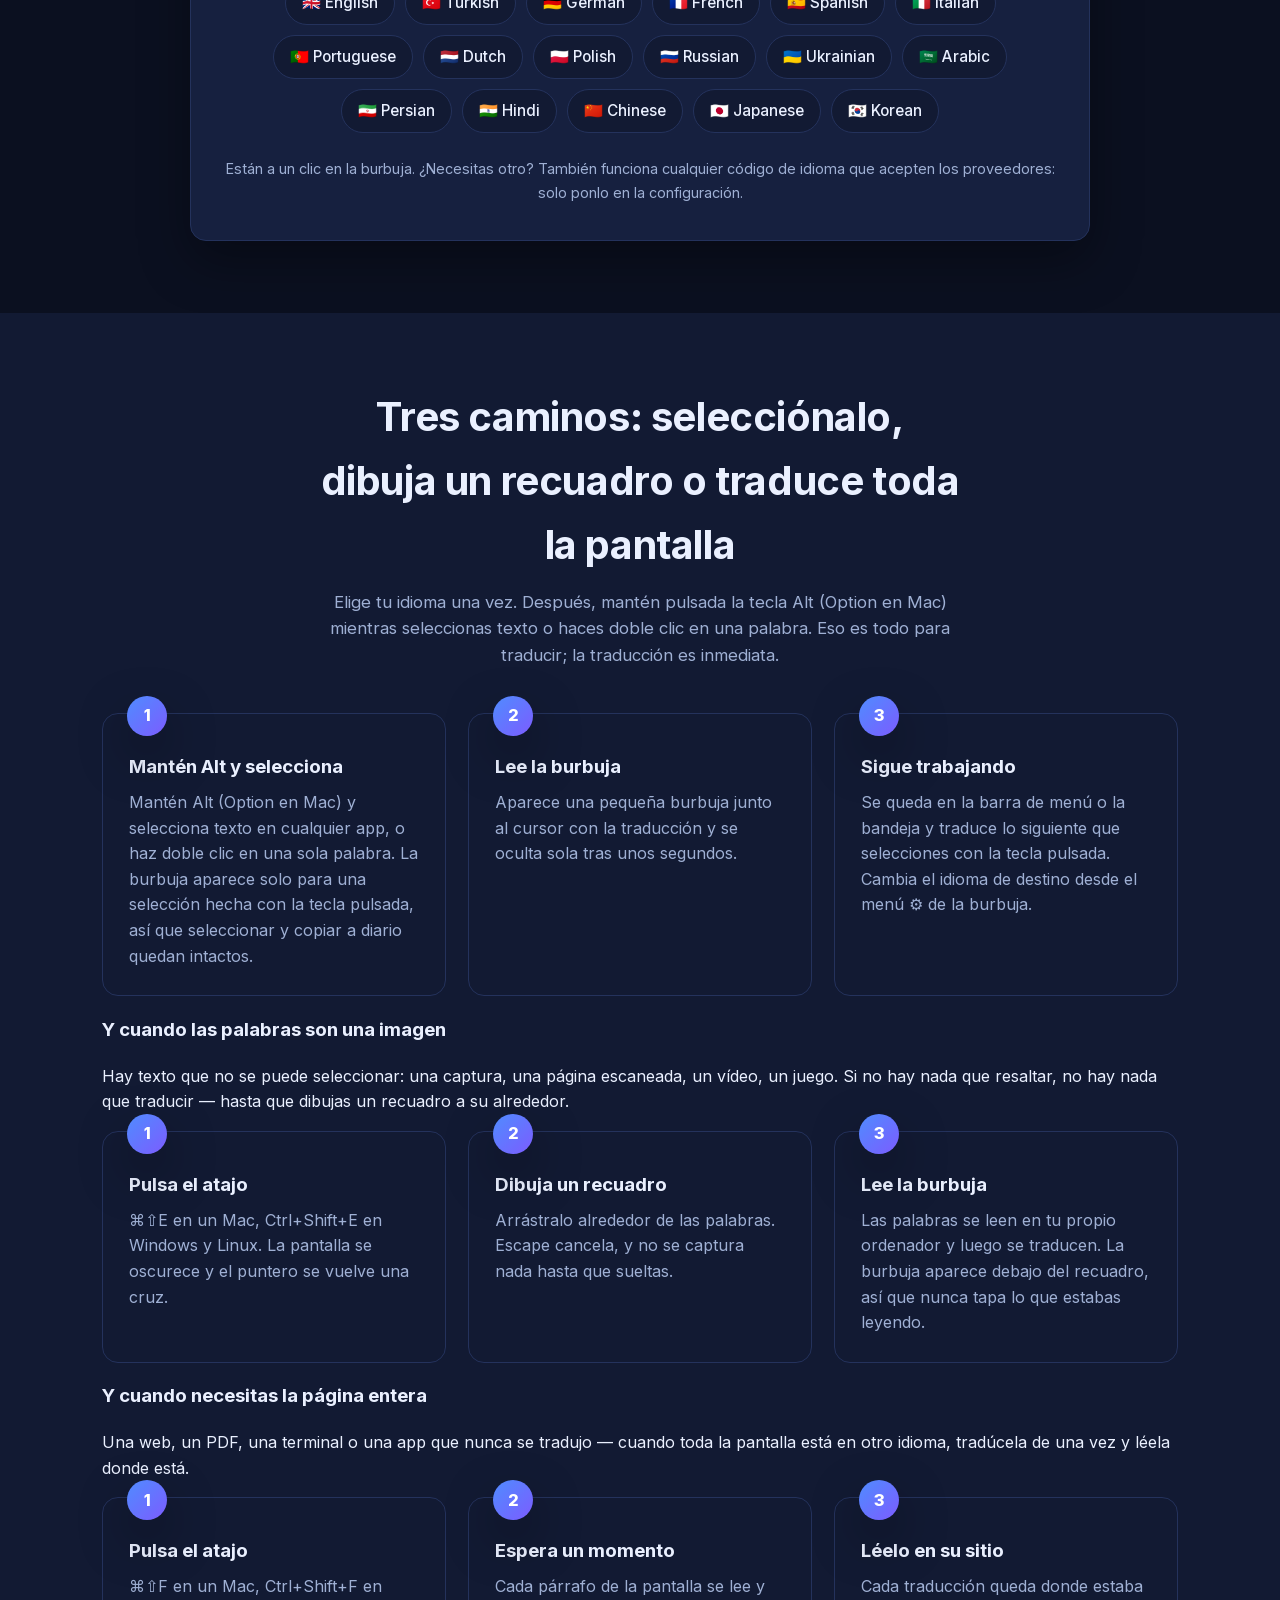
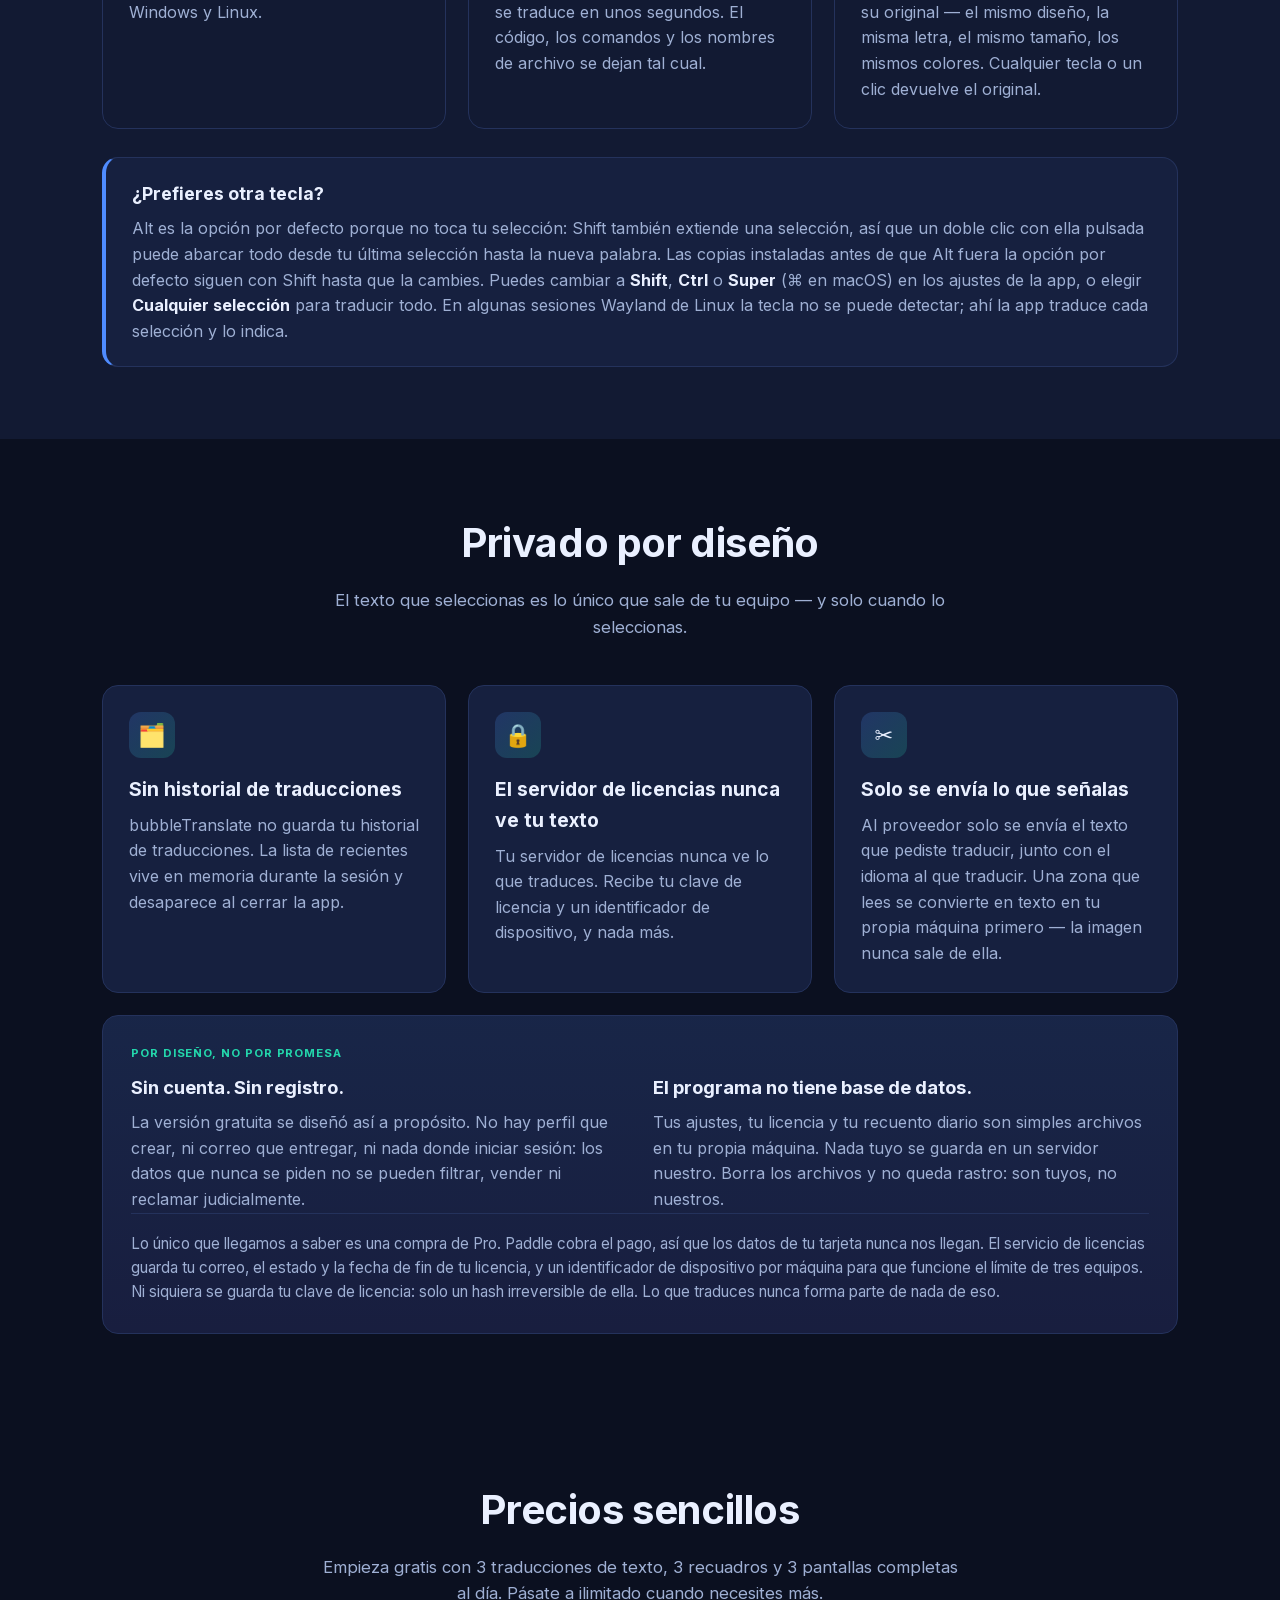
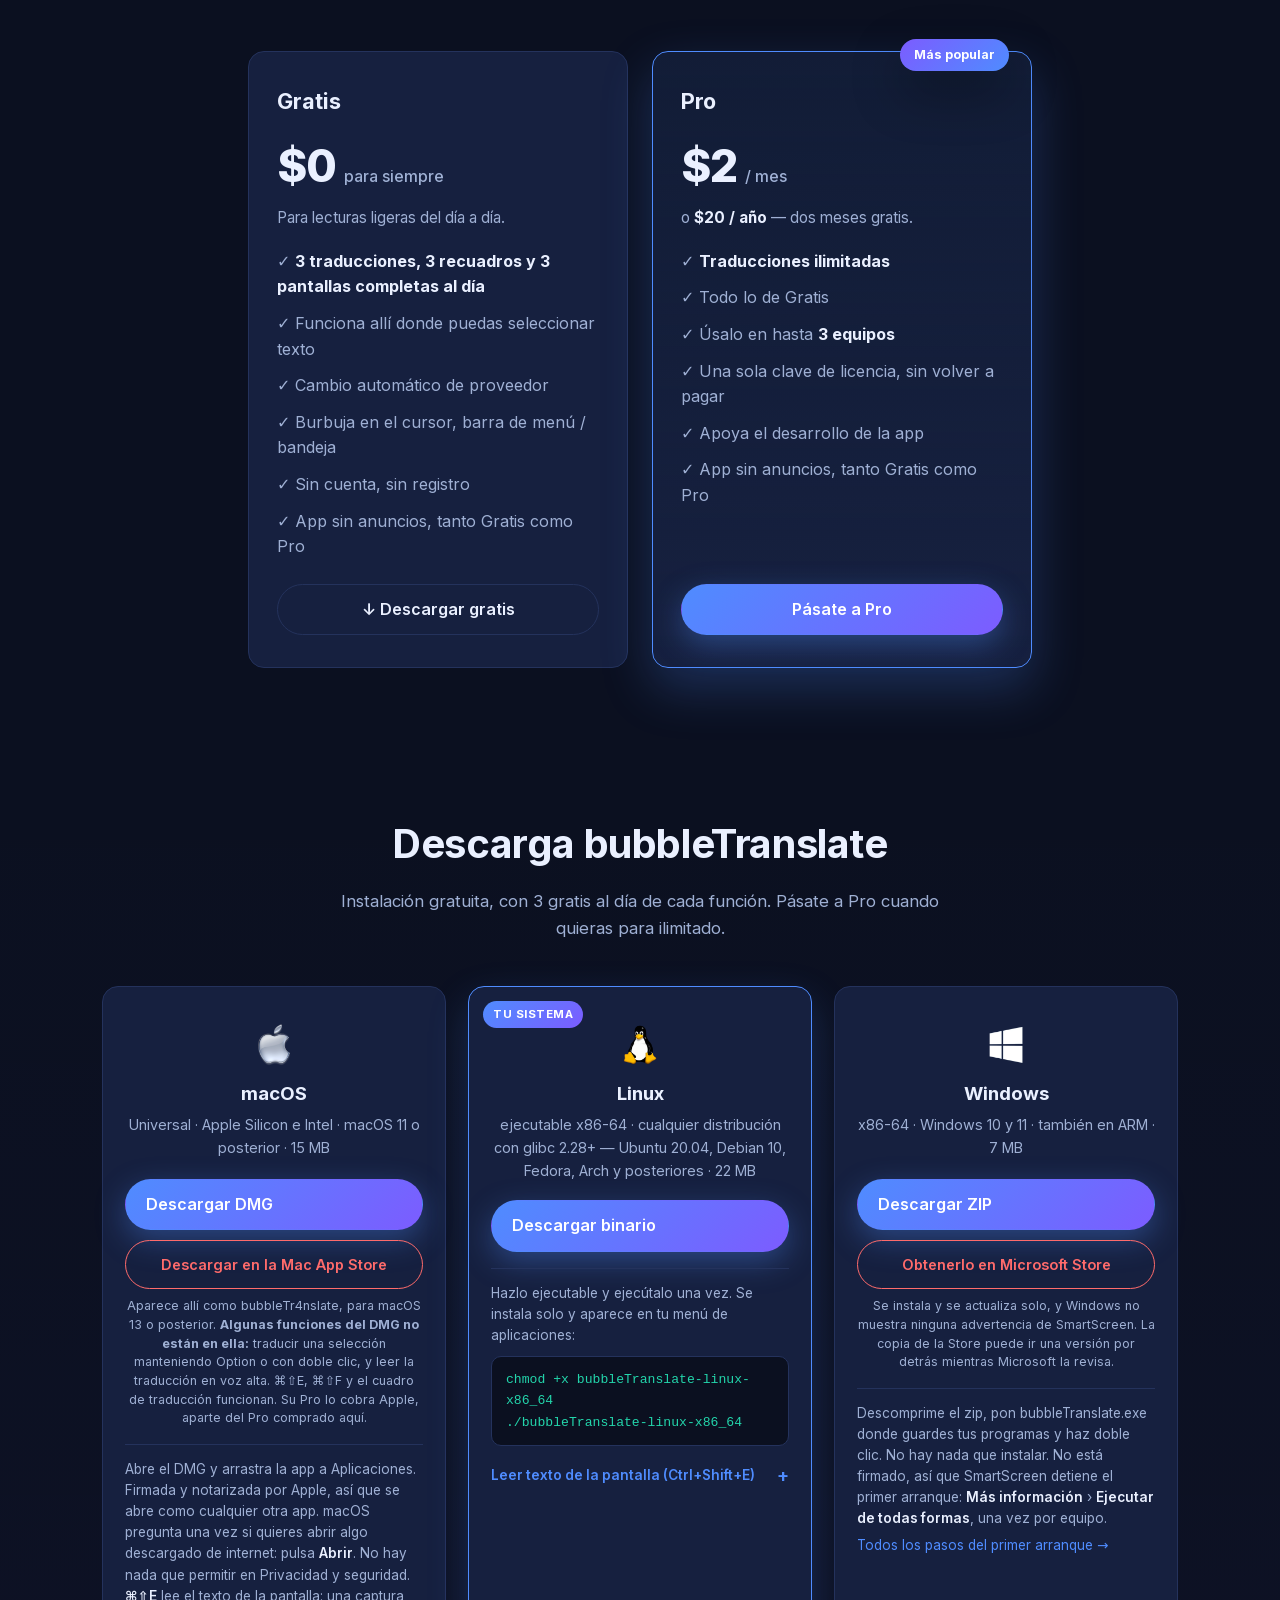
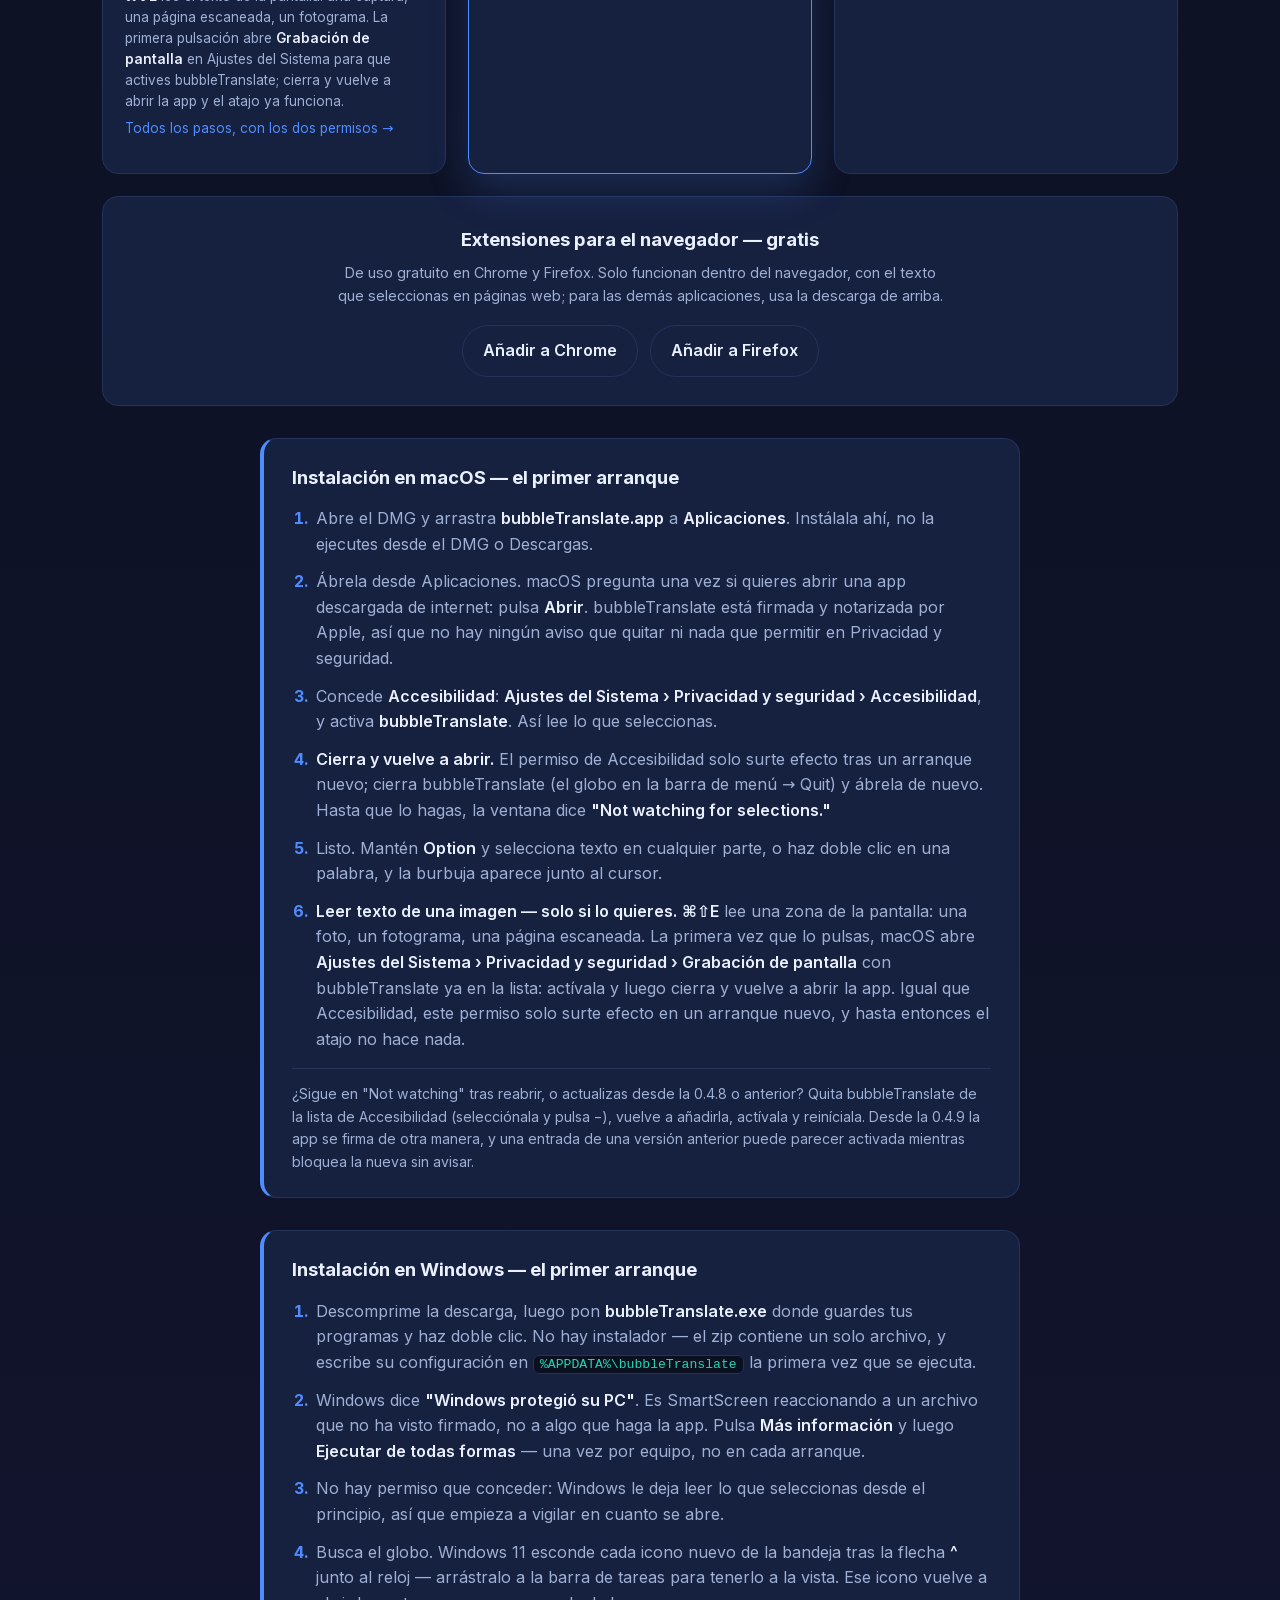
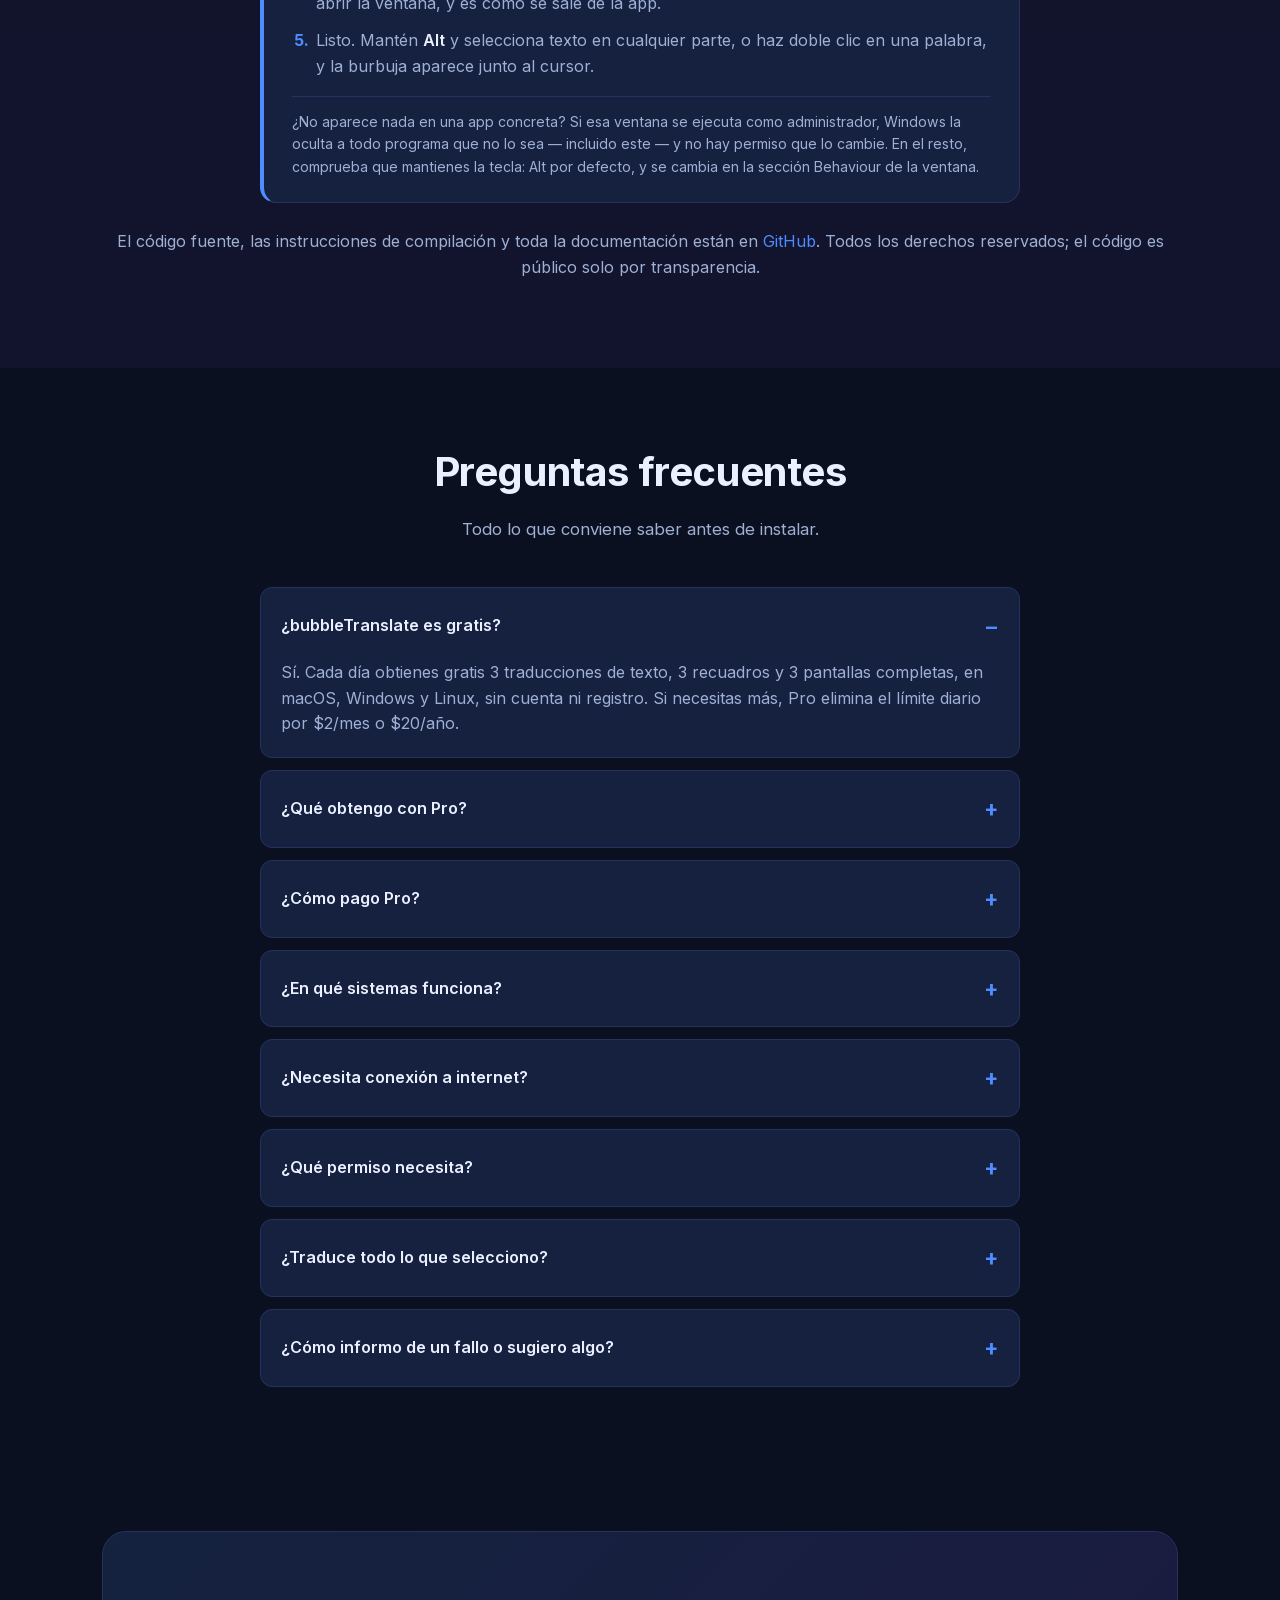
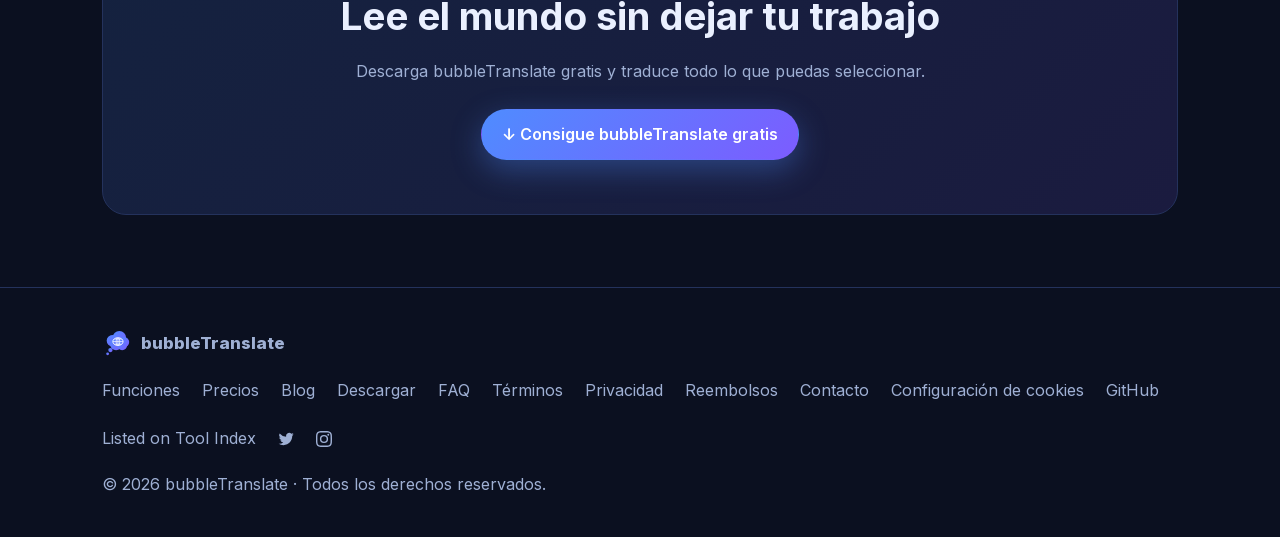
==== commit 3facc55d: "Link to deskMonk in a strip above the header The header row has no room left for another link, in Sp" ====
--- a/es/index.html
+++ b/es/index.html
@@ -45,7 +45,7 @@
   <meta property="og:type" content="website">
   <link rel="icon" type="image/svg+xml" href="/favicon.svg">
   <link rel="preload" href="/fonts/inter-latin.woff2" as="font" type="font/woff2" crossorigin>
-  <link rel="stylesheet" href="/styles.css?v=20261020-extensions">
+  <link rel="stylesheet" href="/styles.css?v=20261114-sibling">
   <link rel="canonical" href="https://bubbletranslate.app/es/">
   <link rel="alternate" hreflang="en" href="https://bubbletranslate.app/">
   <link rel="alternate" hreflang="tr" href="https://bubbletranslate.app/tr/">
@@ -89,6 +89,7 @@
   <noscript><iframe src="https://www.googletagmanager.com/ns.html?id=GTM-MLKTRCKQ"
   height="0" width="0" style="display:none;visibility:hidden"></iframe></noscript>
   <!-- End Google Tag Manager (noscript) -->
+  <div class="sibling"><div class="container"><a href="https://deskmonk.app">deskMonk ↗</a></div></div>
   <header class="site">
     <div class="container nav">
       <a class="brand" href="#top">
@@ -601,7 +602,7 @@
     </div>
   </footer>
 
-  <script src="/script.js?v=20261020-extensions"></script>
-  <script src="/consent.js?v=20261022a"></script>
+  <script src="/script.js?v=20261111a-extensions"></script>
+  <script src="/consent.js?v=20261111a"></script>
 </body>
 </html>
--- a/styles.css
+++ b/styles.css
@@ -739,3 +739,9 @@
   .consent-actions { flex: 1 1 100%; }
   .consent-actions .btn { flex: 1; justify-content: center; }
 }
+
+/* A slim strip above the header for our other app. It is not in the header
+   row because that row has no room left: see the note on .nav-links. */
+.sibling { font-size: .8rem; padding: 5px 0; border-bottom: 1px solid var(--border); }
+.sibling a { color: var(--muted); }
+.sibling a:hover { color: var(--text); }
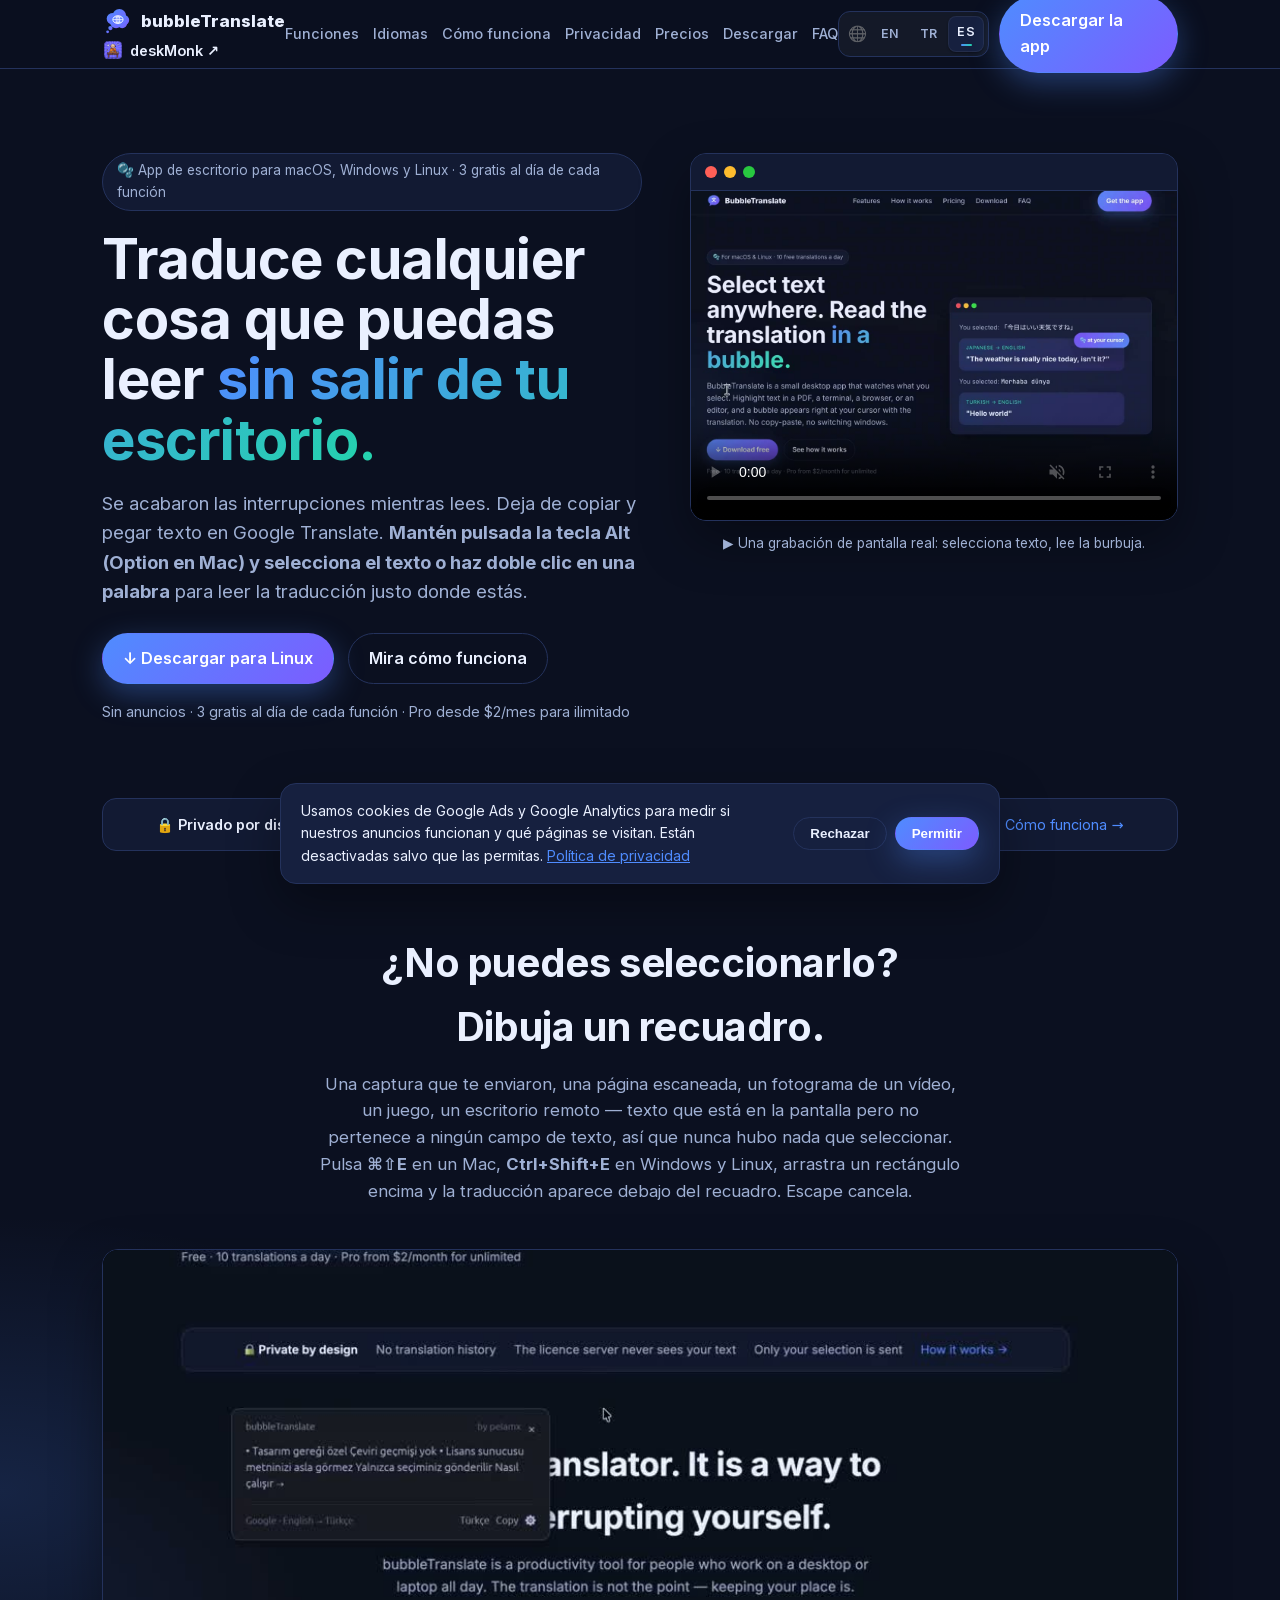
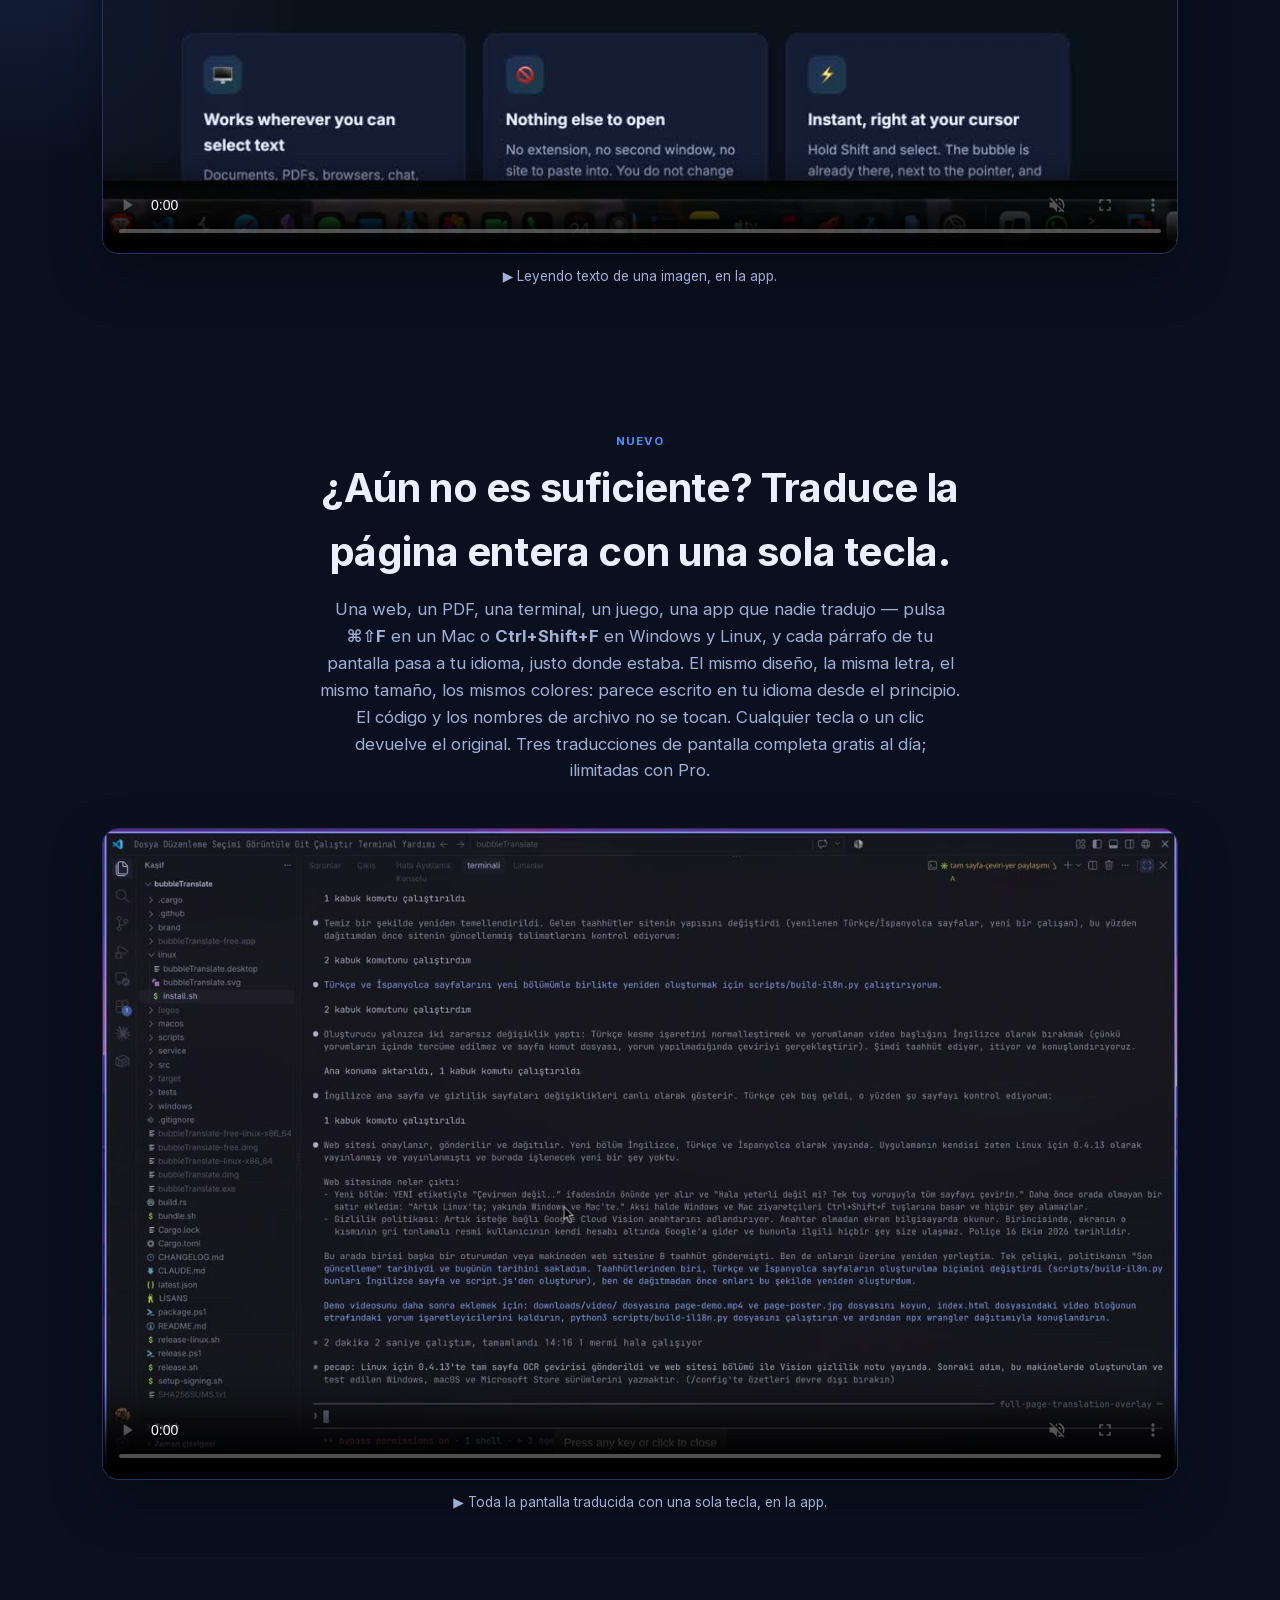
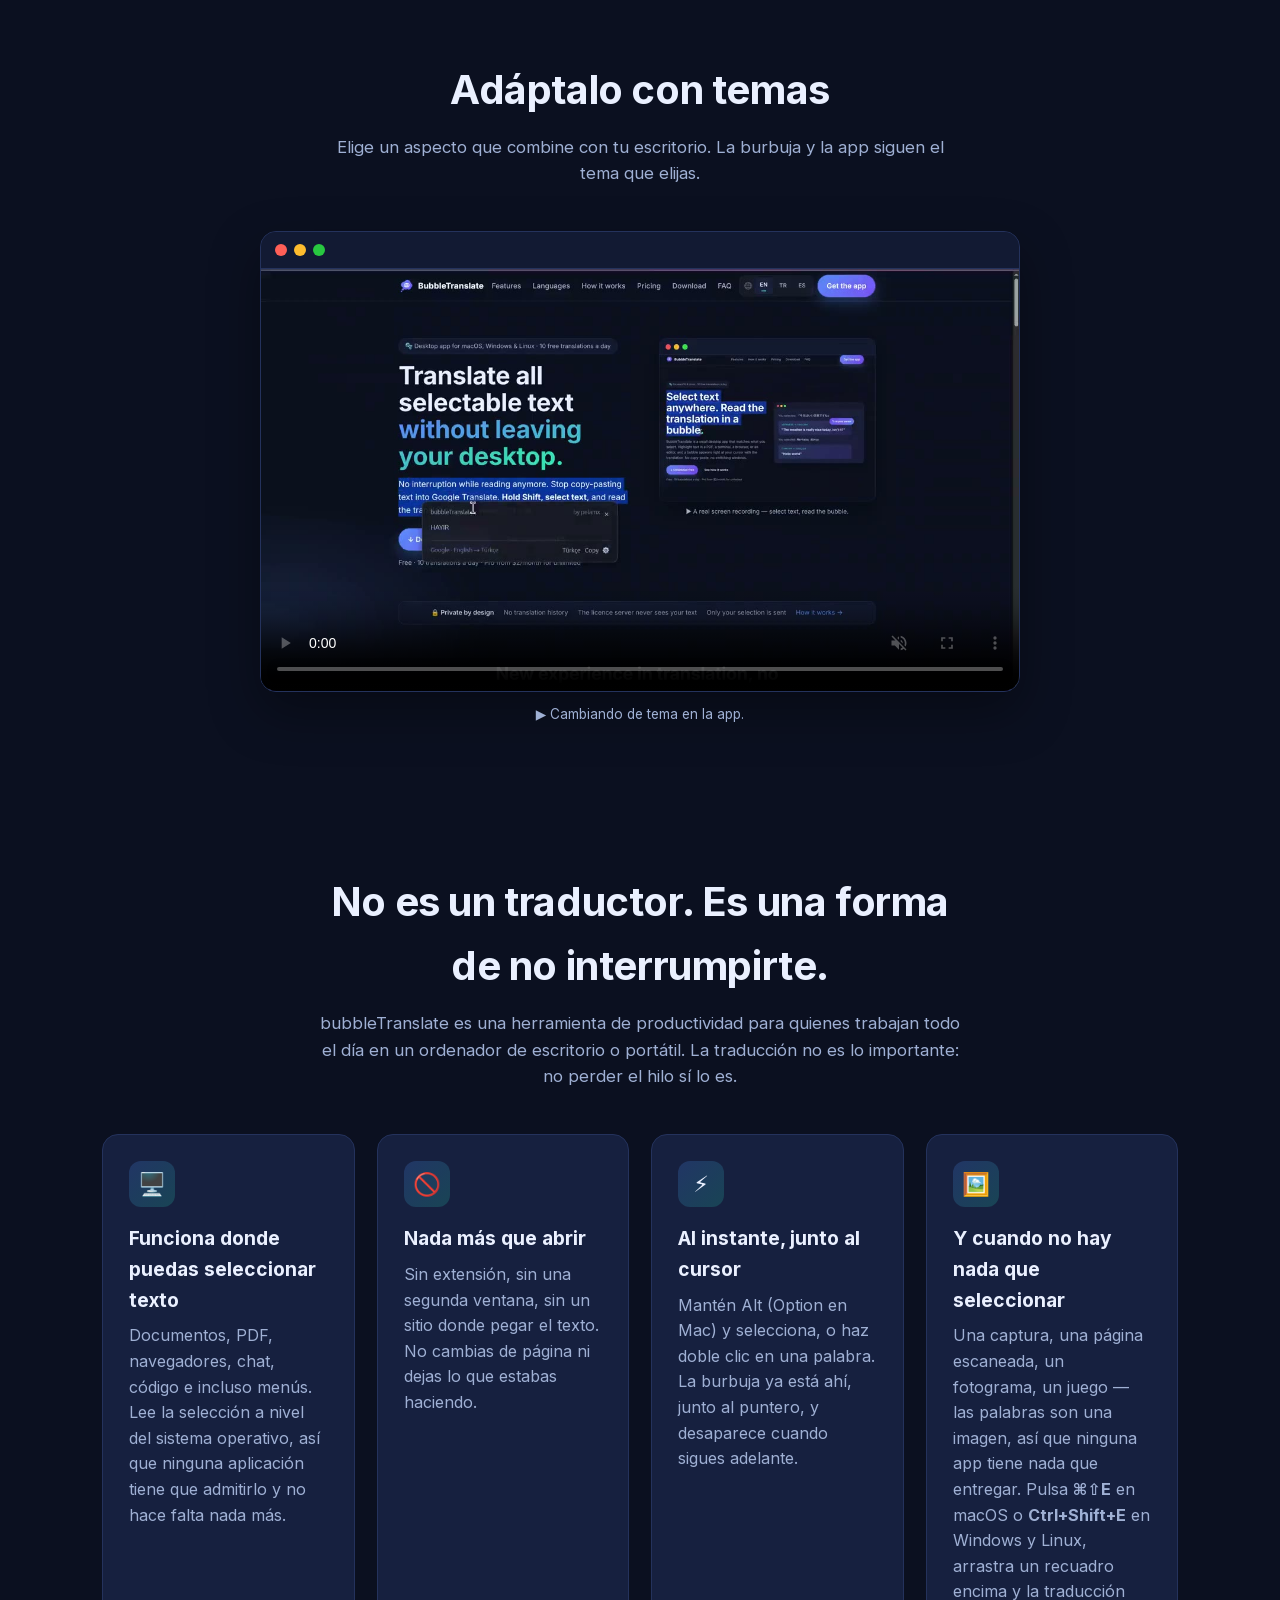
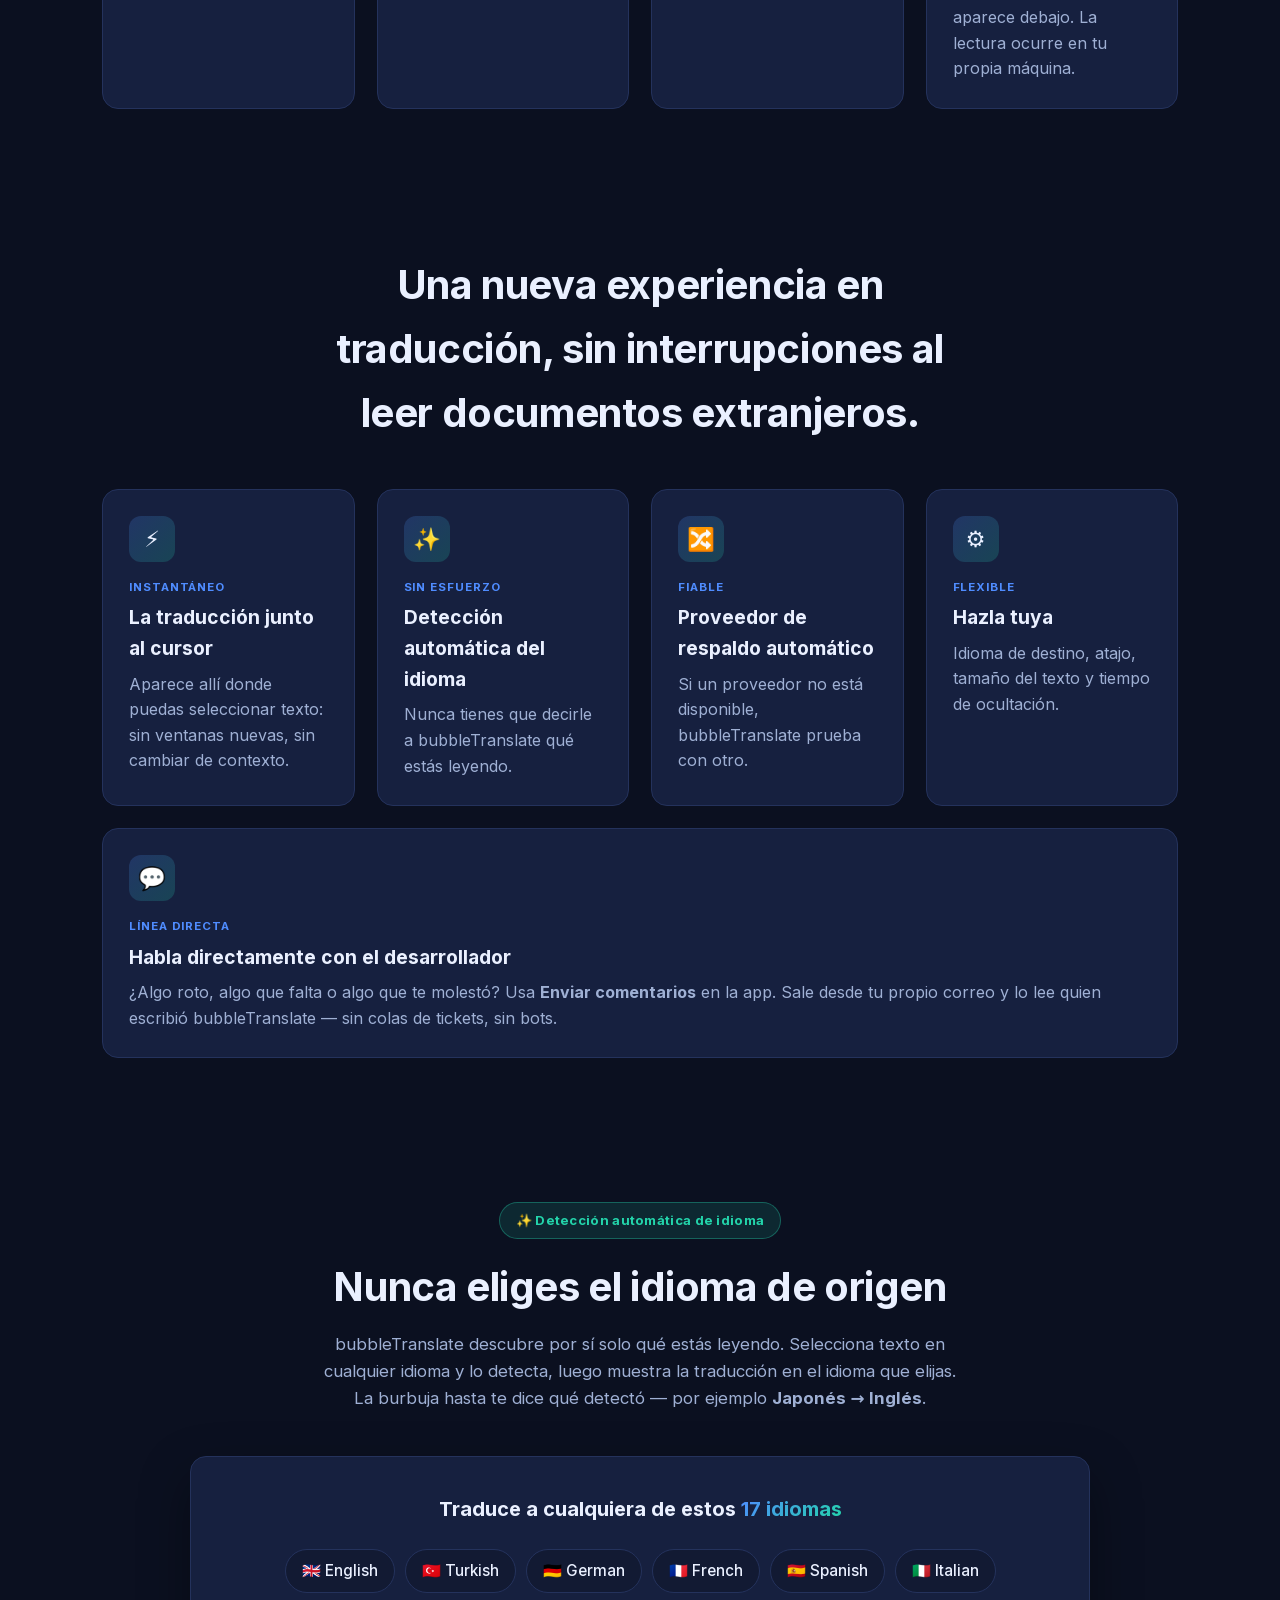
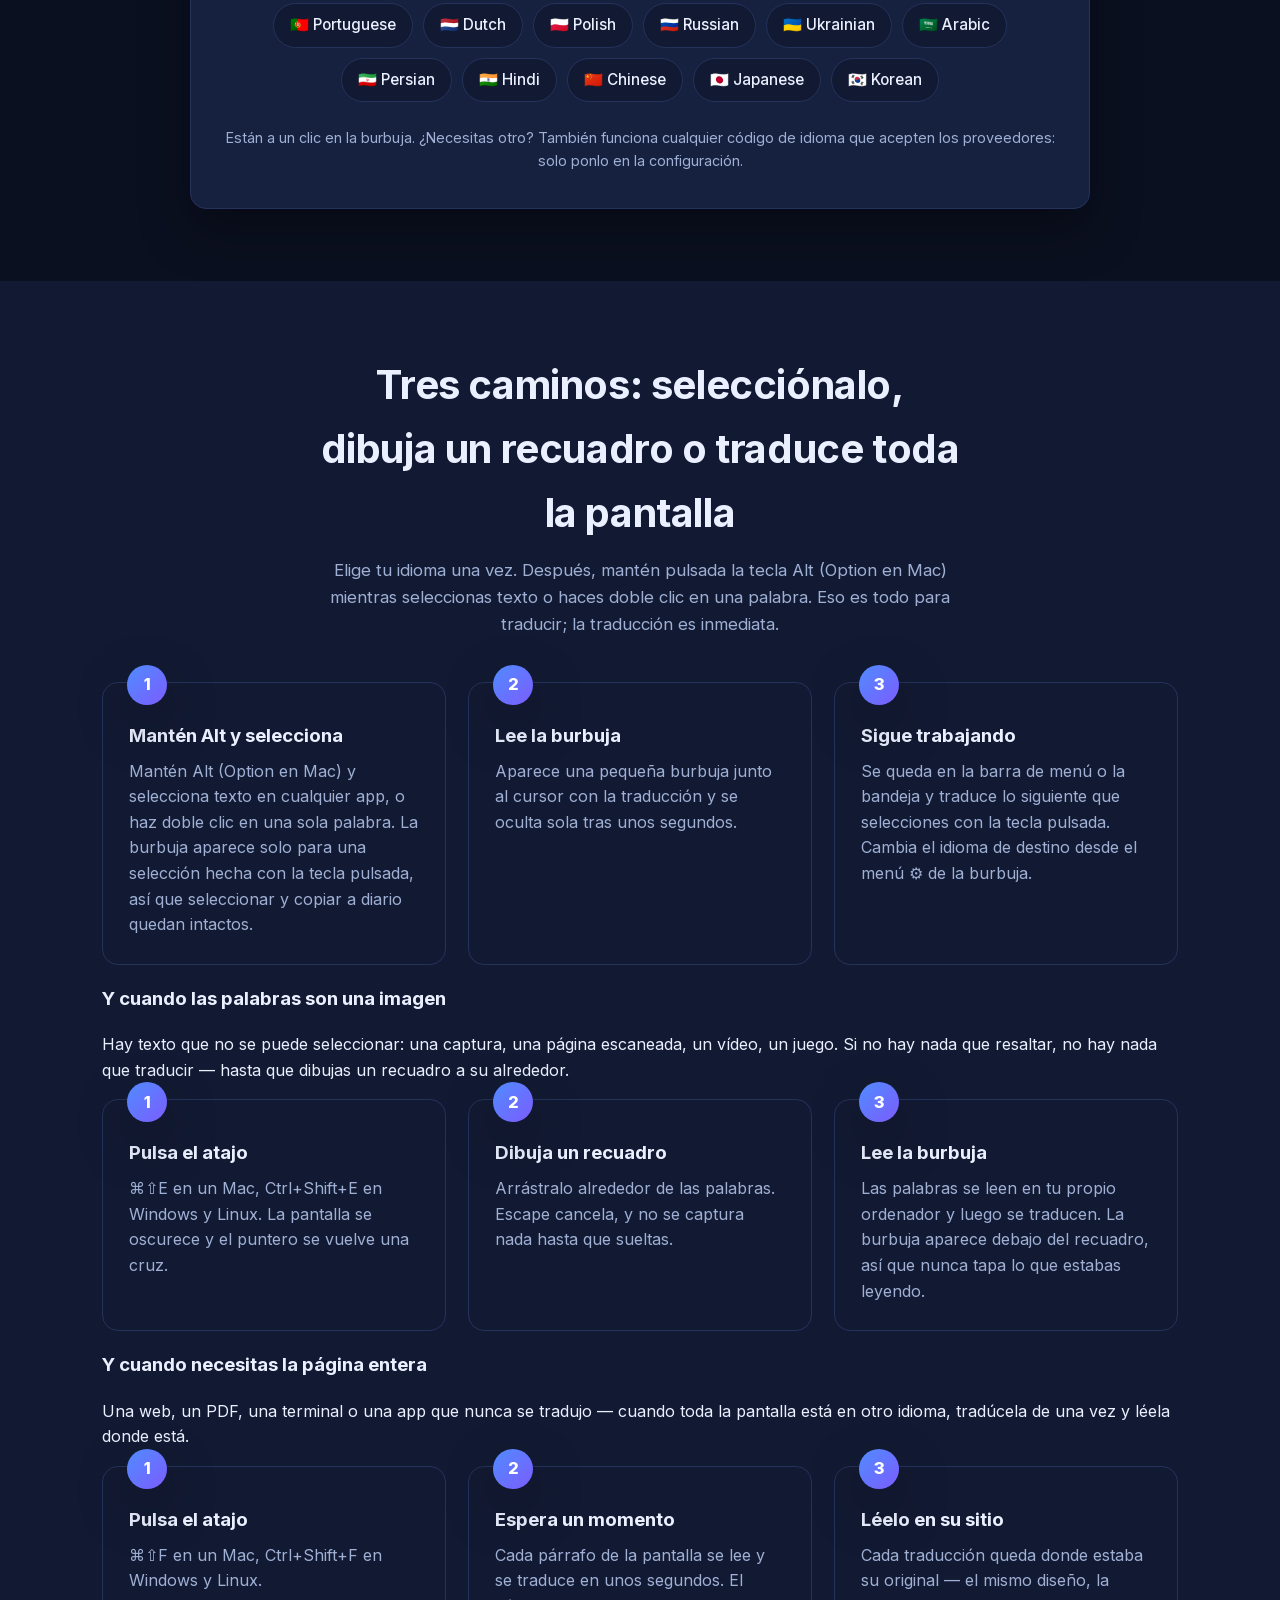
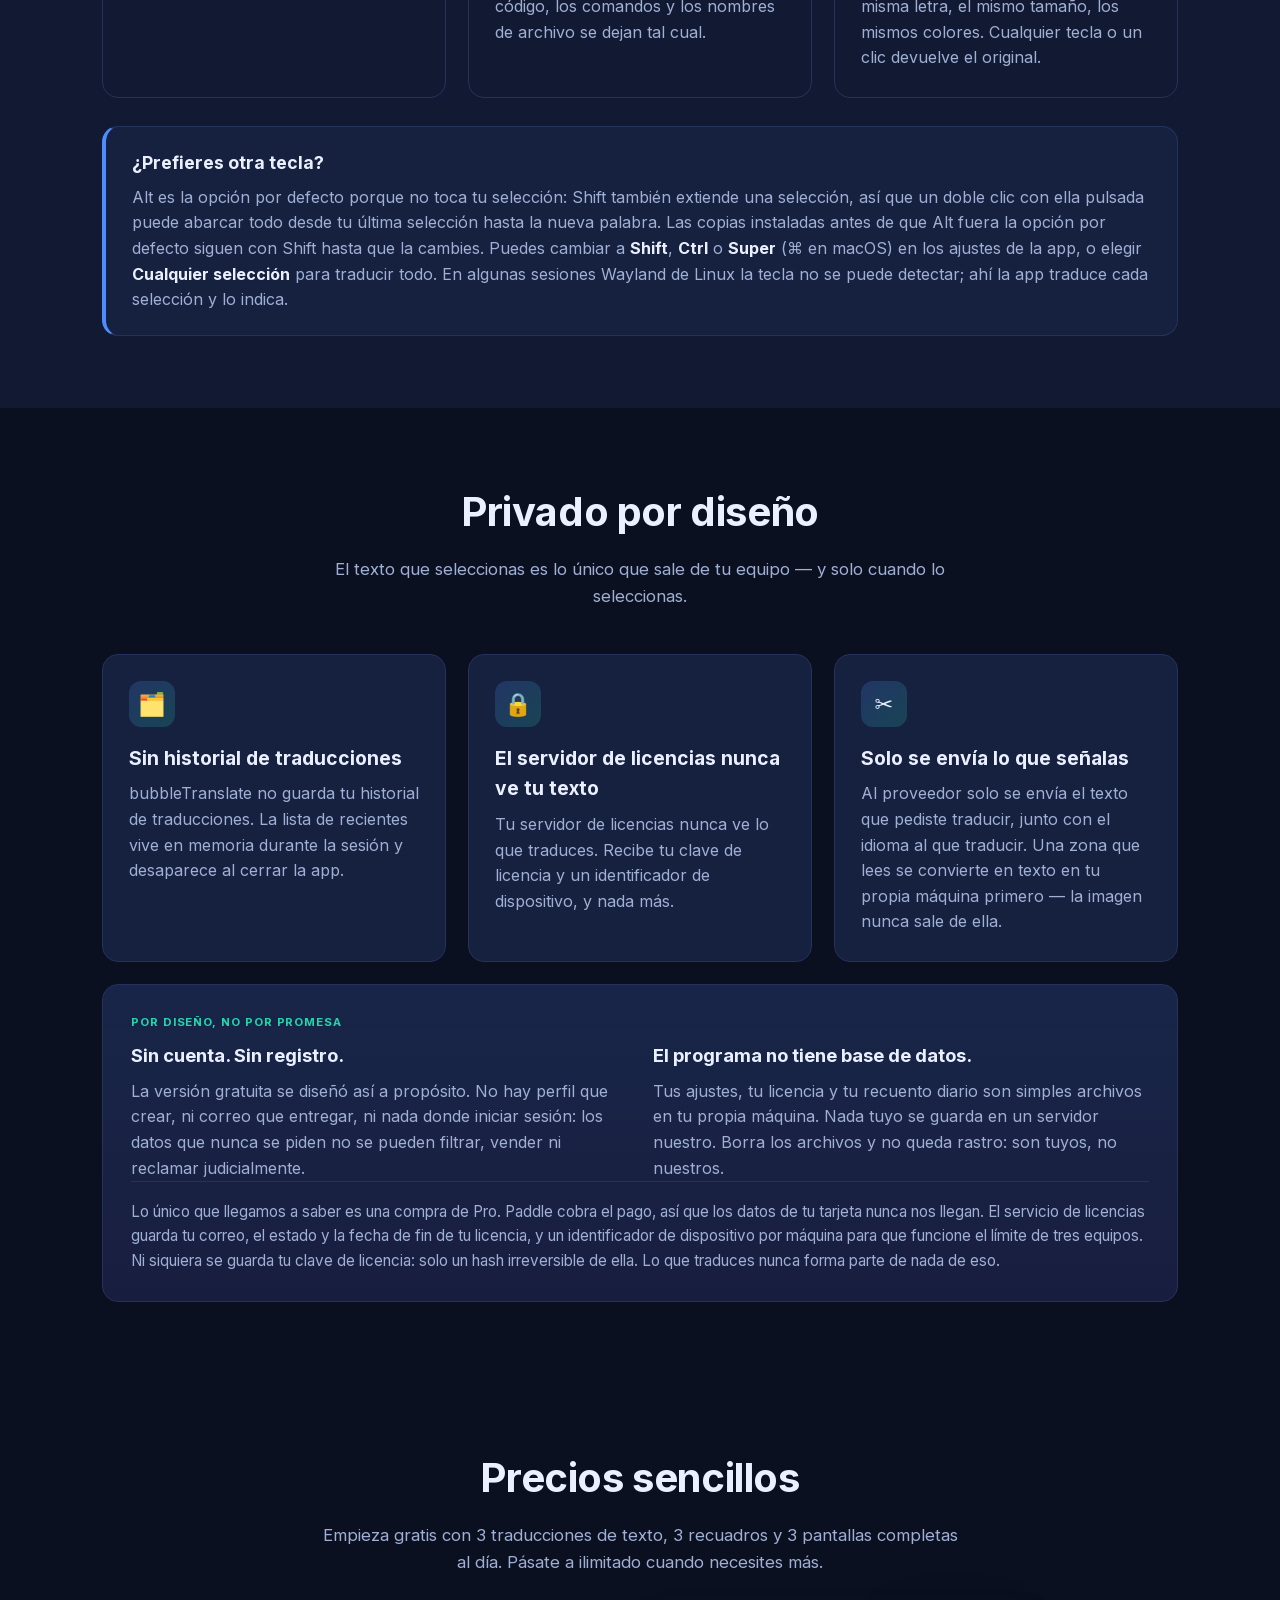
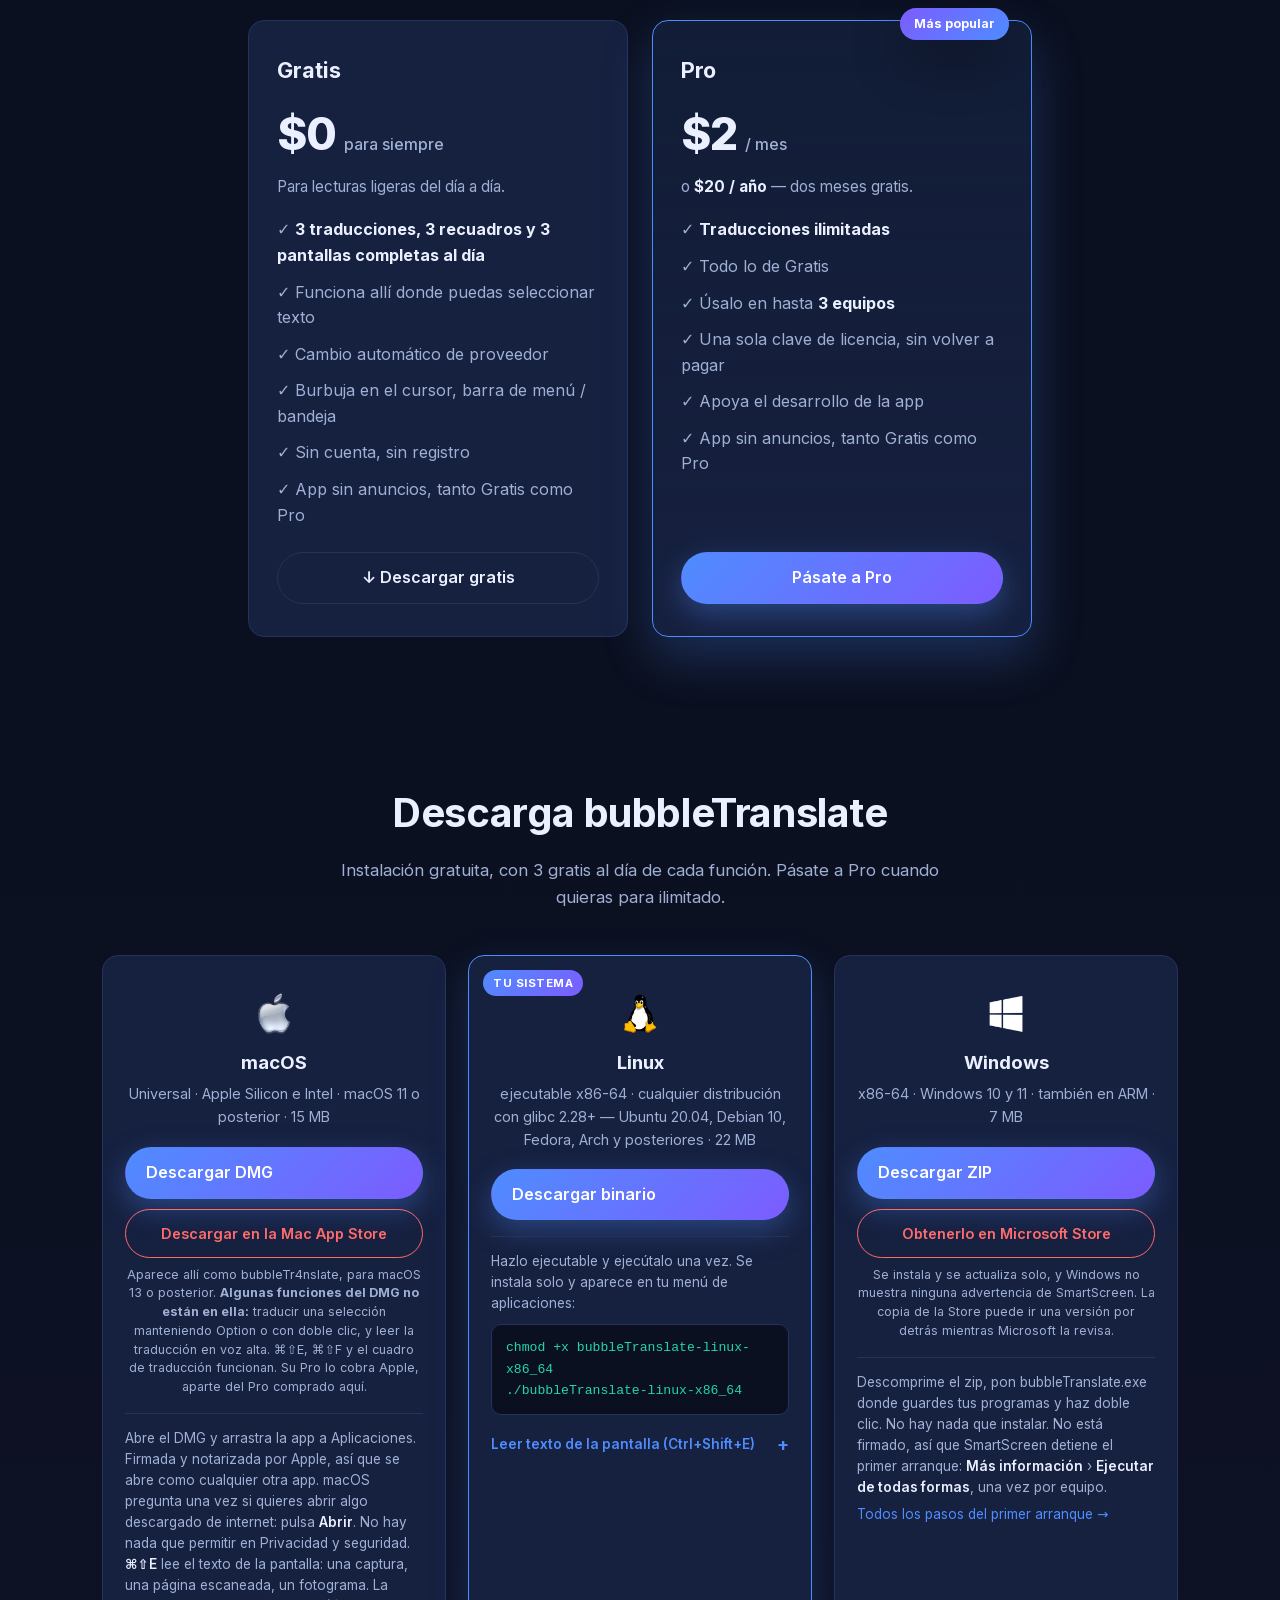
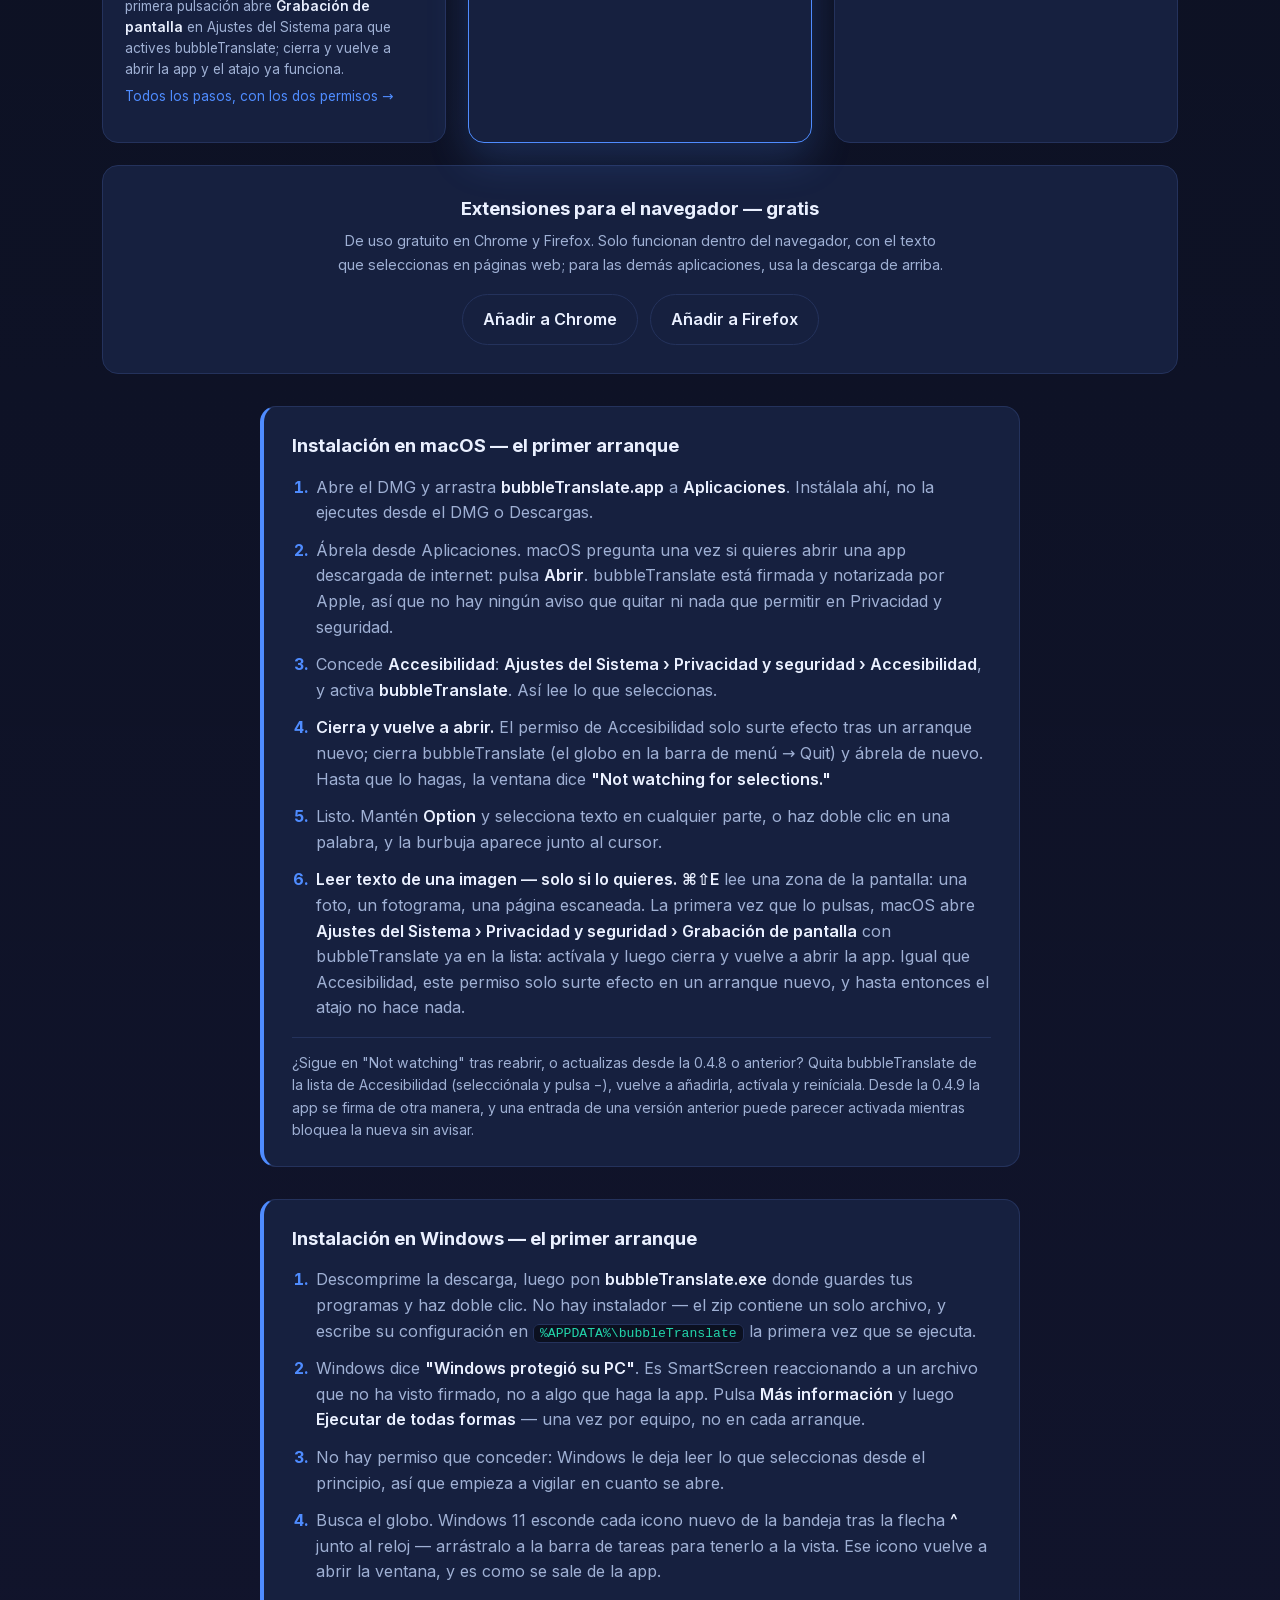
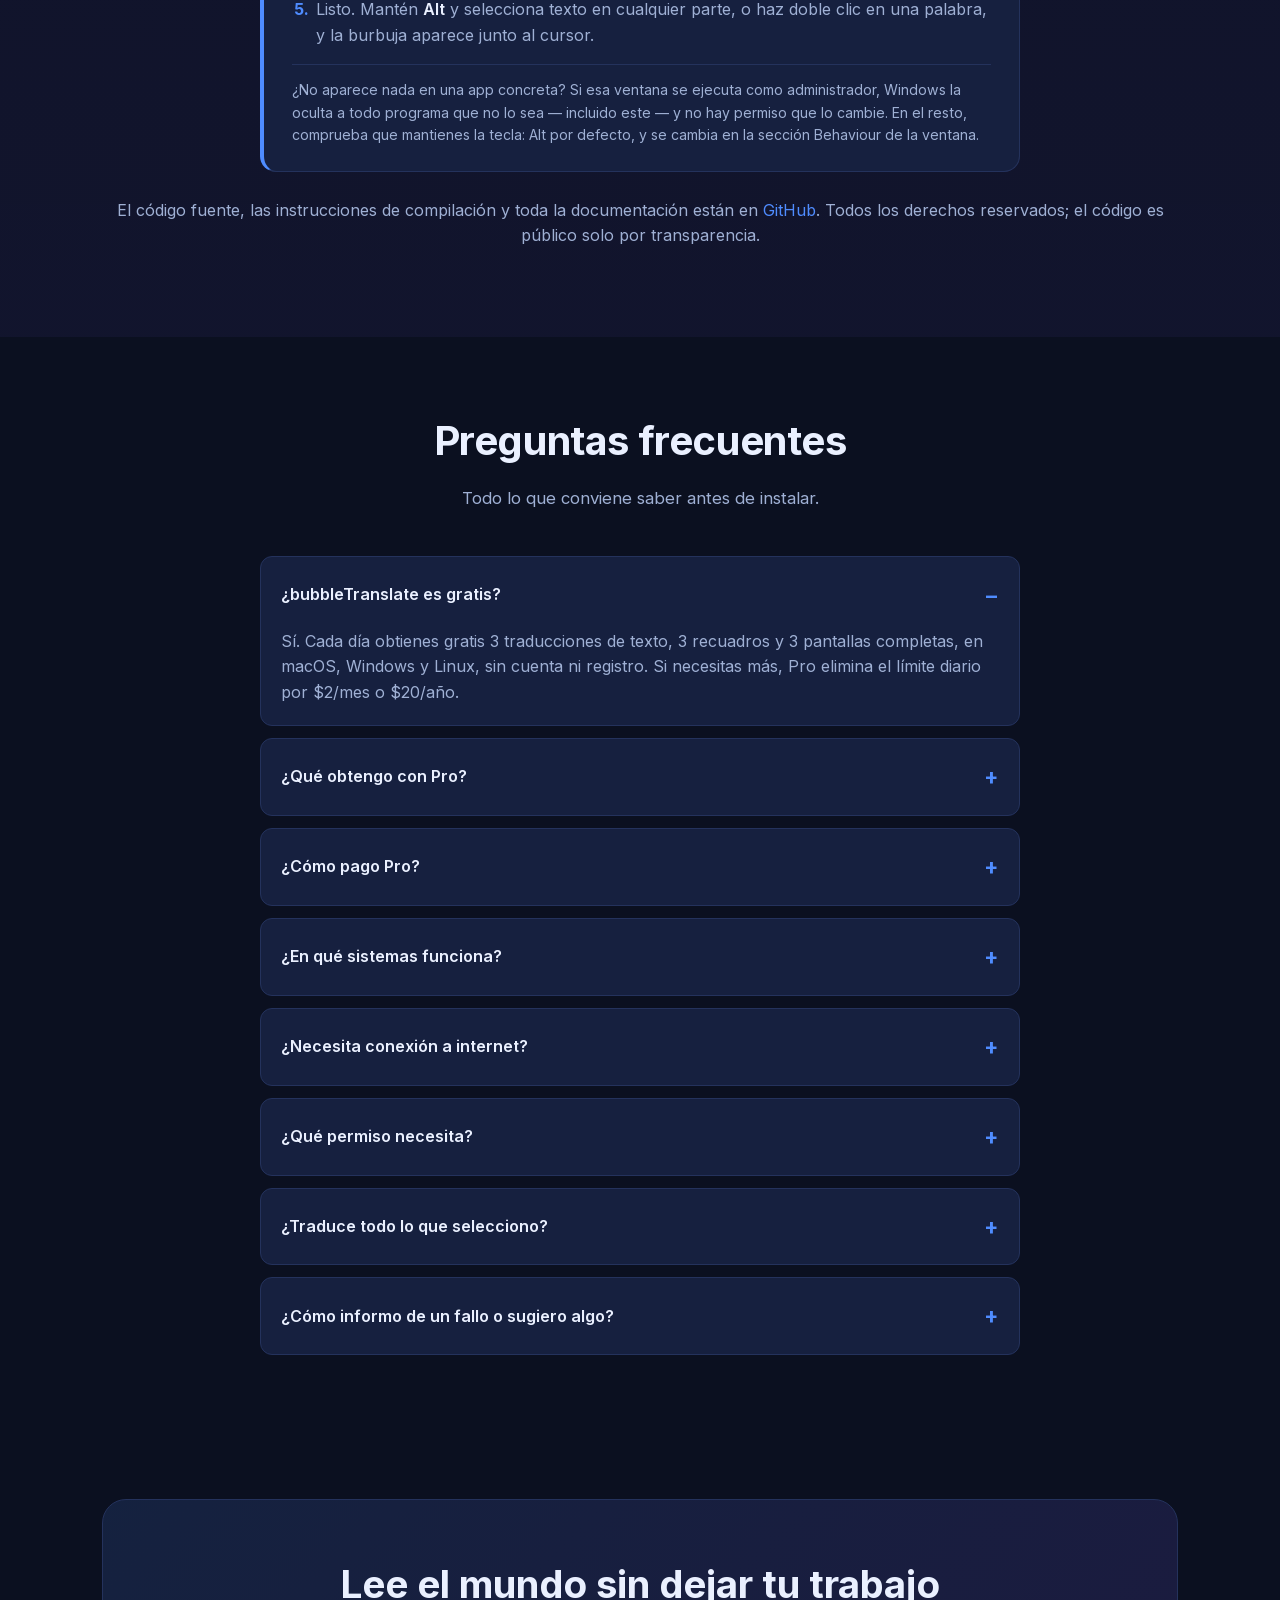
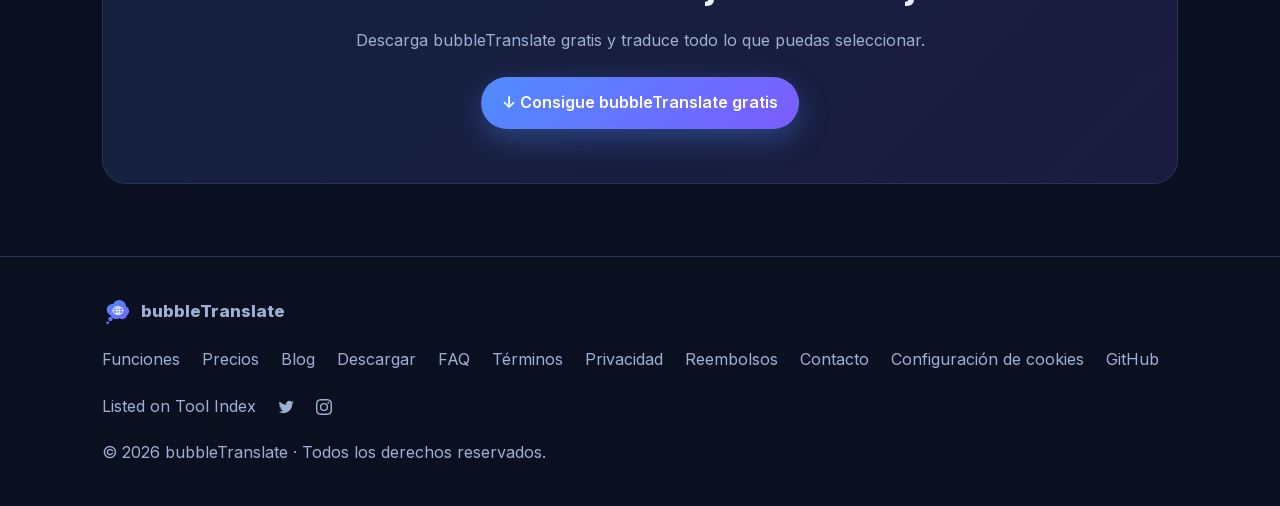
==== commit 3cbe8b28: "Show deskMonk under the name in the header, with its logo The strip above the header was too easy to" ====
--- a/es/index.html
+++ b/es/index.html
@@ -45,7 +45,7 @@
   <meta property="og:type" content="website">
   <link rel="icon" type="image/svg+xml" href="/favicon.svg">
   <link rel="preload" href="/fonts/inter-latin.woff2" as="font" type="font/woff2" crossorigin>
-  <link rel="stylesheet" href="/styles.css?v=20261114-sibling">
+  <link rel="stylesheet" href="/styles.css?v=20261114-sibling2">
   <link rel="canonical" href="https://bubbletranslate.app/es/">
   <link rel="alternate" hreflang="en" href="https://bubbletranslate.app/">
   <link rel="alternate" hreflang="tr" href="https://bubbletranslate.app/tr/">
@@ -89,13 +89,15 @@
   <noscript><iframe src="https://www.googletagmanager.com/ns.html?id=GTM-MLKTRCKQ"
   height="0" width="0" style="display:none;visibility:hidden"></iframe></noscript>
   <!-- End Google Tag Manager (noscript) -->
-  <div class="sibling"><div class="container"><a href="https://deskmonk.app">deskMonk ↗</a></div></div>
   <header class="site">
     <div class="container nav">
+      <div class="brand-group">
       <a class="brand" href="#top">
         <img class="logo" src="/favicon.svg" alt="bubbleTranslate logo">
         bubbleTranslate
       </a>
+        <a class="sibling" href="https://deskmonk.app"><img src="/logos/deskmonk.svg" alt="">deskMonk ↗</a>
+      </div>
       <nav class="nav-links" id="navLinks">
         <a href="#features" data-i18n="nav.features">Funciones</a>
         <a href="#languages" data-i18n="nav.languages">Idiomas</a>
--- a/styles.css
+++ b/styles.css
@@ -740,8 +740,9 @@
   .consent-actions .btn { flex: 1; justify-content: center; }
 }
 
-/* A slim strip above the header for our other app. It is not in the header
-   row because that row has no room left: see the note on .nav-links. */
-.sibling { font-size: .8rem; padding: 5px 0; border-bottom: 1px solid var(--border); }
-.sibling a { color: var(--muted); }
-.sibling a:hover { color: var(--text); }
+/* Our other app, under the name in the header. Under it rather than beside
+   it because the row has no room left: see the note on .nav-links. */
+.brand-group { display: flex; flex-direction: column; gap: 3px; }
+.sibling { display: flex; align-items: center; gap: 6px; font-weight: 600; font-size: .9rem; white-space: nowrap; }
+.sibling img { width: 22px; height: 22px; border-radius: 6px; }
+.sibling:hover { color: var(--brand); }
